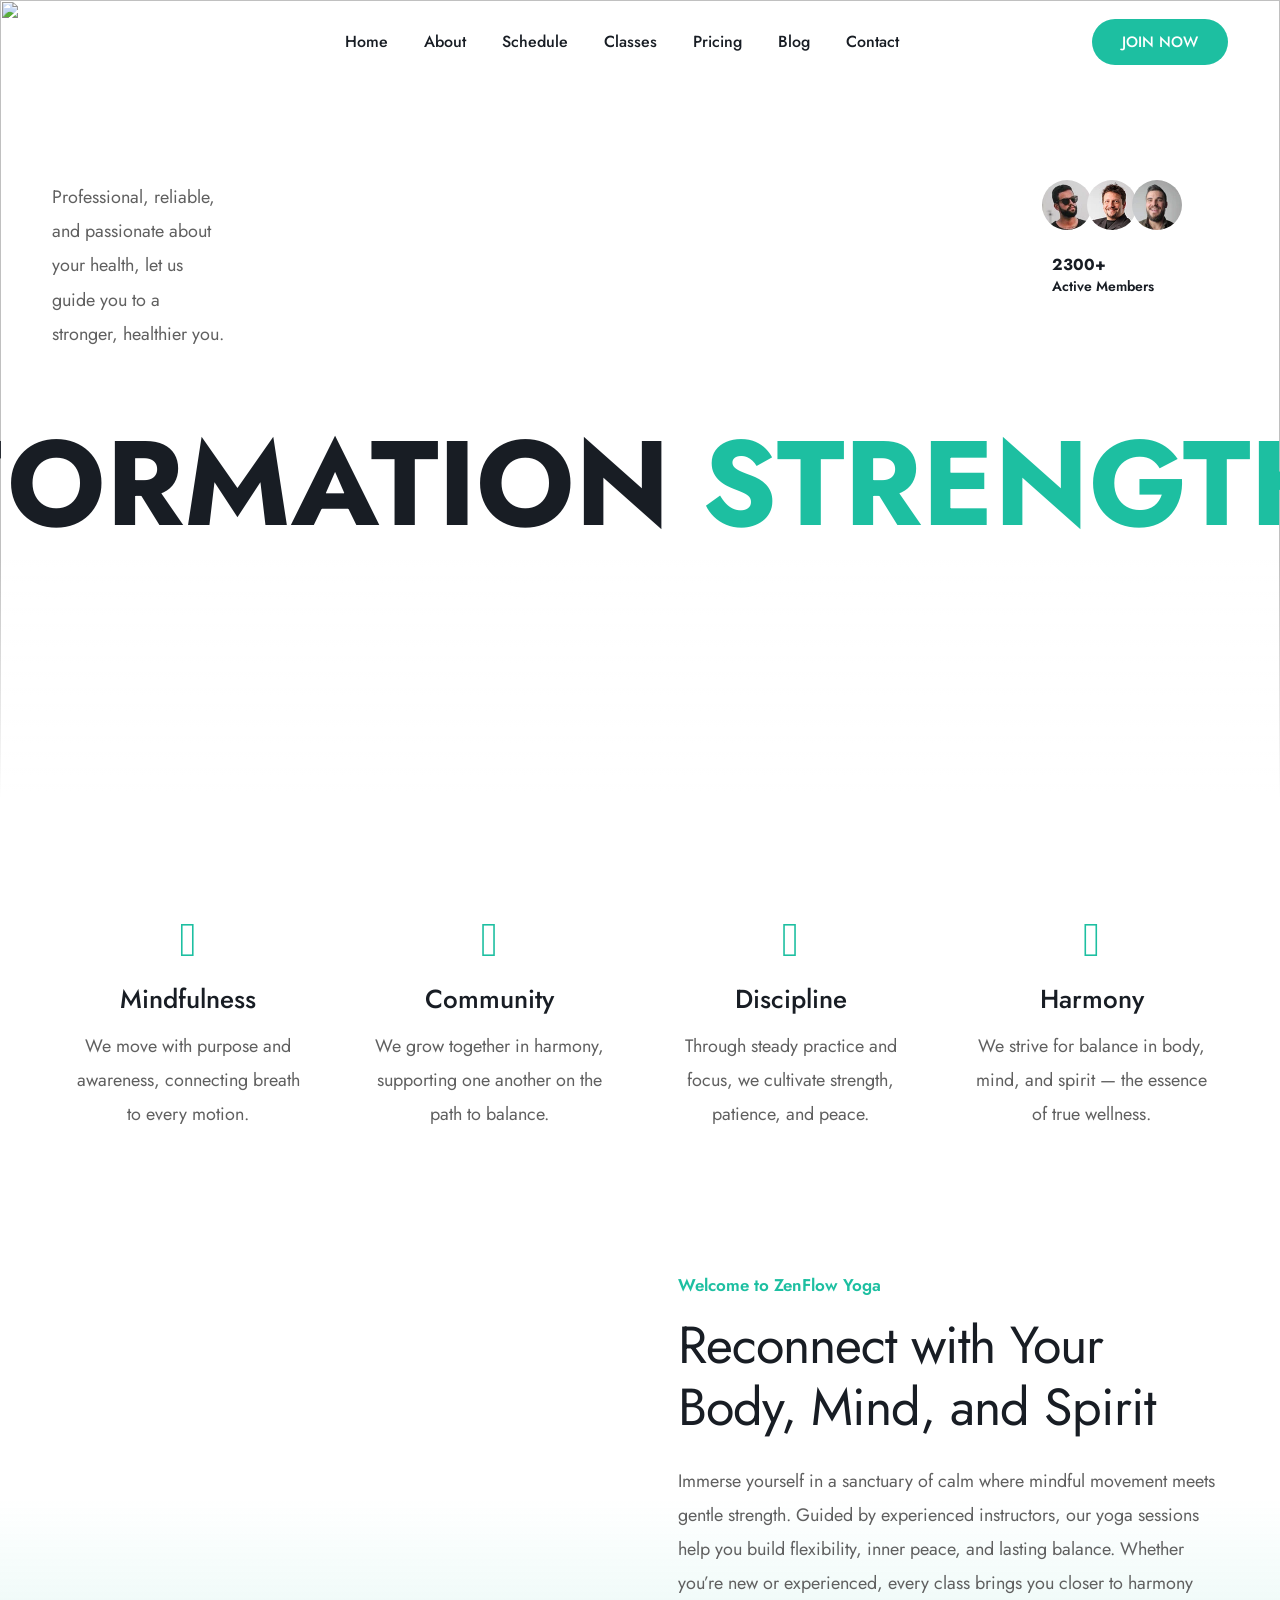
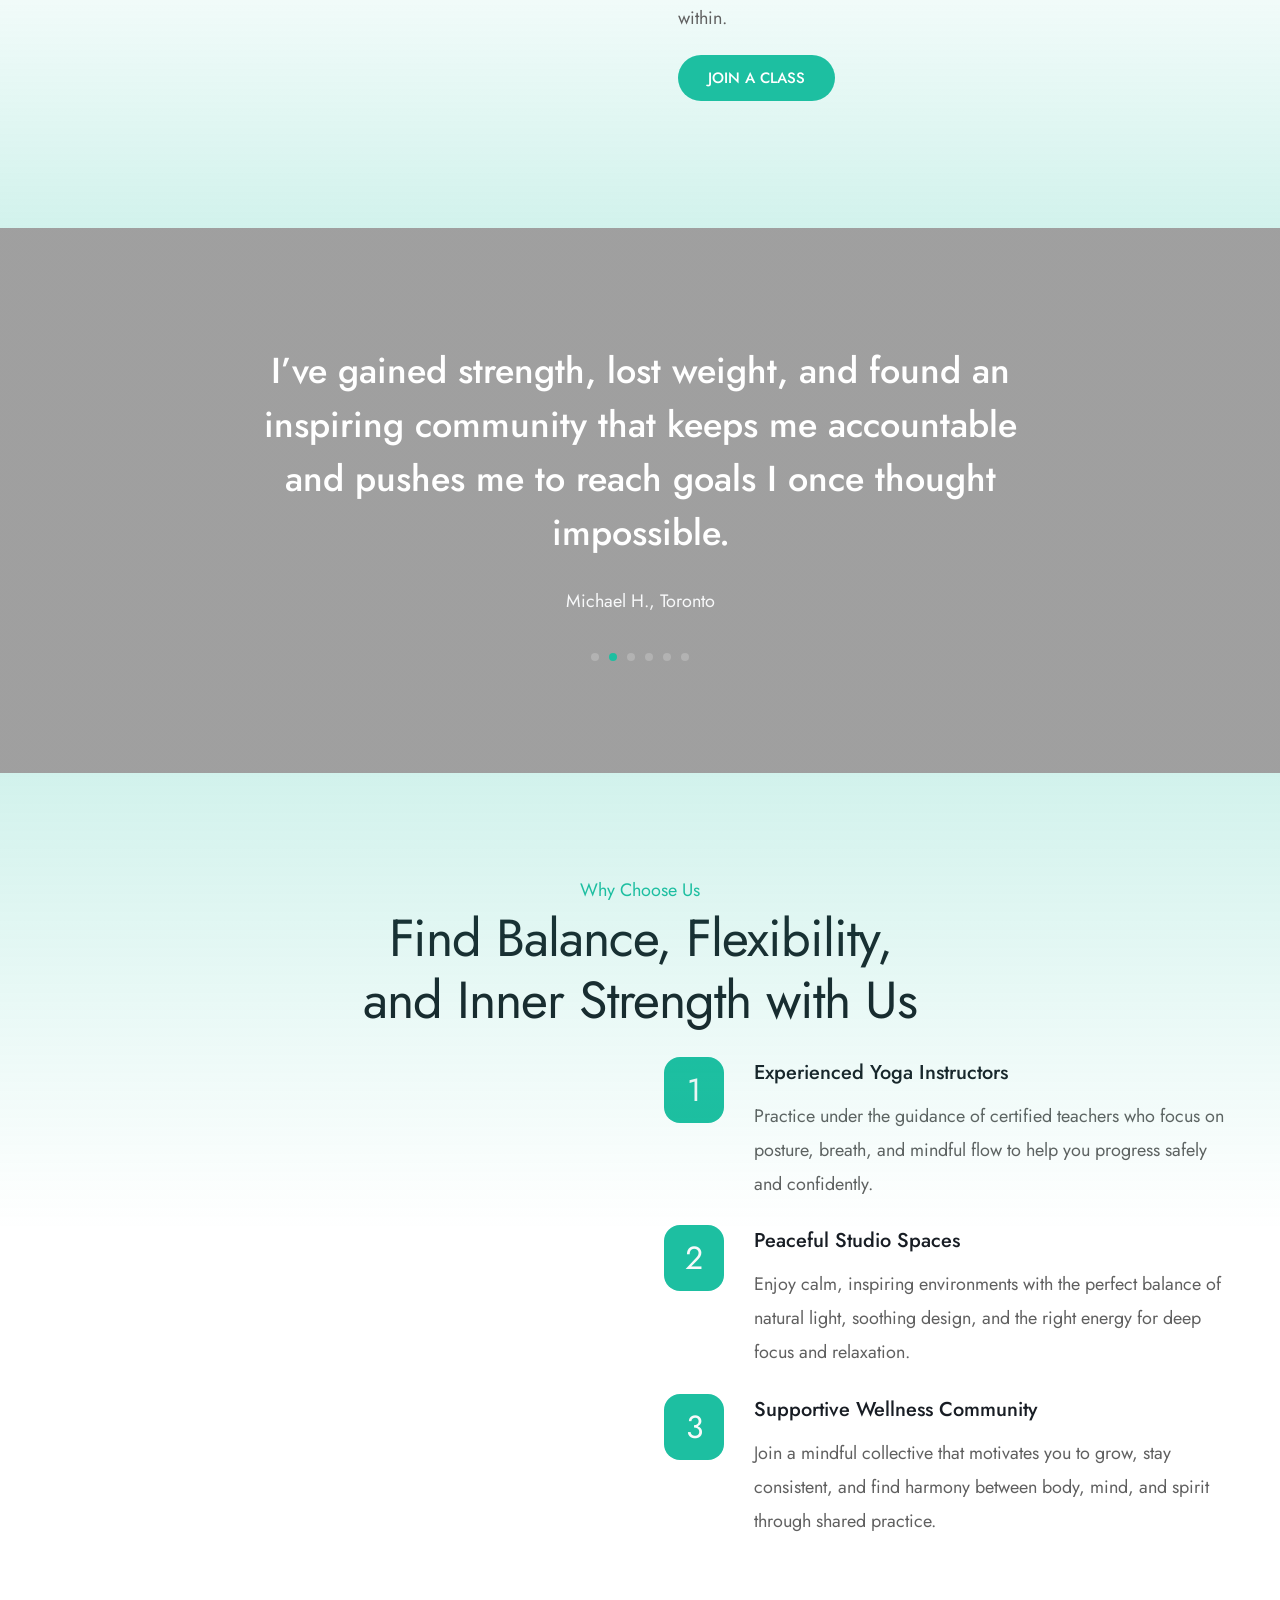
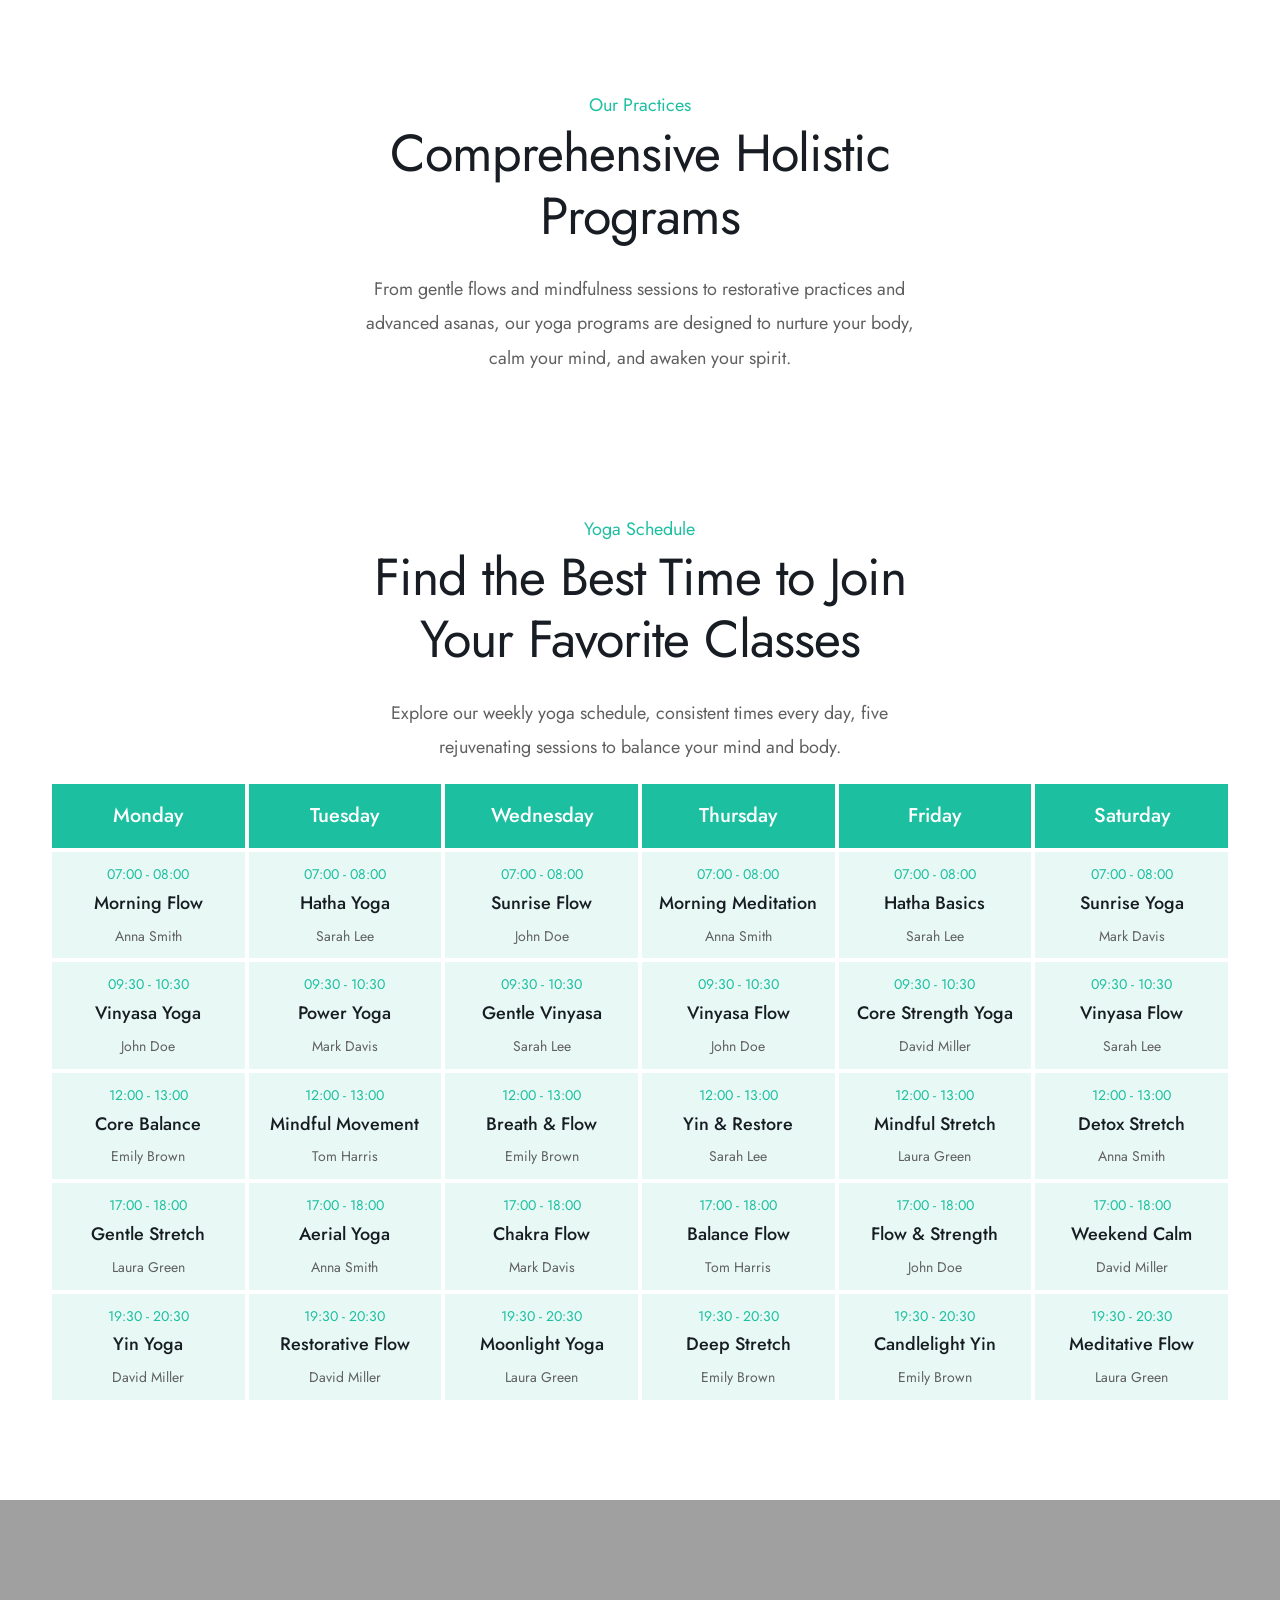
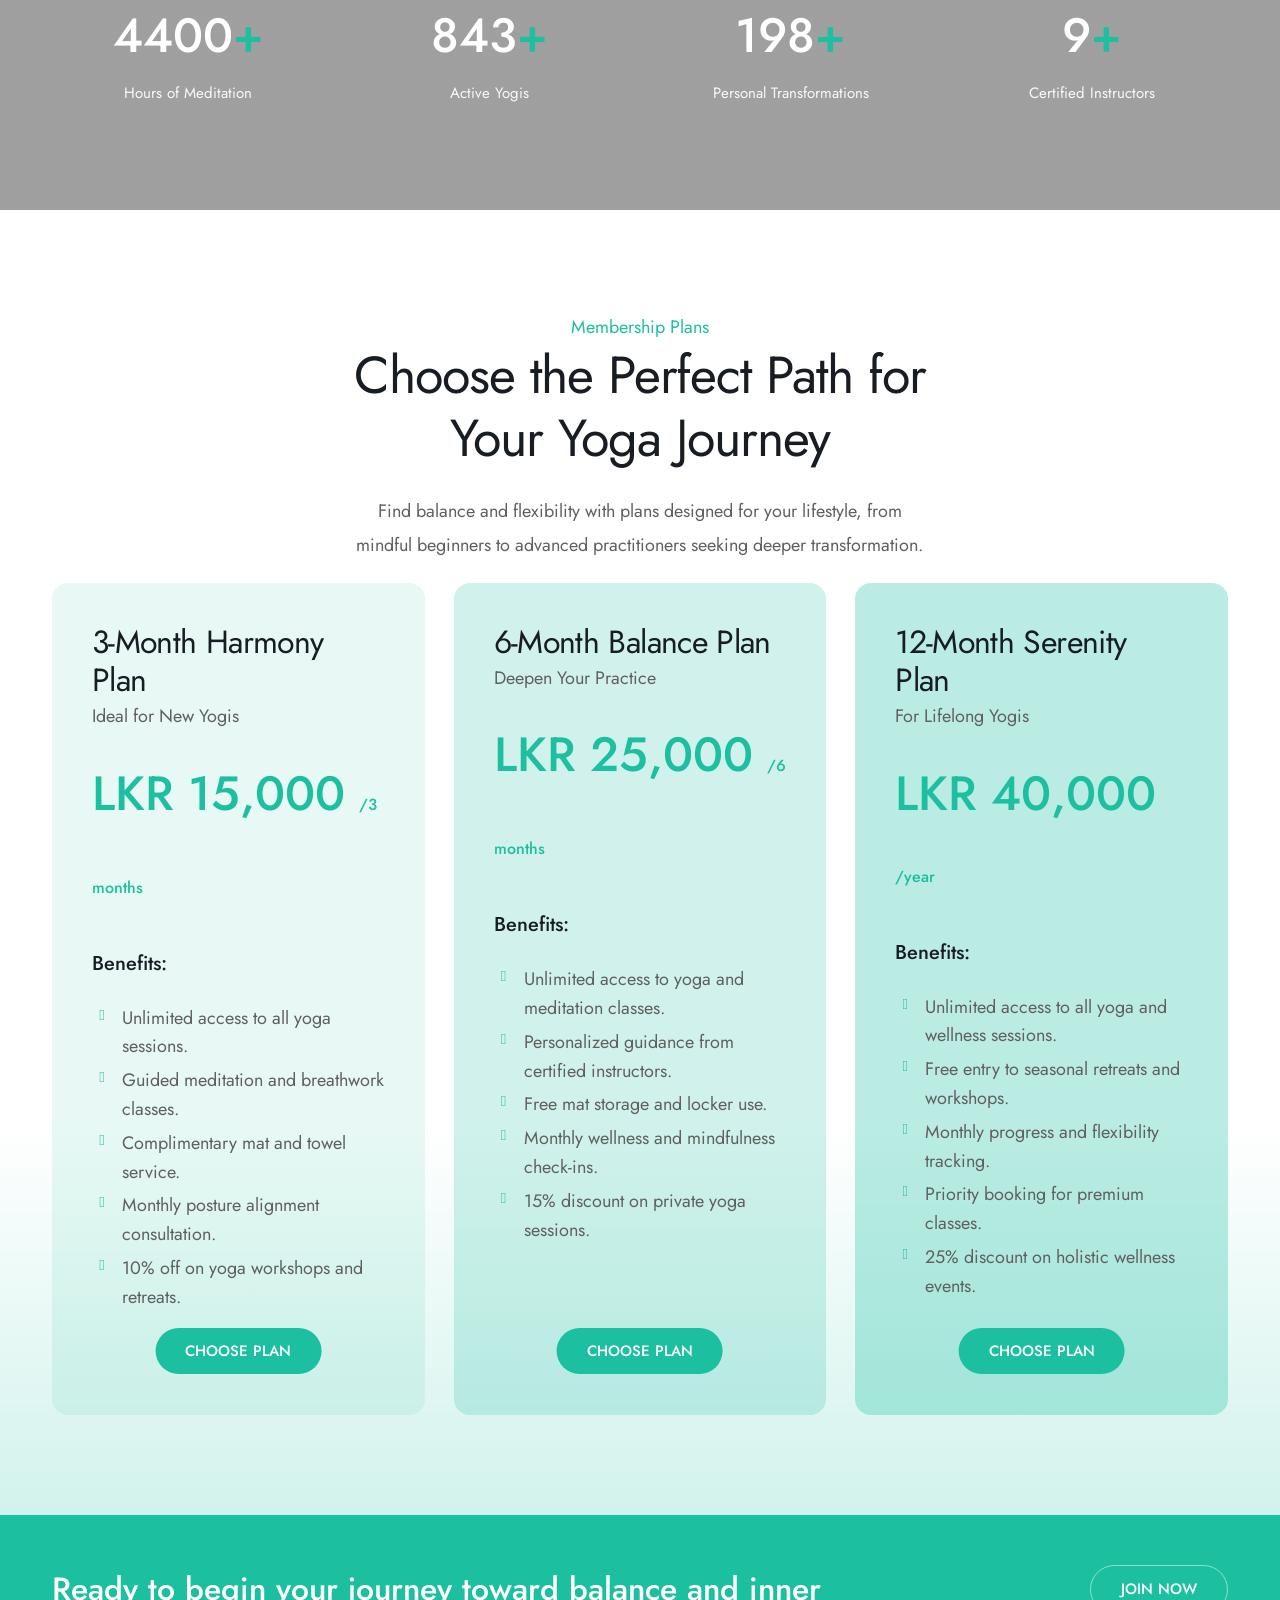
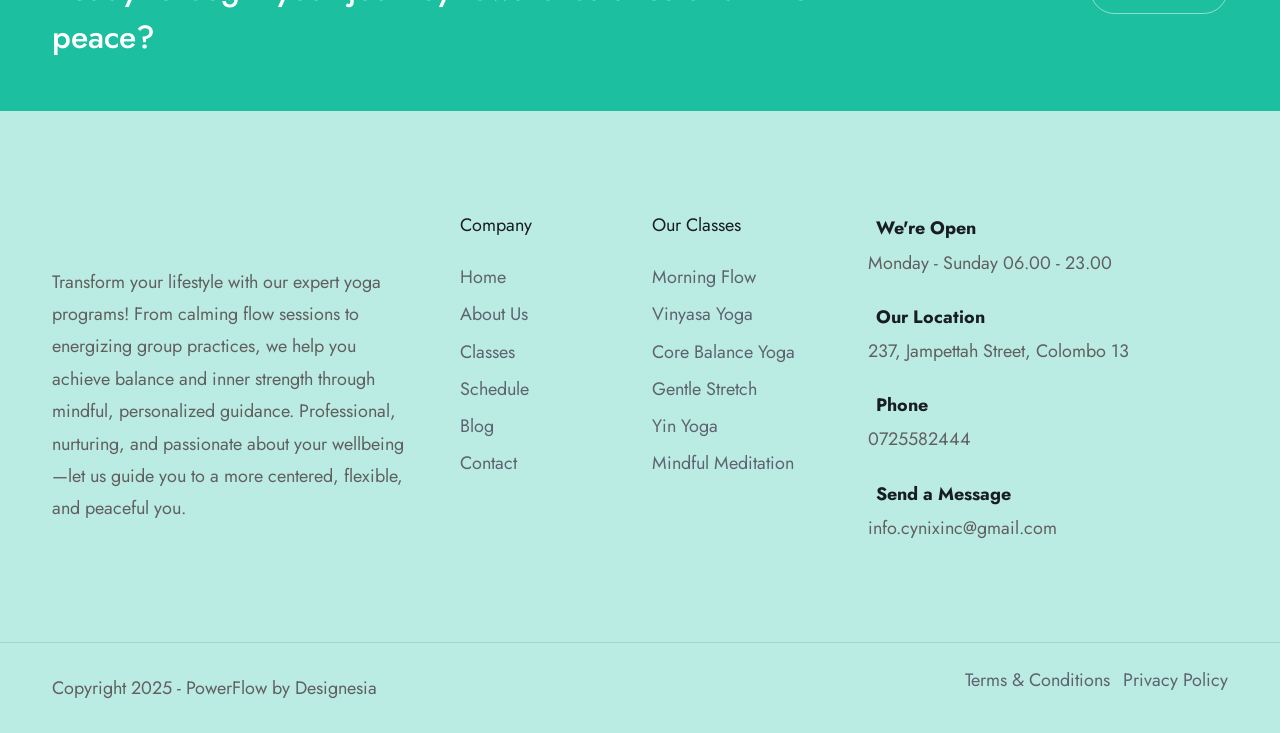
==== index.html @ 4b68b703 "Initial commit - Cynix Yoga Demo" ====
<!DOCTYPE html>
<html lang="en">

<head>
    <title>PowerFlow - Gym Fitness and Yoga HTML Template</title>
    <link rel="icon" href="images_02/icon.webp" type="image/gif" sizes="16x16">
    <meta content="text/html;charset=utf-8" http-equiv="Content-Type">
    <meta content="width=device-width, initial-scale=1.0" name="viewport" >
    <meta content="PowerFlow - Gym Fitness and Yoga HTML Template" name="description" >
    <meta content="" name="keywords" >
    <meta content="" name="author" >
    <!-- CSS Files
    ================================================== -->
    <link href="css/bootstrap.min.css" rel="stylesheet" type="text/css" id="bootstrap">
    <link href="css/plugins.css" rel="stylesheet" type="text/css" >
    <link href="css/style.css" rel="stylesheet" type="text/css" >
    <link href="css/coloring.css" rel="stylesheet" type="text/css" >
    <!-- color scheme -->
    <link id="colors" href="css/colors/scheme-02.css" rel="stylesheet" type="text/css" >
    <!-- custom css -->
    <link href="css/custom_02.css" rel="stylesheet" type="text/css" >
    <!-- Open Graph / SEO -->
    <meta property="og:title" content="Cynix Inc">
    <meta property="og:description" content="Your premier fitness destination in Sri Lanka">
    <meta property="og:image" content="images/background/4.webp">
    <meta property="og:type" content="website">
    <meta property="og:url" content="">
    <meta name="twitter:card" content="summary_large_image">
    <script defer src='https://cdn.splitbee.io/sb.js'></script>

</head>

<body>

    <!-- header begin -->
    <header class="header-light transparent">
        <div class="container">
            <div class="row">
                <div class="col-md-12">
                    <div class="de-flex">
                        <div class="de-flex-col">
                            <!-- logo begin -->
                            <div id="logo">
                                <span class="gym-name text-white fw-bold fs-24" data-gym-name>Cynix Inc</span>
                            </div>
                            <!-- logo close -->
                        </div>

                        <div class="de-flex-col">
                            <div class="de-flex-col header-col-mid">
                                <ul id="mainmenu">
                                    <li><a class="menu-item" href="index.html">Home</a></li>
                                    <li><a class="menu-item" href="about.html">About</a></li>
                                    <li><a class="menu-item" href="schedule.html">Schedule</a></li>
                                    <li><a class="menu-item" href="classes.html">Classes</a></li>
                                    <li><a class="menu-item" href="pricing.html">Pricing</a></li>
                                    <li><a class="menu-item" href="blog.html">Blog</a></li>
                                    <li><a class="menu-item" href="contact.html">Contact</a></li>
                                </ul>
                            </div>
                        </div>

                        <div class="de-flex-col">
                            <a class="btn-main fx-slide w-100" href="join.html"><span>Join Now</span></a>

                            <div class="menu_side_area">
                                <span id="menu-btn"></span>
                            </div>
                        </div>
                    </div>
                </div>
            </div>
        </div>
    </header>
    <!-- header end -->

    <!-- main content begin -->
    <main>

        <section aria-label="section" class="relative jarallax p-0 overflow-hidden">
            <div class="gradient-edge-bottom light z-4"></div>
            <img src="images_02/background/4.webp" class="jarallax-img" alt="">
                <div class="mh-800">
                    <div class="container">
                        <div class="row relative justify-content-center z-2">
                            <div class="col-lg-2 order-lg-1 order-sm-1">
                                <div class="spacer-double"></div>
                                <div class="spacer-double"></div>
                                <div class="spacer-double"></div>
                                <p>Professional, reliable, and passionate about your health, let us guide you to a stronger, healthier you.</p>
                            </div>

                            <div class="col-lg-8 text-center order-lg-1 order-sm-2">
                                <img src="images_02/misc/c3.webp" class="w-100" alt="" data-top="transform: translateY(0px);" data-top-bottom="transform: translateY(500px);">
                            </div>                            

                            <div class="col-lg-2 order-lg-2 order-sm-1">
                                <div class="spacer-double sm-hide"></div>
                                <div class="spacer-double sm-hide"></div>
                                <div class="spacer-double sm-hide"></div>
                                <div class="align-items-center text-dark wow fadeInUp" data-wow-delay=".9s">
                                    <div class="relative me-4 mb-4">
                                        <img src="images/testimonial/1.webp" class="w-50px circle ms-min-10" alt="">
                                        <img src="images/testimonial/2.webp" class="w-50px circle ms-min-10" alt="">
                                        <img src="images/testimonial/3.webp" class="w-50px circle ms-min-10" alt="">
                                    </div>
                                    <div class="fw-600 fs-14 lh-1-5"><span class="fs-16 fw-bold">2300+</span><br>Active Members</div>
                                </div>
                            </div>
                        </div>
                    </div>

                    <div class="abs abs-centered" data-bottom-top="transform: translateX(-500px);" data-top-bottom="transform: translateX(500px);">
                        <div class="d-flex py-4 lh-1 text-dark">
                          <div class="de-marquee-list-1 text-uppercase fw-bold">
                            <span class="fs-120 mx-3 id-color">Strength Training</span>
                            <span class="fs-120 mx-3">Cardio Workout</span>
                            <span class="fs-120 mx-3 id-color">Personal Coaching</span>
                            <span class="fs-120 mx-3">Muscle Building</span>
                            <span class="fs-120 mx-3 id-color">Nutrition Plans</span>
                            <span class="fs-120 mx-3">Body Transformation</span>
                            <span class="fs-120 mx-3 id-color">Strength Training</span>
                            <span class="fs-120 mx-3">Cardio Workout</span>
                            <span class="fs-120 mx-3 id-color">Personal Coaching</span>
                            <span class="fs-120 mx-3">Muscle Building</span>
                            <span class="fs-120 mx-3 id-color">Nutrition Plans</span>
                            <span class="fs-120 mx-3">Body Transformation</span>
                          </div>

                        </div>
                    </div>
                </div>
            <a href="#section-about" class="mouse-icon-click scroll-to wow fadeInUp" data-wow-delay="1.6s">
                <span class="mouse fadeScroll relative" data-scroll-speed="10">
                    <span class="scroll"></span>
                </span>
            </a>
        </section>

        <section class="pb-0">
            <div class="container text-center">
                <div class="row g-4">
                    <div class="col-md-3">
                        <div class="p-3">
                            <i class="fa fa-leaf fs-48 id-color mb-3"></i>
                            <h3>Mindfulness</h3>
                            <p>We move with purpose and awareness, connecting breath to every motion.</p>
                        </div>
                    </div>
                    <div class="col-md-3">
                        <div class="p-3">
                            <i class="fa fa-hand-holding-heart fs-48 id-color mb-3"></i>
                            <h3>Community</h3>
                            <p>We grow together in harmony, supporting one another on the path to balance.</p>
                        </div>
                    </div>
                    <div class="col-md-3">
                        <div class="p-3">
                            <i class="fa fa-yin-yang fs-48 id-color mb-3"></i>
                            <h3>Discipline</h3>
                            <p>Through steady practice and focus, we cultivate strength, patience, and peace.</p>
                        </div>
                    </div>
                    <div class="col-md-3">
                        <div class="p-3">
                            <i class="fa fa-sun fs-48 id-color mb-3"></i>
                            <h3>Harmony</h3>
                            <p>We strive for balance in body, mind, and spirit — the essence of true wellness.</p>
                        </div>
                    </div>
                </div>
            </div>
        </section>


        <section class="relative">
            <div class="gradient-edge-bottom h-50 op-2 color"></div>
            <div class="container relative z-2">
                <div class="row g-4 align-items-center">
                    <div class="col-lg-6">
                        <img src="images_02/misc/c1.webp" class="w-100" alt="">
                    </div>
                    <div class="col-lg-6">
                        <div class="ms-lg-4">
                            <div class="subtitle id-color mb-3 wow fadeInUp" data-wow-delay=".0s">Welcome to ZenFlow Yoga</div>
                            <h2 class="wow fadeInUp" data-wow-delay=".2s">Reconnect with Your Body, Mind, and Spirit</h2>
                            <p class="wow fadeIn" data-wow-delay=".4s">Immerse yourself in a sanctuary of calm where mindful movement meets gentle strength. Guided by experienced instructors, our yoga sessions help you build flexibility, inner peace, and lasting balance. Whether you’re new or experienced, every class brings you closer to harmony within.</p>
                            <a class="btn-main fx-slide mb10 mb-3 wow fadeIn" href="join.html"><span>Join a Class</span></a>
                        </div>
                    </div>
                </div>
            </div>
        </section>


        <section class="section-dark relative text-light" data-bgimage="url(images_02/background/2.webp)">
            <div class="sw-overlay op-5"></div>
            <div class="container relative z-2">
                <div class="row g-4 justify-content-center">
                    <div class="col-lg-8 text-center">
                        <div class="owl-single-dots owl-carousel owl-theme">

                            <div class="item">
                                <span class="d-stars id-color d-block mb-3 wow fadeInUp">
                                    <i class="icofont-star"></i><i class="icofont-star"></i>
                                    <i class="icofont-star"></i><i class="icofont-star"></i>
                                    <i class="icofont-star"></i>
                                </span>
                                <h3 class="mb-4 wow fadeInUp fs-36">
                                    The trainers pushed me beyond my limits while keeping every workout fun, motivating, and full of energy that makes me look forward to every session.
                                </h3>
                                <span class="wow fadeInUp">Anna L., Paris</span>
                            </div>

                            <div class="item">
                                <span class="d-stars id-color d-block mb-3 wow fadeInUp">
                                    <i class="icofont-star"></i><i class="icofont-star"></i>
                                    <i class="icofont-star"></i><i class="icofont-star"></i>
                                    <i class="icofont-star"></i>
                                </span>
                                <h3 class="mb-4 wow fadeInUp fs-36">
                                    I’ve gained strength, lost weight, and found an inspiring community that keeps me accountable and pushes me to reach goals I once thought impossible.
                                </h3>
                                <span class="wow fadeInUp">Michael H., Toronto</span>
                            </div>

                            <div class="item">
                                <span class="d-stars id-color d-block mb-3 wow fadeInUp">
                                    <i class="icofont-star"></i><i class="icofont-star"></i>
                                    <i class="icofont-star"></i><i class="icofont-star"></i>
                                    <i class="icofont-star"></i>
                                </span>
                                <h3 class="mb-4 wow fadeInUp fs-36">
                                    The facilities are top-notch, the atmosphere is uplifting, and every session leaves me feeling stronger, more confident, and ready to take on the day.
                                </h3>
                                <span class="wow fadeInUp">Nadia R., Dubai</span>
                            </div>

                            <div class="item">
                                <span class="d-stars id-color d-block mb-3 wow fadeInUp">
                                    <i class="icofont-star"></i><i class="icofont-star"></i>
                                    <i class="icofont-star"></i><i class="icofont-star"></i>
                                    <i class="icofont-star"></i>
                                </span>
                                <h3 class="mb-4 wow fadeInUp fs-36">
                                    Joining this gym completely transformed my lifestyle and mindset. It’s the best decision I’ve made for my health, energy, and long-term fitness journey.
                                </h3>
                                <span class="wow fadeInUp">Kasun P., Colombo</span>
                            </div>

                            <div class="item">
                                <span class="d-stars id-color d-block mb-3 wow fadeInUp">
                                    <i class="icofont-star"></i><i class="icofont-star"></i>
                                    <i class="icofont-star"></i><i class="icofont-star"></i>
                                    <i class="icofont-star"></i>
                                </span>
                                <h3 class="mb-4 wow fadeInUp fs-36">
                                    From the group classes to personal training, everything is professional, supportive, and motivating — a perfect balance of challenge and encouragement.
                                </h3>
                                <span class="wow fadeInUp">Elise K., Amsterdam</span>
                            </div>

                            <div class="item">
                                <span class="d-stars id-color d-block mb-3 wow fadeInUp">
                                    <i class="icofont-star"></i><i class="icofont-star"></i>
                                    <i class="icofont-star"></i><i class="icofont-star"></i>
                                    <i class="icofont-star"></i>
                                </span>
                                <h3 class="mb-4 wow fadeInUp fs-36">
                                    Amazing atmosphere, skilled trainers, and results beyond expectations. Every visit reminds me why I started — it truly feels like a second home.
                                </h3>
                                <span class="wow fadeInUp">David M., Singapore</span>
                            </div>

                        </div>
                    </div>
                </div>
            </div>
        </section>

        <section class="relative">
            <div class="gradient-edge-top h-50 op-2 color"></div>
            <div class="container">
                <div class="row gy-4 justify-content-center">
                    <div class="col-lg-6 text-center wow fadeIn" data-wow-delay=".2s">
                        <div class="uptitle id-color wow fadeInUp">Why Choose Us</div>
                        <h2 class="wow fadeInUp">Find Balance, Flexibility, and Inner Strength with Us</h2>
                    </div>
                </div>
                <div class="row g-4 gx-5 align-items-center">
                    <div class="col-lg-6">
                        <img src="images_02/misc/c2.webp" class="w-100" alt="">
                    </div>
                    <div class="col-lg-6">
                        <div class="relative mb-4 wow fadeInUp" data-wow-delay=".2s">
                            <div class="absolute w-60px bg-color text-light text-center fs-32 py-3 rounded-1">
                                1
                            </div>
                            <div class="ps-90">
                                <h4>Experienced Yoga Instructors</h4>
                                <p>Practice under the guidance of certified teachers who focus on posture, breath, and mindful flow to help you progress safely and confidently.</p>
                            </div>
                        </div>

                        <div class="relative mb-4 wow fadeInUp" data-wow-delay=".4s">
                            <div class="absolute w-60px bg-color text-light text-center fs-32 py-3 rounded-1">
                                2
                            </div>
                            <div class="ps-90">
                                <h4>Peaceful Studio Spaces</h4>
                                <p>Enjoy calm, inspiring environments with the perfect balance of natural light, soothing design, and the right energy for deep focus and relaxation.</p>
                            </div>
                        </div>

                        <div class="relative wow fadeInUp" data-wow-delay=".6s">
                            <div class="absolute w-60px bg-color text-light text-center fs-32 py-3 rounded-1">
                                3
                            </div>
                            <div class="ps-90">
                                <h4>Supportive Wellness Community</h4>
                                <p>Join a mindful collective that motivates you to grow, stay consistent, and find harmony between body, mind, and spirit through shared practice.</p>
                            </div>
                        </div>
                    </div>
                </div>

                <div class="spacer-single sm-hide"></div>   
            </div>
        </section>

        <section class="pt-0">

            <div class="container">
                <div class="row mb-3 g-4 align-items-center justify-content-center">
                    <div class="col-lg-6 text-center wow fadeIn" data-wow-delay=".2s">
                        <div class="uptitle id-color wow fadeInUp">Our Practices</div>
                        <h2 class="wow fadeInUp">Comprehensive Holistic Programs</h2>
                        <p>From gentle flows and mindfulness sessions to restorative practices and advanced asanas, our yoga programs are designed to nurture your body, calm your mind, and awaken your spirit.</p>
                    </div>
                </div>
            </div>

            <div class="container-fluid">
                <div class="row">
                  <div class="col-lg-12">
                    <div id="services-carousel" class="owl-2-cols-center owl-carousel owl-theme">

                      <!-- Morning Flow -->
                      <div class="item">
                        <div class="hover rounded-1 overflow-hidden relative text-light text-center">
                          <img src="images_02/classes/l1.webp" class="hover-scale-1-1 w-100" alt="">
                          <div class="abs w-100 px-4 hover-op-1 z-4 hover-mt-40 abs-centered">
                            <div class="mb-3">Begin your day with revitalizing movements that awaken your body, calm your mind, and uplift your energy for the day ahead.</div>
                            <a class="btn-line" href="class-single.html">View Details</a>
                          </div>
                          <img src="images_02/logo-icon.webp" class="abs abs-centered w-20 z-2" alt="">
                          <div class="abs bg-color z-2 top-0 w-100 h-100 hover-op-1"></div>
                          <div class="abs z-2 bottom-0 mb-3 w-100 text-center hover-op-0">
                            <h4 class="mb-3">Morning Flow</h4>
                          </div>
                          <div class="sw-overlay op-3"></div>
                        </div>
                      </div>

                      <!-- Vinyasa Yoga -->
                      <div class="item">
                        <div class="hover rounded-1 overflow-hidden relative text-light text-center">
                          <img src="images_02/classes/l2.webp" class="hover-scale-1-1 w-100" alt="">
                          <div class="abs w-100 px-4 hover-op-1 z-4 hover-mt-40 abs-centered">
                            <div class="mb-3">Flow through dynamic postures connected by mindful breathing to enhance flexibility, focus, and strength in perfect harmony.</div>
                            <a class="btn-line" href="class-single.html">View Details</a>
                          </div>
                          <img src="images_02/logo-icon.webp" class="abs abs-centered w-20 z-2" alt="">
                          <div class="abs bg-color z-2 top-0 w-100 h-100 hover-op-1"></div>
                          <div class="abs z-2 bottom-0 mb-3 w-100 text-center hover-op-0">
                            <h4 class="mb-3">Vinyasa Yoga</h4>
                          </div>
                          <div class="sw-overlay op-3"></div>
                        </div>
                      </div>

                      <!-- Core Balance -->
                      <div class="item">
                        <div class="hover rounded-1 overflow-hidden relative text-light text-center">
                          <img src="images_02/classes/l3.webp" class="hover-scale-1-1 w-100" alt="">
                          <div class="abs w-100 px-4 hover-op-1 z-4 hover-mt-40 abs-centered">
                            <div class="mb-3">Focus on building core strength and stability through controlled movements that improve posture and inner alignment.</div>
                            <a class="btn-line" href="class-single.html">View Details</a>
                          </div>
                          <img src="images_02/logo-icon.webp" class="abs abs-centered w-20 z-2" alt="">
                          <div class="abs bg-color z-2 top-0 w-100 h-100 hover-op-1"></div>
                          <div class="abs z-2 bottom-0 mb-3 w-100 text-center hover-op-0">
                            <h4 class="mb-3">Core Balance Yoga</h4>
                          </div>
                          <div class="sw-overlay op-3"></div>
                        </div>
                      </div>

                      <!-- Gentle Stretch -->
                      <div class="item">
                        <div class="hover rounded-1 overflow-hidden relative text-light text-center">
                          <img src="images_02/classes/l4.webp" class="hover-scale-1-1 w-100" alt="">
                          <div class="abs w-100 px-4 hover-op-1 z-4 hover-mt-40 abs-centered">
                            <div class="mb-3">Release tightness and tension with slow, mindful stretches designed to relax muscles and restore your body’s natural ease.</div>
                            <a class="btn-line" href="class-single.html">View Details</a>
                          </div>
                          <img src="images_02/logo-icon.webp" class="abs abs-centered w-20 z-2" alt="">
                          <div class="abs bg-color z-2 top-0 w-100 h-100 hover-op-1"></div>
                          <div class="abs z-2 bottom-0 mb-3 w-100 text-center hover-op-0">
                            <h4 class="mb-3">Gentle Stretch</h4>
                          </div>
                          <div class="sw-overlay op-3"></div>
                        </div>
                      </div>

                      <!-- Yin Yoga -->
                      <div class="item">
                        <div class="hover rounded-1 overflow-hidden relative text-light text-center">
                          <img src="images_02/classes/l5.webp" class="hover-scale-1-1 w-100" alt="">
                          <div class="abs w-100 px-4 hover-op-1 z-4 hover-mt-40 abs-centered">
                            <div class="mb-3">Hold deep stretches for longer durations to cultivate mindfulness, flexibility, and a profound sense of calm within.</div>
                            <a class="btn-line" href="class-single.html">View Details</a>
                          </div>
                          <img src="images_02/logo-icon.webp" class="abs abs-centered w-20 z-2" alt="">
                          <div class="abs bg-color z-2 top-0 w-100 h-100 hover-op-1"></div>
                          <div class="abs z-2 bottom-0 mb-3 w-100 text-center hover-op-0">
                            <h4 class="mb-3">Yin Yoga</h4>
                          </div>
                          <div class="sw-overlay op-3"></div>
                        </div>
                      </div>

                      <!-- Mindful Meditation -->
                      <div class="item">
                        <div class="hover rounded-1 overflow-hidden relative text-light text-center">
                          <img src="images_02/classes/l6.webp" class="hover-scale-1-1 w-100" alt="">
                          <div class="abs w-100 px-4 hover-op-1 z-4 hover-mt-40 abs-centered">
                            <div class="mb-3">Cultivate mindfulness and serenity through guided breathing and meditation that quiets the mind and restores balance.</div>
                            <a class="btn-line" href="class-single.html">View Details</a>
                          </div>
                          <img src="images_02/logo-icon.webp" class="abs abs-centered w-20 z-2" alt="">
                          <div class="abs bg-color z-2 top-0 w-100 h-100 hover-op-1"></div>
                          <div class="abs z-2 bottom-0 mb-3 w-100 text-center hover-op-0">
                            <h4 class="mb-3">Mindful Meditation</h4>
                          </div>
                          <div class="sw-overlay op-3"></div>
                        </div>
                      </div>

                    </div>
                  </div>
                </div>


            </div>

        </section>


        <section class="pt-0">
          <div class="container">
            <div class="row g-4 justify-content-center text-center">
              <div class="col-lg-6 wow fadeIn" data-wow-delay=".2s">
                <div class="uptitle id-color wow fadeInUp">Yoga Schedule</div>
                <h2 class="wow fadeInUp">Find the Best Time to Join Your Favorite Classes</h2>
                <p>Explore our weekly yoga schedule, consistent times every day, five rejuvenating sessions to balance your mind and body.</p>
              </div>
            </div>

            <div class="row g-1 text-center">

              <!-- Monday -->
              <div class="col-lg-2 col-md-4 mb-sm-30 wow fadeInUp" data-wow-delay=".2s">
                <div class="bg-color text-light text-center py-3 mb-1">
                  <h4 class="mb-0">Monday</h4>
                </div>
                <div class="py-2 bg-color-op-1 lh-1-6"><div class="fs-14 id-color">07:00 - 08:00</div><div class="fs-18 mb-1 fw-500 text-dark">Morning Flow</div><div class="fs-14">Anna Smith</div></div>
                <div class="py-2 bg-color-op-1 mt-1 lh-1-6"><div class="fs-14 id-color">09:30 - 10:30</div><div class="fs-18 mb-1 fw-500 text-dark">Vinyasa Yoga</div><div class="fs-14">John Doe</div></div>
                <div class="py-2 bg-color-op-1 mt-1 lh-1-6"><div class="fs-14 id-color">12:00 - 13:00</div><div class="fs-18 mb-1 fw-500 text-dark">Core Balance</div><div class="fs-14">Emily Brown</div></div>
                <div class="py-2 bg-color-op-1 mt-1 lh-1-6"><div class="fs-14 id-color">17:00 - 18:00</div><div class="fs-18 mb-1 fw-500 text-dark">Gentle Stretch</div><div class="fs-14">Laura Green</div></div>
                <div class="py-2 bg-color-op-1 mt-1 lh-1-6"><div class="fs-14 id-color">19:30 - 20:30</div><div class="fs-18 mb-1 fw-500 text-dark">Yin Yoga</div><div class="fs-14">David Miller</div></div>
              </div>

              <!-- Tuesday -->
              <div class="col-lg-2 col-md-4 mb-sm-30 wow fadeInUp" data-wow-delay=".3s">
                <div class="bg-color text-light text-center py-3 mb-1">
                  <h4 class="mb-0">Tuesday</h4>
                </div>
                <div class="py-2 bg-color-op-1 lh-1-6"><div class="fs-14 id-color">07:00 - 08:00</div><div class="fs-18 mb-1 fw-500 text-dark">Hatha Yoga</div><div class="fs-14">Sarah Lee</div></div>
                <div class="py-2 bg-color-op-1 mt-1 lh-1-6"><div class="fs-14 id-color">09:30 - 10:30</div><div class="fs-18 mb-1 fw-500 text-dark">Power Yoga</div><div class="fs-14">Mark Davis</div></div>
                <div class="py-2 bg-color-op-1 mt-1 lh-1-6"><div class="fs-14 id-color">12:00 - 13:00</div><div class="fs-18 mb-1 fw-500 text-dark">Mindful Movement</div><div class="fs-14">Tom Harris</div></div>
                <div class="py-2 bg-color-op-1 mt-1 lh-1-6"><div class="fs-14 id-color">17:00 - 18:00</div><div class="fs-18 mb-1 fw-500 text-dark">Aerial Yoga</div><div class="fs-14">Anna Smith</div></div>
                <div class="py-2 bg-color-op-1 mt-1 lh-1-6"><div class="fs-14 id-color">19:30 - 20:30</div><div class="fs-18 mb-1 fw-500 text-dark">Restorative Flow</div><div class="fs-14">David Miller</div></div>
              </div>

              <!-- Wednesday -->
              <div class="col-lg-2 col-md-4 mb-sm-30 wow fadeInUp" data-wow-delay=".4s">
                <div class="bg-color text-light text-center py-3 mb-1">
                  <h4 class="mb-0">Wednesday</h4>
                </div>
                <div class="py-2 bg-color-op-1 lh-1-6"><div class="fs-14 id-color">07:00 - 08:00</div><div class="fs-18 mb-1 fw-500 text-dark">Sunrise Flow</div><div class="fs-14">John Doe</div></div>
                <div class="py-2 bg-color-op-1 mt-1 lh-1-6"><div class="fs-14 id-color">09:30 - 10:30</div><div class="fs-18 mb-1 fw-500 text-dark">Gentle Vinyasa</div><div class="fs-14">Sarah Lee</div></div>
                <div class="py-2 bg-color-op-1 mt-1 lh-1-6"><div class="fs-14 id-color">12:00 - 13:00</div><div class="fs-18 mb-1 fw-500 text-dark">Breath & Flow</div><div class="fs-14">Emily Brown</div></div>
                <div class="py-2 bg-color-op-1 mt-1 lh-1-6"><div class="fs-14 id-color">17:00 - 18:00</div><div class="fs-18 mb-1 fw-500 text-dark">Chakra Flow</div><div class="fs-14">Mark Davis</div></div>
                <div class="py-2 bg-color-op-1 mt-1 lh-1-6"><div class="fs-14 id-color">19:30 - 20:30</div><div class="fs-18 mb-1 fw-500 text-dark">Moonlight Yoga</div><div class="fs-14">Laura Green</div></div>
              </div>

              <!-- Thursday -->
              <div class="col-lg-2 col-md-4 mb-sm-30 wow fadeInUp" data-wow-delay=".5s">
                <div class="bg-color text-light text-center py-3 mb-1">
                  <h4 class="mb-0">Thursday</h4>
                </div>
                <div class="py-2 bg-color-op-1 lh-1-6"><div class="fs-14 id-color">07:00 - 08:00</div><div class="fs-18 mb-1 fw-500 text-dark">Morning Meditation</div><div class="fs-14">Anna Smith</div></div>
                <div class="py-2 bg-color-op-1 mt-1 lh-1-6"><div class="fs-14 id-color">09:30 - 10:30</div><div class="fs-18 mb-1 fw-500 text-dark">Vinyasa Flow</div><div class="fs-14">John Doe</div></div>
                <div class="py-2 bg-color-op-1 mt-1 lh-1-6"><div class="fs-14 id-color">12:00 - 13:00</div><div class="fs-18 mb-1 fw-500 text-dark">Yin & Restore</div><div class="fs-14">Sarah Lee</div></div>
                <div class="py-2 bg-color-op-1 mt-1 lh-1-6"><div class="fs-14 id-color">17:00 - 18:00</div><div class="fs-18 mb-1 fw-500 text-dark">Balance Flow</div><div class="fs-14">Tom Harris</div></div>
                <div class="py-2 bg-color-op-1 mt-1 lh-1-6"><div class="fs-14 id-color">19:30 - 20:30</div><div class="fs-18 mb-1 fw-500 text-dark">Deep Stretch</div><div class="fs-14">Emily Brown</div></div>
              </div>

              <!-- Friday -->
              <div class="col-lg-2 col-md-4 mb-sm-30 wow fadeInUp" data-wow-delay=".6s">
                <div class="bg-color text-light text-center py-3 mb-1">
                  <h4 class="mb-0">Friday</h4>
                </div>
                <div class="py-2 bg-color-op-1 lh-1-6"><div class="fs-14 id-color">07:00 - 08:00</div><div class="fs-18 mb-1 fw-500 text-dark">Hatha Basics</div><div class="fs-14">Sarah Lee</div></div>
                <div class="py-2 bg-color-op-1 mt-1 lh-1-6"><div class="fs-14 id-color">09:30 - 10:30</div><div class="fs-18 mb-1 fw-500 text-dark">Core Strength Yoga</div><div class="fs-14">David Miller</div></div>
                <div class="py-2 bg-color-op-1 mt-1 lh-1-6"><div class="fs-14 id-color">12:00 - 13:00</div><div class="fs-18 mb-1 fw-500 text-dark">Mindful Stretch</div><div class="fs-14">Laura Green</div></div>
                <div class="py-2 bg-color-op-1 mt-1 lh-1-6"><div class="fs-14 id-color">17:00 - 18:00</div><div class="fs-18 mb-1 fw-500 text-dark">Flow & Strength</div><div class="fs-14">John Doe</div></div>
                <div class="py-2 bg-color-op-1 mt-1 lh-1-6"><div class="fs-14 id-color">19:30 - 20:30</div><div class="fs-18 mb-1 fw-500 text-dark">Candlelight Yin</div><div class="fs-14">Emily Brown</div></div>
              </div>

              <!-- Saturday -->
              <div class="col-lg-2 col-md-4 mb-sm-30 wow fadeInUp" data-wow-delay=".7s">
                <div class="bg-color text-light text-center py-3 mb-1">
                  <h4 class="mb-0">Saturday</h4>
                </div>
                <div class="py-2 bg-color-op-1 lh-1-6"><div class="fs-14 id-color">07:00 - 08:00</div><div class="fs-18 mb-1 fw-500 text-dark">Sunrise Yoga</div><div class="fs-14">Mark Davis</div></div>
                <div class="py-2 bg-color-op-1 mt-1 lh-1-6"><div class="fs-14 id-color">09:30 - 10:30</div><div class="fs-18 mb-1 fw-500 text-dark">Vinyasa Flow</div><div class="fs-14">Sarah Lee</div></div>
                <div class="py-2 bg-color-op-1 mt-1 lh-1-6"><div class="fs-14 id-color">12:00 - 13:00</div><div class="fs-18 mb-1 fw-500 text-dark">Detox Stretch</div><div class="fs-14">Anna Smith</div></div>
                <div class="py-2 bg-color-op-1 mt-1 lh-1-6"><div class="fs-14 id-color">17:00 - 18:00</div><div class="fs-18 mb-1 fw-500 text-dark">Weekend Calm</div><div class="fs-14">David Miller</div></div>
                <div class="py-2 bg-color-op-1 mt-1 lh-1-6"><div class="fs-14 id-color">19:30 - 20:30</div><div class="fs-18 mb-1 fw-500 text-dark">Meditative Flow</div><div class="fs-14">Laura Green</div></div>
              </div>

            </div>
          </div>
        </section>

        <section class="section-dark relative text-light" data-bgimage="url(images_02/background/5.webp) center">
            <div class="sw-overlay op-5"></div>
            <div class="container relative z-2">
                <div class="row g-4">
                    <div class="col-md-3 col-sm-6 mb-sm-30">
                        <div class="de_count text-center fs-15 wow fadeInRight" data-wow-delay=".0s">
                            <h3 class="fs-48 mb-1"><span class="timer" data-to="12000" data-speed="3000">0</span><span class="id-color">+</span></h3>
                            <div class="fs-15">Hours of Meditation</div>
                        </div>
                    </div>
                    <div class="col-md-3 col-sm-6 mb-sm-30">
                        <div class="de_count text-center fs-15 wow fadeInRight" data-wow-delay=".2s">
                            <h3 class="fs-48 mb-1"><span class="timer" data-to="2300" data-speed="3000">0</span><span class="id-color">+</span></h3>
                            <div class="fs-15">Active Yogis</div>
                        </div>
                    </div>
                    <div class="col-md-3 col-sm-6 mb-sm-30">
                        <div class="de_count text-center fs-15 wow fadeInRight" data-wow-delay=".4s">
                            <h3 class="fs-48 mb-1"><span class="timer" data-to="540" data-speed="3000">0</span><span class="id-color">+</span></h3>
                            <div class="fs-15">Personal Transformations</div>
                        </div>
                    </div>
                    <div class="col-md-3 col-sm-6 mb-sm-30">
                        <div class="de_count text-center fs-15 wow fadeInRight" data-wow-delay=".6s">
                            <h3 class="fs-48 mb-1"><span class="timer" data-to="25" data-speed="3000">0</span><span class="id-color">+</span></h3>
                            <div class="fs-15">Certified Instructors</div>
                        </div>
                    </div>
                </div>
            </div>
        </section>

        <section class="relative">
            <div class="gradient-edge-bottom color op-2"></div>
            <div class="container relative z-2">
                <div class="row g-4 justify-content-center text-center">
                    <div class="col-lg-6 wow fadeIn" data-wow-delay=".2s">
                        <div class="uptitle id-color wow fadeInUp">Membership Plans</div>
                        <h2 class="wow fadeInUp">Choose the Perfect Path for Your Yoga Journey</h2>
                        <p>Find balance and flexibility with plans designed for your lifestyle, from mindful beginners to advanced practitioners seeking deeper transformation.</p>
                    </div>
                </div>
                <div class="row g-4">

                    <!-- pricing item begin -->
                    <div class="col-md-4 wow fadeInUp" data-wow-delay=".0s">
                        <div class="relative overflow-hidden h-100 rounded-1 bg-color-op-1">
                            <div class="p-40 pb-80 z-2">
                                <div>
                                    <h2 class="fs-32 mb-0">3-Month Harmony Plan</h2>
                                    <div class="mb-4">Ideal for New Yogis</div>
                                    <h3 class="fs-48 id-color mb-4">LKR 15,000 <span class="fs-16">/3 months</span></h3>
                                    <h4>Benefits:</h4>
                                </div>

                                <div class="border-white-bottom-op-2 mb-4"></div>

                                <ul class="ul-check mb-4">
                                    <li>Unlimited access to all yoga sessions.</li>
                                    <li>Guided meditation and breathwork classes.</li>
                                    <li>Complimentary mat and towel service.</li>
                                    <li>Monthly posture alignment consultation.</li>
                                    <li>10% off on yoga workshops and retreats.</li>
                                </ul>
                            </div>

                            <div class="abs abs-center p-40 pb-30 bottom-0 z-2 w-100 text-center">
                                <a class="btn-main fx-slide" href="join.html"><span>Choose Plan</span></a>
                            </div>
                        </div>
                    </div>
                    <!-- pricing item end -->

                    <!-- pricing item begin -->
                    <div class="col-md-4 wow fadeInUp" data-wow-delay=".2s">
                        <div class="relative overflow-hidden h-100 rounded-1 bg-color-op-2">
                            <div class="p-40 pb-80 z-2">
                                <div>
                                    <h2 class="fs-32 mb-0">6-Month Balance Plan</h2>
                                    <div class="mb-4">Deepen Your Practice</div>
                                    <h3 class="fs-48 id-color mb-4">LKR 25,000 <span class="fs-16">/6 months</span></h3>
                                    <h4>Benefits:</h4>
                                </div>

                                <div class="border-white-bottom-op-2 mb-4"></div>

                                <ul class="ul-check mb-4">
                                    <li>Unlimited access to yoga and meditation classes.</li>
                                    <li>Personalized guidance from certified instructors.</li>
                                    <li>Free mat storage and locker use.</li>
                                    <li>Monthly wellness and mindfulness check-ins.</li>
                                    <li>15% discount on private yoga sessions.</li>
                                </ul>
                            </div>

                            <div class="abs abs-center p-40 pb-30 bottom-0 z-2 w-100 text-center">
                                <a class="btn-main fx-slide" href="join.html"><span>Choose Plan</span></a>
                            </div>
                        </div>
                    </div>
                    <!-- pricing item end -->

                    <!-- pricing item begin -->
                    <div class="col-md-4 wow fadeInUp" data-wow-delay=".4s">
                        <div class="relative overflow-hidden h-100 rounded-1 bg-color-op-3">
                            <div class="p-40 pb-80 z-2">
                                <div>
                                    <h2 class="fs-32 mb-0">12-Month Serenity Plan</h2>
                                    <div class="mb-4">For Lifelong Yogis</div>
                                    <h3 class="fs-48 id-color mb-4">LKR 40,000 <span class="fs-16">/year</span></h3>
                                    <h4>Benefits:</h4>
                                </div>

                                <div class="border-white-bottom-op-2 mb-4"></div>

                                <ul class="ul-check mb-4">
                                    <li>Unlimited access to all yoga and wellness sessions.</li>
                                    <li>Free entry to seasonal retreats and workshops.</li>
                                    <li>Monthly progress and flexibility tracking.</li>
                                    <li>Priority booking for premium classes.</li>
                                    <li>25% discount on holistic wellness events.</li>
                                </ul>
                            </div>

                            <div class="abs abs-center p-40 pb-30 bottom-0 z-2 w-100 text-center">
                                <a class="btn-main fx-slide" href="join.html"><span>Choose Plan</span></a>
                            </div>
                        </div>
                    </div>
                    <!-- pricing item end -->

                </div>
            </div>
        </section>


        <section class="bg-color text-light pt-50 pb-50">
            <div class="container">
                <div class="row g-4">
                    <div class="col-md-9">
                        <h3 class="mb-0 fs-32">Ready to begin your journey toward balance and inner peace?</h3>
                    </div>
                    <div class="col-lg-3 text-lg-end">
                        <a class="btn-main fx-slide btn-line" href="join.html"><span>Join Now</span></a>
                    </div>
                </div>
            </div>
        </section>

    </main>
    <!-- main content end -->

    <footer class="footer-light">
        <div class="container">
            <div class="row gx-5">
                <div class="col-lg-4 col-sm-6">
                    <img src="images_02/logo-dark.webp" class="w-250px" alt="" >
                    <div class="spacer-20"></div>
                    <p>Transform your lifestyle with our expert yoga programs! From calming flow sessions to energizing group practices, we help you achieve balance and inner strength through mindful, personalized guidance. Professional, nurturing, and passionate about your wellbeing—let us guide you to a more centered, flexible, and peaceful you.</p>

                    <div class="social-icons mb-sm-30">
                        <a href="#"><i class="fa-brands fa-facebook-f"></i></a>
                        <a href="#"><i class="fa-brands fa-x-twitter"></i></a>
                        <a href="#"><i class="fa-brands fa-instagram"></i></a>
                        <a href="#"><i class="fa-brands fa-youtube"></i></a>
                        <a href="#"><i class="fa-brands fa-whatsapp"></i></a>
                    </div>
                </div>
                <div class="col-lg-4 col-sm-12 order-lg-1 order-sm-2">
                    <div class="row">
                        <div class="col-lg-6 col-sm-6">
                            <div class="widget">
                                <h5>Company</h5>
                                <ul>                                        
                                    <li><a href="index.html">Home</a></li>
                                    <li><a href="about.html">About Us</a></li>
                                    <li><a href="classes.html">Classes</a></li>                                    
                                    <li><a href="schedule.html">Schedule</a></li>
                                    <li><a href="blog.html">Blog</a></li>
                                    <li><a href="contact.html">Contact</a></li>
                                </ul>
                            </div>
                        </div>
                        <div class="col-lg-6 col-sm-6">
                            <div class="widget">
                                <h5>Our Classes</h5>
                                <ul>
                                    <li><a href="class-single.html">Morning Flow</a></li>
                                    <li><a href="class-single.html">Vinyasa Yoga</a></li>
                                    <li><a href="class-single.html">Core Balance Yoga</a></li>
                                    <li><a href="class-single.html">Gentle Stretch</a></li>
                                    <li><a href="class-single.html">Yin Yoga</a></li>
                                    <li><a href="class-single.html">Mindful Meditation</a></li>
                                </ul>
                            </div>
                        </div>
                    </div>
                </div>
                <div class="col-lg-4 col-sm-6 order-lg-2 order-sm-1">
                    <div class="widget">
                        <div class="fw-bold text-dark"><i class="icofont-clock-time me-2 id-color"></i>We're Open</div>
                        Monday - Sunday 06.00 - 23.00

                        <div class="spacer-20"></div>

                        <div class="fw-bold text-dark"><i class="icofont-location-pin me-2 id-color"></i>Our Location</div>
                        <span class="gym-address" data-gym-address>237, Jampettah Street, Colombo 13</span>

                        <div class="spacer-20"></div>

                        <div class="fw-bold text-dark"><i class="icofont-phone me-2 id-color"></i>Phone</div>
                        <span class="gym-phone" data-gym-phone>0725582444</span>

                        <div class="spacer-20"></div>

                        <div class="fw-bold text-dark"><i class="icofont-envelope me-2 id-color"></i>Send a Message</div>
                        info.cynixinc@gmail.com                            
                    </div>
                </div>
            </div>
        </div>
        <div class="subfooter">
            <div class="container">
                <div class="row">
                    <div class="col-md-12">
                        <div class="de-flex">
                            <div class="de-flex-col">
                                Copyright 2025 - PowerFlow by Designesia
                            </div>
                            <ul class="list-inline">
                                <li class="list-inline-item"><a href="#">Terms &amp; Conditions</a></li>
                                <li class="list-inline-item"><a href="#">Privacy Policy</a></li>
                            </ul>
                        </div>
                    </div>
                </div>
            </div>
        </div>
    </footer>

    <div class="float-text show-on-scroll">
        <span><a href="#">Scroll to top</a></span>
    </div>
    <div class="scrollbar-v show-on-scroll"></div>

    <!-- page preloader begin -->
    <div id="de-loader"></div>
    <!-- page preloader close -->

    <!-- Javascript Files
    ================================================== -->
    <script src="js/vendors.js"></script>
    <script src="js/designesia.js"></script>
    <script src="js/custom-marquee.js"></script>
    <script src="js/url-params.js"></script>
    <script src="js/seo.js"></script>

</body>

</html>
---- css/plugins.css ----
@charset "UTF-8";
/*!
 * animate.css -http://daneden.me/animate
 * Version - 3.5.1
 * Licensed under the MIT license - http://opensource.org/licenses/MIT
 *
 * Copyright (c) 2016 Daniel Eden
 */
 .animated{-webkit-animation-duration:.8s;animation-duration:.8s;-webkit-animation-fill-mode:both;animation-fill-mode:both}.animated.infinite{-webkit-animation-iteration-count:infinite;animation-iteration-count:infinite}.animated.hinge{-webkit-animation-duration:2s;animation-duration:2s}.animated.flipOutX,.animated.flipOutY,.animated.bounceIn,.animated.bounceOut{-webkit-animation-duration:.75s;animation-duration:.75s}@-webkit-keyframes bounce{from,20%,53%,80%,to{-webkit-animation-timing-function:cubic-bezier(.215,.61,.355,1);animation-timing-function:cubic-bezier(.215,.61,.355,1);-webkit-transform:translate3d(0,0,0);transform:translate3d(0,0,0)}40%,43%{-webkit-animation-timing-function:cubic-bezier(.755,.05,.855,.06);animation-timing-function:cubic-bezier(.755,.05,.855,.06);-webkit-transform:translate3d(0,-30px,0);transform:translate3d(0,-30px,0)}70%{-webkit-animation-timing-function:cubic-bezier(.755,.05,.855,.06);animation-timing-function:cubic-bezier(.755,.05,.855,.06);-webkit-transform:translate3d(0,-15px,0);transform:translate3d(0,-15px,0)}90%{-webkit-transform:translate3d(0,-4px,0);transform:translate3d(0,-4px,0)}}@keyframes bounce{from,20%,53%,80%,to{-webkit-animation-timing-function:cubic-bezier(.215,.61,.355,1);animation-timing-function:cubic-bezier(.215,.61,.355,1);-webkit-transform:translate3d(0,0,0);transform:translate3d(0,0,0)}40%,43%{-webkit-animation-timing-function:cubic-bezier(.755,.05,.855,.06);animation-timing-function:cubic-bezier(.755,.05,.855,.06);-webkit-transform:translate3d(0,-30px,0);transform:translate3d(0,-30px,0)}70%{-webkit-animation-timing-function:cubic-bezier(.755,.05,.855,.06);animation-timing-function:cubic-bezier(.755,.05,.855,.06);-webkit-transform:translate3d(0,-15px,0);transform:translate3d(0,-15px,0)}90%{-webkit-transform:translate3d(0,-4px,0);transform:translate3d(0,-4px,0)}}.bounce{-webkit-animation-name:bounce;animation-name:bounce;-webkit-transform-origin:center bottom;transform-origin:center bottom}@-webkit-keyframes flash{from,50%,to{opacity:1}25%,75%{opacity:0}}@keyframes flash{from,50%,to{opacity:1}25%,75%{opacity:0}}.flash{-webkit-animation-name:flash;animation-name:flash}@-webkit-keyframes pulse{from{-webkit-transform:scale3d(1,1,1);transform:scale3d(1,1,1)}50%{-webkit-transform:scale3d(1.05,1.05,1.05);transform:scale3d(1.05,1.05,1.05)}to{-webkit-transform:scale3d(1,1,1);transform:scale3d(1,1,1)}}@keyframes pulse{from{-webkit-transform:scale3d(1,1,1);transform:scale3d(1,1,1)}50%{-webkit-transform:scale3d(1.05,1.05,1.05);transform:scale3d(1.05,1.05,1.05)}to{-webkit-transform:scale3d(1,1,1);transform:scale3d(1,1,1)}}.pulse{-webkit-animation-name:pulse;animation-name:pulse}@-webkit-keyframes rubberBand{from{-webkit-transform:scale3d(1,1,1);transform:scale3d(1,1,1)}30%{-webkit-transform:scale3d(1.25,.75,1);transform:scale3d(1.25,.75,1)}40%{-webkit-transform:scale3d(.75,1.25,1);transform:scale3d(.75,1.25,1)}50%{-webkit-transform:scale3d(1.15,.85,1);transform:scale3d(1.15,.85,1)}65%{-webkit-transform:scale3d(.95,1.05,1);transform:scale3d(.95,1.05,1)}75%{-webkit-transform:scale3d(1.05,.95,1);transform:scale3d(1.05,.95,1)}to{-webkit-transform:scale3d(1,1,1);transform:scale3d(1,1,1)}}@keyframes rubberBand{from{-webkit-transform:scale3d(1,1,1);transform:scale3d(1,1,1)}30%{-webkit-transform:scale3d(1.25,.75,1);transform:scale3d(1.25,.75,1)}40%{-webkit-transform:scale3d(.75,1.25,1);transform:scale3d(.75,1.25,1)}50%{-webkit-transform:scale3d(1.15,.85,1);transform:scale3d(1.15,.85,1)}65%{-webkit-transform:scale3d(.95,1.05,1);transform:scale3d(.95,1.05,1)}75%{-webkit-transform:scale3d(1.05,.95,1);transform:scale3d(1.05,.95,1)}to{-webkit-transform:scale3d(1,1,1);transform:scale3d(1,1,1)}}.rubberBand{-webkit-animation-name:rubberBand;animation-name:rubberBand}@-webkit-keyframes shake{from,to{-webkit-transform:translate3d(0,0,0);transform:translate3d(0,0,0)}10%,30%,50%,70%,90%{-webkit-transform:translate3d(-10px,0,0);transform:translate3d(-10px,0,0)}20%,40%,60%,80%{-webkit-transform:translate3d(10px,0,0);transform:translate3d(10px,0,0)}}@keyframes shake{from,to{-webkit-transform:translate3d(0,0,0);transform:translate3d(0,0,0)}10%,30%,50%,70%,90%{-webkit-transform:translate3d(-10px,0,0);transform:translate3d(-10px,0,0)}20%,40%,60%,80%{-webkit-transform:translate3d(10px,0,0);transform:translate3d(10px,0,0)}}.shake{-webkit-animation-name:shake;animation-name:shake}@-webkit-keyframes headShake{0%{-webkit-transform:translateX(0);transform:translateX(0)}6.5%{-webkit-transform:translateX(-6px) rotateY(-9deg);transform:translateX(-6px) rotateY(-9deg)}18.5%{-webkit-transform:translateX(5px) rotateY(7deg);transform:translateX(5px) rotateY(7deg)}31.5%{-webkit-transform:translateX(-3px) rotateY(-5deg);transform:translateX(-3px) rotateY(-5deg)}43.5%{-webkit-transform:translateX(2px) rotateY(3deg);transform:translateX(2px) rotateY(3deg)}50%{-webkit-transform:translateX(0);transform:translateX(0)}}@keyframes headShake{0%{-webkit-transform:translateX(0);transform:translateX(0)}6.5%{-webkit-transform:translateX(-6px) rotateY(-9deg);transform:translateX(-6px) rotateY(-9deg)}18.5%{-webkit-transform:translateX(5px) rotateY(7deg);transform:translateX(5px) rotateY(7deg)}31.5%{-webkit-transform:translateX(-3px) rotateY(-5deg);transform:translateX(-3px) rotateY(-5deg)}43.5%{-webkit-transform:translateX(2px) rotateY(3deg);transform:translateX(2px) rotateY(3deg)}50%{-webkit-transform:translateX(0);transform:translateX(0)}}.headShake{-webkit-animation-timing-function:ease-in-out;animation-timing-function:ease-in-out;-webkit-animation-name:headShake;animation-name:headShake}@-webkit-keyframes swing{20%{-webkit-transform:rotate3d(0,0,1,15deg);transform:rotate3d(0,0,1,15deg)}40%{-webkit-transform:rotate3d(0,0,1,-10deg);transform:rotate3d(0,0,1,-10deg)}60%{-webkit-transform:rotate3d(0,0,1,5deg);transform:rotate3d(0,0,1,5deg)}80%{-webkit-transform:rotate3d(0,0,1,-5deg);transform:rotate3d(0,0,1,-5deg)}to{-webkit-transform:rotate3d(0,0,1,0deg);transform:rotate3d(0,0,1,0deg)}}@keyframes swing{20%{-webkit-transform:rotate3d(0,0,1,15deg);transform:rotate3d(0,0,1,15deg)}40%{-webkit-transform:rotate3d(0,0,1,-10deg);transform:rotate3d(0,0,1,-10deg)}60%{-webkit-transform:rotate3d(0,0,1,5deg);transform:rotate3d(0,0,1,5deg)}80%{-webkit-transform:rotate3d(0,0,1,-5deg);transform:rotate3d(0,0,1,-5deg)}to{-webkit-transform:rotate3d(0,0,1,0deg);transform:rotate3d(0,0,1,0deg)}}.swing{-webkit-transform-origin:top center;transform-origin:top center;-webkit-animation-name:swing;animation-name:swing}@-webkit-keyframes tada{from{-webkit-transform:scale3d(1,1,1);transform:scale3d(1,1,1)}10%,20%{-webkit-transform:scale3d(.9,.9,.9) rotate3d(0,0,1,-3deg);transform:scale3d(.9,.9,.9) rotate3d(0,0,1,-3deg)}30%,50%,70%,90%{-webkit-transform:scale3d(1.1,1.1,1.1) rotate3d(0,0,1,3deg);transform:scale3d(1.1,1.1,1.1) rotate3d(0,0,1,3deg)}40%,60%,80%{-webkit-transform:scale3d(1.1,1.1,1.1) rotate3d(0,0,1,-3deg);transform:scale3d(1.1,1.1,1.1) rotate3d(0,0,1,-3deg)}to{-webkit-transform:scale3d(1,1,1);transform:scale3d(1,1,1)}}@keyframes tada{from{-webkit-transform:scale3d(1,1,1);transform:scale3d(1,1,1)}10%,20%{-webkit-transform:scale3d(.9,.9,.9) rotate3d(0,0,1,-3deg);transform:scale3d(.9,.9,.9) rotate3d(0,0,1,-3deg)}30%,50%,70%,90%{-webkit-transform:scale3d(1.1,1.1,1.1) rotate3d(0,0,1,3deg);transform:scale3d(1.1,1.1,1.1) rotate3d(0,0,1,3deg)}40%,60%,80%{-webkit-transform:scale3d(1.1,1.1,1.1) rotate3d(0,0,1,-3deg);transform:scale3d(1.1,1.1,1.1) rotate3d(0,0,1,-3deg)}to{-webkit-transform:scale3d(1,1,1);transform:scale3d(1,1,1)}}.tada{-webkit-animation-name:tada;animation-name:tada}@-webkit-keyframes wobble{from{-webkit-transform:none;transform:none}15%{-webkit-transform:translate3d(-25%,0,0) rotate3d(0,0,1,-5deg);transform:translate3d(-25%,0,0) rotate3d(0,0,1,-5deg)}30%{-webkit-transform:translate3d(20%,0,0) rotate3d(0,0,1,3deg);transform:translate3d(20%,0,0) rotate3d(0,0,1,3deg)}45%{-webkit-transform:translate3d(-15%,0,0) rotate3d(0,0,1,-3deg);transform:translate3d(-15%,0,0) rotate3d(0,0,1,-3deg)}60%{-webkit-transform:translate3d(10%,0,0) rotate3d(0,0,1,2deg);transform:translate3d(10%,0,0) rotate3d(0,0,1,2deg)}75%{-webkit-transform:translate3d(-5%,0,0) rotate3d(0,0,1,-1deg);transform:translate3d(-5%,0,0) rotate3d(0,0,1,-1deg)}to{-webkit-transform:none;transform:none}}@keyframes wobble{from{-webkit-transform:none;transform:none}15%{-webkit-transform:translate3d(-25%,0,0) rotate3d(0,0,1,-5deg);transform:translate3d(-25%,0,0) rotate3d(0,0,1,-5deg)}30%{-webkit-transform:translate3d(20%,0,0) rotate3d(0,0,1,3deg);transform:translate3d(20%,0,0) rotate3d(0,0,1,3deg)}45%{-webkit-transform:translate3d(-15%,0,0) rotate3d(0,0,1,-3deg);transform:translate3d(-15%,0,0) rotate3d(0,0,1,-3deg)}60%{-webkit-transform:translate3d(10%,0,0) rotate3d(0,0,1,2deg);transform:translate3d(10%,0,0) rotate3d(0,0,1,2deg)}75%{-webkit-transform:translate3d(-5%,0,0) rotate3d(0,0,1,-1deg);transform:translate3d(-5%,0,0) rotate3d(0,0,1,-1deg)}to{-webkit-transform:none;transform:none}}.wobble{-webkit-animation-name:wobble;animation-name:wobble}@-webkit-keyframes jello{from,11.1%,to{-webkit-transform:none;transform:none}22.2%{-webkit-transform:skewX(-12.5deg) skewY(-12.5deg);transform:skewX(-12.5deg) skewY(-12.5deg)}33.3%{-webkit-transform:skewX(6.25deg) skewY(6.25deg);transform:skewX(6.25deg) skewY(6.25deg)}44.4%{-webkit-transform:skewX(-3.125deg) skewY(-3.125deg);transform:skewX(-3.125deg) skewY(-3.125deg)}55.5%{-webkit-transform:skewX(1.5625deg) skewY(1.5625deg);transform:skewX(1.5625deg) skewY(1.5625deg)}66.6%{-webkit-transform:skewX(-0.78125deg) skewY(-0.78125deg);transform:skewX(-0.78125deg) skewY(-0.78125deg)}77.7%{-webkit-transform:skewX(0.390625deg) skewY(0.390625deg);transform:skewX(0.390625deg) skewY(0.390625deg)}88.8%{-webkit-transform:skewX(-0.1953125deg) skewY(-0.1953125deg);transform:skewX(-0.1953125deg) skewY(-0.1953125deg)}}@keyframes jello{from,11.1%,to{-webkit-transform:none;transform:none}22.2%{-webkit-transform:skewX(-12.5deg) skewY(-12.5deg);transform:skewX(-12.5deg) skewY(-12.5deg)}33.3%{-webkit-transform:skewX(6.25deg) skewY(6.25deg);transform:skewX(6.25deg) skewY(6.25deg)}44.4%{-webkit-transform:skewX(-3.125deg) skewY(-3.125deg);transform:skewX(-3.125deg) skewY(-3.125deg)}55.5%{-webkit-transform:skewX(1.5625deg) skewY(1.5625deg);transform:skewX(1.5625deg) skewY(1.5625deg)}66.6%{-webkit-transform:skewX(-0.78125deg) skewY(-0.78125deg);transform:skewX(-0.78125deg) skewY(-0.78125deg)}77.7%{-webkit-transform:skewX(0.390625deg) skewY(0.390625deg);transform:skewX(0.390625deg) skewY(0.390625deg)}88.8%{-webkit-transform:skewX(-0.1953125deg) skewY(-0.1953125deg);transform:skewX(-0.1953125deg) skewY(-0.1953125deg)}}.jello{-webkit-animation-name:jello;animation-name:jello;-webkit-transform-origin:center;transform-origin:center}@-webkit-keyframes bounceIn{from,20%,40%,60%,80%,to{-webkit-animation-timing-function:cubic-bezier(.215,.61,.355,1);animation-timing-function:cubic-bezier(.215,.61,.355,1)}0%{opacity:0;-webkit-transform:scale3d(.3,.3,.3);transform:scale3d(.3,.3,.3)}20%{-webkit-transform:scale3d(1.1,1.1,1.1);transform:scale3d(1.1,1.1,1.1)}40%{-webkit-transform:scale3d(.9,.9,.9);transform:scale3d(.9,.9,.9)}60%{opacity:1;-webkit-transform:scale3d(1.03,1.03,1.03);transform:scale3d(1.03,1.03,1.03)}80%{-webkit-transform:scale3d(.97,.97,.97);transform:scale3d(.97,.97,.97)}to{opacity:1;-webkit-transform:scale3d(1,1,1);transform:scale3d(1,1,1)}}@keyframes bounceIn{from,20%,40%,60%,80%,to{-webkit-animation-timing-function:cubic-bezier(.215,.61,.355,1);animation-timing-function:cubic-bezier(.215,.61,.355,1)}0%{opacity:0;-webkit-transform:scale3d(.3,.3,.3);transform:scale3d(.3,.3,.3)}20%{-webkit-transform:scale3d(1.1,1.1,1.1);transform:scale3d(1.1,1.1,1.1)}40%{-webkit-transform:scale3d(.9,.9,.9);transform:scale3d(.9,.9,.9)}60%{opacity:1;-webkit-transform:scale3d(1.03,1.03,1.03);transform:scale3d(1.03,1.03,1.03)}80%{-webkit-transform:scale3d(.97,.97,.97);transform:scale3d(.97,.97,.97)}to{opacity:1;-webkit-transform:scale3d(1,1,1);transform:scale3d(1,1,1)}}.bounceIn{-webkit-animation-name:bounceIn;animation-name:bounceIn}@-webkit-keyframes bounceInDown{from,60%,75%,90%,to{-webkit-animation-timing-function:cubic-bezier(.215,.61,.355,1);animation-timing-function:cubic-bezier(.215,.61,.355,1)}0%{opacity:0;-webkit-transform:translate3d(0,-3000px,0);transform:translate3d(0,-3000px,0)}60%{opacity:1;-webkit-transform:translate3d(0,25px,0);transform:translate3d(0,25px,0)}75%{-webkit-transform:translate3d(0,-10px,0);transform:translate3d(0,-10px,0)}90%{-webkit-transform:translate3d(0,5px,0);transform:translate3d(0,5px,0)}to{-webkit-transform:none;transform:none}}@keyframes bounceInDown{from,60%,75%,90%,to{-webkit-animation-timing-function:cubic-bezier(.215,.61,.355,1);animation-timing-function:cubic-bezier(.215,.61,.355,1)}0%{opacity:0;-webkit-transform:translate3d(0,-3000px,0);transform:translate3d(0,-3000px,0)}60%{opacity:1;-webkit-transform:translate3d(0,25px,0);transform:translate3d(0,25px,0)}75%{-webkit-transform:translate3d(0,-10px,0);transform:translate3d(0,-10px,0)}90%{-webkit-transform:translate3d(0,5px,0);transform:translate3d(0,5px,0)}to{-webkit-transform:none;transform:none}}.bounceInDown{-webkit-animation-name:bounceInDown;animation-name:bounceInDown}@-webkit-keyframes bounceInLeft{from,60%,75%,90%,to{-webkit-animation-timing-function:cubic-bezier(.215,.61,.355,1);animation-timing-function:cubic-bezier(.215,.61,.355,1)}0%{opacity:0;-webkit-transform:translate3d(-3000px,0,0);transform:translate3d(-3000px,0,0)}60%{opacity:1;-webkit-transform:translate3d(25px,0,0);transform:translate3d(25px,0,0)}75%{-webkit-transform:translate3d(-10px,0,0);transform:translate3d(-10px,0,0)}90%{-webkit-transform:translate3d(5px,0,0);transform:translate3d(5px,0,0)}to{-webkit-transform:none;transform:none}}@keyframes bounceInLeft{from,60%,75%,90%,to{-webkit-animation-timing-function:cubic-bezier(.215,.61,.355,1);animation-timing-function:cubic-bezier(.215,.61,.355,1)}0%{opacity:0;-webkit-transform:translate3d(-3000px,0,0);transform:translate3d(-3000px,0,0)}60%{opacity:1;-webkit-transform:translate3d(25px,0,0);transform:translate3d(25px,0,0)}75%{-webkit-transform:translate3d(-10px,0,0);transform:translate3d(-10px,0,0)}90%{-webkit-transform:translate3d(5px,0,0);transform:translate3d(5px,0,0)}to{-webkit-transform:none;transform:none}}.bounceInLeft{-webkit-animation-name:bounceInLeft;animation-name:bounceInLeft}@-webkit-keyframes bounceInRight{from,60%,75%,90%,to{-webkit-animation-timing-function:cubic-bezier(.215,.61,.355,1);animation-timing-function:cubic-bezier(.215,.61,.355,1)}from{opacity:0;-webkit-transform:translate3d(3000px,0,0);transform:translate3d(3000px,0,0)}60%{opacity:1;-webkit-transform:translate3d(-25px,0,0);transform:translate3d(-25px,0,0)}75%{-webkit-transform:translate3d(10px,0,0);transform:translate3d(10px,0,0)}90%{-webkit-transform:translate3d(-5px,0,0);transform:translate3d(-5px,0,0)}to{-webkit-transform:none;transform:none}}@keyframes bounceInRight{from,60%,75%,90%,to{-webkit-animation-timing-function:cubic-bezier(.215,.61,.355,1);animation-timing-function:cubic-bezier(.215,.61,.355,1)}from{opacity:0;-webkit-transform:translate3d(3000px,0,0);transform:translate3d(3000px,0,0)}60%{opacity:1;-webkit-transform:translate3d(-25px,0,0);transform:translate3d(-25px,0,0)}75%{-webkit-transform:translate3d(10px,0,0);transform:translate3d(10px,0,0)}90%{-webkit-transform:translate3d(-5px,0,0);transform:translate3d(-5px,0,0)}to{-webkit-transform:none;transform:none}}.bounceInRight{-webkit-animation-name:bounceInRight;animation-name:bounceInRight}@-webkit-keyframes bounceInUp{from,60%,75%,90%,to{-webkit-animation-timing-function:cubic-bezier(.215,.61,.355,1);animation-timing-function:cubic-bezier(.215,.61,.355,1)}from{opacity:0;-webkit-transform:translate3d(0,3000px,0);transform:translate3d(0,3000px,0)}60%{opacity:1;-webkit-transform:translate3d(0,-20px,0);transform:translate3d(0,-20px,0)}75%{-webkit-transform:translate3d(0,10px,0);transform:translate3d(0,10px,0)}90%{-webkit-transform:translate3d(0,-5px,0);transform:translate3d(0,-5px,0)}to{-webkit-transform:translate3d(0,0,0);transform:translate3d(0,0,0)}}@keyframes bounceInUp{from,60%,75%,90%,to{-webkit-animation-timing-function:cubic-bezier(.215,.61,.355,1);animation-timing-function:cubic-bezier(.215,.61,.355,1)}from{opacity:0;-webkit-transform:translate3d(0,3000px,0);transform:translate3d(0,3000px,0)}60%{opacity:1;-webkit-transform:translate3d(0,-20px,0);transform:translate3d(0,-20px,0)}75%{-webkit-transform:translate3d(0,10px,0);transform:translate3d(0,10px,0)}90%{-webkit-transform:translate3d(0,-5px,0);transform:translate3d(0,-5px,0)}to{-webkit-transform:translate3d(0,0,0);transform:translate3d(0,0,0)}}.bounceInUp{-webkit-animation-name:bounceInUp;animation-name:bounceInUp}@-webkit-keyframes bounceOut{20%{-webkit-transform:scale3d(.9,.9,.9);transform:scale3d(.9,.9,.9)}50%,55%{opacity:1;-webkit-transform:scale3d(1.1,1.1,1.1);transform:scale3d(1.1,1.1,1.1)}to{opacity:0;-webkit-transform:scale3d(.3,.3,.3);transform:scale3d(.3,.3,.3)}}@keyframes bounceOut{20%{-webkit-transform:scale3d(.9,.9,.9);transform:scale3d(.9,.9,.9)}50%,55%{opacity:1;-webkit-transform:scale3d(1.1,1.1,1.1);transform:scale3d(1.1,1.1,1.1)}to{opacity:0;-webkit-transform:scale3d(.3,.3,.3);transform:scale3d(.3,.3,.3)}}.bounceOut{-webkit-animation-name:bounceOut;animation-name:bounceOut}@-webkit-keyframes bounceOutDown{20%{-webkit-transform:translate3d(0,10px,0);transform:translate3d(0,10px,0)}40%,45%{opacity:1;-webkit-transform:translate3d(0,-20px,0);transform:translate3d(0,-20px,0)}to{opacity:0;-webkit-transform:translate3d(0,2000px,0);transform:translate3d(0,2000px,0)}}@keyframes bounceOutDown{20%{-webkit-transform:translate3d(0,10px,0);transform:translate3d(0,10px,0)}40%,45%{opacity:1;-webkit-transform:translate3d(0,-20px,0);transform:translate3d(0,-20px,0)}to{opacity:0;-webkit-transform:translate3d(0,2000px,0);transform:translate3d(0,2000px,0)}}.bounceOutDown{-webkit-animation-name:bounceOutDown;animation-name:bounceOutDown}@-webkit-keyframes bounceOutLeft{20%{opacity:1;-webkit-transform:translate3d(20px,0,0);transform:translate3d(20px,0,0)}to{opacity:0;-webkit-transform:translate3d(-2000px,0,0);transform:translate3d(-2000px,0,0)}}@keyframes bounceOutLeft{20%{opacity:1;-webkit-transform:translate3d(20px,0,0);transform:translate3d(20px,0,0)}to{opacity:0;-webkit-transform:translate3d(-2000px,0,0);transform:translate3d(-2000px,0,0)}}.bounceOutLeft{-webkit-animation-name:bounceOutLeft;animation-name:bounceOutLeft}@-webkit-keyframes bounceOutRight{20%{opacity:1;-webkit-transform:translate3d(-20px,0,0);transform:translate3d(-20px,0,0)}to{opacity:0;-webkit-transform:translate3d(2000px,0,0);transform:translate3d(2000px,0,0)}}@keyframes bounceOutRight{20%{opacity:1;-webkit-transform:translate3d(-20px,0,0);transform:translate3d(-20px,0,0)}to{opacity:0;-webkit-transform:translate3d(2000px,0,0);transform:translate3d(2000px,0,0)}}.bounceOutRight{-webkit-animation-name:bounceOutRight;animation-name:bounceOutRight}@-webkit-keyframes bounceOutUp{20%{-webkit-transform:translate3d(0,-10px,0);transform:translate3d(0,-10px,0)}40%,45%{opacity:1;-webkit-transform:translate3d(0,20px,0);transform:translate3d(0,20px,0)}to{opacity:0;-webkit-transform:translate3d(0,-2000px,0);transform:translate3d(0,-2000px,0)}}@keyframes bounceOutUp{20%{-webkit-transform:translate3d(0,-10px,0);transform:translate3d(0,-10px,0)}40%,45%{opacity:1;-webkit-transform:translate3d(0,20px,0);transform:translate3d(0,20px,0)}to{opacity:0;-webkit-transform:translate3d(0,-2000px,0);transform:translate3d(0,-2000px,0)}}.bounceOutUp{-webkit-animation-name:bounceOutUp;animation-name:bounceOutUp}@-webkit-keyframes fadeIn{from{opacity:0}to{opacity:1}}@keyframes fadeIn{from{opacity:0}to{opacity:1}}.fadeIn{-webkit-animation-name:fadeIn;animation-name:fadeIn}@-webkit-keyframes fadeInDown{from{opacity:0;-webkit-transform:translate3d(0,-30%,0);transform:translate3d(0,-30%,0)}to{opacity:1;-webkit-transform:none;transform:none}}@keyframes fadeInDown{from{opacity:0;-webkit-transform:translate3d(0,-30%,0);transform:translate3d(0,-30%,0)}to{opacity:1;-webkit-transform:none;transform:none}}.fadeInDown{-webkit-animation-name:fadeInDown;animation-name:fadeInDown}@-webkit-keyframes fadeInDownBig{from{opacity:0;-webkit-transform:translate3d(0,-2000px,0);transform:translate3d(0,-2000px,0)}to{opacity:1;-webkit-transform:none;transform:none}}@keyframes fadeInDownBig{from{opacity:0;-webkit-transform:translate3d(0,-2000px,0);transform:translate3d(0,-2000px,0)}to{opacity:1;-webkit-transform:none;transform:none}}.fadeInDownBig{-webkit-animation-name:fadeInDownBig;animation-name:fadeInDownBig}@-webkit-keyframes fadeInLeft{from{opacity:0;-webkit-transform:translate3d(-10%,0,0);transform:translate3d(-10%,0,0)}to{opacity:1;-webkit-transform:none;transform:none}}@keyframes fadeInLeft{from{opacity:0;-webkit-transform:translate3d(-10%,0,0);transform:translate3d(-10%,0,0)}to{opacity:1;-webkit-transform:none;transform:none}}.fadeInLeft{-webkit-animation-name:fadeInLeft;animation-name:fadeInLeft}@-webkit-keyframes fadeInLeftBig{from{opacity:0;-webkit-transform:translate3d(-2000px,0,0);transform:translate3d(-2000px,0,0)}to{opacity:1;-webkit-transform:none;transform:none}}@keyframes fadeInLeftBig{from{opacity:0;-webkit-transform:translate3d(-2000px,0,0);transform:translate3d(-2000px,0,0)}to{opacity:1;-webkit-transform:none;transform:none}}.fadeInLeftBig{-webkit-animation-name:fadeInLeftBig;animation-name:fadeInLeftBig}@-webkit-keyframes fadeInRight{from{opacity:0;-webkit-transform:translate3d(10%,0,0);transform:translate3d(10%,0,0)}to{opacity:1;-webkit-transform:none;transform:none}}@keyframes fadeInRight{from{opacity:0;-webkit-transform:translate3d(10%,0,0);transform:translate3d(10%,0,0)}to{opacity:1;-webkit-transform:none;transform:none}}.fadeInRight{-webkit-animation-name:fadeInRight;animation-name:fadeInRight}@-webkit-keyframes fadeInRightBig{from{opacity:0;-webkit-transform:translate3d(2000px,0,0);transform:translate3d(2000px,0,0)}to{opacity:1;-webkit-transform:none;transform:none}}@keyframes fadeInRightBig{from{opacity:0;-webkit-transform:translate3d(2000px,0,0);transform:translate3d(2000px,0,0)}to{opacity:1;-webkit-transform:none;transform:none}}.fadeInRightBig{-webkit-animation-name:fadeInRightBig;animation-name:fadeInRightBig}@-webkit-keyframes fadeInUp{from{opacity:0;-webkit-transform:translate3d(0,30%,0);transform:translate3d(0,30%,0)}to{opacity:1;-webkit-transform:none;transform:none}}@keyframes fadeInUp{from{opacity:0;-webkit-transform:translate3d(0,30%,0);transform:translate3d(0,30%,0)}to{opacity:1;-webkit-transform:none;transform:none}}.fadeInUp{-webkit-animation-name:fadeInUp;animation-name:fadeInUp}@-webkit-keyframes fadeInUpBig{from{opacity:0;-webkit-transform:translate3d(0,2000px,0);transform:translate3d(0,2000px,0)}to{opacity:1;-webkit-transform:none;transform:none}}@keyframes fadeInUpBig{from{opacity:0;-webkit-transform:translate3d(0,2000px,0);transform:translate3d(0,2000px,0)}to{opacity:1;-webkit-transform:none;transform:none}}.fadeInUpBig{-webkit-animation-name:fadeInUpBig;animation-name:fadeInUpBig}@-webkit-keyframes fadeOut{from{opacity:1}to{opacity:0}}@keyframes fadeOut{from{opacity:1}to{opacity:0}}.fadeOut{-webkit-animation-name:fadeOut;animation-name:fadeOut}@-webkit-keyframes fadeOutDown{from{opacity:1}to{opacity:0;-webkit-transform:translate3d(0,30%,0);transform:translate3d(0,30%,0)}}@keyframes fadeOutDown{from{opacity:1}to{opacity:0;-webkit-transform:translate3d(0,30%,0);transform:translate3d(0,30%,0)}}.fadeOutDown{-webkit-animation-name:fadeOutDown;animation-name:fadeOutDown}@-webkit-keyframes fadeOutDownBig{from{opacity:1}to{opacity:0;-webkit-transform:translate3d(0,2000px,0);transform:translate3d(0,2000px,0)}}@keyframes fadeOutDownBig{from{opacity:1}to{opacity:0;-webkit-transform:translate3d(0,2000px,0);transform:translate3d(0,2000px,0)}}.fadeOutDownBig{-webkit-animation-name:fadeOutDownBig;animation-name:fadeOutDownBig}@-webkit-keyframes fadeOutLeft{from{opacity:1}to{opacity:0;-webkit-transform:translate3d(-10%,0,0);transform:translate3d(-10%,0,0)}}@keyframes fadeOutLeft{from{opacity:1}to{opacity:0;-webkit-transform:translate3d(-10%,0,0);transform:translate3d(-10%,0,0)}}.fadeOutLeft{-webkit-animation-name:fadeOutLeft;animation-name:fadeOutLeft}@-webkit-keyframes fadeOutLeftBig{from{opacity:1}to{opacity:0;-webkit-transform:translate3d(-2000px,0,0);transform:translate3d(-2000px,0,0)}}@keyframes fadeOutLeftBig{from{opacity:1}to{opacity:0;-webkit-transform:translate3d(-2000px,0,0);transform:translate3d(-2000px,0,0)}}.fadeOutLeftBig{-webkit-animation-name:fadeOutLeftBig;animation-name:fadeOutLeftBig}@-webkit-keyframes fadeOutRight{from{opacity:1}to{opacity:0;-webkit-transform:translate3d(10%,0,0);transform:translate3d(10%,0,0)}}@keyframes fadeOutRight{from{opacity:1}to{opacity:0;-webkit-transform:translate3d(10%,0,0);transform:translate3d(10%,0,0)}}.fadeOutRight{-webkit-animation-name:fadeOutRight;animation-name:fadeOutRight}@-webkit-keyframes fadeOutRightBig{from{opacity:1}to{opacity:0;-webkit-transform:translate3d(2000px,0,0);transform:translate3d(2000px,0,0)}}@keyframes fadeOutRightBig{from{opacity:1}to{opacity:0;-webkit-transform:translate3d(2000px,0,0);transform:translate3d(2000px,0,0)}}.fadeOutRightBig{-webkit-animation-name:fadeOutRightBig;animation-name:fadeOutRightBig}@-webkit-keyframes fadeOutUp{from{opacity:1}to{opacity:0;-webkit-transform:translate3d(0,-30%,0);transform:translate3d(0,-30%,0)}}@keyframes fadeOutUp{from{opacity:1}to{opacity:0;-webkit-transform:translate3d(0,-30%,0);transform:translate3d(0,-30%,0)}}.fadeOutUp{-webkit-animation-name:fadeOutUp;animation-name:fadeOutUp}@-webkit-keyframes fadeOutUpBig{from{opacity:1}to{opacity:0;-webkit-transform:translate3d(0,-2000px,0);transform:translate3d(0,-2000px,0)}}@keyframes fadeOutUpBig{from{opacity:1}to{opacity:0;-webkit-transform:translate3d(0,-2000px,0);transform:translate3d(0,-2000px,0)}}.fadeOutUpBig{-webkit-animation-name:fadeOutUpBig;animation-name:fadeOutUpBig}@-webkit-keyframes flip{from{-webkit-transform:perspective(400px) rotate3d(0,1,0,-360deg);transform:perspective(400px) rotate3d(0,1,0,-360deg);-webkit-animation-timing-function:ease-out;animation-timing-function:ease-out}40%{-webkit-transform:perspective(400px) translate3d(0,0,150px) rotate3d(0,1,0,-190deg);transform:perspective(400px) translate3d(0,0,150px) rotate3d(0,1,0,-190deg);-webkit-animation-timing-function:ease-out;animation-timing-function:ease-out}50%{-webkit-transform:perspective(400px) translate3d(0,0,150px) rotate3d(0,1,0,-170deg);transform:perspective(400px) translate3d(0,0,150px) rotate3d(0,1,0,-170deg);-webkit-animation-timing-function:ease-in;animation-timing-function:ease-in}80%{-webkit-transform:perspective(400px) scale3d(.95,.95,.95);transform:perspective(400px) scale3d(.95,.95,.95);-webkit-animation-timing-function:ease-in;animation-timing-function:ease-in}to{-webkit-transform:perspective(400px);transform:perspective(400px);-webkit-animation-timing-function:ease-in;animation-timing-function:ease-in}}@keyframes flip{from{-webkit-transform:perspective(400px) rotate3d(0,1,0,-360deg);transform:perspective(400px) rotate3d(0,1,0,-360deg);-webkit-animation-timing-function:ease-out;animation-timing-function:ease-out}40%{-webkit-transform:perspective(400px) translate3d(0,0,150px) rotate3d(0,1,0,-190deg);transform:perspective(400px) translate3d(0,0,150px) rotate3d(0,1,0,-190deg);-webkit-animation-timing-function:ease-out;animation-timing-function:ease-out}50%{-webkit-transform:perspective(400px) translate3d(0,0,150px) rotate3d(0,1,0,-170deg);transform:perspective(400px) translate3d(0,0,150px) rotate3d(0,1,0,-170deg);-webkit-animation-timing-function:ease-in;animation-timing-function:ease-in}80%{-webkit-transform:perspective(400px) scale3d(.95,.95,.95);transform:perspective(400px) scale3d(.95,.95,.95);-webkit-animation-timing-function:ease-in;animation-timing-function:ease-in}to{-webkit-transform:perspective(400px);transform:perspective(400px);-webkit-animation-timing-function:ease-in;animation-timing-function:ease-in}}.animated.flip{-webkit-backface-visibility:visible;backface-visibility:visible;-webkit-animation-name:flip;animation-name:flip}@-webkit-keyframes flipInX{from{-webkit-transform:perspective(400px) rotate3d(1,0,0,90deg);transform:perspective(400px) rotate3d(1,0,0,90deg);-webkit-animation-timing-function:ease-in;animation-timing-function:ease-in;opacity:0}40%{-webkit-transform:perspective(400px) rotate3d(1,0,0,-20deg);transform:perspective(400px) rotate3d(1,0,0,-20deg);-webkit-animation-timing-function:ease-in;animation-timing-function:ease-in}60%{-webkit-transform:perspective(400px) rotate3d(1,0,0,10deg);transform:perspective(400px) rotate3d(1,0,0,10deg);opacity:1}80%{-webkit-transform:perspective(400px) rotate3d(1,0,0,-5deg);transform:perspective(400px) rotate3d(1,0,0,-5deg)}to{-webkit-transform:perspective(400px);transform:perspective(400px)}}@keyframes flipInX{from{-webkit-transform:perspective(400px) rotate3d(1,0,0,90deg);transform:perspective(400px) rotate3d(1,0,0,90deg);-webkit-animation-timing-function:ease-in;animation-timing-function:ease-in;opacity:0}40%{-webkit-transform:perspective(400px) rotate3d(1,0,0,-20deg);transform:perspective(400px) rotate3d(1,0,0,-20deg);-webkit-animation-timing-function:ease-in;animation-timing-function:ease-in}60%{-webkit-transform:perspective(400px) rotate3d(1,0,0,10deg);transform:perspective(400px) rotate3d(1,0,0,10deg);opacity:1}80%{-webkit-transform:perspective(400px) rotate3d(1,0,0,-5deg);transform:perspective(400px) rotate3d(1,0,0,-5deg)}to{-webkit-transform:perspective(400px);transform:perspective(400px)}}.flipInX{-webkit-backface-visibility:visible!important;backface-visibility:visible!important;-webkit-animation-name:flipInX;animation-name:flipInX}@-webkit-keyframes flipInY{from{-webkit-transform:perspective(400px) rotate3d(0,1,0,90deg);transform:perspective(400px) rotate3d(0,1,0,90deg);-webkit-animation-timing-function:ease-in;animation-timing-function:ease-in;opacity:0}40%{-webkit-transform:perspective(400px) rotate3d(0,1,0,-20deg);transform:perspective(400px) rotate3d(0,1,0,-20deg);-webkit-animation-timing-function:ease-in;animation-timing-function:ease-in}60%{-webkit-transform:perspective(400px) rotate3d(0,1,0,10deg);transform:perspective(400px) rotate3d(0,1,0,10deg);opacity:1}80%{-webkit-transform:perspective(400px) rotate3d(0,1,0,-5deg);transform:perspective(400px) rotate3d(0,1,0,-5deg)}to{-webkit-transform:perspective(400px);transform:perspective(400px)}}@keyframes flipInY{from{-webkit-transform:perspective(400px) rotate3d(0,1,0,90deg);transform:perspective(400px) rotate3d(0,1,0,90deg);-webkit-animation-timing-function:ease-in;animation-timing-function:ease-in;opacity:0}40%{-webkit-transform:perspective(400px) rotate3d(0,1,0,-20deg);transform:perspective(400px) rotate3d(0,1,0,-20deg);-webkit-animation-timing-function:ease-in;animation-timing-function:ease-in}60%{-webkit-transform:perspective(400px) rotate3d(0,1,0,10deg);transform:perspective(400px) rotate3d(0,1,0,10deg);opacity:1}80%{-webkit-transform:perspective(400px) rotate3d(0,1,0,-5deg);transform:perspective(400px) rotate3d(0,1,0,-5deg)}to{-webkit-transform:perspective(400px);transform:perspective(400px)}}.flipInY{-webkit-backface-visibility:visible!important;backface-visibility:visible!important;-webkit-animation-name:flipInY;animation-name:flipInY}@-webkit-keyframes flipOutX{from{-webkit-transform:perspective(400px);transform:perspective(400px)}30%{-webkit-transform:perspective(400px) rotate3d(1,0,0,-20deg);transform:perspective(400px) rotate3d(1,0,0,-20deg);opacity:1}to{-webkit-transform:perspective(400px) rotate3d(1,0,0,90deg);transform:perspective(400px) rotate3d(1,0,0,90deg);opacity:0}}@keyframes flipOutX{from{-webkit-transform:perspective(400px);transform:perspective(400px)}30%{-webkit-transform:perspective(400px) rotate3d(1,0,0,-20deg);transform:perspective(400px) rotate3d(1,0,0,-20deg);opacity:1}to{-webkit-transform:perspective(400px) rotate3d(1,0,0,90deg);transform:perspective(400px) rotate3d(1,0,0,90deg);opacity:0}}.flipOutX{-webkit-animation-name:flipOutX;animation-name:flipOutX;-webkit-backface-visibility:visible!important;backface-visibility:visible!important}@-webkit-keyframes flipOutY{from{-webkit-transform:perspective(400px);transform:perspective(400px)}30%{-webkit-transform:perspective(400px) rotate3d(0,1,0,-15deg);transform:perspective(400px) rotate3d(0,1,0,-15deg);opacity:1}to{-webkit-transform:perspective(400px) rotate3d(0,1,0,90deg);transform:perspective(400px) rotate3d(0,1,0,90deg);opacity:0}}@keyframes flipOutY{from{-webkit-transform:perspective(400px);transform:perspective(400px)}30%{-webkit-transform:perspective(400px) rotate3d(0,1,0,-15deg);transform:perspective(400px) rotate3d(0,1,0,-15deg);opacity:1}to{-webkit-transform:perspective(400px) rotate3d(0,1,0,90deg);transform:perspective(400px) rotate3d(0,1,0,90deg);opacity:0}}.flipOutY{-webkit-backface-visibility:visible!important;backface-visibility:visible!important;-webkit-animation-name:flipOutY;animation-name:flipOutY}@-webkit-keyframes lightSpeedIn{from{-webkit-transform:translate3d(10%,0,0) skewX(-30deg);transform:translate3d(10%,0,0) skewX(-30deg);opacity:0}60%{-webkit-transform:skewX(20deg);transform:skewX(20deg);opacity:1}80%{-webkit-transform:skewX(-5deg);transform:skewX(-5deg);opacity:1}to{-webkit-transform:none;transform:none;opacity:1}}@keyframes lightSpeedIn{from{-webkit-transform:translate3d(10%,0,0) skewX(-30deg);transform:translate3d(10%,0,0) skewX(-30deg);opacity:0}60%{-webkit-transform:skewX(20deg);transform:skewX(20deg);opacity:1}80%{-webkit-transform:skewX(-5deg);transform:skewX(-5deg);opacity:1}to{-webkit-transform:none;transform:none;opacity:1}}.lightSpeedIn{-webkit-animation-name:lightSpeedIn;animation-name:lightSpeedIn;-webkit-animation-timing-function:ease-out;animation-timing-function:ease-out}@-webkit-keyframes lightSpeedOut{from{opacity:1}to{-webkit-transform:translate3d(10%,0,0) skewX(30deg);transform:translate3d(10%,0,0) skewX(30deg);opacity:0}}@keyframes lightSpeedOut{from{opacity:1}to{-webkit-transform:translate3d(10%,0,0) skewX(30deg);transform:translate3d(10%,0,0) skewX(30deg);opacity:0}}.lightSpeedOut{-webkit-animation-name:lightSpeedOut;animation-name:lightSpeedOut;-webkit-animation-timing-function:ease-in;animation-timing-function:ease-in}@-webkit-keyframes rotateIn{from{-webkit-transform-origin:center;transform-origin:center;-webkit-transform:rotate3d(0,0,1,-200deg);transform:rotate3d(0,0,1,-200deg);opacity:0}to{-webkit-transform-origin:center;transform-origin:center;-webkit-transform:none;transform:none;opacity:1}}@keyframes rotateIn{from{-webkit-transform-origin:center;transform-origin:center;-webkit-transform:rotate3d(0,0,1,-200deg);transform:rotate3d(0,0,1,-200deg);opacity:0}to{-webkit-transform-origin:center;transform-origin:center;-webkit-transform:none;transform:none;opacity:1}}.rotateIn{-webkit-animation-name:rotateIn;animation-name:rotateIn}@-webkit-keyframes rotateInDownLeft{from{-webkit-transform-origin:left bottom;transform-origin:left bottom;-webkit-transform:rotate3d(0,0,1,-45deg);transform:rotate3d(0,0,1,-45deg);opacity:0}to{-webkit-transform-origin:left bottom;transform-origin:left bottom;-webkit-transform:none;transform:none;opacity:1}}@keyframes rotateInDownLeft{from{-webkit-transform-origin:left bottom;transform-origin:left bottom;-webkit-transform:rotate3d(0,0,1,-45deg);transform:rotate3d(0,0,1,-45deg);opacity:0}to{-webkit-transform-origin:left bottom;transform-origin:left bottom;-webkit-transform:none;transform:none;opacity:1}}.rotateInDownLeft{-webkit-animation-name:rotateInDownLeft;animation-name:rotateInDownLeft}@-webkit-keyframes rotateInDownRight{from{-webkit-transform-origin:right bottom;transform-origin:right bottom;-webkit-transform:rotate3d(0,0,1,45deg);transform:rotate3d(0,0,1,45deg);opacity:0}to{-webkit-transform-origin:right bottom;transform-origin:right bottom;-webkit-transform:none;transform:none;opacity:1}}@keyframes rotateInDownRight{from{-webkit-transform-origin:right bottom;transform-origin:right bottom;-webkit-transform:rotate3d(0,0,1,45deg);transform:rotate3d(0,0,1,45deg);opacity:0}to{-webkit-transform-origin:right bottom;transform-origin:right bottom;-webkit-transform:none;transform:none;opacity:1}}.rotateInDownRight{-webkit-animation-name:rotateInDownRight;animation-name:rotateInDownRight}@-webkit-keyframes rotateInUpLeft{from{-webkit-transform-origin:left bottom;transform-origin:left bottom;-webkit-transform:rotate3d(0,0,1,45deg);transform:rotate3d(0,0,1,45deg);opacity:0}to{-webkit-transform-origin:left bottom;transform-origin:left bottom;-webkit-transform:none;transform:none;opacity:1}}@keyframes rotateInUpLeft{from{-webkit-transform-origin:left bottom;transform-origin:left bottom;-webkit-transform:rotate3d(0,0,1,45deg);transform:rotate3d(0,0,1,45deg);opacity:0}to{-webkit-transform-origin:left bottom;transform-origin:left bottom;-webkit-transform:none;transform:none;opacity:1}}.rotateInUpLeft{-webkit-animation-name:rotateInUpLeft;animation-name:rotateInUpLeft}@-webkit-keyframes rotateInUpRight{from{-webkit-transform-origin:right bottom;transform-origin:right bottom;-webkit-transform:rotate3d(0,0,1,-90deg);transform:rotate3d(0,0,1,-90deg);opacity:0}to{-webkit-transform-origin:right bottom;transform-origin:right bottom;-webkit-transform:none;transform:none;opacity:1}}@keyframes rotateInUpRight{from{-webkit-transform-origin:right bottom;transform-origin:right bottom;-webkit-transform:rotate3d(0,0,1,-90deg);transform:rotate3d(0,0,1,-90deg);opacity:0}to{-webkit-transform-origin:right bottom;transform-origin:right bottom;-webkit-transform:none;transform:none;opacity:1}}.rotateInUpRight{-webkit-animation-name:rotateInUpRight;animation-name:rotateInUpRight}@-webkit-keyframes rotateOut{from{-webkit-transform-origin:center;transform-origin:center;opacity:1}to{-webkit-transform-origin:center;transform-origin:center;-webkit-transform:rotate3d(0,0,1,200deg);transform:rotate3d(0,0,1,200deg);opacity:0}}@keyframes rotateOut{from{-webkit-transform-origin:center;transform-origin:center;opacity:1}to{-webkit-transform-origin:center;transform-origin:center;-webkit-transform:rotate3d(0,0,1,200deg);transform:rotate3d(0,0,1,200deg);opacity:0}}.rotateOut{-webkit-animation-name:rotateOut;animation-name:rotateOut}@-webkit-keyframes rotateOutDownLeft{from{-webkit-transform-origin:left bottom;transform-origin:left bottom;opacity:1}to{-webkit-transform-origin:left bottom;transform-origin:left bottom;-webkit-transform:rotate3d(0,0,1,45deg);transform:rotate3d(0,0,1,45deg);opacity:0}}@keyframes rotateOutDownLeft{from{-webkit-transform-origin:left bottom;transform-origin:left bottom;opacity:1}to{-webkit-transform-origin:left bottom;transform-origin:left bottom;-webkit-transform:rotate3d(0,0,1,45deg);transform:rotate3d(0,0,1,45deg);opacity:0}}.rotateOutDownLeft{-webkit-animation-name:rotateOutDownLeft;animation-name:rotateOutDownLeft}@-webkit-keyframes rotateOutDownRight{from{-webkit-transform-origin:right bottom;transform-origin:right bottom;opacity:1}to{-webkit-transform-origin:right bottom;transform-origin:right bottom;-webkit-transform:rotate3d(0,0,1,-45deg);transform:rotate3d(0,0,1,-45deg);opacity:0}}@keyframes rotateOutDownRight{from{-webkit-transform-origin:right bottom;transform-origin:right bottom;opacity:1}to{-webkit-transform-origin:right bottom;transform-origin:right bottom;-webkit-transform:rotate3d(0,0,1,-45deg);transform:rotate3d(0,0,1,-45deg);opacity:0}}.rotateOutDownRight{-webkit-animation-name:rotateOutDownRight;animation-name:rotateOutDownRight}@-webkit-keyframes rotateOutUpLeft{from{-webkit-transform-origin:left bottom;transform-origin:left bottom;opacity:1}to{-webkit-transform-origin:left bottom;transform-origin:left bottom;-webkit-transform:rotate3d(0,0,1,-45deg);transform:rotate3d(0,0,1,-45deg);opacity:0}}@keyframes rotateOutUpLeft{from{-webkit-transform-origin:left bottom;transform-origin:left bottom;opacity:1}to{-webkit-transform-origin:left bottom;transform-origin:left bottom;-webkit-transform:rotate3d(0,0,1,-45deg);transform:rotate3d(0,0,1,-45deg);opacity:0}}.rotateOutUpLeft{-webkit-animation-name:rotateOutUpLeft;animation-name:rotateOutUpLeft}@-webkit-keyframes rotateOutUpRight{from{-webkit-transform-origin:right bottom;transform-origin:right bottom;opacity:1}to{-webkit-transform-origin:right bottom;transform-origin:right bottom;-webkit-transform:rotate3d(0,0,1,90deg);transform:rotate3d(0,0,1,90deg);opacity:0}}@keyframes rotateOutUpRight{from{-webkit-transform-origin:right bottom;transform-origin:right bottom;opacity:1}to{-webkit-transform-origin:right bottom;transform-origin:right bottom;-webkit-transform:rotate3d(0,0,1,90deg);transform:rotate3d(0,0,1,90deg);opacity:0}}.rotateOutUpRight{-webkit-animation-name:rotateOutUpRight;animation-name:rotateOutUpRight}@-webkit-keyframes hinge{0%{-webkit-transform-origin:top left;transform-origin:top left;-webkit-animation-timing-function:ease-in-out;animation-timing-function:ease-in-out}20%,60%{-webkit-transform:rotate3d(0,0,1,80deg);transform:rotate3d(0,0,1,80deg);-webkit-transform-origin:top left;transform-origin:top left;-webkit-animation-timing-function:ease-in-out;animation-timing-function:ease-in-out}40%,80%{-webkit-transform:rotate3d(0,0,1,60deg);transform:rotate3d(0,0,1,60deg);-webkit-transform-origin:top left;transform-origin:top left;-webkit-animation-timing-function:ease-in-out;animation-timing-function:ease-in-out;opacity:1}to{-webkit-transform:translate3d(0,700px,0);transform:translate3d(0,700px,0);opacity:0}}@keyframes hinge{0%{-webkit-transform-origin:top left;transform-origin:top left;-webkit-animation-timing-function:ease-in-out;animation-timing-function:ease-in-out}20%,60%{-webkit-transform:rotate3d(0,0,1,80deg);transform:rotate3d(0,0,1,80deg);-webkit-transform-origin:top left;transform-origin:top left;-webkit-animation-timing-function:ease-in-out;animation-timing-function:ease-in-out}40%,80%{-webkit-transform:rotate3d(0,0,1,60deg);transform:rotate3d(0,0,1,60deg);-webkit-transform-origin:top left;transform-origin:top left;-webkit-animation-timing-function:ease-in-out;animation-timing-function:ease-in-out;opacity:1}to{-webkit-transform:translate3d(0,700px,0);transform:translate3d(0,700px,0);opacity:0}}.hinge{-webkit-animation-name:hinge;animation-name:hinge}@-webkit-keyframes rollIn{from{opacity:0;-webkit-transform:translate3d(-10%,0,0) rotate3d(0,0,1,-120deg);transform:translate3d(-10%,0,0) rotate3d(0,0,1,-120deg)}to{opacity:1;-webkit-transform:none;transform:none}}@keyframes rollIn{from{opacity:0;-webkit-transform:translate3d(-10%,0,0) rotate3d(0,0,1,-120deg);transform:translate3d(-10%,0,0) rotate3d(0,0,1,-120deg)}to{opacity:1;-webkit-transform:none;transform:none}}.rollIn{-webkit-animation-name:rollIn;animation-name:rollIn}@-webkit-keyframes rollOut{from{opacity:1}to{opacity:0;-webkit-transform:translate3d(10%,0,0) rotate3d(0,0,1,120deg);transform:translate3d(10%,0,0) rotate3d(0,0,1,120deg)}}@keyframes rollOut{from{opacity:1}to{opacity:0;-webkit-transform:translate3d(10%,0,0) rotate3d(0,0,1,120deg);transform:translate3d(10%,0,0) rotate3d(0,0,1,120deg)}}.rollOut{-webkit-animation-name:rollOut;animation-name:rollOut}@-webkit-keyframes zoomIn{from{opacity:0;-webkit-transform:scale3d(.3,.3,.3);transform:scale3d(.3,.3,.3)}50%{opacity:1}}@keyframes zoomIn{from{opacity:0;-webkit-transform:scale3d(.3,.3,.3);transform:scale3d(.3,.3,.3)}50%{opacity:1}}.zoomIn{-webkit-animation-name:zoomIn;animation-name:zoomIn}@-webkit-keyframes zoomInDown{from{opacity:0;-webkit-transform:scale3d(.1,.1,.1) translate3d(0,-1000px,0);transform:scale3d(.1,.1,.1) translate3d(0,-1000px,0);-webkit-animation-timing-function:cubic-bezier(.55,.055,.675,.19);animation-timing-function:cubic-bezier(.55,.055,.675,.19)}60%{opacity:1;-webkit-transform:scale3d(.475,.475,.475) translate3d(0,60px,0);transform:scale3d(.475,.475,.475) translate3d(0,60px,0);-webkit-animation-timing-function:cubic-bezier(.175,.885,.32,1);animation-timing-function:cubic-bezier(.175,.885,.32,1)}}@keyframes zoomInDown{from{opacity:0;-webkit-transform:scale3d(.1,.1,.1) translate3d(0,-1000px,0);transform:scale3d(.1,.1,.1) translate3d(0,-1000px,0);-webkit-animation-timing-function:cubic-bezier(.55,.055,.675,.19);animation-timing-function:cubic-bezier(.55,.055,.675,.19)}60%{opacity:1;-webkit-transform:scale3d(.475,.475,.475) translate3d(0,60px,0);transform:scale3d(.475,.475,.475) translate3d(0,60px,0);-webkit-animation-timing-function:cubic-bezier(.175,.885,.32,1);animation-timing-function:cubic-bezier(.175,.885,.32,1)}}.zoomInDown{-webkit-animation-name:zoomInDown;animation-name:zoomInDown}@-webkit-keyframes zoomInLeft{from{opacity:0;-webkit-transform:scale3d(.1,.1,.1) translate3d(-1000px,0,0);transform:scale3d(.1,.1,.1) translate3d(-1000px,0,0);-webkit-animation-timing-function:cubic-bezier(.55,.055,.675,.19);animation-timing-function:cubic-bezier(.55,.055,.675,.19)}60%{opacity:1;-webkit-transform:scale3d(.475,.475,.475) translate3d(10px,0,0);transform:scale3d(.475,.475,.475) translate3d(10px,0,0);-webkit-animation-timing-function:cubic-bezier(.175,.885,.32,1);animation-timing-function:cubic-bezier(.175,.885,.32,1)}}@keyframes zoomInLeft{from{opacity:0;-webkit-transform:scale3d(.1,.1,.1) translate3d(-1000px,0,0);transform:scale3d(.1,.1,.1) translate3d(-1000px,0,0);-webkit-animation-timing-function:cubic-bezier(.55,.055,.675,.19);animation-timing-function:cubic-bezier(.55,.055,.675,.19)}60%{opacity:1;-webkit-transform:scale3d(.475,.475,.475) translate3d(10px,0,0);transform:scale3d(.475,.475,.475) translate3d(10px,0,0);-webkit-animation-timing-function:cubic-bezier(.175,.885,.32,1);animation-timing-function:cubic-bezier(.175,.885,.32,1)}}.zoomInLeft{-webkit-animation-name:zoomInLeft;animation-name:zoomInLeft}@-webkit-keyframes zoomInRight{from{opacity:0;-webkit-transform:scale3d(.1,.1,.1) translate3d(1000px,0,0);transform:scale3d(.1,.1,.1) translate3d(1000px,0,0);-webkit-animation-timing-function:cubic-bezier(.55,.055,.675,.19);animation-timing-function:cubic-bezier(.55,.055,.675,.19)}60%{opacity:1;-webkit-transform:scale3d(.475,.475,.475) translate3d(-10px,0,0);transform:scale3d(.475,.475,.475) translate3d(-10px,0,0);-webkit-animation-timing-function:cubic-bezier(.175,.885,.32,1);animation-timing-function:cubic-bezier(.175,.885,.32,1)}}@keyframes zoomInRight{from{opacity:0;-webkit-transform:scale3d(.1,.1,.1) translate3d(1000px,0,0);transform:scale3d(.1,.1,.1) translate3d(1000px,0,0);-webkit-animation-timing-function:cubic-bezier(.55,.055,.675,.19);animation-timing-function:cubic-bezier(.55,.055,.675,.19)}60%{opacity:1;-webkit-transform:scale3d(.475,.475,.475) translate3d(-10px,0,0);transform:scale3d(.475,.475,.475) translate3d(-10px,0,0);-webkit-animation-timing-function:cubic-bezier(.175,.885,.32,1);animation-timing-function:cubic-bezier(.175,.885,.32,1)}}.zoomInRight{-webkit-animation-name:zoomInRight;animation-name:zoomInRight}@-webkit-keyframes zoomInUp{from{opacity:0;-webkit-transform:scale3d(.1,.1,.1) translate3d(0,1000px,0);transform:scale3d(.1,.1,.1) translate3d(0,1000px,0);-webkit-animation-timing-function:cubic-bezier(.55,.055,.675,.19);animation-timing-function:cubic-bezier(.55,.055,.675,.19)}60%{opacity:1;-webkit-transform:scale3d(.475,.475,.475) translate3d(0,-60px,0);transform:scale3d(.475,.475,.475) translate3d(0,-60px,0);-webkit-animation-timing-function:cubic-bezier(.175,.885,.32,1);animation-timing-function:cubic-bezier(.175,.885,.32,1)}}@keyframes zoomInUp{from{opacity:0;-webkit-transform:scale3d(.1,.1,.1) translate3d(0,1000px,0);transform:scale3d(.1,.1,.1) translate3d(0,1000px,0);-webkit-animation-timing-function:cubic-bezier(.55,.055,.675,.19);animation-timing-function:cubic-bezier(.55,.055,.675,.19)}60%{opacity:1;-webkit-transform:scale3d(.475,.475,.475) translate3d(0,-60px,0);transform:scale3d(.475,.475,.475) translate3d(0,-60px,0);-webkit-animation-timing-function:cubic-bezier(.175,.885,.32,1);animation-timing-function:cubic-bezier(.175,.885,.32,1)}}.zoomInUp{-webkit-animation-name:zoomInUp;animation-name:zoomInUp}@-webkit-keyframes zoomOut{from{opacity:1}50%{opacity:0;-webkit-transform:scale3d(.3,.3,.3);transform:scale3d(.3,.3,.3)}to{opacity:0}}@keyframes zoomOut{from{opacity:1}50%{opacity:0;-webkit-transform:scale3d(.3,.3,.3);transform:scale3d(.3,.3,.3)}to{opacity:0}}.zoomOut{-webkit-animation-name:zoomOut;animation-name:zoomOut}@-webkit-keyframes zoomOutDown{40%{opacity:1;-webkit-transform:scale3d(.475,.475,.475) translate3d(0,-60px,0);transform:scale3d(.475,.475,.475) translate3d(0,-60px,0);-webkit-animation-timing-function:cubic-bezier(.55,.055,.675,.19);animation-timing-function:cubic-bezier(.55,.055,.675,.19)}to{opacity:0;-webkit-transform:scale3d(.1,.1,.1) translate3d(0,2000px,0);transform:scale3d(.1,.1,.1) translate3d(0,2000px,0);-webkit-transform-origin:center bottom;transform-origin:center bottom;-webkit-animation-timing-function:cubic-bezier(.175,.885,.32,1);animation-timing-function:cubic-bezier(.175,.885,.32,1)}}@keyframes zoomOutDown{40%{opacity:1;-webkit-transform:scale3d(.475,.475,.475) translate3d(0,-60px,0);transform:scale3d(.475,.475,.475) translate3d(0,-60px,0);-webkit-animation-timing-function:cubic-bezier(.55,.055,.675,.19);animation-timing-function:cubic-bezier(.55,.055,.675,.19)}to{opacity:0;-webkit-transform:scale3d(.1,.1,.1) translate3d(0,2000px,0);transform:scale3d(.1,.1,.1) translate3d(0,2000px,0);-webkit-transform-origin:center bottom;transform-origin:center bottom;-webkit-animation-timing-function:cubic-bezier(.175,.885,.32,1);animation-timing-function:cubic-bezier(.175,.885,.32,1)}}.zoomOutDown{-webkit-animation-name:zoomOutDown;animation-name:zoomOutDown}@-webkit-keyframes zoomOutLeft{40%{opacity:1;-webkit-transform:scale3d(.475,.475,.475) translate3d(42px,0,0);transform:scale3d(.475,.475,.475) translate3d(42px,0,0)}to{opacity:0;-webkit-transform:scale(.1) translate3d(-2000px,0,0);transform:scale(.1) translate3d(-2000px,0,0);-webkit-transform-origin:left center;transform-origin:left center}}@keyframes zoomOutLeft{40%{opacity:1;-webkit-transform:scale3d(.475,.475,.475) translate3d(42px,0,0);transform:scale3d(.475,.475,.475) translate3d(42px,0,0)}to{opacity:0;-webkit-transform:scale(.1) translate3d(-2000px,0,0);transform:scale(.1) translate3d(-2000px,0,0);-webkit-transform-origin:left center;transform-origin:left center}}.zoomOutLeft{-webkit-animation-name:zoomOutLeft;animation-name:zoomOutLeft}@-webkit-keyframes zoomOutRight{40%{opacity:1;-webkit-transform:scale3d(.475,.475,.475) translate3d(-42px,0,0);transform:scale3d(.475,.475,.475) translate3d(-42px,0,0)}to{opacity:0;-webkit-transform:scale(.1) translate3d(2000px,0,0);transform:scale(.1) translate3d(2000px,0,0);-webkit-transform-origin:right center;transform-origin:right center}}@keyframes zoomOutRight{40%{opacity:1;-webkit-transform:scale3d(.475,.475,.475) translate3d(-42px,0,0);transform:scale3d(.475,.475,.475) translate3d(-42px,0,0)}to{opacity:0;-webkit-transform:scale(.1) translate3d(2000px,0,0);transform:scale(.1) translate3d(2000px,0,0);-webkit-transform-origin:right center;transform-origin:right center}}.zoomOutRight{-webkit-animation-name:zoomOutRight;animation-name:zoomOutRight}@-webkit-keyframes zoomOutUp{40%{opacity:1;-webkit-transform:scale3d(.475,.475,.475) translate3d(0,60px,0);transform:scale3d(.475,.475,.475) translate3d(0,60px,0);-webkit-animation-timing-function:cubic-bezier(.55,.055,.675,.19);animation-timing-function:cubic-bezier(.55,.055,.675,.19)}to{opacity:0;-webkit-transform:scale3d(.1,.1,.1) translate3d(0,-2000px,0);transform:scale3d(.1,.1,.1) translate3d(0,-2000px,0);-webkit-transform-origin:center bottom;transform-origin:center bottom;-webkit-animation-timing-function:cubic-bezier(.175,.885,.32,1);animation-timing-function:cubic-bezier(.175,.885,.32,1)}}@keyframes zoomOutUp{40%{opacity:1;-webkit-transform:scale3d(.475,.475,.475) translate3d(0,60px,0);transform:scale3d(.475,.475,.475) translate3d(0,60px,0);-webkit-animation-timing-function:cubic-bezier(.55,.055,.675,.19);animation-timing-function:cubic-bezier(.55,.055,.675,.19)}to{opacity:0;-webkit-transform:scale3d(.1,.1,.1) translate3d(0,-2000px,0);transform:scale3d(.1,.1,.1) translate3d(0,-2000px,0);-webkit-transform-origin:center bottom;transform-origin:center bottom;-webkit-animation-timing-function:cubic-bezier(.175,.885,.32,1);animation-timing-function:cubic-bezier(.175,.885,.32,1)}}.zoomOutUp{-webkit-animation-name:zoomOutUp;animation-name:zoomOutUp}@-webkit-keyframes slideInDown{from{-webkit-transform:translate3d(0,-30%,0);transform:translate3d(0,-30%,0);visibility:visible}to{-webkit-transform:translate3d(0,0,0);transform:translate3d(0,0,0)}}@keyframes slideInDown{from{-webkit-transform:translate3d(0,-30%,0);transform:translate3d(0,-30%,0);visibility:visible}to{-webkit-transform:translate3d(0,0,0);transform:translate3d(0,0,0)}}.slideInDown{-webkit-animation-name:slideInDown;animation-name:slideInDown}@-webkit-keyframes slideInLeft{from{-webkit-transform:translate3d(-10%,0,0);transform:translate3d(-10%,0,0);visibility:visible}to{-webkit-transform:translate3d(0,0,0);transform:translate3d(0,0,0)}}@keyframes slideInLeft{from{-webkit-transform:translate3d(-10%,0,0);transform:translate3d(-10%,0,0);visibility:visible}to{-webkit-transform:translate3d(0,0,0);transform:translate3d(0,0,0)}}.slideInLeft{-webkit-animation-name:slideInLeft;animation-name:slideInLeft}@-webkit-keyframes slideInRight{from{-webkit-transform:translate3d(10%,0,0);transform:translate3d(10%,0,0);visibility:visible}to{-webkit-transform:translate3d(0,0,0);transform:translate3d(0,0,0)}}@keyframes slideInRight{from{-webkit-transform:translate3d(10%,0,0);transform:translate3d(10%,0,0);visibility:visible}to{-webkit-transform:translate3d(0,0,0);transform:translate3d(0,0,0)}}.slideInRight{-webkit-animation-name:slideInRight;animation-name:slideInRight}@-webkit-keyframes slideInUp{from{-webkit-transform:translate3d(0,30%,0);transform:translate3d(0,30%,0);visibility:visible}to{-webkit-transform:translate3d(0,0,0);transform:translate3d(0,0,0)}}@keyframes slideInUp{from{-webkit-transform:translate3d(0,30%,0);transform:translate3d(0,30%,0);visibility:visible}to{-webkit-transform:translate3d(0,0,0);transform:translate3d(0,0,0)}}.slideInUp{-webkit-animation-name:slideInUp;animation-name:slideInUp}@-webkit-keyframes slideOutDown{from{-webkit-transform:translate3d(0,0,0);transform:translate3d(0,0,0)}to{visibility:hidden;-webkit-transform:translate3d(0,30%,0);transform:translate3d(0,30%,0)}}@keyframes slideOutDown{from{-webkit-transform:translate3d(0,0,0);transform:translate3d(0,0,0)}to{visibility:hidden;-webkit-transform:translate3d(0,30%,0);transform:translate3d(0,30%,0)}}.slideOutDown{-webkit-animation-name:slideOutDown;animation-name:slideOutDown}@-webkit-keyframes slideOutLeft{from{-webkit-transform:translate3d(0,0,0);transform:translate3d(0,0,0)}to{visibility:hidden;-webkit-transform:translate3d(-10%,0,0);transform:translate3d(-10%,0,0)}}@keyframes slideOutLeft{from{-webkit-transform:translate3d(0,0,0);transform:translate3d(0,0,0)}to{visibility:hidden;-webkit-transform:translate3d(-10%,0,0);transform:translate3d(-10%,0,0)}}.slideOutLeft{-webkit-animation-name:slideOutLeft;animation-name:slideOutLeft}@-webkit-keyframes slideOutRight{from{-webkit-transform:translate3d(0,0,0);transform:translate3d(0,0,0)}to{visibility:hidden;-webkit-transform:translate3d(10%,0,0);transform:translate3d(10%,0,0)}}@keyframes slideOutRight{from{-webkit-transform:translate3d(0,0,0);transform:translate3d(0,0,0)}to{visibility:hidden;-webkit-transform:translate3d(10%,0,0);transform:translate3d(10%,0,0)}}.slideOutRight{-webkit-animation-name:slideOutRight;animation-name:slideOutRight}@-webkit-keyframes slideOutUp{from{-webkit-transform:translate3d(0,0,0);transform:translate3d(0,0,0)}to{visibility:hidden;-webkit-transform:translate3d(0,-30%,0);transform:translate3d(0,-30%,0)}}@keyframes slideOutUp{from{-webkit-transform:translate3d(0,0,0);transform:translate3d(0,0,0)}to{visibility:hidden;-webkit-transform:translate3d(0,-30%,0);transform:translate3d(0,-30%,0)}}.slideOutUp{-webkit-animation-name:slideOutUp;animation-name:slideOutUp}

/* owl-carousel.css */
.owl-carousel{display:none;width:100%;-webkit-tap-highlight-color:transparent;position:relative;z-index:1}.owl-carousel .owl-stage{position:relative;-ms-touch-action:pan-Y;-moz-backface-visibility:hidden}.owl-carousel .owl-stage:after{content:".";display:block;clear:both;visibility:hidden;line-height:0;height:0}.owl-carousel .owl-stage-outer{position:relative;overflow:hidden;-webkit-transform:translate3d(0,0,0)}.owl-show .owl-stage-outer{overflow:visible}.owl-carousel .owl-item,.owl-carousel .owl-wrapper{-webkit-backface-visibility:hidden;-moz-backface-visibility:hidden;-ms-backface-visibility:hidden;-webkit-transform:translate3d(0,0,0);-moz-transform:translate3d(0,0,0);-ms-transform:translate3d(0,0,0)}.owl-carousel .owl-item{position:relative;min-height:1px;float:left;-webkit-backface-visibility:hidden;-webkit-tap-highlight-color:transparent;-webkit-touch-callout:none}.owl-carousel .owl-item img{display:block;}.owl-carousel .owl-dots.disabled,.owl-carousel .owl-nav.disabled{display:none}.owl-carousel .owl-dot,.owl-carousel .owl-nav .owl-next,.owl-carousel .owl-nav .owl-prev{cursor:pointer;cursor:hand;-webkit-user-select:none;-khtml-user-select:none;-moz-user-select:none;-ms-user-select:none;user-select:none}.owl-carousel.owl-loaded{display:block}.owl-carousel.owl-loading{opacity:0;display:block}.owl-carousel.owl-hidden{opacity:0}.owl-carousel.owl-refresh .owl-item{visibility:hidden}.owl-carousel.owl-drag .owl-item{-webkit-user-select:none;-moz-user-select:none;-ms-user-select:none;user-select:none}.owl-carousel.owl-grab{cursor:move;cursor:grab}.owl-carousel.owl-rtl{direction:rtl}.owl-carousel.owl-rtl .owl-item{float:right}.no-js .owl-carousel{display:block}.owl-carousel .animated{animation-duration:1s;animation-fill-mode:both}.owl-carousel .owl-animated-in{z-index:0}.owl-carousel .owl-animated-out{z-index:1}.owl-carousel .fadeOut{animation-name:fadeOut}@keyframes fadeOut{0%{opacity:1}100%{opacity:0}}.owl-height{transition:height .5s ease-in-out}.owl-carousel .owl-item .owl-lazy{opacity:0;transition:opacity .4s ease}.owl-carousel .owl-item img.owl-lazy{transform-style:preserve-3d}.owl-carousel .owl-video-wrapper{position:relative;height:100%;background:#000}.owl-carousel .owl-video-play-icon{position:absolute;height:80px;width:80px;left:50%;top:50%;margin-left:-40px;margin-top:-40px;cursor:pointer;z-index:1;-webkit-backface-visibility:hidden;transition:transform .1s ease}.owl-carousel .owl-video-play-icon:hover{-ms-transform:scale(1.3,1.3);transform:scale(1.3,1.3)}.owl-carousel .owl-video-playing .owl-video-play-icon,.owl-carousel .owl-video-playing .owl-video-tn{display:none}.owl-carousel .owl-video-tn{opacity:0;height:100%;background-position:center center;background-repeat:no-repeat;background-size:contain;transition:opacity .4s ease}.owl-carousel .owl-video-frame{position:relative;z-index:1;height:100%;width:100%}

/* owl-theme.css */
.owl-theme .owl-nav{margin-top:10px;text-align:center;-webkit-tap-highlight-color:transparent}.owl-theme .owl-nav [class*=owl-]{color:#fff;font-size:14px;margin:5px;padding:4px 7px;background:#d6d6d6;display:inline-block;cursor:pointer;border-radius:3px}.owl-theme .owl-nav [class*=owl-]:hover{background:#869791;color:#fff;text-decoration:none}.owl-theme .owl-nav .disabled{opacity:.5;cursor:default}.owl-theme .owl-nav.disabled+.owl-dots{margin-top:10px}.owl-theme .owl-dots{text-align:center;-webkit-tap-highlight-color:transparent}.owl-theme .owl-dots .owl-dot{display:inline-block;zoom:1}.owl-theme .owl-dots .owl-dot span{width:10px;height:10px;margin:5px 7px;background:#d6d6d6;display:block;-webkit-backface-visibility:visible;transition:opacity .2s ease;border-radius:30px}.owl-theme .owl-dots .owl-dot.active span,.owl-theme .owl-dots .owl-dot:hover span{background:#869791}

/* owl-transitions.css */
.owl-origin{-webkit-perspective:1200px;-webkit-perspective-origin-x:50%;-webkit-perspective-origin-y:50%;-moz-perspective:1200px;-moz-perspective-origin-x:50%;-moz-perspective-origin-y:50%;perspective:1200px}.owl-fade-out{z-index:10;-webkit-animation:fadeOut .7s both ease;-moz-animation:fadeOut .7s both ease;animation:fadeOut .7s both ease}.owl-fade-in{-webkit-animation:fadeIn .7s both ease;-moz-animation:fadeIn .7s both ease;animation:fadeIn .7s both ease}.owl-backSlide-out{-webkit-animation:backSlideOut 1s both ease;-moz-animation:backSlideOut 1s both ease;animation:backSlideOut 1s both ease}.owl-backSlide-in{-webkit-animation:backSlideIn 1s both ease;-moz-animation:backSlideIn 1s both ease;animation:backSlideIn 1s both ease}.owl-goDown-out{-webkit-animation:scaleToFade .7s ease both;-moz-animation:scaleToFade .7s ease both;animation:scaleToFade .7s ease both}.owl-goDown-in{-webkit-animation:goDown .6s ease both;-moz-animation:goDown .6s ease both;animation:goDown .6s ease both}.owl-fadeUp-in{-webkit-animation:scaleUpFrom .5s ease both;-moz-animation:scaleUpFrom .5s ease both;animation:scaleUpFrom .5s ease both}.owl-fadeUp-out{-webkit-animation:scaleUpTo .5s ease both;-moz-animation:scaleUpTo .5s ease both;animation:scaleUpTo .5s ease both}@-webkit-keyframes empty{0%{opacity:1}}@-moz-keyframes empty{0%{opacity:1}}@keyframes empty{0%{opacity:1}}@-webkit-keyframes fadeIn{0%{opacity:0}100%{opacity:1}}@-moz-keyframes fadeIn{0%{opacity:0}100%{opacity:1}}@keyframes fadeIn{0%{opacity:0}100%{opacity:1}}@-webkit-keyframes fadeOut{0%{opacity:1}100%{opacity:0}}@-moz-keyframes fadeOut{0%{opacity:1}100%{opacity:0}}@keyframes fadeOut{0%{opacity:1}100%{opacity:0}}@-webkit-keyframes backSlideOut{25%{opacity:.5;-webkit-transform:translateZ(-500px)}75%{opacity:.5;-webkit-transform:translateZ(-500px) translateX(-200%)}100%{opacity:.5;-webkit-transform:translateZ(-500px) translateX(-200%)}}@-moz-keyframes backSlideOut{25%{opacity:.5;-moz-transform:translateZ(-500px)}75%{opacity:.5;-moz-transform:translateZ(-500px) translateX(-200%)}100%{opacity:.5;-moz-transform:translateZ(-500px) translateX(-200%)}}@keyframes backSlideOut{25%{opacity:.5;transform:translateZ(-500px)}75%{opacity:.5;transform:translateZ(-500px) translateX(-200%)}100%{opacity:.5;transform:translateZ(-500px) translateX(-200%)}}@-webkit-keyframes backSlideIn{0%,25%{opacity:.5;-webkit-transform:translateZ(-500px) translateX(200%)}75%{opacity:.5;-webkit-transform:translateZ(-500px)}100%{opacity:1;-webkit-transform:translateZ(0) translateX(0)}}@-moz-keyframes backSlideIn{0%,25%{opacity:.5;-moz-transform:translateZ(-500px) translateX(200%)}75%{opacity:.5;-moz-transform:translateZ(-500px)}100%{opacity:1;-moz-transform:translateZ(0) translateX(0)}}@keyframes backSlideIn{0%,25%{opacity:.5;transform:translateZ(-500px) translateX(200%)}75%{opacity:.5;transform:translateZ(-500px)}100%{opacity:1;transform:translateZ(0) translateX(0)}}@-webkit-keyframes scaleToFade{to{opacity:0;-webkit-transform:scale(.8)}}@-moz-keyframes scaleToFade{to{opacity:0;-moz-transform:scale(.8)}}@keyframes scaleToFade{to{opacity:0;transform:scale(.8)}}@-webkit-keyframes goDown{from{-webkit-transform:translateY(-100%)}}@-moz-keyframes goDown{from{-moz-transform:translateY(-100%)}}@keyframes goDown{from{transform:translateY(-100%)}}@-webkit-keyframes scaleUpFrom{from{opacity:0;-webkit-transform:scale(1.5)}}@-moz-keyframes scaleUpFrom{from{opacity:0;-moz-transform:scale(1.5)}}@keyframes scaleUpFrom{from{opacity:0;transform:scale(1.5)}}@-webkit-keyframes scaleUpTo{to{opacity:0;-webkit-transform:scale(1.5)}}@-moz-keyframes scaleUpTo{to{opacity:0;-moz-transform:scale(1.5)}}@keyframes scaleUpTo{to{opacity:0;transform:scale(1.5)}}

/* magnific-popup */
.mfp-bg{top:0;left:0;width:100%;height:100%;z-index:1042;overflow:hidden;position:fixed;background:#0b0b0b;opacity:.9}.mfp-wrap{top:0;left:0;width:100%;height:100%;z-index:1043;position:fixed;outline:0!important;-webkit-backface-visibility:hidden}.mfp-container{text-align:center;position:absolute;width:100%;height:100%;left:0;top:0;padding:0 8px;-webkit-box-sizing:border-box;-moz-box-sizing:border-box;box-sizing:border-box}.mfp-container:before{content:'';display:inline-block;height:100%;vertical-align:middle}.mfp-align-top .mfp-container:before{display:none}.mfp-content{position:relative;display:inline-block;vertical-align:middle;margin:0 auto;text-align:left;z-index:1045}.mfp-ajax-holder .mfp-content,.mfp-inline-holder .mfp-content{width:100%;cursor:auto}.mfp-ajax-cur{cursor:progress}.mfp-zoom-out-cur,.mfp-zoom-out-cur .mfp-image-holder .mfp-close{cursor:-moz-zoom-out;cursor:-webkit-zoom-out;cursor:zoom-out}.mfp-zoom{cursor:pointer;cursor:-webkit-zoom-in;cursor:-moz-zoom-in;cursor:zoom-in}.mfp-auto-cursor .mfp-content{cursor:auto}.mfp-arrow,.mfp-close,.mfp-counter,.mfp-preloader{-webkit-user-select:none;-moz-user-select:none;user-select:none}.mfp-loading.mfp-figure{display:none}.mfp-hide{display:none!important}.mfp-preloader{color:#ccc;position:absolute;top:50%;width:auto;text-align:center;margin-top:-.8em;left:8px;right:8px;z-index:1044}.mfp-preloader a{color:#ccc}.mfp-preloader a:hover{color:#fff}.mfp-s-ready .mfp-preloader{display:none}.mfp-s-error .mfp-content{display:none}button.mfp-arrow,button.mfp-close{overflow:visible;cursor:pointer;background:0 0;border:0;-webkit-appearance:none;display:block;outline:0;padding:0;z-index:1046;-webkit-box-shadow:none;box-shadow:none}button::-moz-focus-inner{padding:0;border:0}.mfp-close{width:44px;height:44px;line-height:44px;position:absolute;right:0;top:0;text-decoration:none;text-align:center;opacity:.65;padding:0 0 18px 10px;color:#fff;font-style:normal;font-size:28px;font-family:Arial,Baskerville,monospace}.mfp-close:focus,.mfp-close:hover{opacity:1}.mfp-close:active{top:1px}.mfp-close-btn-in .mfp-close{color:#333}.mfp-iframe-holder .mfp-close,.mfp-image-holder .mfp-close{color:#fff;right:-6px;text-align:right;padding-right:6px;width:100%}.mfp-counter{position:absolute;top:0;right:0;color:#ccc;font-size:12px;line-height:18px;white-space:nowrap}.mfp-arrow{position:absolute;opacity:.65;margin:0;top:50%;margin-top:-55px;padding:0;width:90px;height:110px;-webkit-tap-highlight-color:transparent}.mfp-arrow:active{margin-top:-54px}.mfp-arrow:focus,.mfp-arrow:hover{opacity:1}.mfp-arrow .mfp-a,.mfp-arrow .mfp-b,.mfp-arrow:after,.mfp-arrow:before{content:'';display:block;width:0;height:0;position:absolute;left:0;top:0;margin-top:35px;margin-left:35px;border:medium inset transparent}.mfp-arrow .mfp-a,.mfp-arrow:after{border-top-width:13px;border-bottom-width:13px;top:8px}.mfp-arrow .mfp-b,.mfp-arrow:before{border-top-width:21px;border-bottom-width:21px;opacity:.7}.mfp-arrow-left{left:0}.mfp-arrow-left .mfp-a,.mfp-arrow-left:after{border-right:17px solid #fff;margin-left:31px}.mfp-arrow-left .mfp-b,.mfp-arrow-left:before{margin-left:25px;border-right:27px solid #3f3f3f}.mfp-arrow-right{right:0}.mfp-arrow-right .mfp-a,.mfp-arrow-right:after{border-left:17px solid #fff;margin-left:39px}.mfp-arrow-right .mfp-b,.mfp-arrow-right:before{border-left:27px solid #3f3f3f}.mfp-iframe-holder{padding-top:40px;padding-bottom:40px}.mfp-iframe-holder .mfp-content{line-height:0;width:100%;max-width:900px}.mfp-iframe-holder .mfp-close{top:-40px}.mfp-iframe-scaler{width:100%;height:0;overflow:hidden;padding-top:56.25%}.mfp-iframe-scaler iframe{position:absolute;display:block;top:0;left:0;width:100%;height:100%;box-shadow:0 0 8px rgba(0,0,0,.6);background:#000}img.mfp-img{width:auto;max-width:100%;height:auto;display:block;line-height:0;-webkit-box-sizing:border-box;-moz-box-sizing:border-box;box-sizing:border-box;padding:40px 0 40px;margin:0 auto}.mfp-figure{line-height:0}.mfp-figure:after{content:'';position:absolute;left:0;top:40px;bottom:40px;display:block;right:0;width:auto;height:auto;z-index:-1;box-shadow:0 0 8px rgba(0,0,0,.6);background:#444}.mfp-figure small{color:#bdbdbd;display:block;font-size:12px;line-height:14px}.mfp-figure figure{margin:0}.mfp-bottom-bar{margin-top:-36px;position:absolute;top:100%;left:0;width:100%;cursor:auto}.mfp-title{text-align:left;line-height:18px;color:#f3f3f3;word-wrap:break-word;padding-right:36px}.mfp-image-holder .mfp-content{max-width:100%}.mfp-gallery .mfp-image-holder .mfp-figure{cursor:pointer}@media screen and (max-width:800px) and (orientation:landscape),screen and (max-height:300px){.mfp-img-mobile .mfp-image-holder{padding-left:0;padding-right:0}.mfp-img-mobile img.mfp-img{padding:0}.mfp-img-mobile .mfp-figure:after{top:0;bottom:0}.mfp-img-mobile .mfp-figure small{display:inline;margin-left:5px}.mfp-img-mobile .mfp-bottom-bar{background:rgba(0,0,0,.6);bottom:0;margin:0;top:auto;padding:3px 5px;position:fixed;-webkit-box-sizing:border-box;-moz-box-sizing:border-box;box-sizing:border-box}.mfp-img-mobile .mfp-bottom-bar:empty{padding:0}.mfp-img-mobile .mfp-counter{right:5px;top:3px}.mfp-img-mobile .mfp-close{top:0;right:0;width:35px;height:35px;line-height:35px;background:rgba(0,0,0,.6);position:fixed;text-align:center;padding:0}}@media all and (max-width:900px){.mfp-arrow{-webkit-transform:scale(.75);transform:scale(.75)}.mfp-arrow-left{-webkit-transform-origin:0;transform-origin:0}.mfp-arrow-right{-webkit-transform-origin:100%;transform-origin:100%}.mfp-container{padding-left:6px;padding-right:6px}}.mfp-ie7 .mfp-img{padding:0}.mfp-ie7 .mfp-bottom-bar{width:600px;left:50%;margin-left:-300px;margin-top:5px;padding-bottom:5px}.mfp-ie7 .mfp-container{padding:0}.mfp-ie7 .mfp-content{padding-top:44px}.mfp-ie7 .mfp-close{top:0;right:0;padding-top:0}

/* twentytwenty */
.twentytwenty-horizontal .twentytwenty-handle:after,.twentytwenty-horizontal .twentytwenty-handle:before,.twentytwenty-vertical .twentytwenty-handle:after,.twentytwenty-vertical .twentytwenty-handle:before{content:" ";display:block;background:#fff;position:absolute;z-index:30;-webkit-box-shadow:0 0 12px rgba(51,51,51,.5);-moz-box-shadow:0 0 12px rgba(51,51,51,.5);box-shadow:0 0 12px rgba(51,51,51,.5)}.twentytwenty-horizontal .twentytwenty-handle:after,.twentytwenty-horizontal .twentytwenty-handle:before{width:3px;height:9999px;left:50%;margin-left:-1.5px}.twentytwenty-vertical .twentytwenty-handle:after,.twentytwenty-vertical .twentytwenty-handle:before{width:9999px;height:3px;top:50%;margin-top:-1.5px}.twentytwenty-after-label,.twentytwenty-before-label,.twentytwenty-overlay{position:absolute;top:0;width:100%;height:100%;-webkit-transition-duration:.5s;-moz-transition-duration:.5s;transition-duration:.5s}.twentytwenty-after-label,.twentytwenty-before-label{-webkit-transition-property:opacity;-moz-transition-property:opacity;transition-property:opacity}.twentytwenty-after-label:before,.twentytwenty-before-label:before{color:#fff;font-size:13px;letter-spacing:.1em;position:absolute;background:rgba(255,255,255,.2);line-height:38px;padding:0 20px;-webkit-border-radius:2px;-moz-border-radius:2px;border-radius:2px}.twentytwenty-horizontal .twentytwenty-after-label:before,.twentytwenty-horizontal .twentytwenty-before-label:before{top:50%;margin-top:-19px}.twentytwenty-vertical .twentytwenty-after-label:before,.twentytwenty-vertical .twentytwenty-before-label:before{left:50%;margin-left:-45px;text-align:center;width:90px}.twentytwenty-down-arrow,.twentytwenty-left-arrow,.twentytwenty-right-arrow,.twentytwenty-up-arrow{width:0;height:0;border:6px inset transparent;position:absolute}.twentytwenty-left-arrow,.twentytwenty-right-arrow{top:50%;margin-top:-6px}.twentytwenty-down-arrow,.twentytwenty-up-arrow{left:50%;margin-left:-6px}.twentytwenty-container{-webkit-box-sizing:content-box;-moz-box-sizing:content-box;box-sizing:content-box;z-index:0;overflow:hidden;position:relative;-webkit-user-select:none;-moz-user-select:none}.twentytwenty-container img{max-width:100%;position:absolute;top:0;display:block}.twentytwenty-container.active .twentytwenty-overlay,.twentytwenty-container.active :hover.twentytwenty-overlay{background:rgba(0,0,0,0)}.twentytwenty-container.active .twentytwenty-overlay .twentytwenty-after-label,.twentytwenty-container.active .twentytwenty-overlay .twentytwenty-before-label,.twentytwenty-container.active :hover.twentytwenty-overlay .twentytwenty-after-label,.twentytwenty-container.active :hover.twentytwenty-overlay .twentytwenty-before-label{opacity:0}.twentytwenty-container *{-webkit-box-sizing:content-box;-moz-box-sizing:content-box;box-sizing:content-box}.twentytwenty-after-label,.twentytwenty-before-label{opacity:0}.twentytwenty-after-label:before,.twentytwenty-before-label:before{content:attr(data-content)}.twentytwenty-horizontal .twentytwenty-before-label:before{left:10px}.twentytwenty-horizontal .twentytwenty-after-label:before{right:10px}.twentytwenty-vertical .twentytwenty-before-label:before{top:10px}.twentytwenty-vertical .twentytwenty-after-label:before{bottom:10px}.twentytwenty-overlay{-webkit-transition-property:background;-moz-transition-property:background;transition-property:background;background:rgba(0,0,0,0);z-index:25}.twentytwenty-overlay:hover{background:rgba(0,0,0,.5)}.twentytwenty-overlay:hover .twentytwenty-after-label,.twentytwenty-overlay:hover .twentytwenty-before-label{opacity:1}.twentytwenty-before{z-index:20}.twentytwenty-after{z-index:10}.twentytwenty-handle{height:38px;width:38px;position:absolute;left:50%;top:50%;margin-left:-22px;margin-top:-22px;border:3px solid #fff;-webkit-border-radius:1000px;-moz-border-radius:1000px;border-radius:1000px;-webkit-box-shadow:0 0 12px rgba(51,51,51,.5);-moz-box-shadow:0 0 12px rgba(51,51,51,.5);box-shadow:0 0 12px rgba(51,51,51,.5);z-index:40;cursor:pointer}.twentytwenty-horizontal .twentytwenty-handle:before{bottom:50%;margin-bottom:22px;-webkit-box-shadow:0 3px 0 #fff,0 0 12px rgba(51,51,51,.5);-moz-box-shadow:0 3px 0 #fff,0 0 12px rgba(51,51,51,.5);box-shadow:0 3px 0 #fff,0 0 12px rgba(51,51,51,.5)}.twentytwenty-horizontal .twentytwenty-handle:after{top:50%;margin-top:22px;-webkit-box-shadow:0 -3px 0 #fff,0 0 12px rgba(51,51,51,.5);-moz-box-shadow:0 -3px 0 #fff,0 0 12px rgba(51,51,51,.5);box-shadow:0 -3px 0 #fff,0 0 12px rgba(51,51,51,.5)}.twentytwenty-vertical .twentytwenty-handle:before{left:50%;margin-left:22px;-webkit-box-shadow:3px 0 0 #fff,0 0 12px rgba(51,51,51,.5);-moz-box-shadow:3px 0 0 #fff,0 0 12px rgba(51,51,51,.5);box-shadow:3px 0 0 #fff,0 0 12px rgba(51,51,51,.5)}.twentytwenty-vertical .twentytwenty-handle:after{right:50%;margin-right:22px;-webkit-box-shadow:-3px 0 0 #fff,0 0 12px rgba(51,51,51,.5);-moz-box-shadow:-3px 0 0 #fff,0 0 12px rgba(51,51,51,.5);box-shadow:-3px 0 0 #fff,0 0 12px rgba(51,51,51,.5)}.twentytwenty-left-arrow{border-right:6px solid #fff;left:50%;margin-left:-17px}.twentytwenty-right-arrow{border-left:6px solid #fff;right:50%;margin-right:-17px}.twentytwenty-up-arrow{border-bottom:6px solid #fff;top:50%;margin-top:-17px}.twentytwenty-down-arrow{border-top:6px solid #fff;bottom:50%;margin-bottom:-17px}


/* countdown */
/* jQuery Countdown styles 2.0.0. */
/* modified */
.is-countdown {
}
.countdown-rtl {
  direction: rtl;
}
.countdown-holding span {
  color: #888;
}
.countdown-row {
  clear: both;
  width: 100%;
  padding: 0px 2px;
  text-align: center;
}
.countdown-show1 .countdown-section {
  width: 98%;
}
.countdown-show2 .countdown-section {
  width: 48%;
}
.countdown-show3 .countdown-section {
  width: 32.5%;
}
.countdown-show4 .countdown-section {
  width: 24.5%;
}
.countdown-show5 .countdown-section {
  width: 19.5%;
}
.countdown-show6 .countdown-section {
  width: 16.25%;
}
.countdown-show7 .countdown-section {
  width: 14%;
}
.countdown-section {
  display: block;
  float: left;
  font-size: 14px;
  text-align: center;
  text-transform:uppercase;
  letter-spacing:1px;
}
.countdown-amount {
  font-family: var(--heading-font);
    font-size: 72px;
  color:#fff;
}
.countdown-period {
  font-family: var(--heading-font);
    display: block;
  width:70px;
  margin:0 auto;
  margin-top:5px;
}
.countdown-descr {
  display: block;
  width: 100%;
}
.countdown-s1{
  display:inline-block;
}

.countdown-s1 .countdown-show4 .countdown-section {
  width: 80px;
  float:left;
  background:rgba(255,255,255,.1);
  padding:20px 0 10px 0;
  margin:5px;
}

.countdown-s1.no-bg .countdown-section{
  background:none;
}

.countdown-s1 .countdown-amount {
  width:auto;
  margin:0;
  font-size:26px;
  font-weight:bold;
}

.countdown-s1 .countdown-period {
  width:auto;
  margin:0 auto;
  font-weight:400;
  font-size:12px;
}

.countdown-s2{
  display:inline-block;
}

.countdown-s2 .countdown-show4 .countdown-section {
  width: 80px;
  float:left;
  background:rgba(255,255,255,.1);
  padding:12px 0 5px 0;
  margin:5px;
}

.countdown-s2.no-bg .countdown-section{
  background:none;
}

.countdown-s2 .countdown-amount {
  width:auto;
  margin:0;
  font-size:26px;
  font-weight:bold;
}

.countdown-s2 .countdown-period {
  width:auto;
  margin:0 auto;
  font-weight:400;
  font-size:12px;
}

.text-dark .countdown-amount,
.text-dark .countdown-period{
  color:#111111;
}

/* select2 */
.select2-container{box-sizing:border-box;display:inline-block;margin:0;position:relative;vertical-align:middle}.select2-container .select2-selection--single{box-sizing:border-box;cursor:pointer;display:block;height:28px;user-select:none;-webkit-user-select:none}.select2-container .select2-selection--single .select2-selection__rendered{display:block;padding-left:8px;padding-right:20px;overflow:hidden;text-overflow:ellipsis;white-space:nowrap}.select2-container .select2-selection--single .select2-selection__clear{background-color:transparent;border:none;font-size:1em}.select2-container[dir="rtl"] .select2-selection--single .select2-selection__rendered{padding-right:8px;padding-left:20px}.select2-container .select2-selection--multiple{box-sizing:border-box;cursor:pointer;display:block;min-height:32px;user-select:none;-webkit-user-select:none}.select2-container .select2-selection--multiple .select2-selection__rendered{display:inline;list-style:none;padding:0}.select2-container .select2-selection--multiple .select2-selection__clear{background-color:transparent;border:none;font-size:1em}.select2-container .select2-search--inline .select2-search__field{box-sizing:border-box;border:none;font-size:100%;margin-top:5px;margin-left:5px;padding:0;max-width:100%;resize:none;height:18px;vertical-align:bottom;font-family:sans-serif;overflow:hidden;word-break:keep-all}.select2-container .select2-search--inline .select2-search__field::-webkit-search-cancel-button{-webkit-appearance:none}.select2-dropdown{background-color:white;border:1px solid #aaa;border-radius:4px;box-sizing:border-box;display:block;position:absolute;left:-100000px;width:100%;z-index:1051}.select2-results{display:block}.select2-results__options{list-style:none;margin:0;padding:0}.select2-results__option{padding:6px;user-select:none;-webkit-user-select:none}.select2-results__option--selectable{cursor:pointer}.select2-container--open .select2-dropdown{left:0}.select2-container--open .select2-dropdown--above{border-bottom:none;border-bottom-left-radius:0;border-bottom-right-radius:0}.select2-container--open .select2-dropdown--below{border-top:none;border-top-left-radius:0;border-top-right-radius:0}.select2-search--dropdown{display:block;padding:4px}.select2-search--dropdown .select2-search__field{padding:4px;width:100%;box-sizing:border-box}.select2-search--dropdown .select2-search__field::-webkit-search-cancel-button{-webkit-appearance:none}.select2-search--dropdown.select2-search--hide{display:none}.select2-close-mask{border:0;margin:0;padding:0;display:block;position:fixed;left:0;top:0;min-height:100%;min-width:100%;height:auto;width:auto;opacity:0;z-index:99;background-color:#fff;filter:alpha(opacity=0)}.select2-hidden-accessible{border:0 !important;clip:rect(0 0 0 0) !important;-webkit-clip-path:inset(50%) !important;clip-path:inset(50%) !important;height:1px !important;overflow:hidden !important;padding:0 !important;position:absolute !important;width:1px !important;white-space:nowrap !important}.select2-container--default .select2-selection--single{background-color:#fff;border:1px solid #aaa;border-radius:4px}.select2-container--default .select2-selection--single .select2-selection__rendered{color:#444;line-height:28px}.select2-container--default .select2-selection--single .select2-selection__clear{cursor:pointer;float:right;font-weight:bold;height:26px;margin-right:20px;padding-right:0px}.select2-container--default .select2-selection--single .select2-selection__placeholder{color:#999}.select2-container--default .select2-selection--single .select2-selection__arrow{height:26px;position:absolute;top:1px;right:1px;width:20px}.select2-container--default .select2-selection--single .select2-selection__arrow b{border-color:#888 transparent transparent transparent;border-style:solid;border-width:5px 4px 0 4px;height:0;left:50%;margin-left:-4px;margin-top:-2px;position:absolute;top:50%;width:0}.select2-container--default[dir="rtl"] .select2-selection--single .select2-selection__clear{float:left}.select2-container--default[dir="rtl"] .select2-selection--single .select2-selection__arrow{left:1px;right:auto}.select2-container--default.select2-container--disabled .select2-selection--single{background-color:#eee;cursor:default}.select2-container--default.select2-container--disabled .select2-selection--single .select2-selection__clear{display:none}.select2-container--default.select2-container--open .select2-selection--single .select2-selection__arrow b{border-color:transparent transparent #888 transparent;border-width:0 4px 5px 4px}.select2-container--default .select2-selection--multiple{background-color:white;border:1px solid #aaa;border-radius:4px;cursor:text;padding-bottom:5px;padding-right:5px;position:relative}.select2-container--default .select2-selection--multiple.select2-selection--clearable{padding-right:25px}.select2-container--default .select2-selection--multiple .select2-selection__clear{cursor:pointer;font-weight:bold;height:20px;margin-right:10px;margin-top:5px;position:absolute;right:0;padding:1px}.select2-container--default .select2-selection--multiple .select2-selection__choice{background-color:#e4e4e4;border:1px solid #aaa;border-radius:4px;box-sizing:border-box;display:inline-block;margin-left:5px;margin-top:5px;padding:0;padding-left:20px;position:relative;max-width:100%;overflow:hidden;text-overflow:ellipsis;vertical-align:bottom;white-space:nowrap}.select2-container--default .select2-selection--multiple .select2-selection__choice__display{cursor:default;padding-left:2px;padding-right:5px}.select2-container--default .select2-selection--multiple .select2-selection__choice__remove{background-color:transparent;border:none;border-right:1px solid #aaa;border-top-left-radius:4px;border-bottom-left-radius:4px;color:#999;cursor:pointer;font-size:1em;font-weight:bold;padding:0 4px;position:absolute;left:0;top:0}.select2-container--default .select2-selection--multiple .select2-selection__choice__remove:hover,.select2-container--default .select2-selection--multiple .select2-selection__choice__remove:focus{background-color:#f1f1f1;color:#333;outline:none}.select2-container--default[dir="rtl"] .select2-selection--multiple .select2-selection__choice{margin-left:5px;margin-right:auto}.select2-container--default[dir="rtl"] .select2-selection--multiple .select2-selection__choice__display{padding-left:5px;padding-right:2px}.select2-container--default[dir="rtl"] .select2-selection--multiple .select2-selection__choice__remove{border-left:1px solid #aaa;border-right:none;border-top-left-radius:0;border-bottom-left-radius:0;border-top-right-radius:4px;border-bottom-right-radius:4px}.select2-container--default[dir="rtl"] .select2-selection--multiple .select2-selection__clear{float:left;margin-left:10px;margin-right:auto}.select2-container--default.select2-container--focus .select2-selection--multiple{border:solid black 1px;outline:0}.select2-container--default.select2-container--disabled .select2-selection--multiple{background-color:#eee;cursor:default}.select2-container--default.select2-container--disabled .select2-selection__choice__remove{display:none}.select2-container--default.select2-container--open.select2-container--above .select2-selection--single,.select2-container--default.select2-container--open.select2-container--above .select2-selection--multiple{border-top-left-radius:0;border-top-right-radius:0}.select2-container--default.select2-container--open.select2-container--below .select2-selection--single,.select2-container--default.select2-container--open.select2-container--below .select2-selection--multiple{border-bottom-left-radius:0;border-bottom-right-radius:0}.select2-container--default .select2-search--dropdown .select2-search__field{border:1px solid #aaa}.select2-container--default .select2-search--inline .select2-search__field{background:transparent;border:none;outline:0;box-shadow:none;-webkit-appearance:textfield}.select2-container--default .select2-results>.select2-results__options{max-height:200px;overflow-y:auto}.select2-container--default .select2-results__option .select2-results__option{padding-left:1em}.select2-container--default .select2-results__option .select2-results__option .select2-results__group{padding-left:0}.select2-container--default .select2-results__option .select2-results__option .select2-results__option{margin-left:-1em;padding-left:2em}.select2-container--default .select2-results__option .select2-results__option .select2-results__option .select2-results__option{margin-left:-2em;padding-left:3em}.select2-container--default .select2-results__option .select2-results__option .select2-results__option .select2-results__option .select2-results__option{margin-left:-3em;padding-left:4em}.select2-container--default .select2-results__option .select2-results__option .select2-results__option .select2-results__option .select2-results__option .select2-results__option{margin-left:-4em;padding-left:5em}.select2-container--default .select2-results__option .select2-results__option .select2-results__option .select2-results__option .select2-results__option .select2-results__option .select2-results__option{margin-left:-5em;padding-left:6em}.select2-container--default .select2-results__option--group{padding:0}.select2-container--default .select2-results__option--disabled{color:#999}.select2-container--default .select2-results__option--selected{background-color:#ddd}.select2-container--default .select2-results__option--highlighted.select2-results__option--selectable{background-color:#5897fb;color:white}.select2-container--default .select2-results__group{cursor:default;display:block;padding:6px}.select2-container--classic .select2-selection--single{background-color:#f7f7f7;border:1px solid #aaa;border-radius:4px;outline:0;background-image:-webkit-linear-gradient(top, #fff 50%, #eee 100%);background-image:-o-linear-gradient(top, #fff 50%, #eee 100%);background-image:linear-gradient(to bottom, #fff 50%, #eee 100%);background-repeat:repeat-x;filter:progid:DXImageTransform.Microsoft.gradient(startColorstr='#FFFFFFFF', endColorstr='#FFEEEEEE', GradientType=0)}.select2-container--classic .select2-selection--single:focus{border:1px solid #5897fb}.select2-container--classic .select2-selection--single .select2-selection__rendered{color:#444;line-height:28px}.select2-container--classic .select2-selection--single .select2-selection__clear{cursor:pointer;float:right;font-weight:bold;height:26px;margin-right:20px}.select2-container--classic .select2-selection--single .select2-selection__placeholder{color:#999}.select2-container--classic .select2-selection--single .select2-selection__arrow{background-color:#ddd;border:none;border-left:1px solid #aaa;border-top-right-radius:4px;border-bottom-right-radius:4px;height:26px;position:absolute;top:1px;right:1px;width:20px;background-image:-webkit-linear-gradient(top, #eee 50%, #ccc 100%);background-image:-o-linear-gradient(top, #eee 50%, #ccc 100%);background-image:linear-gradient(to bottom, #eee 50%, #ccc 100%);background-repeat:repeat-x;filter:progid:DXImageTransform.Microsoft.gradient(startColorstr='#FFEEEEEE', endColorstr='#FFCCCCCC', GradientType=0)}.select2-container--classic .select2-selection--single .select2-selection__arrow b{border-color:#888 transparent transparent transparent;border-style:solid;border-width:5px 4px 0 4px;height:0;left:50%;margin-left:-4px;margin-top:-2px;position:absolute;top:50%;width:0}.select2-container--classic[dir="rtl"] .select2-selection--single .select2-selection__clear{float:left}.select2-container--classic[dir="rtl"] .select2-selection--single .select2-selection__arrow{border:none;border-right:1px solid #aaa;border-radius:0;border-top-left-radius:4px;border-bottom-left-radius:4px;left:1px;right:auto}.select2-container--classic.select2-container--open .select2-selection--single{border:1px solid #5897fb}.select2-container--classic.select2-container--open .select2-selection--single .select2-selection__arrow{background:transparent;border:none}.select2-container--classic.select2-container--open .select2-selection--single .select2-selection__arrow b{border-color:transparent transparent #888 transparent;border-width:0 4px 5px 4px}.select2-container--classic.select2-container--open.select2-container--above .select2-selection--single{border-top:none;border-top-left-radius:0;border-top-right-radius:0;background-image:-webkit-linear-gradient(top, #fff 0%, #eee 50%);background-image:-o-linear-gradient(top, #fff 0%, #eee 50%);background-image:linear-gradient(to bottom, #fff 0%, #eee 50%);background-repeat:repeat-x;filter:progid:DXImageTransform.Microsoft.gradient(startColorstr='#FFFFFFFF', endColorstr='#FFEEEEEE', GradientType=0)}.select2-container--classic.select2-container--open.select2-container--below .select2-selection--single{border-bottom:none;border-bottom-left-radius:0;border-bottom-right-radius:0;background-image:-webkit-linear-gradient(top, #eee 50%, #fff 100%);background-image:-o-linear-gradient(top, #eee 50%, #fff 100%);background-image:linear-gradient(to bottom, #eee 50%, #fff 100%);background-repeat:repeat-x;filter:progid:DXImageTransform.Microsoft.gradient(startColorstr='#FFEEEEEE', endColorstr='#FFFFFFFF', GradientType=0)}.select2-container--classic .select2-selection--multiple{background-color:white;border:1px solid #aaa;border-radius:4px;cursor:text;outline:0;padding-bottom:5px;padding-right:5px}.select2-container--classic .select2-selection--multiple:focus{border:1px solid #5897fb}.select2-container--classic .select2-selection--multiple .select2-selection__clear{display:none}.select2-container--classic .select2-selection--multiple .select2-selection__choice{background-color:#e4e4e4;border:1px solid #aaa;border-radius:4px;display:inline-block;margin-left:5px;margin-top:5px;padding:0}.select2-container--classic .select2-selection--multiple .select2-selection__choice__display{cursor:default;padding-left:2px;padding-right:5px}.select2-container--classic .select2-selection--multiple .select2-selection__choice__remove{background-color:transparent;border:none;border-top-left-radius:4px;border-bottom-left-radius:4px;color:#888;cursor:pointer;font-size:1em;font-weight:bold;padding:0 4px}.select2-container--classic .select2-selection--multiple .select2-selection__choice__remove:hover{color:#555;outline:none}.select2-container--classic[dir="rtl"] .select2-selection--multiple .select2-selection__choice{margin-left:5px;margin-right:auto}.select2-container--classic[dir="rtl"] .select2-selection--multiple .select2-selection__choice__display{padding-left:5px;padding-right:2px}.select2-container--classic[dir="rtl"] .select2-selection--multiple .select2-selection__choice__remove{border-top-left-radius:0;border-bottom-left-radius:0;border-top-right-radius:4px;border-bottom-right-radius:4px}.select2-container--classic.select2-container--open .select2-selection--multiple{border:1px solid #5897fb}.select2-container--classic.select2-container--open.select2-container--above .select2-selection--multiple{border-top:none;border-top-left-radius:0;border-top-right-radius:0}.select2-container--classic.select2-container--open.select2-container--below .select2-selection--multiple{border-bottom:none;border-bottom-left-radius:0;border-bottom-right-radius:0}.select2-container--classic .select2-search--dropdown .select2-search__field{border:1px solid #aaa;outline:0}.select2-container--classic .select2-search--inline .select2-search__field{outline:0;box-shadow:none}.select2-container--classic .select2-dropdown{background-color:#fff;border:1px solid transparent}.select2-container--classic .select2-dropdown--above{border-bottom:none}.select2-container--classic .select2-dropdown--below{border-top:none}.select2-container--classic .select2-results>.select2-results__options{max-height:200px;overflow-y:auto}.select2-container--classic .select2-results__option--group{padding:0}.select2-container--classic .select2-results__option--disabled{color:grey}.select2-container--classic .select2-results__option--highlighted.select2-results__option--selectable{background-color:#3875d7;color:#fff}.select2-container--classic .select2-results__group{cursor:default;display:block;padding:6px}.select2-container--classic.select2-container--open .select2-dropdown{border-color:#5897fb}
---- css/style.css ----
/* ================================================== */


/* PowerFlow
/* created by designesia

@charset "utf-8";

Table of content:
- import font
- import icons(font)
- variables
- body
- aside
- media query
*/

/* =============== import fonts =============== */

@import url('https://fonts.googleapis.com/css2?family=Zalando+Sans+SemiExpanded:ital,wght@0,200;0,300;0,400;0,500;0,600;0,700;0,800;1,200;1,300;1,400;1,500;1,600;1,700;1,800&display=swap');

/* =============== import fonts icon =============== */

@import url("../fonts/fontawesome4/css/font-awesome.css");
@import url("../fonts/fontawesome6/css/fontawesome.css");
@import url("../fonts/fontawesome6/css/brands.css");
@import url("../fonts/fontawesome6/css/solid.css");
@import url("../fonts/elegant_font/HTML_CSS/style.css");
@import url("../fonts/et-line-font/style.css");
@import url("../fonts/icofont/icofont.min.css");

/* =============== css variables =============== */
* {
  /* body font */
  --body-font: "Zalando Sans SemiExpanded", Helvetica, Arial, sans-serif;
  --body-font-size: 16px;
  --body-font-color: #888;
  --body-font-color-bg-dark: rgba(255, 255, 255, .85);
  --body-font-weight: 400;
  /* heading font */
  --heading-font: "Zalando Sans SemiExpanded", Helvetica, Arial, sans-serif;  
  --heading-font-weight: 600;
  --heading-font-color: #181D24;
  --heading-font-color-bg-dark: #ffffff;
  --heading-text-transform: none;
  /* h1 */
  --h1-font-size: 56px;
  --h1-font-weight: var(--heading-font-weight);
  --h1-letter-spacing: -0.02em;
  --h1-line-height: 1.15em;
  --h1-margin-bottom: 20px;
  /* h2 */
  --h2-font: var(--heading-font);
  --h2-font-size: 44px;
  --h2-font-weight: var(--heading-font-weight);
  --h2-letter-spacing: -0.02em;
  --h2-line-height: 1.2em;
  --h2-margin-bottom: 25px;
  /* h3 */
  --h3-font-size: 22px;
  --h3-font-weight: var(--heading-font-weight);
  --h3-letter-spacing: 0;
  --h3-line-height: 1.5em;
  --h3-margin-bottom: 10px;
  /* h4 */
  --h4-font-size: 16px;
  --h4-font-weight: var(--heading-font-weight);
  --h4-letter-spacing: 0;
  --h4-line-height: 1.6em;
  --h4-margin-bottom: 10px;
  /* h5 */
  --h5-font-size: 14px;
  --h5-font-weight: var(--heading-font-weight);
  --h5-letter-spacing: 0;
  --h5-line-height: 1.6em;
  --h5-margin-bottom: 10px;
  /* h6 */
  --h6-font-size: 12px;
  --h6-font-weight: var(--heading-font-weight);
  --h6-letter-spacing: 0;
  --h6-line-height: 1.6em;
  --h6-margin-bottom: 10px;
  /* mainmenu */
  --mainmenu-font: var(--body-font);
  --mainmenu-font-size: 14px;
  --mainmenu-font-weight: 600;
  --mainmenu-letter-spacing: 0;
  --mainmenu-text-transform: uppercase;
  /* subheader */
  --subheader-title-font-size: 60px;
  --subheader-title-text-transform: none;
  /* header logo */
  --logo-width: 240px;
  --logo-footer-width: 150px;
  /* misc */
  --border-default: solid 1px rgba(30, 30, 30, 1);
  --bg-color-even: #E8E8E8;
  --bg-color-odd: #F4F4F4;
  --bg-light: #F8F9FA;
  --bg-dark-1: #101010;
  --bg-dark-2: #202020;
  --bg-dark-3: #303030;  
  --bg-dark-1-rgb: 16, 16, 16;
  --bg-grey: #eeeeee;
  --bg-gradient-1: 0deg, rgba(var(--primary-color-rgb), .1) 0%, rgba(var(--secondary-color-rgb), .2) 100%;
  --swiper-theme-color: var(--secondary-color);
  --rounded-1: 20;
  --border-color:#bbbbbb;
  --container-max-width:1240px;
  /* button */
  --btn-color: #fff;
  --btn-hover-bg: var(--bg-dark-1);
  --btn-font-family: var(--body-font);
  --btn-font-size: 14px;
  --btn-font-weight: bold;
  --btn-letter-spacing: 0;
  --btn-padding: 6px 20px;
  --btn-rounded: 0;
  --btn-text-decoration: none;
  --btn-text-transform: uppercase;
}

/* base background color */
.bg-color{background: var(--primary-color)}
.bg-light{background: var(--bg-light) !important}
.bg-dark,.bg-dark-1{background-color: var(--bg-dark-1) !important}
.bg-dark-2{background-color: var(--bg-dark-2) !important}
.bg-dark-3{background-color: var(--bg-dark-3) !important}
.bg-grey{background-color: var(--bg-grey) !important}
.bg-gradient-1{  background: -moz-linear-gradient(var(--bg-gradient-1)) !important;  background: -webkit-linear-gradient(var(--bg-gradient-1)) !important;background: linear-gradient(var(--bg-gradient-1)) !important;
}
/* base color */
.id-color{color:var(--primary-color)}
.rounded-1{
  border-radius: var(--rounded-1) !important;
  -moz-border-radius: var(--rounded-1) !important;
  -webkit-border-radius: var(--rounded-1) !important;
}
.alt-font-1{font-family:var(--alt-font-1);}

/* =============== body =============== */
html {
  overflow-x: hidden;
  padding: 0;
  margin: 0;
}

body {
  overflow: hidden;
  font-family: var(--body-font);
  font-size: var(--body-font-size);
  font-weight: var(--body-font-weight);;
  color: var(--body-font-color);
  padding: 0;
  line-height: 1.9em;
  word-spacing: 0px;
}

body.dark-scheme {
  color: var(--body-font-color-bg-dark);
  background: var(--bg-dark-1);
}

a,
a:hover {
  color:var(--body-font-color);
  text-decoration: none;
  outline: none;
}

.dark-scheme a,
.dark-scheme a:hover,
.text-light a,
.text-light a:hover {
  color:var(--body-font-color-bg-dark);
  text-decoration: none;
  outline: none;
}


/* =============== header =============== */

header {
  width: 100%;
  position: absolute;
  left: 0;
  z-index: 1001;
  background: var(--bg-dark-1);
  margin: 0;
}

header.header-s1 {
  top: 0;
}

header.header-bg {
  background: rgba(0, 0, 0, 0.5);
}

header.transparent {
  background: none;
}

body:not(.side-layout) header:not(.smaller):not(.header-mobile).header-light.transparent {
  background: rgba(255, 255, 255, 0.0);
}

header.autoshow {
  top: -120px;
  height: 70px !important;
}

header.autoshow.scrollOn,
header.autoshow.scrollOff {
  -o-transition: .5s;
  -ms-transition: .5s;
  -moz-transition: .5s;
  -webkit-transition: .5s;
  transition: .5s;
  outline: none;
}

header.autoshow.scrollOn {
  top: 0;
}

header.autoshow.scrollOff {
  opacity: ;
  top: -120px;
}

header div#logo {
  color: white;
  -webkit-transition: all 0.3s;
  -moz-transition: all 0.3s;
  -ms-transition: all 0.3s;
  -o-transition: all 0.3s;
  transition: all 0.3s;
}

header .logo-2 {
  display: none;
}

header .logo-scroll {
  display: none;
}

header .logo,
header .logo-2 {
  font-family: var(--body-font);
  color: #fff;
  font-size: 40px;
  font-weight: 300;
}

header .logo-2 {
  color: #333;
}

header.header-full nav {
  float: left;
}

header nav a {
  -webkit-transition: all 0.3s;
  -moz-transition: all 0.3s;
  -ms-transition: all 0.3s;
  -o-transition: all 0.3s;
  transition: all 0.3s;
}

header nav a:hover {
  color: #555;
}

header.smaller #mainmenu ul ul {
  top: 0px;
}

header.smaller {
  position: fixed;
  top: 0px;
  background: var(--bg-dark-1);
  -webkit-backdrop-filter: blur(10px);
  -o-backdrop-filter: blur(10px);
  -moz-backdrop-filter: blur(10px);
  backdrop-filter: blur(10px);
  border: none;*/
}

header.header-mobile.header-float .header-inner,
header.smaller.header-float .header-inner{
  background: none;
  margin-top: 0;
  padding: 0;
}

header.smaller.header-float.header-light .header-inner{
  background: none;
}


header.header-light.smaller{
  background: rgba(255, 255, 255, 1.0);
}

.scroll-down {
    margin-top: -90px;
}

.scroll-up {
    margin-top: 0;
}

header.header-center.scroll-down{
  margin-top: -175px;
}

header.header-center #logo-center{
  display: inline-block;
  padding-top: 40px;
}

header.header-center #mainmenu{
  display: inline-block;
}

header.header-center{
  text-align: center;
}

header.header-center #logo{
  display: none;
}

header.smaller div#logo,
header.s2 div#logo {}

header.smaller .logo-init {
  display: none;
}

header.smaller #topbar {
  margin-top:-42px;
  overflow: hidden;
}

header.smaller #topbar.topbar-dark {
  background: rgba(34, 34, 34, .05);
}

header.smaller #topbar.topbar-dark a {
  color: #333333;
}

header .logo-mobile {
  display: none;
}


header.smaller.scroll-light {
  background: #ffffff;
}

header.scroll-light .logo-scroll{
  display: none;
}

header.smaller.scroll-light .logo-main{
  display: none;
}

header.smaller.scroll-light .logo-scroll{
  display: block;
}

header.smaller.scroll-dark {
  background: var(--bg-color-even);
}

header.header-light .h-phone,
header.smaller.scroll-light .h-phone {
  color: #202020;
}

header:not(.header-light).smaller.scroll-light div#logo .logo {
  display: none;
}

header.smaller.scroll-light div#logo .logo-2 {
  display: inline-block;
}

header.smaller.scroll-light div#logo .logo-scroll {
  display: inline-block;
}

header.smaller.header-light div#logo .logo {
  display: none;
}

header.smaller.scroll-light .social-icons i {
  color: var(--heading-font-color);
}

header.smaller.scroll-light #mainmenu li a,
header.smaller.scroll-light #mainmenu li.has-child:after {
  color: var(--heading-font-color);
}

.logo-smaller div#logo {
  width: 150px;
  height: 30px;
  line-height: 65px;
  font-size: 30px;
}

.logo-smaller div#logo img {
  font-size: 30px;
}

div#logo img{
  max-width: var(--logo-width);
}

footer .logo-footer{
  max-width: var(--logo-footer-width);
}

header.smaller div#logo .logo-1 {
  display: none;
}

header.smaller div#logo .logo-2 {
  display: inline-block;
}

.logo-small {
  margin-bottom: 20px;
}

header.header-full {
  padding-left: 30px;
  padding-right: 30px;
}

header .header-row {
  text-align: center;
}

header .header-col {
  position: relative;
  height: 100%;
}

/* left col header */
header .header-col.left {
  float: left;
  padding: 0 30px 0 0;
  /* border-right:solid 1px rgba(255,255,255,.2); */
}

/* middle col header */
header .header-col.mid {
  float: right;
}

header .header-col.mid .social-icons {
  float: right;
  /* border-left:solid 1px rgba(255,255,255,.2); */
  padding: 0 30px 0 30px;
}

header.header-float .header-inner{
  padding: 0 30px;
  background: var(--bg-dark-1);
  margin-top: 40px;
  border-radius: 10px;
  -moz-border-radius: 10px;
  -webkit-border-radius: 10px;
}

header.header-float.header-light .header-inner{
  background: #ffffff;
}

header.header-static{
  background: none;
  position: absolute;
  top: 0;
  -webkit-backdrop-filter: blur(0);
  -o-backdrop-filter: blur(0);
  -moz-backdrop-filter: blur(0);
  backdrop-filter: blur(0);
}

.header-col-right {
  text-align: right;
}
/* subheader */

#subheader {
  overflow: hidden;
  position: relative;
  padding: 160px 0 120px 0;
}

#subheader h1 {
  font-size: var(--subheader-title-font-size);
  text-transform: var(--subheader-title-text-transform);
  margin-bottom: 0;
}

.de-overlay{
    position: absolute;
    width: 100%;
    height: 100%;
    top:0;
    left: 0;
    background: rgba(var(--bg-dark-1-rgb), .35);
  }

.de-overlay-gradient{
  position: absolute;
  width: 100%;
  height: 100%;
  top:0;
  left: 0;
  background: linear-gradient(45deg, rgba(var(--primary-color-rgb),.8), rgba(var(--secondary-color-rgb),.8));
}


.de-overlay-gradient-2{
  position: absolute;
  width: 100%;
  height: 100%;
  top:0;
  left: 0;
  background: linear-gradient(45deg, rgba(var(--primary-color-rgb),.8) 0%, rgba(var(--secondary-color-rgb),0) 100%);
}

.crumb-wrapper{
  position: absolute;
  padding: 0 20px;
  padding-bottom: 5px;
  bottom: 0;
  z-index: 1;
  text-align: center;
  left: 50%;
  transform: translateX(-50%);
  background: rgba(255, 255, 255, .1);
}

.crumb {
  font-size: 13px;
}


.crumb {
  display: inline-block;
  padding: 3px 10px;
  margin-top: 20px;
  line-height: 1.2em;
  border-radius:30px;
  -moz-border-radius:30px;
  -webkit-border-radius:30px;
}

.text-light .crumb a{
  color:rgba(255, 255, 255, 1.0);
}


#subheader.text-light .crumb {
  color: #fff;
}

#subheader .small-border-deco {
  display: block;
  margin: 0 auto;
  margin-top: 20px;
  width: 100%;
  height: 1px;
  background: rgba(255, 255, 255, .1);
}

#subheader .small-border-deco span {
  display: block;
  margin: 0 auto;
  height: 2px;
  width: 100px;
}

/* =============== mainmenu =============== */

#mainmenu {
  font-size: 13px;
  margin: 0 auto;
  padding: 0;
  float: none;
  counter-reset: my-awesome-counter;
}

#mainmenu ul {
  margin: 0px 0px;
  padding: 0px;
  height: 30px;
  background: #ffffff;
  color: var(--body-font-color);
}

#mainmenu ul:not(.mega) {
  border: solid 1px #dddddd;
}

.dark-scheme #mainmenu ul {
  background: var(--bg-dark-1);
  border: solid 1px rgba(255, 255, 255, .1);
}

#mainmenu li {
  margin: 0px 0px;
  padding: 0px 0px;
  float: left;
  display: inline;
  list-style: none;
  position: relative;
}

#mainmenu>li {
  margin-right: 30px;
}

#mainmenu>li:last-child{
  margin-right: 0;
}

#mainmenu>li {
  counter-increment: my-awesome-counter;
}

#mainmenu li a.new:before{
  content:"NEW";
  font-size: 12px;
  padding: 1px 4px;
  border-radius:3px;
  -moz-border-radius:3px;
  -webkit-border-radius:3px;
  margin-right: 5px;
  color:#ffffff;
  background: var(--primary-color);
}
/* add number to menu
#mainmenu>li::before {
  content: counter(my-awesome-counter) ' —';
  right: 8px;
  top: 5px;
  color:var(--secondary-color);
  margin-right: 5px;
  font-weight: 500;
  font-family: var(--heading-font);
}
*/

header.smaller #mainmenu>li::before{
  transform: scale(0);
}

#mainmenu>li.has-child:after {
  font-family: FontAwesome;
  content: "\f078";
  padding-left: 5px;
  font-size: 8px;
  position: relative;
  top: -2px;
  color:rgba(255, 255, 255, .75);
}

.rtl #mainmenu li.has-child:after {
  padding-left: 15px;
}

.header-light #mainmenu li.has-child:after {
  color: rgba(0, 0, 0, .5);
}

#mainmenu >li>a {  
  padding-right: 6px;  
  font-size: var(--mainmenu-font-size);
  font-weight: var(--mainmenu-font-weight);
  text-transform: var(--mainmenu-text-transform);
  letter-spacing: var(--mainmenu-letter-spacing);
}

#mainmenu li.has-child>a {
  padding-right: 0px;
}

#mainmenu a {
  position: relative;
  display: inline-block;
  padding-top: 25px;
  padding-bottom: 25px;
  text-decoration: none;
  color: #ffffff;
  text-align: center;
  outline: none;
}

#mainmenu p {
  line-height: 1.8em;
  margin-bottom: 0;
}

header.header-light #mainmenu a {
  color: var(--heading-font-color);
}

#mainmenu a span:not(.badge) {
  position: relative;
  width: 0%;
  color: #ffffff;
  display: block;
  font-size: 10px;
  text-transform: uppercase;
  line-height: 14px;
  border-bottom: solid 2px #ffffff;
}

#mainmenu li:hover a span:not(.badge) {
  width: 100%;
}

#mainmenu li li a span:not(.badge) {
  float: right;
  margin-top: 5px;
}

#mainmenu a.active span:not(.badge) {
  width: 100%;
  margin-left: 0%;
}

.header-light {
  background: #ffffff;
}

.header-light #mainmenu>li>a {
  color: var(--heading-font-color);
}

#mainmenu li li {
  font-family: var(--body-font);
  font-size: 14px;
}

#mainmenu li li:last-child {
  border-bottom: none;
}

#mainmenu li li a {
  padding: 5px 15px;
  border-top: none;
  color: #606060;
  width: 100%;
  border-left: none;
  text-align: left;
  font-weight: normal;
  border-bottom: solid 1px rgba(255, 255, 255, .1);
  letter-spacing: 0;
}

#mainmenu li:last-child>a {
  border-bottom: none;
}

.dark-scheme #mainmenu li li a {
  color: #ffffff;
}

.rtl #mainmenu li li a {
  text-align: right;
}

#mainmenu li li a:hover {
  color: #111;
}

#mainmenu li li a:after {
  content: none;
}

#mainmenu li li a:hover,
#mainmenu ul li:hover>a {
  background: var(--primary-color);
  color: #fff;
}

#mainmenu li a.active{
  color:var(--primary-color) !important;
}

#mainmenu li ul {
  width: 190px;
  height: auto;
  position: absolute;
  left: 0px;
  z-index: 10;
  visibility: hidden;
  opacity: 0;
  border-radius: 3px;
}

#mainmenu ul li b {
  background: #333;
  color: #ffffff;
  padding: 0 3px;
  padding-bottom: 3px;
  font-size: 10px;
  margin-right: 3px;
  border-radius: 2px;
  -moz-border-radius: 2px;
  -webkit-border-radius: 2px;
}

#mainmenu li li {
  font-size: 14px;
  display: block;
  float: none;
  text-transform: none;
}

#mainmenu li:hover>ul {
  visibility: visible;
  opacity: 1;
  margin-top: 0px;
}

#mainmenu li ul ul:not(.ul-list) {
  top: 0px;
  margin-left: 188px;
}

#mainmenu select {
  padding: 10px;
  height: 36px;
  font-size: 14px;
  border: none;
  background: #ff4200;
  color: #eceff3;
}

#mainmenu select option {
  padding: 10px;
}

#mainmenu .btn-type {
  padding: 0;
  margin: 0;
}

#mainmenu .btn-type a {
  background: #eee;
  padding: 0;
  margin: 0;
}

#mainmenu>li ul.mega {
  position: fixed;
  left: 0;
  height: 0%;
  width: 100%;
  visibility: hidden;
  opacity: 0;
  overflow: hidden;
  padding: 0;
  -webkit-box-shadow: none;
  -moz-box-shadow: none;
  box-shadow: none;
  background: none;
}

#mainmenu>li ul.mega .sb-menu {
  background: #fff;
  border-radius: 6px;
  -moz-border-radius: 6px;
  -webkit-border-radius: 6px;
  border: solid 1px #dddddd;
}

.dark-scheme #mainmenu>li ul.mega .sb-menu {
  background: var(--bg-dark-1);
  border-color: rgba(255, 255, 255, .1);
}

#mainmenu li:hover ul.mega {
  visibility: visible;
  opacity: 1;
}

#mainmenu li ul.mega>li,
#mainmenu li ul.mega>li a {
  width: 100%;
}

#mainmenu li ul.mega li.title {
  padding: 0px 10px 15px 10px;
  text-align: left;
  color: #fff;
  font-weight: bold;
}

#mainmenu li ul.mega>li ul {
  position: static;
  visibility: visible;
  opacity: 1;
  left: 0;
  float: none;
  width: 100%;
}

#mainmenu ul.mega>li ul li {
  margin: 0;
  padding: 0;
}

#mainmenu ul.mega>li ul li:last-child {
  border-bottom: none;
}

#mainmenu li ul.mega .menu-content {
  background: #171A21;
  padding: 30px;
}

#mainmenu li ul.mega li.title {
  font-family: var(--main-font);
  padding: 0px;
  text-align: left;
  font-weight: bold;
  color: #586383;
}

#mainmenu ul.mega>li ul {
  border: none;
}

#mainmenu li ul.mega ul li a {
  background: none;
  padding: 2px 0;
}

#mainmenu li ul.mega ul li a:hover {
  color: #35404e;
}

header.header-mobile #mainmenu>li ul.mega {
  visibility: visible;
  opacity: 1;
}

header:not(.header-mobile) #mainmenu>li:hover ul.mega {
  height: auto;
}

/* menu toggle for mobile */

#menu-btn {
  line-height: 1.5em;
  display: none;
  float: right;
  width: 32px;
  height: 32px;
  padding: 4px;
  text-align: center;
  cursor: poInter;
  color: #fff;
  margin-top: 0px;
  margin-left: 20px;
}

#menu-btn:before {
  font-family: FontAwesome;
  content: "\f0c9";
  font-size: 20px;
}

#menu-btn.menu-open:before{
  content: "\f068";
}

.rtl #menu-btn {
  float: left;
}


#btn-extra{
  position: relative;
  margin-left: 20px;
  width: 24px;
  height: 12px;
  cursor: pointer;
}

#btn-extra span{
  content: '';
  display: block;
  position: absolute;
  top: 0;
  width: 100%;
  border-bottom: solid 2px #ffffff;
}

#btn-extra.img{
  width: 32px;
  height: 32px;
}

#btn-extra img{
  width: 100%;
}

header.header-light #btn-extra span{
  border-bottom: solid 2px var(--heading-font-color);
}


#btn-extra span:nth-child(2){
  top:auto;
  bottom: 0;
  right: 0;
}

#btn-extra:hover span{
  width: 70%;
}

.header-light #btn-extra span{
  background: var(--bg-dark-1);
}

#extra-wrap{
  position: fixed;
  z-index: 1002;
  top:0;
  right: -500px;
  width: 500px;
  height: 100%;
  overflow: hidden;
  background: rgba(var(--bg-dark-1-rgb), .75);
  -webkit-backdrop-filter: blur(10px);
  -o-backdrop-filter: blur(10px);
  -moz-backdrop-filter: blur(10px);
  backdrop-filter: blur(10px);
}

#extra-wrap.open{
  right: 0;
}

#extra-content{
  padding: 50px;
  color:#ffffff;
  position: absolute;
  top: 0;
  bottom: 0;
  left: 0;
  right: -17px;
  overflow-y: scroll;
}

#btn-close{
  top: 50px;
  right: 50px;
  position: absolute;
  z-index: 1001;
  width: 26px;
  height: 26px;
  cursor: pointer;
}

#btn-close span{
  content: '';
  display: block;
  position: absolute;
  top: 50%;
  width: 100%;
  height: 2px;
  background: #ffffff;
  transform: rotate(45deg);
}

#btn-close span:nth-child(2){
  transform: rotate(-45deg);
}


header.header-mobile.header-light,
header.header-mobile.header-light #menu-btn,
header.header-mobile.header-light #menu-btn:hover {
  background: none;
}

header.header-mobile.header-light #menu-btn {
  color: #222;
}


header.header-mobile.header-center #logo{
  display: block;
}

header.header-mobile.header-center #logo-center{
  display: none;
}

//* =============== content =============== */
#content {
  width: 100%;
  background: #ffffff;
  padding: 90px 0 90px 0;
  z-index: 100;
}

.dark-scheme #content {
  background: var(--bg-dark-1);
}

.dark-scheme #content {
  background: var(--bg-dark-1);
}

/* =============== section =============== */
section {
  padding: 100px 0 100px 0;
}

#content.zebra section:nth-child(even) {
  background: #fcfcfc;
}

section:not(.relative) {}

section.no-bg,
#content.no-bg {
  background: none !important;
}

.bottom-rounded{
  overflow: hidden;
  border-radius:0 0 100% 100%;
  -moz-border-radius:0 0 100% 100%;
  -webkit-border-radius:0 0 100% 100%;
  padding-bottom: 200px;
}

.rounded-up{
  border-radius:60px 60px 0 0;
  -moz-border-radius:60px 60px 0 0;
  -webkit-border-radius:60px 60px 0 0;
}

.rounded-down{
  border-radius:0 0 60px 60px;
  -moz-border-radius:0 0 60px 60px;
  -webkit-border-radius:0 0 60px 60px;
}


.rounded-up-down{
  border-radius:60px;
  -moz-border-radius:60px;
  -webkit-border-radius:60px;
}


.rounded-10px{
    border-radius:10px;
    -moz-border-radius:10px;
    -webkit-border-radius:10px;
}

.rounded-20px{
    border-radius:20px;
    -moz-border-radius:20px;
    -webkit-border-radius:20px;
}


.dark-scheme section {
  background: var(--bg-dark-1);
}

.no-bg {
  background: none !important;
}

.bgcolor-variation {
  background: #f6f6f6;
}

.overlay-gradient {
  width: 100%;
  height: 100%;
  z-index: 100;
  top: 0;
  padding: 90px 0 90px 0;
}

.de_light section {
  background: #ffffff;
}

.text_top {
  position: relative;
  z-index: 1000;
}

/* =============== footer =============== */

footer {
  color: var(--body-font-color-bg-dark);
  background: var(--bg-dark-1);
  padding: 100px 0 0 0;
}

footer.footer-light {
  color: var(--body-font-color);
  background: #ffffff;
}

footer.footer-light {
  background: #ffffff;
}

footer.footer-light a {
  color: #5d6371;
}

footer p {
  line-height: 1.8em;
}

.dark-scheme footer a {
  color: var(--body-font-color-bg-dark);
}

footer.footer-black {
  background: #222222;
}

footer h5,
.de_light footer h5 {
  color: #fff;
  font-size: 18px;
  text-transform: none;
}

footer a {
  color: var(--body-font-color-bg-dark);
  text-decoration: none !important;
}

.subfooter {
  margin-top: 50px;
  border-top: solid 1px rgba(255, 255, 255, .1);
  padding: 20px 0 20px 0;
}

.footer-light .subfooter {
  border-top: solid 1px rgba(0, 0, 0, .1);
}

header.header-light-transparent {
  background: rgba(255, 255, 255, .5);
}

header.header-solid.header-light #mainmenu>li>a {
  color: #555;
}

header.header-solid {
  background: #fff;
}

header.smaller.header-dark {
  background: #222222;
  border: none;
}

header.smaller.header-dark #mainmenu a {
  color: #fff;
}

.side-layout header.smaller.header-dark #mainmenu>li {
  border-bottom: solid 1px rgba(255, 255, 255, .1);
}

.side-layout header.smaller.header-dark #mainmenu>li:last-child {
  border-bottom: none;
}

header.header-mobile {
  position: fixed !important;
  background: var(--heading-font-color);
  top: 0;
  padding-top: 10px;
  padding-bottom: 10px;
}

header.header-mobile .container {
  max-width: 100% !important;
  padding-left: 20px;
  padding-right: 20px;
}

.dark-scheme header.header-mobile {
  background: var(--bg-dark-1);
}

header.header-mobile.has-topbar .header-row,
header.header-mobile.has-topbar .header-col {
  margin-top: 10px;
}

header.header-mobile nav {
  float: none;
}

header.header-mobile .logo {
  display: none;
}

header.header-mobile .logo-2 {
  display: inline-block;
}

header.header-mobile.header-light {
  background: #fff;
}

header.header-mobile #mainmenu ul {
  padding: 0;
}

header.header-solid.header-light {
  background: #fff;
}

header.header-light .logo {
  display: none;
}

header.header-light .logo-2 {
  display: inline-block;
}

/* topbar start here */

#topbar {
  z-index: 1000;
  width: 100%;
  overflow: hidden;
  top: 0;
  background: var(--bg-dark-3);
}

#topbar.topbar-light{
  background: var(--bg-grey);
}

#topbar.topbar-light a,
#topbar.topbar-light .social-icons i{
  color: var(--heading-font-color);
}

#topbar.topbar-dark {
  background: rgba(34, 34, 34, .2);
}

#topbar a {
  text-decoration: none;
}

#topbar.text-light a {
  color: #ffffff;
}

.topbar-left,
.topbar-right {
  display: flex;
}

.topbar-right {
  float: right;
}

.topbar-solid {
  background: #ffffff;
}

.tb-light {
  background: #ffffff;
}

#topbar:not(.topbar-noborder) .topbar-right .topbar-widget {
  border-left: solid 1px rgba(255, 255, 255, .1);
}

#topbar:not(.topbar-noborder) .topbar-right span:last-child {
  border-right: solid 1px rgba(255, 255, 255, .1);
}

#topbar:not(.topbar-noborder) .topbar-light .topbar-right .topbar-widget {
  border-left: solid 1px #eee;
}

#topbar:not(.topbar-noborder) .topbar-light .topbar-right span:last-child {
  border-right: solid 1px #eee;
}

#topbar:not(.topbar-noborder) .tb-light .topbar-right .topbar-widget {
  border-left: solid 1px rgba(0, 0, 0, .1);
}

#topbar:not(.topbar-noborder) .tb-light .topbar-right span:last-child {
  border-right: solid 1px rgba(0, 0, 0, .1);
}

/* topbar left content */
.topbar-left {
  float: left;
}

#topbar:not(.topbar-noborder) .topbar-left .topbar-widget {
  border-right: solid 1px rgba(255, 255, 255, .1);
}

#topbar:not(.topbar-noborder) .topbar-light .topbar-left .topbar-widget {
  border-right: solid 1px #eee;
}

#topbar:not(.topbar-noborder) .topbar-left span:first-child {
  border-left: solid 1px rgba(255, 255, 255, .1);
}

#topbar:not(.topbar-noborder) .tb-light .topbar-left .topbar-widget {
  border-right: solid 1px rgba(0, 0, 0, .1);
}

#topbar:not(.topbar-noborder) .tb-light .topbar-left span:first-child {
  border-left: solid 1px rgba(0, 0, 0, .1);
}

.h-phone {
  text-align: center;
  display: inline-block;
  font-weight: 600;
  color: #ffffff;
  font-family: var(--heading-font);
  font-size: 16px;
  margin-right: 20px;
  line-height: 1.3em;
}

.h-phone span {
  display: block;
  font-size: 12.5px;
  font-weight: 500;
  color: rgba(255, 255, 255, .75);
}

header.header-light .h-phone span{
  color: var(--body-font-color);
}


.h-phone i {
  display: inline-block;
  font-size: 32px;
  left: 0;
  top: 12px
}

.menu_side_area .btn-line{
  display: inline-block;
}

/* topbar widget */
.topbar-widget {
  font-size: 15px;
  font-weight: 300;
  display: flex;
  padding: 6px 0  6px 0;
}

.topbar-widget a{
    color:rgba(255, 255, 255, .75);
}

.topbar-widget img{
  width: 20px;
  margin-right: 10px;
}


.topbar-widget.widget-text {
  padding-top: 6px;
}

.topbar-widget i {
  font-size: 16px;
  margin-top: 8px;
  margin-right: 10px;
}

.h-sub .topbar-widget {
  padding: 12px;
}

.topbar-widget:before {
  float: left;
  position: relative;
  font-family: "FontAwesome";
  font-size: 16px;
  margin-right: 10px;
}

.topbar-widget.tb-phone:before {
  content: "\f095";
}

.topbar-widget.tb-email:before {
  content: "\f003";
}

.topbar-widget.tb-opening-hours:before {
  content: "\f017";
}

.topbar-widget.tb-social {
  padding: 0;
}

.topbar-widget.tb-social a {
  font-size: 14px;
  display: flex;
  padding: 5px;
  padding-left: 15px;
  display: inline-block;
  text-align: center;
}

.topbar-widget a span {
  font-weight: bold;
  margin-right: 10px;
  border-radius: 30px;
  -moz-border-radius: 30px;
  -webkit-border-radius: 30px;
}

#topbar:not(.topbar-noborder) .topbar-light .topbar-widget.tb-social a,
#topbar:not(.topbar-noborder) .topbar-light .topbar-widget.tb-social a:first-child {
  border-left: solid 1px rgba(0, 0, 0, .1);
}

#topbar:not(.topbar-noborder) .topbar-widget.tb-social a {
  border-left: solid 1px rgba(255, 255, 255, .1);
}

.tb-light .topbar-widget.tb-social a {
  border-left: solid 1px rgba(0, 0, 0, .1);
}

.topbar-widget.tb-social a:first-child {
  border: none;
}

/* topbar end here */

/* =============== blog =============== */

.blog-list {
  margin: 0;
  padding: 0;
}

/* blog list */

.blog-list>div {
  list-style: none;
  line-height: 1.7em;
  margin-top: 0px;
  border-bottom: solid 1px rgba(255, 255, 255, .1);
  margin-bottom: 20px;
}

.blog-list img {
  margin-bottom: 20px;
}

.de_light .blog-list li {
  border-bottom: solid 1px #ddd;
}

.blog-list h4 {
  margin-top: 20px;
}

.blog-list h4 a {
  color: #fff;
}

.de_light .blog-list h4 a {
  color: #222222;
}

.de_light .text-light .blog-list h4 a {
  color: #fff;
}

.blog-list .btn-more {
  padding: 3px 25px 3px 25px;
  color: #111;
  text-transform: uppercase;
  text-decoration: none;
  font-weight: 700;
  float: right;
}

.blog-list .btn-more:hover {
  background: #fff;
}

.de_light .blog-list .btn-more:hover {
  background: #222;
  color: #fff;
}

.blog-list .post-text {
  padding-left: 80px;
}

.bloglist .post-text a.btn-main {
  display: inline-block;
  margin-top: 0px;
  padding: 5px 25px;
}

.blog-list .blog-slider {
  margin-bottom: -60px;
}

.blog-list .date-box {
  position: absolute;
  text-align: center;
  text-shadow: none;
}

.blog-list .date-box .day,
.blog-list .date-box .month {
  display: block;
  color: #fff;
  text-align: center;
  width: 40px;
  z-index: 100;
}

.de_light .blog-list .date-box .month {
  color: #222222;
}

.blog-list .date-box {
  text-align: center;
  background: #f6f6f6;
  padding: 10px;
}

.blog-list .date-box .month {
  font-size: 14px;
}

.blog-list .date-box .day {
  font-family: var(--body-font);
  color: #222222;
  font-weight: bold;
  font-size: 28px;
}

.blog-list .date-box .month {
  font-family: var(--body-font);
  color: #fff;
  font-size: 13px;
  letter-spacing: 3px;
}

.de_light .blog-list .date-box .month {
  border-bottom-color: #ddd;
}

.de_light .text-light .blog-list .date-box .month {
  color: #fff;
}

/* blog comment */

#blog-comment {
  margin-top: 40px;
}

#blog-comment h5 {
  margin-bottom: 10px;
}

#blog-comment ul,
#blog-comment li {
  list-style: none;
  margin-left: -40px;
  padding-left: 0;
}

.rtl #blog-comment li {
  margin-right: -30px;
}

.rtl #blog-comment li li {
  margin-right: 40px;
}

#blog-comment li {
  min-height: 70px;
  margin-bottom: 20px;
  padding-bottom: 20px;
  border-bottom: solid 1px #ccc;
}

.dark-scheme #blog-comment li {
  border-bottom-color: rgba(255, 255, 255, .1);
}

#blog-comment li .avatar {
  position: absolute;
  margin-top: 5px;
}

#blog-comment li .avatar img{
  width: 70px;
  border-radius:10px;
  -moz-border-radius:10px;
  -webkit-border-radius:10px;
}

#blog-comment .comment {
  margin-left: 85px;
}

.rtl #blog-comment .comment {
  margin-left: 0;
  margin-right: 85px;
}

#blog-comment li {
  min-height: 70px;
  font-size: 15px;
  line-height: 1.6em;
}

#blog-comment li li {
  margin-left: 55px;
  padding-bottom: 0px;
  margin-top: 20px;
  padding-top: 20px;
  border-top: solid 1px #ccc;
  border-bottom: none;
}

.dark-scheme #blog-comment li li {
  border-top-color: rgba(255, 255, 255, .1);
}

#blog-comment li li .avatar {
  position: absolute;
}

#blog-comment li li .comment {}

.comment-info {
  margin-left: 85px;
  margin-bottom: 5px;
}

.rtl .comment-info {
  margin-left: 0;
  margin-right: 85px;
}

.comment-info span {}

.comment-info .c_name {
  display: block;
  font-weight: 700;
  color: #555555;
}

.dark-scheme .comment-info .c_name {
  color: #ffffff;
}

.comment-info .c_reply {
  padding-left: 20px;
  margin-left: 20px;
  border-left: solid 1px #ddd;
  font-size: 12px;
}

.dark-scheme .comment-info .c_reply {
  border-left-color: rgba(255, 255, 255, .2);
}

.comment-info .c_date {
  font-size: 12px;
}

.blog-list h4 {
  color: #333;
}

.blog-read h4 {
  color: #333;
  letter-spacing: normal;
  font-size: 24px;
  text-transform: none;
}

.bloglist {
  position: relative;
  overflow: hidden;
  margin-bottom: 15px;
  background: var(--tertiary-color);
}

.post-content {
  position: relative;
}

.post-content p {
  margin-bottom: 0px;
}

.post-text .d-date{
  font-size: 14px;
}

.post-text h4 {
  margin-top: 10px;
  margin-bottom: 10px;
}

.post-text h4 a {
  font-weight: bold;
  font-family: var(--body-font);
  color: #1A1C26;
  text-decoration: none;
  line-height: 1.5em;
  letter-spacing: 0;
}

.dark-scheme .post-text h4 a {
  color: #ffffff;
}

.post-text .tags {
  font-size: 10px;
  text-transform: uppercase;
}

.p-tagline {
  position: absolute;
  z-index: 1;
  top: 20px;
  left: 20px;
}

.p-tagline {
  left: auto;
  right: 20px;
}

.p-tagline,
.p-title {
  font-family: var(--body-font);
  background: rgba(var(--primary-color-rgb), .2);
  border-radius: 3px;
  display: inline-block;
  font-size: 10px;
  font-weight: bold;
  letter-spacing: 2px;
  line-height: 10px;
  padding: 7px 10px 6px 10px;
  text-transform: uppercase;
  margin-bottom: 5px;
}

.p-tagline,
.p-title.invert {
  background: var(--secondary-color);
}

.p-title {
  font-size: 12px;
  margin-bottom: 20px;
}

.post-text .p-date {
  text-transform: uppercase;
  letter-spacing: 2px;
  font-size: 10px;
  font-weight: 500;
  color: #888888;
  padding: 5px 10px;
  background: rgba(0, 0, 0, .05);
  border-radius: 5px;
  -moz-border-radius: 5px;
  -webkit-border-radius: 5px;
}

.blog-read img {
  margin-bottom: 20px;
}

.blog-read .post-text {
  padding: 0;
}

/* blog comment form */

#commentform label {
  display: block;
}

#commentform input {
  width: 290px;
}

#commentform input:focus {
  border: solid 1px #999;
  background: #fff;
}

#commentform textarea {
  width: 97%;
  padding: 5px;
  height: 150px;
  color: #333;
}

#commentform textarea:focus {
  border: solid 1px #999;
  background: #fff;
}

#commentform input.btn {
  width: auto;
}

.blog-slide {
  padding: 0;
  margin: 0;
}

.blog-item {
  margin-bottom: 60px;
}

.blog-item img.preview {
  width: 100%;
  margin-bottom: 30px;
}

/* =============== ratings =============== */
.ratings {
  color: #F86E4E;
}

.p-rating i {
  color: #cccccc;
}

.p-rating i.checked {
  color: #FFD337;
}

.d-rating i {
  font-size: 15px;
  color: #FEC42C;
  margin-right: 3px;
}

/* =============== contact form =============== */
.error {
  display: none;
  margin-top: 30px;
  color: #e7505a;
  clear: both;
  padding-top: 20px;
  padding: 20px;
  background: rgba(231, 80, 90, .1);
  border: solid 1px #e7505a;
}

.success {
  display: none;
  color: #96c346;
  margin-top: 30px;
  clear: both;
  padding-top: 20px;
  padding: 20px;
  background: rgba(150, 195, 70, .1);
  border: solid 1px #96c346;
}

#success_message{
  display: none;
}

.error img {
  vertical-align: top;
}

#contact_form .radio-img input[type="radio"] + label, 
#contact_form .radio-img input[type="checkbox"] + label{
  padding: 0px;
  position: relative;
  background: none;
  width: 20%;
  float: left;
  text-align: center;
  margin-right: 5%;
}

#contact_form .radio-img input[type="radio"] + label:before, 
#contact_form .radio-img input[type="checkbox"] + label:before {
  position: absolute;
  top: 10px;
  left: 15px;
  display: none;
}

#contact_form .radio-img input[type="radio"] + label img, 
#contact_form .radio-img input[type="checkbox"] + label img{
  width: 100%;
  margin-bottom: 10px;
  opacity: .5;
}

#contact_form .radio-img input[type="radio"]:checked + label img, 
#contact_form .radio-img input[type="checkbox"]:checked + label img{
  width: 100%;
  padding: 3px;
  opacity: 1;
  background: var(--primary-color);
}

#contact_form input[type=checkbox] {
  position: relative;
  border: solid 1px var(--primary-color);
  background: none;
  cursor: pointer;
  line-height: 0;
  margin: 4px .6em 0 0;
  outline: 0;
  padding: 0 !important;
  vertical-align: text-top;
  height: 15px;
  width: 15px;
  -webkit-appearance: none;
  opacity: .5;
}

.form-control {
  padding: 10px;
  border: solid 1px rgba(0,0,0,0.05);
  background: rgba(0,0,0,.025);
  border-radius:6px;
  -moz-border-radius:6px;
  -webkit-border-radius:6px;
}

.text-light .form-control{
  color: #ffffff;
  border: solid 1px rgba(255,255,255,0.2);
  background: rgba(255,255,255,.025);
}


.radio-opt{
  float: left;
}


.radio-opt input[type="radio"]{
  display: none;
}

.radio-opt label {
  min-width: 62px;
  font-size: 12px;
  vertical-align: middle;
  text-align: center;
  cursor: pointer;
  background-color: rgba(var(--primary-color-rgb),.2);
  color: white;
  padding: 0px;
  margin: 0 8px 8px 0;
  opacity: .5;
}
.radio-opt input[type="radio"]:checked + label{
  background-color: var(--primary-color);
  opacity: 1;
}



#contact_form input[type=checkbox]:checked{
  background: var(--primary-color);
  opacity: 1;
}


#contact_form.s2 .radio-img input[type="radio"] + label, 
#contact_form.s2 .radio-img input[type="checkbox"] + label,
#contact_form .radio-img input[type="radio"] + label img, 
#contact_form .radio-img input[type="checkbox"] + label img{
  width: 100%;
  float: none;
}

.form-underline{
  outline: none;
  width: 100%;
  padding: 10px 0 10px 0;
  margin-bottom: 20px;
  border: none;
  border-bottom: solid 1px var(--bg-dark-1);
  background: none;
  border-radius: 0;
  height: auto;
  box-shadow: none;
  -moz-box-shadow: none;
  -webkit-box-shadow: none;
}

.text-light .form-underline,
.dark-scheme .form-underline{
  color: #ffffff;
  border-bottom-color: rgba(255, 255, 255, .3);
}

.form-underline input[type=text],
.form-underline textarea,
.form-underline input[type=email],
.form-underline select {
  color: #333;
  border-bottom: solid 1px var(--heading-font-color);
}

.text-light .form-underline input[type=text],
.text-light .form-underline textarea,
.text-light .form-underline input[type=email],
.text-light .form-underline select {
  color: #fff;
  border-bottom: solid 1px #ffffff;
}


.hover-underline{
  position: relative;
  border-bottom: solid 1px rgba(0, 0, 0, .4);
}

.hover-underline .form-underline{
  padding-top: 0;
}

.text-light .hover-underline{
    border-bottom: solid 1px rgba(255, 255, 255, .4);
}


.hover-underline:before{
  content: '';
  position: absolute;
  bottom: 0;
  margin-bottom: -1px;
  width:0;
  border-bottom: solid 1px #000000;
  -o-transition: .3s;
  -ms-transition: .3s;
  -moz-transition: .3s;
  -webkit-transition: .3s;
  transition: .3s;
  outline: none;
}

.text-light .hover-underline:before{
  border-bottom: solid 1px #ffffff;
}


.hover-underline:hover:before{
  width:100%;
}

.text-light ::placeholder {
  color: #ffffff;
  opacity: 1; /* Firefox */
}

.text-light::-ms-input-placeholder { /* Edge 12 -18 */
  color: #ffffff;
}

.form-default input[type=text],
.form-default textarea,
.form-default input[type=email],
.form-default select {
  padding: 10px;
  margin-bottom: 20px;
  background: rgba(255, 255, 255, .5);
  border-radius: 0px;
  -moz-border-radius: 0px;
  -webkit-border-radius: 0px;
  height: auto;
  box-shadow: none;
  -moz-box-shadow: none;
  -webkit-box-shadow: none;
  font-weight: 400;
  font-size: 18px;
}

.form-border select {
  background: url("data:image/svg+xml;utf8,<svg fill='black' height='24' viewBox='0 0 24 24' width='24' xmlns='http://www.w3.org/2000/svg'><path d='M7 10l5 5 5-5z'><path d='M0 0h24v24H0z' fill='none'></svg>") right 5px center no-repeat !important;
}

.rtl .form-border select {
  background: none !important;
  padding-left: 20px;
}

#contact_form.form-default textarea {
  padding: 10px;
  height: 170px;
  border-radius: 0px;
  -moz-border-radius: 0px;
  -webkit-border-radius: 0px;
}

#form_subscribe input[type=text] {
  padding: 7px 12px 7px 12px;
  width: 80%;
  float: left;
  display: table-cell;
  border-radius: 30px 0 0 30px;
  -moz-border-radius: 30px 0 0 30px;
  -webkit-border-radius: 30px 0 0 30px;
  border: none;
  border-right: none;
  background: rgba(255, 255, 255, .7);
  -webkit-box-shadow: 2px 2px 20px 0px rgba(20, 20, 20, 0.05);
  -moz-box-shadow: 2px 2px 20px 0px rgba(20, 20, 20, 0.05);
  box-shadow: 2px 2px 20px 0px rgba(20, 20, 20, 0.05);
}

#form_sb input[type=text] {
  font-size: 20px;
  padding: 25px 20px 25px 20px;
  width: 85%;
  height: 30px;
  float: left;
  display: table-cell;
  border-radius: 30px 0 0 30px;
  -moz-border-radius: 30px 0 0 30px;
  -webkit-border-radius: 30px 0 0 30px;
  border: none;
  background: #ffffff;
  border: none;
}

.dark-scheme #form_sb input[type=text] {
  color: #ffffff;
  background: rgba(255, 255, 255, .1);
}

#form_sb #btn-submit i {
  text-align: center;
  font-size: 30px;
  float: left;
  width: 15%;
  background: #171A21;
  color: #ffffff;
  display: table-cell;
  padding: 10px 0 10px 0;
  border-radius: 0 30px 30px 0;
  -moz-border-radius: 0 30px 30px 0;
  -webkit-border-radius: 0 30px 30px 0;
}

footer:not(.footer-light) #form_subscribe input[type=text]::-moz-input-placeholder {
  color: #ffffff;
}

footer:not(.footer-light) #form_subscribe input[type=text]::-webkit-input-placeholder {
  color: #ffffff;
}


footer:not(.footer-light) #form_subscribe.form-dark input[type=text] {
  color: #ffffff;
  background: rgba(255, 255, 255, .1);
}

.footer-light #form_subscribe input[type=text] {
  border: none;
  border-right: none;
  padding: 6px 12px;
  background: #ffffff;
}

#form_subscribe input[type=text]:focus {
  background: rgba(255, 255, 255, .2);
}

#form_subscribe #btn-subscribe i {
  text-align: center;
  font-size: 28px;
  float: left;
  width: 20%;
  background: #171A21;
  color: #ffffff;
  display: table-cell;
  padding: 5px 0 5px 0;
  border-radius: 0 30px 30px 0;
  -moz-border-radius: 0 30px 30px 0;
  -webkit-border-radius: 0 30px 30px 0;
}

.form-default input[type=text]:focus,
.form-default textarea:focus,
.form-default input[type=email]:focus,
.form-default select:focus {
  background: #f6f6f6;
}

.error_input {
  border-bottom: solid 1px #ff0000 !important;
}

.arrow-up,
.arrow-down {
  width: 0;
  height: 0;
  border-left: 40px solid transparent;
  border-right: 40px solid transparent;
  border-bottom: 40px solid #fff;
  position: fixed;
  margin-left: auto;
  margin-right: auto;
  left: 0;
  right: 0;
  bottom: 0;
  cursor: poInter;
  z-index: 101;
}

.arrow-down {
  border-top: 40px solid #fff;
  border-bottom: none;
  position: fixed;
  z-index: 102;
  top: -40px;
}

.arrow-up:before {
  font-family: "FontAwesome";
  font-size: 20px;
  content: "\f067";
  color: #222;
  position: relative;
  top: 12px;
  margin: 0 0 0 -8px;
}

.arrow-down:before {
  font-family: "FontAwesome";
  font-size: 20px;
  content: "\f068";
  color: #222;
  position: relative;
  top: -35px;
  margin: 0 0 0 -8px;
}

/* =============== elements =============== */

/* border */
.small-border {
  width: 50px;
  height: 2px;
  background: rgba(0, 0, 0, .5);
  border-left: none;
  border-right: none;
  display: block;
  margin: 0 auto;
  margin-bottom: 30px;
}


.small-border.sm-left {
  margin-left: 0;
}

.rtl .small-border.sm-left {
  margin-right: 0;
}

.tiny-border {
  height: 1px;
  background: #333;
  width: 40px;
  margin: 20px 0 20px 0;
  display: block;
}

.tiny-border.center {
  margin-left: auto;
  margin-right: auto;
}

.small-border.white {
  border-top: solid 2px #ffffff;
}

/* breadcrumb */
.crumb {
  color: #777;
  margin: 0;
  padding: 0;
  font-weight: 500;
}

.dark-scheme .crumb{
  color: #ffffff;
}

.crumb{
  padding-top: 10px;
  margin-bottom: -50px;
}

.crumb li {
  display: inline;
  text-decoration: none;
  letter-spacing: 0;
}

.crumb li:after {  
  color: var(--secondary-color);
  font-family: "FontAwesome";
  content:"\f054";
  font-size: 10px;
  margin: 0 10px 0 10px;
}

.crumb li:last-child:after {
  display: none;
}

.crumb a {
  opacity: .6;
  text-decoration: none;
}

.crumb a:hover{
  opacity: 1;
}

.crumb li .active {
  font-weight: bold;
}

.de_light .crumb a:hover {
  color: #fff;
}

/* button and link */
a {
  text-decoration: none;
}

.de_light a {
  color: #888;
}

.de_light a:hover {
  color: #555;
}

a.btn-text {
  text-decoration: none;
  display: inline-block;
  color: #111;
  font-weight: 600;
  padding: 0;
}

a.btn-text:after {
  font-family: FontAwesome;
  content: "\f054";
  padding-left: 10px;
}

a.btn-text {
  color: #fff;
}

a.btn-big {
  font-size: 14px;
  color: #eceff3;
  letter-spacing: 1px;
  line-height: normal;
  font-weight: bold;
  text-transform: uppercase;
  border: solid 1px #fff;
  padding: 10px 30px 10px 30px;
}

a.btn-big:after {
  font-family: FontAwesome;
  content: "\f054";
  margin-left: 20px;
}

a.btn,
.btn {
  position: relative;
  z-index: 1;
  overflow: hidden;
}

a.btn:before {
  content: "";
  background: rgba(0, 0, 0, 0);
  width: 0;
  height: 100%;
  position: absolute;
  z-index: -1;
}

a.btn-fx:after {
  font-family: FontAwesome;
  content: "\f178";
  margin-left: 15px;
  position: absolute;
  right: -20px;
  margin-top: 0px;
}

a.btn-fx {
  font-size: 14px;
  color: #eceff3;
  letter-spacing: 1px;
  line-height: normal;
  font-weight: bold;
  text-transform: uppercase;
  border: solid 1px #fff;
  padding: 10px 30px 10px 30px;
}

a.btn-fx:hover {
  padding-left: 20px;
  padding-right: 40px;
}

a.btn-fx:before {
  width: 0;
  height: 100%;
  left: 0;
  top: 0;
  position: absolute;
}

a.btn-fx:hover:after {
  right: 15px;
}

a.btn-fx:hover:before {
  width: 100%;
  background: rgba(0, 0, 0, 1);
}

a.btn-fx.light:hover:before {
  width: 100%;
  background: rgba(255, 255, 255, 1);
}

.btn-fullwidth {
  display: block;
  width: 100%;
}

a.btn-slider {
  font-size: 14px;
  font-weight: bold;
  color: #fff;
  line-height: normal;
  text-decoration: none;
  text-transform: uppercase;
  border: solid 2px #fff;
  padding: 10px 30px 10px 30px;
  border-radius: 60px;
}

a.btn-slider:hover {
  color: #222;
  background: #fff;
  border-color: #000;
  border: solid 2px #fff;
}

a.btn-main:hover,
.btn-main:hover,
a.btn-main.btn-line:hover {
  color: #fff;
  background: var(--btn-hover-bg);
}

a.btn-slider:hover:after {
  color: #222;
}

a.btn-id,
a.btn-id:hover {
  border: none;
}

a.btn-light.btn-id {
  color: #222;
}

a.btn-dark.btn-id {
  color: #fff;
}

.btn-main.btn-small {
  padding: 5px 20px 5px 20px;
  font-weight: bold;
  text-transform: uppercase;
}

.btn-fx.btn-main {
  text-transform: normal;
}

a.btn-bg-dark {
  background: #222;
}

a.btn-text-light {
  color: #fff;
}

.btn-icon-left i {
  margin-right: 12px;
  color: #fff;
}

.btn-add_to_cart,
a.btn-add_to_cart {
  border: solid 1px #bbb;
  font-size: 12px;
  border-radius: 0;
  -moz-border-radius: 0;
  -webkit-border-radius: 0;
  padding: 3px;
  padding-left: 40px;
  padding-right: 20px;
  display: inline-block;
  text-align: center;
  text-decoration: none;
  color: #555;
}

.btn-add_to_cart:before,
a.btn-add_to_cart:before {
  font-family: "FontAwesome";
  content: "\f07a";
  position: absolute;
  left: 20px;
}

a.btn-main,
a.btn-main:active,
a.btn-main:focus,
a.btn-main:visited,
.btn-main,
input[type=button].btn-main,
a.btn-line,
#mainmenu li ul.mega a.btn-main {
  background: var(--primary-color);
  color: var(--btn-color);
  font-family: var(--btn-font-family);
  font-size: var(--btn-font-size);
  font-weight: var(--btn-font-weight);
  letter-spacing: var(--btn-letter-spacing);
  padding: var(--btn-padding); 
  text-decoration: var(--btn-text-decoration);
  text-transform: var(--btn-text-transform);
  border-radius: var(--btn-rounded);
  -moz-border-radius: var(--btn-rounded);
  -webkit-border-radius: var(--btn-rounded);
  border: none;
  position: relative;
  display: inline-block;
  text-align: center;
  outline: 0;
}

a.btn-main.fx-slide{
  overflow: hidden;
}

a.btn-main.fx-slide span{
  display: block;
  position: relative;
  transition: all .3s ease-in-out;
}

a.btn-main.fx-slide:hover span{
  transform: translate(0, 40px);
  opacity: 0;
}

a.btn-main.fx-slide:hover:before {
  opacity: 1;
  transform: translate(0, 0);
}

a.btn-main.fx-slide:before {
  content: attr(data-hover);
  position: absolute;
  left: 0;
  width: 100%;
  opacity: 0;
  transform: translate(0, -100%);
  transition: all 0.3s ease-in-out;
}

a.btn-main.btn-dark-trans{
    background: rgba(255, 255, 255, .1);
}

a.btn-main.btn-dark-trans:hover{
    background: var(--primary-color);
}


a.btn-main.btn-light-trans{
  color:var(--heading-font-color);
  background: rgba(0, 0, 0, .05);
}

a.btn-main.btn-light-trans:hover{
    color:#ffffff;
    background: var(--primary-color);
}

a.btn-main.big{
  font-size: 30px;
  padding: 20px 30px;
}

a.btn-main.btn-trans.light{
  background: rgba(255, 255, 255, .25);
}

a.btn-topbar{
  display: inline-block;
  padding: 5px 20px;
  font-size: 14px;
  font-weight: bold;
}

a.btn-sc {
  display: inline-block;
  font-family: var(--heading-font);
  font-weight: bold;
  padding: 6px;
  font-size: 14px;
  color: #222;
  border-radius: 30px;
  -moz-border-radius: 30px;
  -webkit-border-radius: 30px;
  background: #f2f2f2;
}

a.btn-sc img {
  width: 20px;
  margin-top: -4px;
  margin-right: 8px;
}

a.btn-line,
a.btn-line:hover {
  background: none;
  color: #35404e;
  border: solid 1px rgba(255, 255, 255, .5);
}

a.btn-line:hover {
  border: solid 1px rgba(255, 255, 255, 0);
}

.text-light .btn-line{
  color:#ffffff;
}


a.btn-line:hover {
  color: #ffffff;
}

header:not(.header-light) a.btn-line,
.dark-scheme a.btn-line,
.dark-schem a.btn-line:hover {
  color: #ffffff;
}

a.btn-main.btn-white {
  background: #ffffff;
}

.col-right a.btn-main {
  font-size: 14px;
  text-transform: none;
}

a.btn-border {
  border: solid 2px rgba(255, 255, 255, .3);
  border-radius: 0px;
  -moz-border-radius: 0px;
  -webkit-border-radius: 0px;
  min-width: 120px;
  outline: 0;
  font-weight: bold;
  text-decoration: none;
  padding: 10px 30px;
  min-width: 120px;
  text-transform: uppercase;
  font-size: 12px;
  letter-spacing: 2px;
}

a.btn-border:hover {
  color: #ffffff;
  border-color: rgba(255, 255, 255, 0);
  margin-top: -2px;
  margin-bottom: 2px;
  box-sizing: border-box
}

a.btn-border.light {
  border: solid 1px #ffffff;
  color: #ffffff;
}

a.btn-border.light:hover {
  background: #ffffff;
}

a.btn-border:hover a {
  color: #ffffff !important;
}

.d-btn-close {
  color: #ffffff;
  cursor: poInter;
  text-align: center;
  display: block;
  text-align: center;
  width: 60px;
  height: 60px;
  background: #333;
  font-size: 32px;
  font-weight: bold;
  text-decoration: none;
  margin: 0 auto;
  padding-top: 12px;
  position: absolute;
  left: 0;
  right: 0;
}

a.btn-link {
  display: block;
  text-decoration: none;
  margin-top: 10px;
}

a.btn-lg{
  font-size: 24px;
  padding: 15px 30px 10px 30px;
}

.btn-plus{
  font-size: 15px;
  font-weight: bold;
  display: inline-block;
  position: relative;
  text-align: center;
  max-width: 36px;
  height: 36px;
  border-radius:36px;
  -moz-border-radius:36px;
  -webkit-border-radius:36px;
  overflow: hidden;
  border: solid 1px var(--heading-font-color);
  color: var(--heading-font-color);;
}

.btn-plus:hover{
  max-width: 100%;
  color: var(--heading-font-color);;
}

.btn-plus i{
  position: absolute;
  top: 50%;
  transform: translateY(-50%);
  left: 10px;
}

.btn-plus span{
  opacity: 0;
  display: inline-block;
  overflow: hidden;
  margin-left: 36px;
  line-height: 2.2em;
  padding-right: 15px;
  text-overflow: ellipsis;
  white-space: nowrap;
}

.btn-plus:hover span{
  opacity: 1;
}


.text-light .btn-plus{
  border: solid 1px #ffffff;
  color: #ffffff;;
}

.text-light .btn-plus:hover{
  color: #ffffff;;
}

a.btn-main.btn-with-arrow{
  padding-right: 40px;
}

.btn-with-arrow{
  position: relative;
}

.btn-with-arrow:after{
  position: absolute;
  content: url(../images/ui/arrow-top-right-white.svg);
  top:12px;
}

.btn-with-arrow:hover:after{
  top:8px;
}

.btn-with-arrow:before{
  position: absolute;
  content: url(../images/ui/arrow-top-right-white.svg);
  top:16px;
  left: 8px;
  opacity: 0;
}

a.btn-main.btn-with-arrow:hover{
  padding-right: 25px;
  padding-left: 40px;
}

.btn-with-arrow:hover:after{
  opacity: 0;
}

.btn-with-arrow:hover:before{
  opacity: 1;
  top:12px;
  left: 12px;
}

.cover a.btn-link:hover {
  color: #fff;
}

.play-button {
  border-radius: 60px;
  -moz-border-radius: 60px;
  -webkit-border-radius: 60px;
  color: #fff;
  text-decoration: none;
  border: solid 5px rgba(255, 255, 255, .3);
  display: inline-block;
  text-align: center;
  width: 80px;
  height: 80px;
  padding-top: 22px;
  padding-left: 5px;
}

.play-button:before {
  font-family: "FontAwesome";
  font-size: 20px;
  content: "\f04b";
  position: relative;
  color: #fff;
}

.play-button:hover {
  border: solid 5px rgba(255, 255, 255, 1);
}

.play-button.dark {
  color: #222;
  border: solid 5px rgba(0, 0, 0, .1);
}

.play-button.dark:before {
  color: #222;
}

.play-button.dark:hover {
  border: solid 5px rgba(0, 0, 0, .5);
}

.text-light .play-button {
  border-radius: 60px;
  -moz-border-radius: 60px;
  -webkit-border-radius: 60px;
  color: #fff;
  text-decoration: none;
  border: solid 5px rgba(255, 255, 255, .3);
  display: inline-block;
  text-align: center;
  width: 80px;
  height: 80px;
  padding-top: 22px;
  padding-left: 5px;
}

.text-light .play-button:before {
  font-family: "FontAwesome";
  font-size: 20px;
  content: "\f04b";
  position: relative;
  color: #fff;
}

.text-light .play-button.dark {
  color: #fff;
  border: solid 5px rgba(255, 255, 255, .3);
}

.text-light .play-button.dark:before {
  color: #fff;
}

.text-light .play-button.dark:hover {
  border: solid 5px rgba(255, 255, 255, 1);
}

/* divider */
.spacer-single {
  width: 100%;
  height: 30px;
  display: block;
  clear: both;
}

.spacer-double {
  width: 100%;
  height: 60px;
  display: block;
  clear: both;
}

.spacer-triple {
  width: 100%;
  height: 90px;
  display: block;
  clear: both;
}

.spacer-half {
  width: 100%;
  height: 15px;
  display: block;
  clear: both;
}


.spacer-5 {
  width: 100%;
  height: 5px;
  display: block;
  clear: both;
}

.spacer-10 {
  width: 100%;
  height: 10px;
  display: block;
  clear: both;
}

.spacer-20 {
  width: 100%;
  height: 20px;
  display: block;
  clear: both;
}

.spacer-30 {
  width: 100%;
  height: 30px;
  display: block;
  clear: both;
}

.spacer-40 {
  width: 100%;
  height: 40px;
  display: block;
  clear: both;
}

.spacer-50 {
  width: 100%;
  height: 50px;
  display: block;
  clear: both;
}

.spacer-60 {
  width: 100%;
  height: 60px;
  display: block;
  clear: both;
}

.spacer-30-line{
  border-bottom: solid 1px rgba(0, 0, 0, .3);
  margin-top: 30px;
  margin-bottom: 30px;
}

.text-light .spacer-30-line{
  border-bottom: solid 1px rgba(255, 255, 255, .3);
  margin-top: 30px;
  margin-bottom: 30px;
}

hr {
  display: block;
  clear: both;
  border-top: solid 1px #ddd;
  margin: 40px 0 40px 0;
}

/* dropcap */
.dropcap {
  display: inline-block;
  font-size: 48px;
  float: left;
  margin: 10px 15px 15px 0;
  color: #eceff3;
  padding: 20px 10px 20px 10px;
}

/* form */
.form-transparent input[type=text],
.form-transparent textarea,
.form-transparent input[type=email] {
  padding: 10px;
  margin-bottom: 20px;
  color: #fff;
  border: solid 1px rgba(0, 0, 0, .3);
  background: rgba(0, 0, 0, .2);
  border-radius: 0;
  height: auto;
}

.form-border input[type=text],
.form-border textarea,
.form-border input[type=email],
.form-border input[type=password],
.form-border input[type=date],
.form-border select {
  padding: 8px;
  margin-bottom: 10px;
  border: none;
  border: solid 2px #eeeeee;
  background: rgba(0, 0, 0, .025);
  border-radius: 2px;
  -moz-border-radius: 2px;
  -webkit-border-radius: 2px;
  height: auto;
  box-shadow: none;
  -moz-box-shadow: none;
  -webkit-box-shadow: none;
  color: #333;
}

.dark-scheme .form-border input[type=text],
.dark-scheme .form-border textarea,
.dark-scheme .form-border input[type=email],
.dark-scheme .form-border input[type=password],
.dark-scheme .form-border input[type=date],
.dark-scheme .form-border select {
  color: #ffffff;
  border: solid 1px rgba(var(--primary-color-rgb), .5);
}

.dark-scheme ::-webkit-calendar-picker-indicator {
  filter: invert(1);
}

.dark-scheme .form-border input::-moz-input-placeholder,
.dark-scheme .form-border textarea::-moz-input-placeholder {
  color: rgba(255, 255, 255, .5);
}

.dark-scheme .form-border input::-webkit-input-placeholder,
.dark-scheme .form-border textarea::-webkit-input-placeholder {
  color: rgba(255, 255, 255, .5);
}

.form-border input[type=text]:focus,
.form-border textarea:focus,
.form-border input[type=date]:focus,
.form-border select:focus {
  background: rgba(var(--secondary-color-rgb), .1);
}

.form-subscribe {
  display: table;
  margin: 0 auto;
}

.form-subscribe input[type=text] {
  display: table-cell;
  border: solid 1px rgba(255, 255, 255, .3);
  border-right: none;
  background: rgba(255, 255, 255, .1);
  padding: 6px 20px 6px 20px;
  border-radius: 60px 0 0 60px;
  height: 40px;
  vertical-align: middle;
}

.form-subscribe .btn-main {
  display: table-cell;
  border-radius: 0 60px 60px 0;
  height: 40px;
  vertical-align: middle;
}

.form-subscribe input[type=text]:hover {
  background: rgba(255, 255, 255, .3);
}

.field-set label {
  color: #606060;
}

.field-set .d-label{
  display: inline-block;
  color:var(--heading-font-color);
  font-weight: 500;
  margin-bottom: 10px;
}

.dark-scheme .field-set label {
  color: #ffffff;
}

.de_form input[type="radio"],
.de_form input[type="checkbox"] {
  display: none;
}

.de_form input[type="radio"]+label:before {
  content: "\f111";
  font-family: "FontAwesome";
  margin-right: 10px;
  border: solid 1px #d2d2d2;
}

.de_form input[type="checkbox"]+label:before {
  position: absolute;
  content: '';
  display: inline-block;
  font-family: "FontAwesome";
  margin-right: 10px;
  border: solid 2px rgba(0, 0, 0, .2);
  width: 16px;
  height: 16px;
  margin-top: 5px;
  left: 0;
  font-size: 11px;
  padding: 1px 3px 0 3px;
  line-height: 15px;
  border-radius: 4px;
}

.dark-scheme .de_form input[type="checkbox"]+label:before {
  border: solid 2px rgba(255, 255, 255, .2);
}

.de_checkbox {
  position: relative;
  display: block;
  padding-left: 25px;
}

.de_form input[type="radio"]+label,
.de_form input[type="checkbox"]+label {
  cursor: pointer;
  border: none;
  border-radius: 3px;
}

.no-bg input[type="radio"]+label,
.de_form.no-bg input[type="checkbox"]+label {
  padding: 4px 0px;
  border: none;
  background: none;
}

.de_form input[type="radio"]:checked+label,
.de_form input[type="checkbox"]:checked+label {
  border: none;
}

.de_form input[type="checkbox"]:checked+label:before {
  content: "\f00c";
  color: #ffffff;
  border: rgba(0, 0, 0, 0);
}

.item_filter_group {
  border: solid 1px rgba(0, 0, 0, .15);
  margin-bottom: 25px;
  padding: 30px;
  border-radius: 12px;
  -moz-border-radius: 12px;
  -webkit-border-radius: 12px;
}

.dark-scheme .item_filter_group {
  border: solid 1px rgba(255, 255, 255, .075);
}

.item_filter_group h4 {
  font-size: 18px;
}


/* =============== heading =============== */
h1,
h2,
h4,
h3,
h5,
h6,
.h1,
.h2,
.h3,
.h4,
.h5,
.h6,
footer.footer-light h5 {
  margin-top: 0;
  font-family: var(--heading-font);
  font-weight: var(--heading-font-weight);
  color: var(--heading-font-color);
  text-transform: var(--heading-text-transform);
}

.dark-scheme h1,
.dark-scheme h2,
.dark-scheme h4,
.dark-scheme h3,
.dark-scheme h5,
.dark-scheme h6,
.dark-scheme .h1_big,
.dark-scheme .h1,
.dark-scheme .h2,
.dark-scheme .h3,
.dark-scheme .h4,
.dark-scheme .h5,
.dark-scheme .h6 {
  color: #ffffff;
}

footer h1,
footer h2,
footer h4,
footer h4,
footer h5,
footer h6 {
  color: #fff;
}

h2.text-light,
footer h4,
footer h4,
footer h5,
footer h6 {
  color: #fff;
}


.text-line{
   color: transparent !important;
  -webkit-text-stroke: 1px #ffffff;
}


h1{
  font-size: var(--h1-font-size);
  font-weight: var(--h1-font-weight);  
  letter-spacing: var(--h1-letter-spacing);
  line-height: var(--h1-line-height);
  margin-bottom: var(--h1-margin-bottom);
}

h2{
  font-size: var(--h2-font-size);
  font-weight: var(--h2-font-weight);  
  letter-spacing: var(--h2-letter-spacing);
  line-height: var(--h2-line-height);
  margin-bottom: var(--h2-margin-bottom);
}

h3{
  font-size: var(--h3-font-size);
  font-weight: var(--h3-font-weight); 
  letter-spacing: var(--h3-letter-spacing);
  line-height: var(--h3-line-height);
  margin-bottom: var(--h3-margin-bottom);
}

h4{
  font-size: var(--h4-font-size);
  font-weight: var(--h4-font-weight); 
  letter-spacing: var(--h4-letter-spacing);
  line-height: var(--h4-line-height);
  margin-bottom: var(--h4-margin-bottom);
}

h5{
  font-size: var(--h5-font-size);
  font-weight: var(--h5-font-weight); 
  letter-spacing: var(--h5-letter-spacing);
  line-height: var(--h5-line-height);
  margin-bottom: var(--h5-margin-bottom);
}


h6{
  font-size: var(--h6-font-size);
  font-weight: var(--h6-font-weight); 
  letter-spacing: var(--h6-letter-spacing);
  line-height: var(--h6-line-height);
  margin-bottom: var(--h6-margin-bottom);
}

h1.title {
  font-size: 64px;
  letter-spacing: 10px;
}

h1.title strong {
  text-transform: none;
  letter-spacing: 0;
  font-weight: normal;
}

h2 .de_light .text-light h2 {
  color: #fff;
}

.text-light h2.deco span:before,
.text-light h2.deco span:after {
  border-top: 1px solid rgba(255, 255, 255, .5);
}


h5.new:before{
  content:"NEW";
  font-size: 12px;
  padding: 1px 6px 2px 6px;
  border-radius:3px;
  -moz-border-radius:3px;
  -webkit-border-radius:3px;
  margin-right: 5px;
  color:#ffffff;
  background: var(--primary-color);
}

h5 span.label {
  display: inline-block;
  margin-right: 10px;
  background: #222222;
  color: #ffffff;
  padding: 0 5px;
  border-radius: 3px;
  -moz-border-radius: 3px;
  -webkit-border-radius: 3px;
}

.wm {
  text-align: center;
  width:150%;
  font-size: 400px;
  font-weight: bold;
  position: absolute;
  left: 0;
  z-index: 0;
  text-align: center;
  font-family: var(--heading-font);
  line-height: 1.5em;
  margin-left:0;
  letter-spacing: -.08em;
  top: 50%;
  background: -webkit-linear-gradient(180deg,rgba(255, 255, 255, 0) 20%, rgba(255, 255, 255, .5) 100%);
  background: -moz-linear-gradient(180deg,rgba(255, 255, 255, 0) 20%, rgba(255, 255, 255, .5) 100%);
  background: linear-gradient(180deg,rgba(255, 255, 255, 0) 20%, rgba(255, 255, 255, .5) 100%);  
  -webkit-background-clip: text;
  -webkit-text-fill-color: transparent;
  transform: translate(-50%, -50%);
   -webkit-user-select: none;
    user-select: none;
}

.wm .s1{
   -webkit-text-stroke: 0;
   color: rgba(var(--primary-color-rgb),.3);
}

.wm.invert{
  color:rgba(0,0,0,.1);
}

.top-center {
  color: rgba(255, 255, 255, .5);
  position: absolute;
  width:100%;
  left: 0;
  z-index: 1;
  text-align: center;
  font-family: var(--heading-font);
  line-height: 70px;
  letter-spacing: -.05em;
  top: 50%;
  left: 50%;
  transform: translate(-50%, -50%);
}

.text-light, .text-light p {
  color: var(--body-font-color-bg-dark);
}

.text-dark {
  color: var(--heading-font-color) !important ;
}

.text-white,
.de_light .text-white {
  color: #fff;
}

.text-light h1,
.text-light h2,
.text-light h3,
.text-light h4,
.text-light h5,
.text-light h6 {
  color: var(--heading-font-color-bg-dark);
}

.de_light .text-light h1,
.de_light .text-light h2,
.de_light .text-light h4,
.de_light .text-light h4,
.de_light .text-light h5,
.de_light .text-light h6 {
  color: #fff;
}

.text-white h1,
.text-white h2,
.text-white h4,
.text-white h4,
.text-white h5,
.text-white h6 {
  color: #fff;
}

.de_light .text-white h1,
.de_light .text-white h2,
.de_light .text-white h4,
.de_light .text-white h4,
.de_light .text-white h5,
.de_light .text-white h6 {
  color: #fff;
}

.de_light h1,
.de_light h2,
.de_light h4,
.de_light h4,
.de_light h5,
.de_light h6 {
  color: #202020;
}

/* list */

ul.d-inline li{
  list-style: none;
  display: inline;
}

.list-mx-10 li{
  margin: 0 10px;
}

ul.cols-2{
  columns: 2;
  -webkit-columns: 2;
  -moz-columns: 2;
}

.ul-check {
  padding: 0;
  list-style: none;
}

.ul-check li {
  margin: 5px 0 5px 0;
}

.ul-check li:before {
  font-family: "FontAwesome";
  content: "\f00c";
  margin-right: 15px;
  color:var(--primary-color);
}

.ul-check.white li:before{
  color: #ffffff;
}

.dark-scheme .ul-check li a{
  color:rgba(255, 255, 255, .7);
}

.ul-style-4 {
  padding: 0;
  list-style: none;
  font-size: 14px;
}

.ul-style-4 li {
  margin: 2px 0 2px 0;
  display: ;
  font-weight: 500;
}

.ul-style-4 li:before {
  color: #ffffff;
  font-family: "FontAwesome";
  content: "\f00c";
  margin-right: 15px;
  padding: 3px;
  font-size: 12px;
  border-radius: 5px;
  -moz-border-radius: 5px;
  -webkit-border-radius: 5px;
}

.ul-info{
  margin: 0;
  padding: 0;
  list-style: none;
}

.ul-info li{
  display: flex;
  justify-content: space-between;
  padding: 6px 0;
  border-bottom: solid 1px rgba(0, 0, 0, .1);
}

.ul-info li div:nth-child(2){
  font-weight: 600;
}

ol.ol-style-1 {
  list-style-type: none;
  counter-reset: ordered;
  margin-left: 50px;
}

ol.ol-style-1 li {
  font-weight: 500;
  margin-bottom: 20px;
  font-size: 18px;
}

ol.ol-style-1.fs-16 li{
  font-size: 16px;
}

ol.ol-style-1 li::before {
  background: rgba(var(--primary-color-rgb),1);
  border-radius: 50%;
  color: #ffffff;
  content: counter(ordered);
  counter-increment: ordered;
  display: inline-block;
  font-weight: 400;
  margin-left: -50px;
  margin-top: -5px;
  padding: 5px 5px;
  position: absolute;
  width: 40px;
  height: 40px;
  text-align: center;
}

ol.ol-style-1.c2 li::before{
  background: var(--bg-dark-2);
}

.text-light ol.ol-style-1 li::before{
  color: #ffffff;
}

.ol-style-1 {
  font-size: 16px;
  font-weight: bold;
}

.ol-style-1 h4 {
  font-size: 16px;
}

.ol-style-1 p {
  font-weight: normal;
}

.ol-style-1 {
  list-style-type: none;
  counter-reset: item;
  margin: 0;
  padding: 0;
}

.ol-style-1 li {
  display: table;
  counter-increment: item;
  margin-bottom: 0.6em;
}

.ol-style-1 li:before {
  content: counters(item, ".") ". ";
  display: table-cell;
  padding-right: 0.6em;
}

.ol-style-1 li li {
  margin: 0;
}

.ol-style-1 li li:before {
  content: counters(item, ".") " ";
}

/* pagination */

.page-link{
  margin: 0 5px;
  font-weight: bold;
  color: var(--heading-font-color);
  background: none;
}

.page-link{
  width: 40px;
  border: none;
  border-radius:100%;
  -moz-border-radius:100%;
  -webkit-border-radius:100%;
}

.page-link:hover{
  background: none;
}

.page-item.active .page-link{
  border-color:var(--primary-color);
}

.dark-scheme .page-link{
  color: #ffffff;
}

.spinner {
  display: table-cell;
  vertical-align: middle;
  margin: 100px auto 0;
  width: 70px;
  text-align: center;
}

.spinner>div {
  width: 18px;
  height: 18px;
  background-color: #fff;

  border-radius: 100%;
  display: inline-block;
  -webkit-animation: sk-bouncedelay 1.4s infinite ease-in-out both;
  animation: sk-bouncedelay 1.4s infinite ease-in-out both;
}

.spinner .bounce1 {
  -webkit-animation-delay: -0.32s;
  animation-delay: -0.32s;
}

.spinner .bounce2 {
  -webkit-animation-delay: -0.16s;
  animation-delay: -0.16s;
}

@-webkit-keyframes sk-bouncedelay {

  0%,
  80%,
  100% {
    -webkit-transform: scale(0)
  }

  40% {
    -webkit-transform: scale(1.0)
  }
}

@keyframes sk-bouncedelay {

  0%,
  80%,
  100% {
    -webkit-transform: scale(0);
    transform: scale(0);
  }

  40% {
    -webkit-transform: scale(1.0);
    transform: scale(1.0);
  }
}

/* =============== preloader =============== */
#de-loader {
  position: fixed;
  z-index: 20000;
  top: 0;
  left: 0;
  width: 100%;
  height: 100%;
  background: #ffffff;
  text-align: center;
  display: flex;
  justify-content: center;
  align-items: center;
}

.dark-scheme #de-loader{
  background: var(--bg-dark-1);
}

.lds-roller {
  display: inline-block;
  position: relative;
  width: 80px;
  height: 80px;
}

.lds-roller div {
  animation: lds-roller 1.2s cubic-bezier(0.5, 0, 0.5, 1) infinite;
  transform-origin: 40px 40px;
}

.lds-roller div:after {
  content: " ";
  display: block;
  position: absolute;
  width: 5px;
  height: 5px;
  border-radius: 50%;
  background: var(--primary-color);
  margin: -2px 0 0 -2px;
}

.lds-roller div:nth-child(1) {
  animation-delay: -0.036s;
}

.lds-roller div:nth-child(1):after {
  top: 63px;
  left: 63px;
}

.lds-roller div:nth-child(2) {
  animation-delay: -0.072s;
}

.lds-roller div:nth-child(2):after {
  top: 68px;
  left: 56px;
}

.lds-roller div:nth-child(3) {
  animation-delay: -0.108s;
}

.lds-roller div:nth-child(3):after {
  top: 71px;
  left: 48px;
}

.lds-roller div:nth-child(4) {
  animation-delay: -0.144s;
}

.lds-roller div:nth-child(4):after {
  top: 72px;
  left: 40px;
}

.lds-roller div:nth-child(5) {
  animation-delay: -0.18s;
}

.lds-roller div:nth-child(5):after {
  top: 71px;
  left: 32px;
}

.lds-roller div:nth-child(6) {
  animation-delay: -0.216s;
}

.lds-roller div:nth-child(6):after {
  top: 68px;
  left: 24px;
}

.lds-roller div:nth-child(7) {
  animation-delay: -0.252s;
}

.lds-roller div:nth-child(7):after {
  top: 63px;
  left: 17px;
}

.lds-roller div:nth-child(8) {
  animation-delay: -0.288s;
}

.lds-roller div:nth-child(8):after {
  top: 56px;
  left: 12px;
}

@keyframes lds-roller {
  0% {
    transform: rotate(0deg);
  }

  100% {
    transform: rotate(360deg);
  }
}

/* =============== progress bar =============== */
.de-progress {
  width: 100%;
  height: 8px;
  background: #ddd;
  margin-top: 20px;
  margin-bottom: 20px;
  border-radius: 8px;
  -moz-border-radius: 8px;
  -webkit-border-radius: 8px;
  overflow: hidden;
}

.de-progress .progress-bar {
  background: #333;
  height: 8px;
  box-shadow: none;
}

.de-progress {
  background: #ffffff;
}

.skill-bar {
  position: relative;
}

.skill-bar.style-2 .de-progress {
  background: rgba(0, 0, 0, .1);
}

.skill-bar .value {
  position: absolute;
  color: #ccc;
  top:0;
  right: 0;
}

.rtl .skill-bar .value {
  float: left;
}

.skill-bar h4 {
  font-size: 16px;
}


/* =============== social icons =============== */
.social-icons {
  display: inline-block;
}

.social-icons i {
  text-shadow: none;
  padding: 10px 5px;
  width: 36px;
  height: 36px;
  text-align: center;
  font-size: 16px;
  margin: 0 3px 0 3px;
  border-radius:6px;
  -moz-border-radius:6px;
  -webkit-border-radius:6px;
}

.dark-scheme .social-icons i {
  background: rgba(255, 255, 255, .1);
}

.social-icons i.fa-google-plus {
  padding: 12px 14px 10px 6px;
}

.social-icons.s2 i{
  background: rgba(255, 255, 255, .1);
}

.social-icons i:hover {
  background: #fff;
  border-color: #eceff3;
  color: #333;
}

.social-icons.big a{
  padding: 0;
  display: inline-block;
}
.social-icons.big i {
  font-size: 26px;
  width: auto;
  height: auto;
  color:#ffffff;
  background: var(--primary-color);
  border-radius:0px;
  -moz-border-radius:0px;
  -webkit-border-radius:0px;
  width: 48px;
  padding: 14px 0;
}

.social-icons.big i:hover {
  background: none;
}

#topbar .social-icons i{
  font-size: 16px;
  background: none;
  margin-bottom: 0;
  margin-right: 1px;
  padding: 15px 5px;
  height: 30px;
  width: 30px;
  margin-top: 5px;
  color:#ffffff;
}

.social-icons.big i {
  margin: 0 15px 0 15px;
}

.social-icons.big i:hover {
  background: none;
}

.social-icons.s1 i {
  border: none;
  font-size: 16px;
  margin: 3px;
}

.social-icons.s1:hover i {
  background: none;
}

.social-icons.s1 {
  line-height: 0.5;
  text-align: center;
}

.social-icons.s1 .inner {
  display: inline-block;
  position: relative;
}

.social-icons.s1 .inner:before,
.social-icons.s1 .inner:after {
  content: "";
  position: absolute;
  height: 5px;
  border-bottom: 1px solid rgba(255, 255, 255, .2);
  top: 0;
  width: 100%;
}

.social-icons.s1 .inner:before {
  right: 100%;
  margin-right: 15px;
  margin-top: 20px;
}

.social-icons.s1 .inner:after {
  left: 100%;
  margin-left: 15px;
  margin-top: 20px;
}

.col-right {
  display: inline-block;
  float: right;
  margin-top: 22px;
}

/* =============== accordion =============== */
.accordion-section-title {
  color: #35404e;
  width: 100%;
  padding: 15px 0;
  cursor: poInter;
  font-family: var(--body-font);
  width: 100%;
  display: inline-block;
  font-size: 17px;
  transition: all linear 0.5s;
  text-decoration: none;
  font-weight: 600;
  overflow: none;
  border-bottom: solid 1px #dddddd;
}

.dark-scheme .accordion-section-title,
.text-light .accordion-section-title {
  color:#ffffff;
  border-bottom: solid 1px rgba(255, 255, 255,.4) !important;
}

.accordion-section-title:before {
  font-family: "FontAwesome";
  content: "\f107";
  float: right;
  color: var(--bg-dark-1);
  text-align: center;
  padding: 0 8px 0 8px;
  font-size: 15px;
  border-radius: 8px;
  -moz-border-radius: 8px;
  -webkit-border-radius: 8px;
  width: 30px;
}

.dark-scheme .accordion-section-title:before,
.text-light .accordion-section-title:before{
  color: #ffffff;
}

.rtl .accordion-section-title:before {
  float: left;
}

.accordion-section-title.active:before {
  content: "\f106";
}

.accordion-section-title.active {
  margin-bottom: 0px;
  text-decoration: none;
}

.accordion-section-title:hover {
  text-decoration: none;
}

.accordion-section-content {
  padding-top: 15px;
  padding-bottom: 5px;
  display: none;
  margin-bottom: 10px;
}

.accordion.s2 .accordion-section-title{
  border:none;
  border-bottom: solid 1px #ddd;
}

.btn-left,
.btn-right {
  background: none;
  border: solid 1px rgba(255, 255, 255, .2);
  padding: 10px 20px 10px 20px;
  margin: 5px;
  font-family: var(--body-font);
  text-transform: uppercase;
  letter-spacing: 5px;
}

.btn-right:after {
  font-family: FontAwesome;
  content: "\f054";
  padding-left: 10px;
}

.btn-left:before {
  font-family: FontAwesome;
  content: "\f053";
  padding-right: 10px;
}

a.btn-left,
a.btn-right {
  text-decoration: none;
}

/* testimonial
    /* ================================================== */

.de_testi {
  display: block;
  margin-bottom: 10px;
}

.de_testi blockquote p {
  margin-top: 10px;
}

.de_testi blockquote .de-rating-ext{
  text-align: center;
  margin-top: 0;
}

.de_testi blockquote p {
  text-align: center;
  font-size: 16px;
  line-height: 1.7em;
  font-weight: 400;
  margin-bottom: 10px;
}

.de_testi_by div{
  color:var(--heading-font-color);
  font-weight: bold;
  margin-top: 20px;
  display: block;
  text-align: center;
  font-style: normal;
  font-size: 15px;
  line-height: 1.5em;
}

.de_testi_by div span{
  display: block;
  font-weight: 400;
  font-size: 15px;
  opacity: .5;
}

.de_testi_by img {
  width: 80px !important;
  height: 80px !important;
  display: block;
  margin: 0 auto;
  margin-top: 20px;
  border-radius: 100%;
  -moz-border-radius: 100%;
  -webkit-border-radius: 100%;
}

.de_testi_pic {
  float: left;
  padding-right: 15px;
}

.de_testi_company {
  padding-top: 20px;
}

.de_testi blockquote {
  position: relative;
  display: block;
  font-family: var(--body-font);
  border: none;
  font-weight: 300;
  padding: 10px;
}

.de_testi.s2 blockquote{
  background: #ffffff;
  padding: 20px 40px 40px 40px;
  border-radius:var(--rounded-1);
  -moz-border-radius:var(--rounded-1);
  -webkit-border-radius:var(--rounded-1);
}

.text-light .de_testi.s2 blockquote{
  background: var(--bg-dark-1);
  color:#ffffff;
}

.de_testi.no-bg blockquote {
  background: none;
}

.de_testi blockquote:before {
  position: absolute;
  font-family: "FontAwesome";
  content: "\f10e";
  color: rgba(255,255,255,.05);
  z-index: 100;
  font-size: 84px;
  background: none;
  top:20px;
  right:0;
  padding: 20px;
  z-index:-1;
}


.de_testi.type-2.review blockquote {
  padding: 50px;
}

.de_testi.type-2.review blockquote:before {
  display: none;
}

.de_testi.type-2.review p {
  padding-top: 0;
}

.de_testi.type-2.review h3 {
  margin-top: 10px;
  margin-bottom: 10px;
  font-size: 18px;
}

.text-light .de_testi.type-2 blockquote {
  color: #fff;
  background: var(--bg-color-odd);
  border: var(--border-default);
}

.de_testi.type-2 blockquote p {
  font-family: var(--body-font);
  font-size: 16px;
  font-weight: 400;
  line-height: 1.7em;
  letter-spacing: -.1px;
}

.de_testi.type-2 .de_testi_by {
  font-size: 14px;
  font-weight: normal;
}

.de_testi.opt-3 blockquote {
  background: none;
  color: #555;
  padding-top: 0;
  font-weight: 400;
}

.de_testi.opt-3 blockquote p {
  font-size: 14px;
}

.de_testi.opt-3 blockquote:before {
  color: #fff;
}

.de_testi.opt-3 .de_testi_by {
  font-size: 14px;
  color: #000;
}

.de_testi.de-border blockquote {
  border: solid 5px rgba(0, 0, 0, .05);
}

/* new timeline */

.site-timeline-content{
  position: relative;
}

.de-timeline-article .site-center-line {
  position: absolute;
  width: 2px;
  height: 100%;
  top: 5%;
  left: 50%;
  margin-left: -2px;
  bottom: 5%;
}
.year__ {
  display: inline-block;
}
.de-timeline-article.odd .site-center-line {
  background: var(--primary-color);
}
.de-timeline-article.even .site-center-line {
  background: var(--secondary-color);
}
.de-timeline-article {
  width: 100%;
  position: relative;
  overflow: hidden;
  margin: 0;
  margin-top: -2%;
}
.de-timeline-article .content-left-container,
.de-timeline-article .content-right-container {
  max-width: 47%;
  width: 100%;
  margin-bottom: 80px;
}
.de-timeline-article .content-left,
.de-timeline-article .content-right {
  position: relative;
  width: auto;
  padding: 60px 25px 20px;
}
.de-timeline-title {
  margin-top: 0;
}
.de-timeline-article p {
  padding: 0;
  font-size: 15px;
  position: relative;
}
.de-timeline-article .content-left-container {
  float: left;
}
h4.de-timeline-year {
  margin: 0;
  display: inline-block;
  padding: 10px 25px;
  border-radius: 21px;
  color: #fff;
}
.de-timeline-article.even h4.de-timeline-year{
  color:var(--heading-font-color);
}
.de-timeline-article.odd .year__ {
  float: left;
}
.de-timeline-article.odd h4.de-timeline-year {
  background: var(--primary-color);
}
.de-timeline-article.even .year__ {
  float: right;
}
.de-timeline-article.even h4.de-timeline-year {
  background: var(--secondary-color);
}
.de-timeline-article .d-line {
  position: absolute;
  width: 55px;
  height: 2px;
  top: 20px;
  margin-left: 0;
}
.de-timeline-article.odd .d-line {
  left: 50%;
  background: var(--primary-color);
}
.de-timeline-article.even .d-line {
  right: 50%;
  background: var(--secondary-color);
}
.de-timeline-article .owl-carousel {
  position: relative;
  width: auto;
  padding: 60px 25px 20px;
}
.de-timeline-article .content-right-container {
  float: right;
}
.de-timeline-article .meta-dot {
  position: absolute;
  top: 10px;
  left: 50%;
  width: 20px;
  height: 20px;
  margin-left: -10px;
  border-radius: 100%;
}
.de-timeline-article.odd .meta-dot {
  background: var(--primary-color);
}
.de-timeline-article.even .meta-dot {
  background: var(--secondary-color);
}
@media only screen and (max-width: 830px) {
  .de-timeline-article .site-center-line {
    margin-left: 0;
    top: 30px;
    left: 30px;
  }
  .de-timeline-article .meta-dot {
    margin-left: 0;
    left: 20px;
  }
  .de-timeline-article .content-left-container,
  .de-timeline-article .content-right-container {
    max-width: 100%;
    width: auto;
    float: none;
    margin-left: 50px;
  }
  .de-timeline-article .content-left-container {
    margin-bottom: 20px;
  }
  .de-timeline-article .content-left,
  .de-timeline-article .content-right {
    padding: 10px 25px;
    min-height: 65px;
  }
  .de-timeline-article .content-left:before {
    content: "\f0d9";
    right: auto;
    left: -8px;
  }
  .de-timeline-article .content-right:before {
    display: none;
  }  
  h4.de-timeline-year {
    position: absolute;
    top:0;
    left: 60px;
  }
  .de-timeline-article.odd .d-line {
    left: 30px;
  }
  .de-timeline-article.even .d-line {
    right: 0;
    left: 30px;
  }
  .de-timeline-article.odd .content-left-container{
    padding-top: 20px;
  }
  .de-timeline-article.even .content-left-container{
    padding-top: 50px;
  }
  .de-timeline-article.odd .content-left-container .owl-carousel{
    padding: 60px 20px 0 20px;
  }
   .de-timeline-article.even .content-right-container .owl-carousel{
    padding: 0px 20px 60px 20px;
  }
}

/* close new timeline */


.v-center {
  min-height: 100%;
  min-height: 100vh;
  display: flex;
  align-items: center;
  background: #ffffff;
}

.timeline-area {
  padding: 80px 0;
}

.all-timelines {
  position: relative;
}

.timelines h2 {
  text-align: center;
  color: #fff;
  font-weight: 600;
  margin-bottom: 40px;
}

.all-timelines::before {
  content: "";
  position: absolute;
  left: 0;
  right: 0;
  margin: auto;
  height: 100%;
  width: 2px;
  background: #efa22f;
  top: 20px;
}

.single-timeline {
  margin-bottom: 22px;
}

.timeline-blank {
  width: 50%;
}

.timeline-text {
  width: 50%;
  padding-left: 30px;
  -webkit-box-sizing: border-box;
  box-sizing: border-box;
  position: relative;
}

.timeline-text h6 {
  color: #f0f1f2;
  font-weight: 900;
  display: inline-block;
  font-size: 1rem;
}

.timeline-text span {
  color: #f0f1f2;
  display: block;
  width: 100%;
}

.single-timeline:nth-child(even) .timeline-text span {
  text-align: right;
}

.t-circle {
  content: "";
  position: absolute;
  width: 12px;
  height: 12px;
  left: -6px;
  background: #efa22f;
  border-radius: 100%;
  -moz-border-radius: 100%;
  -webkit-border-radius: 100%;
}

.single-timeline:nth-child(even) {
  -webkit-box-orient: horizontal;
  -webkit-box-direction: reverse;
  -ms-flex-direction: row-reverse;
  flex-direction: row-reverse;
}

.single-timeline:nth-child(even) .t-circle {
  right: -6px;
  left: unset;
}

.single-timeline:nth-child(even) .timeline-text {
  padding-left: 0;
  padding-right: 30px;
  text-align: right;
}

@media all and (max-width: 768px) {
  .all-timelines::before {
    right: unset;
    top: 0;
  }

  .single-timeline:nth-child(2n) .timeline-text {
    padding-left: 30px;
    padding-right: 0;
    text-align: left;
  }

  .single-timeline:nth-child(2n) .t-circle {
    left: -6px;
    right: unset;
  }

  .timeline-blank {
    display: none;
  }

  .timeline-text {
    width: 100%;
  }

  .single-timeline:nth-child(even) .timeline-text span {
    text-align: left !important;
  }
}

@media all and (max-width: 360px) {
  .all-timelines::before {
    top: 32px;
  }
}


/* css attributes */

.overflow-hidden {
  overflow: hidden;
}

.border1 {
  border-width: 1px;
}

.bordertop {
  border-top: solid 1px #eee;
}


/* anim */
header,
header *,
.hover,
.hover *,
a.btn-line:after,
.de_count,
.social-icons a i,
.mfp-close,
.mfp-close:hover,
.text-rotate-wrap,
.text-rotate-wrap .text-item,
.carousel-item .pf_text .title,
.carousel-item:hover .pf_text .title,
.carousel-item .pf_text .title .type,
.carousel-item:hover .pf_text .title .type,
.owl-slider-nav .next,
.owl-slider-nav .prev,
#back-to-top.show,
#back-to-top.hide,
.social-icons-sm i,
.social-icons-sm i:hover,
#popup-box.popup-show,
#popup-box.popup-hide,
.d-btn-close,
.btn-main,
.form-subscribe input[type=text],
#mainmenu *,
#mainmenu a span,
#mainmenu a.active span,
.error_input,
.owl-item.active.center div blockquote,
.mask *,
.mask .cover,
.mask:hover .cover,
.mask img,
.mask:hover img,
.accordion .content,
a.btn-border,
#contact_form input,
#form_subscribe input[type=text],
.logo-carousel img,
a.a-underline *,
.dropdown *,
.form-border *,
.d-carousel *,
.container-timeline *,
.d_demo_img *,
.carousel-control-next-icon,
.carousel-control-prev-icon,
.grayscale,
.hover-color,
.show-on-scroll,
#mainmenu>li::before,
.btn-plus,
.btn-plus *,
.btn-with-arrow:after,
.btn-with-arrow:before,
#topbar,
#extra-wrap,
#btn-extra,
#btn-extra *,
.crumb *,
.active-show,
.de-dot *,
#aside,
#aside-menu,
.d-prev:before,.d-next:before,
.atr__extra-menu,
.atr__extra-menu *,
.atr__opt *,
.atr__colors *,
#de_notif{
  -o-transition: .5s;
  -ms-transition: .5s;
  -moz-transition: .5s;
  -webkit-transition: .5s;
  transition: .5s;
  outline: none;
}

a.btn-fx:after,
a.btn-fx:hover:after,
a.btn-fx:before,
a.btn-fx:hover:before,
#mainmenu li,
#mainmenu li ul,
.widget-post li .post-date,
.items_filter *,
.owl-prev,
.owl-next {
  -o-transition: .2s ease;
  -ms-transition: .2s ease;
  -moz-transition: .2s ease;
  -webkit-transition: .2s ease;
  transition: .2s ease;
  outline: none;
}

header.header-mobile #mainmenu>li>span {
  -o-transition: none;
  -ms-transition: none;
  -moz-transition: none;
  -webkit-transition: none;
  transition: none;
  outline: none;
}

@-webkit-keyframes scaleIn {
  from {
    opacity: 0;
    -webkit-transform: scale3d(1.5, 1.5, 1.5);
    transform: scale3d(1.5, 1.5, 1.5);
  }

  100% {
    opacity: 1;
    -webkit-transform: scale3d(1, 1, 1);
    transform: scale3d(1, 1, 1);
  }
}

@keyframes scaleIn {
  from {
    opacity: 0;
    -webkit-transform: scale3d(1.5, 1.5, 1.5);
    transform: scale3d(1.5, 1.5, 1.5);
  }

  100% {
    opacity: 1;
    -webkit-transform: scale3d(1, 1, 1);
    transform: scale3d(1, 1, 1);
  }
}

.scaleIn {
  -webkit-animation-name: scaleIn;
  animation-name: scaleIn;
}

@-webkit-keyframes scaleInFade {
  from {
    opacity: 0;
    -webkit-transform: scale3d(1.5, 1.5, 1.5);
    transform: scale3d(1.5, 1.5, 1.5);
  }

  100% {
    opacity: 1;
    -webkit-transform: scale3d(1, 1, 1);
    transform: scale3d(1, 1, 1);
  }
}

@keyframes scaleInFade {
  from {
    opacity: 0;
    -webkit-transform: scale3d(1.5, 1.5, 1.5);
    transform: scale3d(1.5, 1.5, 1.5);
  }

  100% {
    opacity: 1;
    -webkit-transform: scale3d(1, 1, 1);
    transform: scale3d(1, 1, 1);
  }
}

.scaleInFade {
  -webkit-animation-name: scaleInFade;
  animation-name: scaleInFade;
}

@-webkit-keyframes scaleOutFade {
  from {
    opacity: 0;
    -webkit-transform: scale(0);
    transform: scale(0);
  }

  100% {
    opacity: 1;
    -webkit-transform: scale(1, 1, 1);
    transform: scale(1, 1, 1);
  }
}

@keyframes scaleOutFade {
  from {
    opacity: 0;
    -webkit-transform: scale(0);
    transform: scale(0);
  }

  100% {
    opacity: 1;
    -webkit-transform: scale(1, 1, 1);
    transform: scale(1, 1, 1);
  }
}

.scaleOut {
  -webkit-animation-name: scaleOutFade;
  animation-name: scaleOutFade;
}

@-webkit-keyframes widthInFade {
  from {
    opacity: 0;
    width: 1px;
  }

  100% {
    opacity: 1;
    width: 100px;
  }
}

@keyframes widthInFade {
  from {
    opacity: 0;
    width: 1px;
  }

  100% {
    opacity: 1;
    width: 100px;
  }
}

.widthInFade {
  -webkit-animation-name: widthInFade;
  animation-name: widthInFade;
}

/* video */
video,
object {
  display: inline-block;
  vertical-align: baseline;
  min-width: 100%;
  min-height: 100%;
}

/* =============== map =============== */

#map {
  width: 100%;
  height: 500px;
}

.map iframe {
  width: 100%;
  border: solid 1px #ccc;
  padding: 2px;
  background: #fff;
}

.map-container {
  width: 100%;
  height: 380px;
  overflow: hidden;
}

.map-container iframe {
  width: 100%;
}

.de-map-hotspot {
  position: relative;
}

.de-map-hotspot img {
  width: 100%;
}

.de-spot {
  padding: 0;
  margin: 0;
  position: absolute;
  vertical-align: center;
  text-align: center;
}


.de-spot span {
  position: absolute;
  display: inline-block;
  background: #ffffff;
  padding: 0 10px;
  font-size: 12px;
  font-weight: bold;
  left: 30px;
  line-height: 1.8em;
  color: #35404e;
  border-radius: 30px;
  -moz-border-radius: 30px;
  -webkit-border-radius: 30px;
}
.dark-scheme .de-spot span{
  background: none;
  color:#ffffff;
  border: solid 2px rgba(255, 255, 255, .25);
}
.de-circle-1 {
  width: 15px;
  height: 15px;
  background-color: var(--tertiary-color);
  border-radius: 50%;
  position: absolute;
  margin: 5px 0 0 5px;
  left: 31%;
}

.de-circle-2 {
  border: 4px solid var(--tertiary-color);
  -webkit-border-radius: 30px;
  height: 25px;
  width: 25px;
  position: absolute;
  -webkit-animation: pulsate 1s ease-out;
  -webkit-animation-iteration-count: infinite;
  opacity: 0.0;
  left: 31%;
}

@-webkit-keyframes pulsate {
  0% {
    -webkit-transform: scale(0.1, 0.1);
    opacity: 0.0;
  }

  50% {
    opacity: 1.0;
  }

  100% {
    -webkit-transform: scale(1.2, 1.2);
    opacity: 0.0;
  }
}

/* =============== overide bootstrap =============== */

.dark-scheme .modal-header,
.nav-tabs {
  border-bottom-color: rgba(255, 255, 255, .2);
}

.dark-scheme .modal-content {
  background: var(--bg-dark-1);
}

.dark-scheme .modal-footer {
  border-top-color: rgba(255, 255, 255, .2);
}

.dark-scheme .accordion-body {
  background: var(--bg-dark-1);
  border-color: #292F45;
}

.nav-tabs .nav-link {
  font-weight: 600;
}

.tab-default .tab-content {
  margin-top: 20px;
}

.container-fluid {
  padding: 0px;
  margin: 0px;
}

.btn-primary {
  text-shadow: none;
  border: none;
}

.btn.btn-primary:hover {
  background: #555;
}

.img-responsive {
  display: inline-block;
}

.img-shadow {
  -webkit-box-shadow: 8px 8px 40px 0px rgba(0, 0, 0, 0.1);
  -moz-box-shadow: 8px 8px 40px 0px rgba(0, 0, 0, 0.1);
  box-shadow: 8px 8px 40px 0px rgba(0, 0, 0, 0.1);
}

.img-circle{
  border-radius:100%;
  -moz-border-radius:100%;
  -webkit-border-radius:100%;
}

.img-gray{
  -webkit-filter: grayscale(100%);
  -moz-filter: grayscale(100%);
  -o-filter: grayscale(100%);
  -ms-filter: grayscale(100%);
  filter: grayscale(100%);
}

img.img-auto {
  width: auto;
  height: auto;
}

.images-group-s1 img {
  width: 31.5%;
  margin-right: 2.5%;
  float: left;
  padding: 5px;
}

.images-group-s1 img:nth-child(2) {
  padding-top: 25%;
}

.images-group-s1 img:nth-child(3) {
  padding-top: 12.5%;
  margin-right: 0;
}

p{
  margin-top: 0;
}

p.lead {
  font-size: 18px;
  line-height: 32px;
  margin-top: 0;
  font-weight: 400;
  letter-spacing: -0.2px;
}

p.small{
  line-height: 1.8em;
}

p.lead.big{
  font-size: 32px !important;
}

.dark-scheme p.lead {
  color: rgba(255, 255, 255, .75);
}

.dark-scheme strong{
  color:#ffffff;
}

.panel-group {
  opacity: .8;
}

.panel-heading,
.panel-body {
  background: #27282B;
  border: solid 1px #202220;
  border-radius: 0;
}

.panel-body {
  border-top: none;
}

.progress {
  background: #27282B;
}

.panel-heading h4 a {
  display: block;
}

.panel-heading h4 a:hover {
  color: #eceff3;
}

.panel-default,
.panel-collapse,
.panel-collapse,
.panel-group .panel {
  border: none;
  border-radius: 0;
}

.panel-heading {
  background: #222;
}

.table-bordered,
.table-bordered td {
  border: solid 1px #202220;
}

.collapsible-link::before {
  content: '';
  width: 14px;
  height: 2px;
  background: #333;
  position: absolute;
  top: calc(50% - 1px);
  right: 1rem;
  display: block;
  transition: all 0.3s;
}

/* Vertical line */
.collapsible-link::after {
  content: '';
  width: 2px;
  height: 14px;
  background: #333;
  position: absolute;
  top: calc(50% - 7px);
  right: calc(1rem + 6px);
  display: block;
  transition: all 0.3s;
}

.text-light .collapsible-link:before,
.text-light .collapsible-link:after {
  background: #ffffff;
}



.rtl .collapsible-link::before {
  right: auto;
  left: 0px;
}

.rtl .collapsible-link::after {
  right: auto;
  left: 6px;
}

.rtl .rtl-show {
  display: block
}

.rtl .rtl-hide {
  display: none;
}

.collapsible-link[aria-expanded='true']::after {
  transform: rotate(90deg) translateX(-1px);
}

.collapsible-link[aria-expanded='true']::before {
  transform: rotate(180deg);
}

.collapsible-link.text-white {
  color: #ffffff;
}

.collapsible-link.text-white::after,
.collapsible-link.text-white::before {
  background: #ffffff;
}

.pic-grey {
  -webkit-filter: grayscale(100%);
  -moz-filter: grayscale(100%);
  -o-filter: grayscale(100%);
  -ms-filter: grayscale(100%);
  filter: grayscale(100%);
}

.pic-grey:hover{
  -webkit-filter: grayscale(0);
  -moz-filter: grayscale(0);
  -o-filter: grayscale(0);
  -ms-filter: grayscale(0);
  filter: grayscale(0);
}

/* =============== widget =============== */

.widget {
  margin-bottom: 30px;
  padding-bottom: 30px;
}

footer .widget{
  margin-bottom: 0;
}


.widget ul {
  list-style: none;
  margin: 0;
  padding: 0;
}

.widget ul li {
  margin: 3px 0;
}

.widget .small-border {
  height: 2px;
  width: 30px;
  background: #fff;
  margin: 0px 0 20px 0;
  display: block;
}

.widget_category li {
  padding: 8px 20px 8px 20px;
  margin-bottom: 8px;
  background: #111;
}

.widget_category li:before {
  font-family: "FontAwesome";
  content: "\f07b";
  margin-right: 10px;
}

.de_light .widget_category li {
  background: none;
  border: solid 1px #eee;
}

.widget_category li a {
  color: #606060;
}

.widget_recent_post li {
  padding-left: 20px;
  border-bottom: solid 1px #222;
  padding-bottom: 7px;
  margin-bottom: 5px;
}

.widget_recent_post li a {
  color: #555;
}

.widget-post li {
  padding-bottom: 8px;
  margin-bottom: 8px;
}

.widget-post li a {
  font-weight: 600;
  display: block;
  text-decoration: none;
  color: #606060;
}


.dark-scheme .widget-post li a {
  color: #ffffff;
}

.widget-post .post-date {
  position: absolute;
  color: #222;
  margin-right: 10px;
  text-align: center;
  width: 50px;
  font-size: 10px;
  text-transform: uppercase;
}

.widget-post li:hover>.post-date {
  background: #222;
  color: #fff;
}

.widget-post .date {
  margin-top: 5px;
  margin-right: 10px;
  float: left;
  background: #333;
  color: #fff;
  display: inline-block;
  padding: 2px 3px 2px 3px;
  line-height: 1.4em;
  font-size: 12px;
  width: 60px;
  font-weight: bold;
  text-align: center;
}

.rtl .widget-post .date {
  float: right;
}

.widget .comments li {
  padding-left: 20px;
  border-bottom: solid 1px var(--bg-dark-3);
  padding-bottom: 7px;
  margin-bottom: 5px;
}

.widget .tiny-border {
  width: 100%;
  background: rgba(255, 255, 255, .1);
}

.footer-light .widget .tiny-border {
  background: rgba(0, 0, 0, .1);
}

.widget_tags li {
  text-shadow: none;
  display: inline-block;
  margin-right: 3px;
  margin-bottom: 16px;
}

.widget_tags li a {
  font-size: 12px;
  text-decoration: none;
  color: #fff !important;
  padding: 5px 10px 7px 10px;
  margin: 0 2px;
  border-radius: 5px;
  -moz-border-radius: 5px;
  -webkit-border-radius: 5px;
}

.de_light .widget_tags li a {
  color: #606060;
  border: solid 1px rgba(0, 0, 0, .2);
}

.widget_tags li a:hover {
  color: #555;
  border-color: #555;
}

.de_light .widget_tags li a:hover {
  color: #111;
  border-color: #111;
}

.widget_tags li a {
  border-color: #555;
}

.widget_tags li a:hover border-color: #eceff3;
}

footer .widget {
  border: none;
  margin-bottom: 0;
}

.widget_tags ul {
  margin-top: 30px;
}

footer .widget.widget_tags li a {
  border-color: #222;
}

footer .widget_recent_post li {
  padding: 0 0 10px 0;
  margin: 0;
  margin-bottom: 10px;
  background: none;
  border-bottom-color: rgba(255, 255, 255, .1);
}

footer .widget_recent_post li a {
  color: #ccc;
}

footer .widget h5 {
  margin-bottom: 20px;
}

footer .widget_list li {
  padding: 0 0 10px 0;
  margin: 0;
  margin-bottom: 10px;
  background: none;
  border-bottom-color: rgba(255, 255, 255, .1);
}

footer .widget_list li a {
  color: #ccc;
}

footer .tiny-border span {
  background: #ffffff;
  display: block;
  height: 1px;
  width: 30px;
}

#cookit {
  position: fixed;
  width: 100%;
  bottom: 0;
  padding: 1rem 2rem;
  display: flex;
  z-index: 1022;
  background: rgba(20, 20, 20, 1) !important;
}

.dark-scheme #cookit {
  border-top: solid 1px rgba(255, 255, 255, .15);
}

#cookit.hidden {
  display: none;
}

#cookit #cookit-container {
  margin: auto;
  width: 1300px;
  display: flex;
  align-items: center;
  flex-wrap: wrap;
}

#cookit #cookit-container>* {
  margin: .4rem;
}

#cookit #cookit-container p {
  line-height: 1.4rem;
}

#cookit #cookit-container a {
  text-decoration: none;
}

#cookit #cookit-container a:hover {
  opacity: .9;
}

#cookit #cookit-container #cookit-button {
  color: #ffffff !important;
  font-size: 14px;
  font-weight: bold;
  padding: .25rem 2rem;
  margin-left: auto;
  border-radius: 30px;
  -moz-border-radius: 30px;
  -webkit-border-radius: 30px;
}

/* marquee */


.d-flex {
  display: flex;
  white-space: nowrap;
}

.de-marquee-list {
  display: flex;
  align-items: top;
  -webkit-animation: loop 40s infinite linear;
  animation: loop 40s infinite linear;
}

.de-marquee-list .d-item-txt {
  font-size: 100px;
  line-height: 100px;
  padding-right: 8px;
  font-style: normal;
  font-weight: bold;
  font-family: var(--heading-font);
  color: var(--primary-color);
  user-select: none;
  text-transform:uppercase;
   color: transparent;
  -webkit-text-stroke: 1px rgba(255, 255, 255, .75);
}

.de-marquee-list.s2 .d-item-txt{
  background: -webkit-linear-gradient(0deg,rgba(255, 255, 255, 0) 0%, rgba(255, 255, 255, .5) 100%);
  background: -moz-linear-gradient(0deg,rgba(255, 255, 255, 0) 0%, rgba(255, 255, 255, .5) 100%);
  background: linear-gradient(0deg,rgba(255, 255, 255, 0) 0%, rgba(255, 255, 255, .5) 100%);
  -webkit-background-clip: text;
  -webkit-text-fill-color: transparent;
  -webkit-text-stroke: 0;
}

.de-marquee-list .d-item-txt img{
  width: 80px;
  margin-top: -15px;
  margin-right: 20px;
}

.de-marquee-list .d-item-display {
  display: inline;
}

.de-marquee-list .d-item-block {
  width: 80px;
  height: 2px;
  margin: 0 20px;
  margin-right: 40px;
  padding: 0px;
  border-radius: 50%;
  display: inline-block;
  transform: translateY(-30px);
  background: var(--primary-color);
}

.de-marquee-list.s2 .d-item-block{
  height: 5px;
  background: -webkit-linear-gradient(90deg,rgba(255, 255, 255, 0) 0%, rgba(255, 255, 255, .5) 100%);
  background: -moz-linear-gradient(90deg,rgba(255, 255, 255, 0) 0%, rgba(255, 255, 255, .5) 100%);
  background: linear-gradient(90deg,rgba(255, 255, 255, 0) 0%, rgba(255, 255, 255, .5) 100%);
}

.de-marquee-list .d-item-block{
  border-radius: 0;
}

.text-light .de-marquee-list .d-item-dot {
  background: rgba(255, 255, 255, .3);
}

.de-marquee-list.style-2 .d-item-txt {
  font-size: 160px;
  background: rgba(255, 255, 255, .2);
  -webkit-background-clip: text;
  -webkit-text-fill-color: transparent;
}

.de-marquee-list.style-2 .d-item-dot {
  transform: translateY(-0px);
  background: rgba(255, 255, 255, .2);
}

/* marquee */


.de-step-s1 {
  overflow: ;
  position: relative;
  padding: 0 25px;
  height: 100%;
  border-radius:var(--rounded-1);
  -moz-border-radius:var(--rounded-1);
  -webkit-border-radius:var(--rounded-1);
}

.de-step-s1 p {
  position: relative;
  z-index: 1;
  margin-bottom: 0;
}

.de-step-s1 h4 {
  position: relative;
  z-index: 1;
}

.de-step-s1 .d-number {
  font-size: 14px;
  text-transform: uppercase;
  font-weight:500;
  padding: 5px 10px;
  display: inline-block;
  border-radius:5px;
  -moz-border-radius:5px;
  -webkit-border-radius:5px;
  margin-bottom: 40px;
  line-height: 1em;
  color:var(--heading-font-color);
}

.text-light .de-step-s1 .d-number{
  color:#ffffff;
}

.border-gray {
  border: solid 1px #ddd;
}

.bg-blur {
  background: rgba(0, 0, 0, .15);
  -webkit-backdrop-filter: blur(10px);
  -o-backdrop-filter: blur(10px);
  -moz-backdrop-filter: blur(10px);
  backdrop-filter: blur(10px);
}

/* marquee plugin close */

.gradient-white-top{
  background: linear-gradient(180deg, rgba(255,255,255, 1) 50%, rgba(255,255,255, 0) 100%);
}

.gradient-edge-top {
  z-index: 1;
  position: absolute;
  top: 0;
  width: 100%;
  height: 30%;
  background: linear-gradient(180deg, rgba(var(--bg-dark-1-rgb), 1) 0%, rgba(var(--bg-dark-1-rgb), 0) 100%);
}

.gradient-edge-bottom {
  z-index: 1;
  position: absolute;
  bottom: 0;
  width: 100%;
  height: 30%;
  background: linear-gradient(0deg, rgba(var(--bg-dark-1-rgb), 1) 0%, rgba(var(--bg-dark-1-rgb), 0) 100%);
}

.gradient-edge-start {
  z-index: 1;
  position: absolute;
  top: 0;
  width: 50%;
  height: 100%;
  background: linear-gradient(90deg, rgba(var(--bg-dark-1-rgb), 1) 0%, rgba(var(--bg-dark-1-rgb), 0) 100%);
}

.gradient-edge-end {
  z-index: 1;
  position: absolute;
  top: 0;
  width: 50%;
  right: 0;
  height: 100%;
  background: linear-gradient(90deg, rgba(var(--bg-dark-1-rgb), 0) 0%, rgba(var(--bg-dark-1-rgb), 1) 100%);
}

.gradient-edge-top.light {
  background: linear-gradient(180deg, rgba(255,255,255,1) 0%, rgba(255,255,255,0) 100%);
}
.gradient-edge-bottom.light {
  background: linear-gradient(0deg, rgba(255,255,255, 1) 0%, rgba(255,255,255, 0) 100%);
}

.gradient-edge-top.color {
  background: linear-gradient(180deg, rgba(var(--primary-color-rgb),1) 0%, rgba(var(--primary-color-rgb),0) 100%);
}
.gradient-edge-bottom.color{
  background: linear-gradient(0deg, rgba(var(--primary-color-rgb), 1) 0%, rgba(var(--primary-color-rgb), 0) 100%);
}
.gradient-edge-start.color {
 background: linear-gradient(90deg, rgba(var(--primary-color-rgb), 1) 0%, rgba(var(--primary-color-rgb), 0) 100%);
}
.gradient-edge-end.color {
  background: linear-gradient(90deg, rgba(var(--primary-color-rgb), 0) 0%, rgba(var(--primary-color-rgb), 1) 100%);
}

.no-border {
  border: none !important;
}


.owl-carousel.no-hide .owl-stage-outer{
  overflow: visible; !important;
}

.grayscale{
  filter: grayscale(1);
}

.hover-color:hover{
  filter:grayscale(0);
}

.show-on-scroll{
  opacity: 0;
}

.show-on-scroll.show{
  opacity: 1;
}

.show-on-scroll.hide{
  opacity: 0;
}

.de-rating-ext .d-val{
  color:#fff;
  margin-right: 10px;
}

.de-rating-ext{
  font-size: 14px;
}

.de-rating-ext i{
  color:#F2B827;
}

/* select2 begin */
.select2-container--default .select2-selection--single {
  border-color: #fff;
  height: 60px;
  padding: 2.5px 0;
  border-radius: 0;
}
.select2-container--default .select2-selection--single .select2-selection__arrow {
  height: 48px;
}

.select2-dropdown {
  border-radius: 0;
  box-shadow: #444 0px 3px 5px;
  border: 0;
}


.select2-container--default{
    margin-bottom: 20px;
}
.select2-container--default img{
    width: 30px;
    margin-left: 5px;
    margin-right:10px;
    padding: 7px 0;
}
.select2-container--default .select2-selection--single{
    background: none;
    height: 50px;
    border: solid 1px rgba(255, 255, 255, .2);
    border-radius:10px;
    -moz-border-radius:10px;
    -webkit-border-radius:10px;
}
.select2-container--default .select2-selection--single .select2-selection__rendered{
    color:#ffffff;
}
.select2-container--default .select2-results__option--selectable{
    background: #333;
}
.select2-container--default .select2-results__option--highlighted.select2-results__option--selectable{
    background: var(--primary-color);
}

/* select2 end */

.grid-divider > [class*=col-]:nth-child(n+2):after {
  content: '';
  position: absolute;
  top: 0;
  bottom: 0;
  border-left: solid 1px rgba(255, 255, 255, .3);
  height: auto;
}

.grid-divider.dark > [class*=col-]:nth-child(n+2):after {
  border-left: solid 1px rgba(0, 0, 0, .25);
}


.grid-divider.dark-divider > [class*=col-]:nth-child(n+2):after {
  border-left: solid 1px var(--heading-font-color);
}

.dark-scheme .grid-divider > [class*=col-]:nth-child(n+2):after,
.text-light .grid-divider > [class*=col-]:nth-child(n+2):after {
  border-left-color: rgba(255, 255, 255, .5);
}

/* =============== declass =============== */

/* background */
.bg-white{ background:#ffffff; }
.bg-black{ background:#000000; }

/* width (percent) */
.w-10{width: 10%;}
.w-20{width: 20%;}
.w-30{width: 30%;}
.w-40{width: 40%;}
.w-50{width: 50%;}
.w-60{width: 60%;}
.w-70{width: 70%;}
.w-80{width: 80%;}
.w-90{width: 90%;}
.w-100{width: 100%;}

/* width (px) */
.w-10px{width: 10px;}
.w-20px{width: 20px;}
.w-24px{width: 24px;}
.w-30px{width: 30px;}
.w-40px{width: 40px;}
.w-50px{width: 50px;}
.w-60px{width: 60px;}
.w-70px{width: 70px;}
.w-80px{width: 80px;}
.w-90px{width: 90px;}
.w-100px{width: 100px;}
.w-110px{width: 110px;}
.w-120px{width: 120px;}
.w-130px{width: 130px;}
.w-140px{width: 140px;}
.w-150px{width: 150px;}
.w-160px{width: 160px;}
.w-170px{width: 170px;}
.w-200px{width: 200px;}
.w-250px{width: 250px;}
.w-300px{width: 300px;}
.w-400px{width: 400px;}
.w-500px{width: 500px;}

.h-auto{height: auto;}

/* height (percent) */
.h-10{height: 10%;}
.h-20{height: 20%;}
.h-30{height: 30%;}
.h-40{height: 40%;}
.h-50{height: 50%;}
.h-60{height: 60%;}
.h-70{height: 70%;}
.h-80{height: 80%;}
.h-90{height: 90%;}
.h-100{height: 100%;}

/* height (px) */
.h-10px{height: 10px;}
.h-20px{height: 20px;}
.h-24px{height: 24px;}
.h-40px{height: 40px;}
.h-50px{height: 50px;}
.h-60px{height: 60px;}
.h-70px{height: 70px;}
.h-80px{height: 80px;}
.h-90px{height: 90px;}
.h-100px{height: 100px;}
.h-110px{height: 110px;}
.h-120px{height: 120px;}
.h-130px{height: 130px;}
.h-140px{height: 140px;}
.h-150px{height: 150px;}
.h-200px{height: 200px;}
.h-250px{height: 250px;}
.h-300px{height: 300px;}

/* top (percent) */
.top-10{top: 10%;}
.top-20{top: 20%;}
.top-30{top: 30%;}
.top-40{top: 40%;}
.top-50{top: 50%;}
.top-60{top: 60%;}
.top-70{top: 70%;}
.top-80{top: 80%;}
.top-90{top: 90%;}
.top-100{top: 100%;}

/* top (px) */
.top-10px{top: 10px;}
.top-20px{top: 20px;}
.top-30px{top: 30px;}
.top-40px{top: 40px;}
.top-50px{top: 50px;}
.top-60px{top: 60px;}
.top-70px{top: 70px;}
.top-80px{top: 80px;}
.top-90px{top: 90px;}
.top-100px{top: 100px;}

/* bottom (percent) */
.bottom-10{bottom: 10%;}
.bottom-20{bottom: 20%;}
.bottom-30{bottom: 30%;}
.bottom-40{bottom: 40%;}
.bottom-50{bottom: 50%;}
.bottom-60{bottom: 60%;}
.bottom-70{bottom: 70%;}
.bottom-80{bottom: 80%;}
.bottom-90{bottom: 90%;}
.bottom-100{bottom: 100%;}

/* bottom (px) */
.bottom-10px{bottom: 10px;}
.bottom-20px{bottom: 20px;}
.bottom-30px{bottom: 30px;}
.bottom-40px{bottom: 40px;}
.bottom-50px{bottom: 50px;}
.bottom-60px{bottom: 60px;}
.bottom-70px{bottom: 70px;}
.bottom-80px{bottom: 80px;}
.bottom-90px{bottom: 90px;}
.bottom-100px{bottom: 100px;}

/* top negative (px) */
.top-min-10{top:-10px;}
.top-min-20{top:-20px;}
.top-min-30{top:-30px;}
.top-min-40{top:-40px;}
.top-min-50{top:-50px;}
.top-min-60{top:-60px;}
.top-min-70{top:-70px;}
.top-min-80{top:-80px;}
.top-min-90{top:-90px;}
.top-min-100{top:-100px;}

/* bottom negative (px) */
.bottom-min-10{bottom:-10px;}
.bottom-min-20{bottom:-20px;}
.bottom-min-30{bottom:-30px;}
.bottom-min-40{bottom:-40px;}
.bottom-min-50{bottom:-50px;}
.bottom-min-60{bottom:-60px;}
.bottom-min-70{bottom:-70px;}
.bottom-min-80{bottom:-80px;}
.bottom-min-90{bottom:-90px;}
.bottom-min-100{bottom:-100px;}

/* left pos (percent) */
.start-10{left: 10%;}
.start-20{left: 20%;}
.start-30{left: 30%;}
.start-40{left: 40%;}
.start-50{left: 50%;}
.start-60{left: 60%;}
.start-70{left: 70%;}
.start-80{left: 80%;}
.start-90{left: 90%;}
.start-100{left: 100%;}

/* left pos (px) */
.start-10px{left: 10px;}
.start-20px{left: 20px;}
.start-30px{left: 30px;}
.start-40px{left: 40px;}
.start-50px{left: 50px;}
.start-60px{left: 60px;}
.start-70px{left: 70px;}
.start-80px{left: 80px;}
.start-90px{left: 90px;}
.start-100px{left: 100px;}

/* right  pos (percent) */
.end-10{right: 10%;}
.end-20{right: 20%;}
.end-30{right: 30%;}
.end-40{right: 40%;}
.end-50{right: 50%;}
.end-60{right: 60%;}
.end-70{right: 70%;}
.end-80{right: 80%;}
.end-90{right: 90%;}
.end-100{right: 100%;}

/* right  pos (px) */
.end-10px{right: 10px;}
.end-20px{right: 20px;}
.end-30px{right: 30px;}
.end-40px{right: 40px;}
.end-50px{right: 50px;}
.end-60px{right: 60px;}
.end-70px{right: 70px;}
.end-80px{right: 80px;}
.end-90px{right: 90px;}
.end-100px{right: 100px;}

/* margin-left (percent) */
.ms-10{margin-left: 10%;}
.ms-20{margin-left: 20%;}
.ms-30{margin-left: 30%;}
.ms-40{margin-left: 40%;}
.ms-50{margin-left: 50%;}
.ms-60{margin-left: 60%;}
.ms-70{margin-left: 70%;}
.ms-80{margin-left: 80%;}
.ms-90{margin-left: 90%;}
.ms-100{margin-left: 100%;}


/* margin-left (px) */
.ms-10px{margin-left: 10px;}
.ms-20px{margin-left: 20px;}
.ms-30px{margin-left: 30px;}
.ms-40px{margin-left: 40px;}
.ms-50px{margin-left: 50px;}
.ms-60px{margin-left: 60px;}
.ms-70px{margin-left: 70px;}
.ms-80px{margin-left: 80px;}
.ms-90px{margin-left: 90px;}
.ms-100px{margin-left: 100px;}


/* margin top (px) */
.mt-10{margin-top:10px;}
.mt-20{margin-top:20px;}
.mt-30{margin-top:30px;}
.mt-40{margin-top:40px;}
.mt-50{margin-top:50px;}
.mt-60{margin-top:60px;}
.mt-70{margin-top:70px;}
.mt-80{margin-top:80px;}
.mt-90{margin-top:90px;}
.mt-100{margin-top:100px;}

/* margin top negative (px) */
.mt-min-10{margin-top:-10px;}
.mt-min-20{margin-top:-20px;}
.mt-min-30{margin-top:-30px;}
.mt-min-40{margin-top:-40px;}
.mt-min-50{margin-top:-50px;}
.mt-min-60{margin-top:-60px;}
.mt-min-70{margin-top:-70px;}
.mt-min-80{margin-top:-80px;}
.mt-min-90{margin-top:-90px;}
.mt-min-100{margin-top:-100px;}

/* margin bottom (px) */
.mb-10{margin-bottom:10px;}
.mb-20{margin-bottom:20px;}
.mb-25{margin-bottom:25px;}
.mb-30{margin-bottom:30px;}
.mb-40{margin-bottom:40px;}
.mb-50{margin-bottom:50px;}
.mb-60{margin-bottom:60px;}
.mb-70{margin-bottom:70px;}
.mb-80{margin-bottom:80px;}
.mb-90{margin-bottom:90px;}
.mb-100{margin-bottom:100px;}

/* margin bottom negative (px) */
.mb-min-10{margin-bottom:-10px;}
.mb-min-20{margin-bottom:-20px;}
.mb-min-30{margin-bottom:-30px;}
.mb-min-40{margin-bottom:-40px;}
.mb-min-50{margin-bottom:-50px;}
.mb-min-60{margin-bottom:-60px;}
.mb-min-70{margin-bottom:-70px;}
.mb-min-80{margin-bottom:-80px;}
.mb-min-90{margin-bottom:-90px;}
.mb-min-100{margin-bottom:-100px;}

/* margin left negative (px) */
.ms-min-10{margin-left:-10px;}
.ms-min-20{margin-left:-20px;}
.ms-min-30{margin-left:-30px;}
.ms-min-40{margin-left:-40px;}
.ms-min-50{margin-left:-50px;}
.ms-min-60{margin-left:-60px;}
.ms-min-70{margin-left:-70px;}
.ms-min-80{margin-left:-80px;}
.ms-min-90{margin-left:-90px;}
.ms-min-100{margin-left:-10p0x;}

/* margin top negative (px) */
.me-min-10{margin-right:-10px;}
.me-min-20{margin-right:-20px;}
.me-min-30{margin-right:-30px;}
.me-min-40{margin-right:-40px;}
.me-min-50{margin-right:-50px;}
.me-min-60{margin-right:-60px;}
.me-min-70{margin-right:-70px;}
.me-min-80{margin-right:-80px;}
.me-min-90{margin-right:-90px;}
.me-min-100{margin-right:-100px;}

/* font-size (px) */
.fs-12{font-size: 12px;}
.fs-14{font-size: 14px;}
.fs-15{font-size: 15px;}
.fs-16{font-size: 16px;}
.fs-18{font-size: 18px;}
.fs-20{font-size: 20px;}
.fs-24{font-size: 24px;}
.fs-28{font-size: 28px;}
.fs-30{font-size: 30px;}
.fs-32{font-size: 32px;}
.fs-36{font-size: 36px;}
.fs-40{font-size: 40px;}
.fs-48{font-size: 48px;}
.fs-56{font-size: 56px;}
.fs-60{font-size: 60px;}
.fs-64{font-size: 64px;}
.fs-72{font-size: 72px;}
.fs-84{font-size: 84px;}
.fs-96{font-size: 96px;}
.fs-120{font-size: 120px;}
.fs-150{font-size: 150px;}
.fs-200{font-size: 200px;}


/* font-weight */
.fw-100{font-weight: 100 !important;}
.fw-200{font-weight: 200 !important;}
.fw-300{font-weight: 300 !important;}
.fw-400{font-weight: 400 !important;}
.fw-500{font-weight: 500 !important;}
.fw-600{font-weight: 600 !important;}
.fw-bold{font-weight: bold !important;}

/* margin left (px) */
.ms-10{margin-left: 10%;}
.ms-20{margin-left: 20%;}
.ms-30{margin-left: 30%;}
.ms-40{margin-left: 40%;}
.ms-50{margin-left: 50%;}
.ms-60{margin-left: 60%;}
.ms-70{margin-left: 70%;}
.ms-80{margin-left: 80%;}
.ms-90{margin-left: 90%;}
.ms-100{margin-left: 100%;}

/* padding (px) */
.p-10{padding: 10px;}
.p-15{padding: 15px;}
.p-20{padding: 20px;}
.p-30{padding: 30px;}
.p-40{padding: 40px;}
.p-50{padding: 50px;}
.p-60{padding: 60px;}
.p-70{padding: 70px;}
.p-80{padding: 80px;}
.p-90{padding: 90px;}
.p-100{padding: 100px;}

/* padding bottom (px) */
.pb-10{padding-bottom: 10px;}
.pb-20{padding-bottom: 20px;}
.pb-30{padding-bottom: 30px;}
.pb-40{padding-bottom: 40px;}
.pb-50{padding-bottom: 50px;}
.pb-60{padding-bottom: 60px;}
.pb-70{padding-bottom: 70px;}
.pb-80{padding-bottom: 80px;}
.pb-90{padding-bottom: 90px;}
.pb-100{padding-bottom: 100px;}

/* padding top (px) */
.pt-10{padding-top: 10px;}
.pt-20{padding-top: 20px;}
.pt-30{padding-top: 30px;}
.pt-40{padding-top: 40px;}
.pt-50{padding-top: 50px;}
.pt-60{padding-top: 60px;}
.pt-70{padding-top: 70px;}
.pt-80{padding-top: 80px;}
.pt-90{padding-top: 90px;}
.pt-100{padding-top: 100px;}

/* padding left (px) */
.ps-10{padding-left: 10px;}
.ps-20{padding-left: 20px;}
.ps-30{padding-left: 30px;}
.ps-40{padding-left: 40px;}
.ps-50{padding-left: 50px;}
.ps-60{padding-left: 60px;}
.ps-70{padding-left: 70px;}
.ps-80{padding-left: 80px;}
.ps-90{padding-left: 90px;}
.ps-100{padding-left: 100px;}

/* border white */
.border-white-1{border: solid 1px white;}
.border-white-2{border: solid 2px white;}
.border-white-3{border: solid 3px white;}
.border-white-4{border: solid 4px white;}
.border-white-5{border: solid 5px white;}
.border-white-6{border: solid 6px white;}
.dashed-1-white{border: dashed 1px white;}

/* border bottom white with transparency */
.border-bottom-white-trans-1{ border-bottom: solid 1px rgba(255, 255, 255, .1); }
.border-bottom-white-trans-2{ border-bottom: solid 1px rgba(255, 255, 255, .2); }
.border-bottom-white-trans-3{ border-bottom: solid 1px rgba(255, 255, 255, .3); }
.border-bottom-white-trans-4{ border-bottom: solid 1px rgba(255, 255, 255, .4); }
.border-bottom-white-trans-5{ border-bottom: solid 1px rgba(255, 255, 255, .5); }
.border-bottom-white-trans-6{ border-bottom: solid 1px rgba(255, 255, 255, .6); }
.border-bottom-white-trans-7{ border-bottom: solid 1px rgba(255, 255, 255, .7); }
.border-bottom-white-trans-8{ border-bottom: solid 1px rgba(255, 255, 255, .8); }
.border-bottom-white-trans-9{ border-bottom: solid 1px rgba(255, 255, 255, .9); }

/* border bottom grey */
.border-bottom-1-grey{border-bottom: solid 1px #dddddd;}

/* border bottom dark */
.border-bottom-1-dark{border-bottom: solid 1px var(--bg-dark-1);}

/* border bottom dark */
.border-bottom-1-light{border-bottom: solid 1px rgba(255,255,255,.5);}

/* hover effects */
.hover:hover .hover-scale-1-2{transform: scale(1.2);}
.hover-scale-in-1{transform: scale(1.1); }
.hover:hover .hover-scale-in-1{transform: scale(1); }
.hover-scale-in-3{transform: scale(3); }
.hover:hover .hover-scale-in-3{transform: scale(1); }
.hover-op-0{ opacity:1 }
.hover:hover .hover-op-0{ opacity:0 }
.hover-op-1,.hover-op-05{ opacity:0 }
.hover:hover .hover-op-1{ opacity:1 }
.hover:hover .hover-op-05{ opacity:.5 }
.hover:hover .hover-scale-1-1{transform: scale(1.1);}
.hover:hover .hover-scale-1-2{transform: scale(1.2);}
.hover:hover .hover-scale-in-3{transform: scale(1); opacity: 1}
.hover:hover .hover-bg-color{background: var(--primary-color) !important;}
.hover:hover .hover-bg-color-2{background: var(--secondary-color) !important;}
.hover:hover .hover-bg-dark{background: var(--heading-font-color)}
.hover-mh-100{max-height: 0px; overflow: hidden;}
.hover:hover .hover-mh-100{max-height: 500px;}
.hover-mh-60{max-height: 0px; overflow: hidden;}
.hover:hover .hover-mh-60{max-height: 60px; overflow: hidden;}
.hover:hover .hover-top-0{top:0;}
.hover:hover .hover-pb-40{padding-bottom: 40px;}
.hover-mt-40{margin-top: 40px;}
.hover:hover .hover-mt-40{margin-top: 0px;}
.hover:hover .hover-mt-0{margin-top: 0;}
.hover:hover .hover-text-light *{color: #ffffff}
.hover:hover .hover-jello{animation-name: jello; animation-duration: 1.5s;}
.hover:hover .hover-bounce{animation-name: bounce; animation-duration: 1.5s;}
.hover:hover .hover-move-up-100{transform: translateY(-100px); opacity: 0}

.inline-block{display: inline-block;}

.infinite{ animation-iteration-count: infinite;}

/* opacity */
.op-05{ opacity:.05; }
.op-1{ opacity:.1; }
.op-2{ opacity:.2; }
.op-3{ opacity:.3; }
.op-4{ opacity:.4; }
.op-5{ opacity:.5; }
.op-6{ opacity:.6; }
.op-7{ opacity:.7; }
.op-8{ opacity:.8; }
.op-9{ opacity:.9; }

/* line height em */
.lh-1{line-height: 1em;}
.lh-1-1{line-height: 1.1em;}
.lh-1-2{line-height: 1.2em;}
.lh-1-3{line-height: 1.3em;}
.lh-1-4{line-height: 1.4em;}
.lh-1-5{line-height: 1.5em;}
.lh-1-6{line-height: 1.6em;}
.lh-1-7{line-height: 1.7em;}
.lh-1-8{line-height: 1.8em;}

/* min height (px) */
.mh-80{min-height:80px;}
.mh-100{min-height:100px;}
.mh-200{min-height:200px;}
.mh-300{min-height:300px;}
.mh-400{min-height:400px;}
.mh-500{min-height:500px;}
.mh-600{min-height:600px;}
.mh-700{min-height:700px;}
.mh-800{min-height:800px;}
.mh-900{min-height:900px;}
.mh-1000{min-height:1000px;}

/* max height (px) */
.max-h-80{max-height:80px;}
.max-h-100{max-height:100px;}
.max-h-200{max-height:200px;}
.max-h-300{max-height:300px;}
.max-h-400{max-height:400px;}
.max-h-500{max-height:500px;}
.max-h-600{max-height:600px;}
.max-h-700{max-height:700px;}
.max-h-800{max-height:800px;}
.max-h-900{max-height:900px;}
.max-h-1000{max-height:1000px;}

/* background dark */
.bg-dark-10{background: rgba(var(--bg-dark-1-rgb),.1)}
.bg-dark-20{background: rgba(var(--bg-dark-1-rgb),.2)}
.bg-dark-30{background: rgba(var(--bg-dark-1-rgb),.3)}
.bg-dark-40{background: rgba(var(--bg-dark-1-rgb),.4)}
.bg-dark-50{background: rgba(var(--bg-dark-1-rgb),.5)}

/* overlay-black */
.overlay-black-1{background: rgba(0, 0, 0, .1)}
.overlay-black-2{background: rgba(0, 0, 0, .2)}
.overlay-black-3{background: rgba(0, 0, 0, .3)}
.overlay-black-4{background: rgba(0, 0, 0, .4)}
.overlay-black-5{background: rgba(0, 0, 0, .5)}
.overlay-black-6{background: rgba(0, 0, 0, .6)}
.overlay-black-7{background: rgba(0, 0, 0, .7)}
.overlay-black-8{background: rgba(0, 0, 0, .8)}
.overlay-black-9{background: rgba(0, 0, 0, .9)}

/* overlay-dark */
.overlay-dark-1{background: rgba(var(--bg-dark-1-rgb), .1)}
.overlay-dark-2{background: rgba(var(--bg-dark-1-rgb), .2)}
.overlay-dark-3{background: rgba(var(--bg-dark-1-rgb), .3)}
.overlay-dark-4{background: rgba(var(--bg-dark-1-rgb), .4)}
.overlay-dark-5{background: rgba(var(--bg-dark-1-rgb), .5)}
.overlay-dark-6{background: rgba(var(--bg-dark-1-rgb), .6)}
.overlay-dark-7{background: rgba(var(--bg-dark-1-rgb), .7)}
.overlay-dark-8{background: rgba(var(--bg-dark-1-rgb), .8)}
.overlay-dark-9{background: rgba(var(--bg-dark-1-rgb), .9)}

/* overlay-white */
.overlay-white-1{background: rgba(255, 255, 255, .1)}
.overlay-white-2{background: rgba(255, 255, 255, .2)}
.overlay-white-3{background: rgba(255, 255, 255, .3)}
.overlay-white-4{background: rgba(255, 255, 255, .4)}
.overlay-white-5{background: rgba(255, 255, 255, .5)}
.overlay-white-6{background: rgba(255, 255, 255, .6)}
.overlay-white-7{background: rgba(255, 255, 255, .7)}
.overlay-white-8{background: rgba(255, 255, 255, .8)}
.overlay-white-9{background: rgba(255, 255, 255, .9)}

/* rotation */
.rot-1 { transform: rotateZ(1deg); }
.rot-2 { transform: rotateZ(2deg); }
.rot-3 { transform: rotateZ(3deg); }
.rot-4 { transform: rotateZ(4deg); }
.rot-5 { transform: rotateZ(5deg); }
.rot-10{ transform: rotateZ(10deg); }
.rot-15{ transform: rotateZ(15deg); }
.rot-20{ transform: rotateZ(20deg); }
.rot-25{ transform: rotateZ(25deg); }
.rot-30{ transform: rotateZ(30deg); }
.rot-35{ transform: rotateZ(35deg); }
.rot-40{ transform: rotateZ(40deg); }
.rot-45{ transform: rotateZ(45deg); }
.rot-50{ transform: rotateZ(50deg); }
.rot-55{ transform: rotateZ(55deg); }
.rot-60{ transform: rotateZ(60deg); }
.rot-65{ transform: rotateZ(65deg); }
.rot-70{ transform: rotateZ(70deg); }
.rot-75{ transform: rotateZ(75deg); }
.rot-80{ transform: rotateZ(80deg); }
.rot-85{ transform: rotateZ(85deg); }
.rot-90{ transform: rotateZ(90deg); }

.rot-min-1 { transform: rotateZ(-1deg); }
.rot-min-2 { transform: rotateZ(-2deg); }
.rot-min-3 { transform: rotateZ(-3deg); }
.rot-min-4 { transform: rotateZ(-4deg); }
.rot-min-5 { transform: rotateZ(-5deg); }
.rot-min-10{ transform: rotateZ(-10deg); }
.rot-min-15{ transform: rotateZ(-15deg); }
.rot-min-20{ transform: rotateZ(-20deg); }
.rot-min-25{ transform: rotateZ(-25deg); }
.rot-min-30{ transform: rotateZ(-30deg); }
.rot-min-35{ transform: rotateZ(-35deg); }
.rot-min-40{ transform: rotateZ(-40deg); }
.rot-min-45{ transform: rotateZ(-45deg); }
.rot-min-50{ transform: rotateZ(-50deg); }
.rot-min-55{ transform: rotateZ(-55deg); }
.rot-min-60{ transform: rotateZ(-60deg); }
.rot-min-65{ transform: rotateZ(-65deg); }
.rot-min-70{ transform: rotateZ(-70deg); }
.rot-min-75{ transform: rotateZ(-75deg); }
.rot-min-80{ transform: rotateZ(-80deg); }
.rot-min-85{ transform: rotateZ(-85deg); }
.rot-min-90{ transform: rotateZ(-90deg); }

/* positions */
.absolute,.abs { position: absolute;}
.abs-center { left: 50%; transform: translateX(-50%);}
.abs-middle{ top: 50%;  transform: translateY(-50%);}
.abs-centered{ position: absolute; top: 50%; left: 50%;transform: translate(-50%, -50%);}
.relative,.position-relative { position: relative; }

/* z-index */
.z-1{ z-index:1 }
.z-2{ z-index:2 }
.z-3{ z-index:3 }
.z-4{ z-index:4 }
.z-1000 { z-index: 1000;}

.auto-height{height: 100%;padding-top: 100%;}

.rounded-top-60{
  border-radius:60px 60px 0 0;
  -moz-border-radius:60px 60px 0 0;
  -webkit-border-radius:60px 60px 0 0;
}

.rounded-bottom-60{
  border-radius:0 0 60px 60px;
  -moz-border-radius:0 0 60px 60px;
  -webkit-border-radius:0 0 60px 60px;
}

.rounded-bottom-end-60{
  border-radius:0 0 60px 0;
  -moz-border-radius:0 0 60px 0;
  -webkit-border-radius:0 0 60px 0;
}

.rounded-bottom-start-60{
  border-radius:0 0 0 60px;
  -moz-border-radius:0 0 0 60px;
  -webkit-border-radius:0 0 0 60px;
}

.rounded-top-start-60{
  border-radius:60px 0 0 0;
  -moz-border-radius:60px 0 0 0;
  -webkit-border-radius:60px 0 0 0;
}

.border-1-black{border: solid 1px black;}

.border-1-color{border: solid 1px var(--primary-color);}

.bg-color-op-1{background: rgba(var(--primary-color-rgb), .1)}
.bg-color-op-2{background: rgba(var(--primary-color-rgb), .2)}
.bg-color-op-3{background: rgba(var(--primary-color-rgb), .3)}
.bg-color-op-4{background: rgba(var(--primary-color-rgb), .4)}
.bg-color-op-5{background: rgba(var(--primary-color-rgb), .5)}
.bg-color-op-6{background: rgba(var(--primary-color-rgb), .6)}
.bg-color-op-7{background: rgba(var(--primary-color-rgb), .7)}
.bg-color-op-8{background: rgba(var(--primary-color-rgb), .8)}

.ratio-1-1{
  width: 100%;
  position: relative;
}
.ratio-1-1:before{
  content: "";
   display: block;
   padding-top: 100%;
}

.flex-end{
    justify-content: flex-end;
}


.angled-wrapper {
    clip-path: polygon(20% 0, 100% 0, 100% 100%, 0% 100%);
    overflow: hidden;
}

.angled-wrapper-lr {
    clip-path: polygon(15% 0, 100% 0, 85% 100%, 0% 100%);
    overflow: hidden;
}

/* declass end */


/* aside */
#aside{
  padding: 60px 45px;
  width: 20%;
  position: fixed;
  top:0;
  bottom: 0;
  background: var(--bg-dark-1);
  z-index: 1001;
  overflow-x: hidden;
  scrollbar-width: none;
}
#aside .d-logo{
  text-align: center;
  margin-bottom: 40px;
}
#aside .d-logo img{
  width: 100%;
}
#aside .d-nav {
  position: relative;
  width: 100%;
  margin-bottom: 40px;
}
#aside .d-nav ul {
  list-style: none;
  margin: 0;
  padding: 0;
}
#aside .d-nav ul li {
  /* Sub Menu */
}
#aside .d-nav ul li a {
  display: block;
  padding: 5px 0;
  color: #fff;
  text-decoration: none;
  -webkit-transition: 0.2s linear;
  -moz-transition: 0.2s linear;
  -ms-transition: 0.2s linear;
  -o-transition: 0.2s linear;
  transition: 0.2s linear;
}
#aside .d-nav ul li a:hover {
  color: var(--primary-color);
}
#aside .d-nav ul li a .fa {
  width: 16px;
  text-align: center;
  margin-right: 5px;
  float:right;
}
#aside .d-nav ul li ul li a {
  padding: 5px 20px;
}
#main{
  position: relative;
  width: 80%;
  float: right;
}
#main section{
  padding-left: 30px;
  padding-right: 30px;
}
#aside-menu {
  display: none;
  position: fixed;
  top:0;
  left: 0;
  line-height: 1.5em;
  width: 40px;
  height: 40px;
  padding: 4px;
  padding-top: 8px;
  text-align: center;
  cursor: pointer;
  color: #fff;
  margin:30px;
  z-index: 1001;  background: var(--primary-color);
  border-radius:100%;
  -moz-border-radius:100%;
  -webkit-border-radius:100%;
}

#aside-menu:before {
  font-family: FontAwesome;
  content: "\f0c9";
  font-size: 20px;
}

#aside-menu.open:before{
  content: "\f00d";
}

@media only screen and (max-width: 992px) {
  #aside{
    width: 30%;
  }
  #main{
    width: 70%;
  }
}
@media only screen and (max-width: 768px) {
  #main{
    width: 100%;
  }
  #aside{
    width: 320px;
    left: -320px;
  }
  #aside.open{
    left: 0;
  }  
  #aside-menu{
    display: block;
  }  
  #aside-menu.open{
    margin-left: 340px;
  }  
}
/* aside end

/* shop */

.de__pcard h3{
  font-weight: bold;
  margin-top: 5px;
  margin-bottom: 0px;
  font-size: 17px;
}

.atr__images{
  position: relative;
  overflow: hidden;
  margin-bottom: 20px;
}

.atr__images img{
  width: 100%;
  height: auto;
  background: var(--bg-light);
  padding: 20px;
}

.atr__image-hover{
  opacity: 0;
  z-index: 1;
  position: absolute;
  left: 0;
}

.atr__images .atr__image-hover.full{
  padding: 0;
}

.atr__images:hover .atr__image-hover{
  opacity: 1;
  -o-transition:.8s;
  -ms-transition:.8s;
  -moz-transition:.8s;
  -webkit-transition:.8s;
  transition:.8s;
  -webkit-animation-timing-function: linear;
  animation-timing-function: linear;
}

.atr__colors{
  margin-top: 10px;
}

.atr__colors div{
  border: solid 1px rgba(51, 51, 51, 0);
  display: inline-block;
  margin: 0 2px;border-radius: 30px;
  -moz-border-radius: 30px;
  -webkit-border-radius: 30px;
}

.atr__colors span{
  display: block;
  background: #333333;
  width: 20px;
  height: 20px;
  border-radius: 30px;
  -moz-border-radius: 30px;
  -webkit-border-radius: 30px;
}

.atr__colors div.active{
  border: solid 1px #333333;
  padding: 3px;
}

.atr__colors div.active span{
  width: 14px;
  height: 14px;
}

.atr__opt{  
  text-align: center;
}

.atr__opt div{
  display: inline-block;
  cursor: pointer;
  font-size: 14px;
  padding: 2px;
  margin: 2px;
  border:solid 1px var(--secondary-color);
  border-radius:5px;
  -moz-border-radius:5px;
  -webkit-border-radius:5px;
  line-height: 1em;
  width: 32px;
}

.atr__opt div.active{
  background: var(--secondary-color);
  color:#ffffff;
}

.de__pcard .atr__extra-menu{
  z-index: 1;
  text-align: center;
  position: absolute;
  width: 100%;
  transform: scale(0);
  bottom: 20px;
}

.de__pcard .atr__extra-menu div,
.de__pcard .atr__extra-menu a{
  display: inline-block;
  cursor: pointer;
  margin: 0 2px;
}

.de__pcard .atr__extra-menu div i,
.de__pcard .atr__extra-menu a i{
  background: #ffffff;
  font-size: 18px;
  padding: 10px;
  border-radius: 60px;
  -moz-border-radius: 60px;
  -webkit-border-radius: 60px;
}

.de__pcard .atr__extra-menu div.active i{
  background: #000000;
  color: #ffffff;
}


.de__pcard .atr__extra-menu div:hover i{
  background: #333333;
  color: #ffffff;
}

.de__pcard .atr__images:hover .atr__extra-menu{
  transform: scale(1);
}

.de__pcard .atr__promo{
  position: absolute;
  z-index: 1;
  display: inline-block;
  background: var(--primary-color);
  color:#ffffff;
  padding: 3px 8px;
  line-height: 1em;
  margin: 10px 0 0 10px;
  font-weight: bold;
  border-radius: 3px;
  -moz-border-radius: 3px;
  -webkit-border-radius: 3px;
}

#de_notif{
  opacity: 0;
  font-weight: bold;
  background: #ffffff;
  color: #000000;
  padding: 5px 10px;
  position: fixed;
  left: 50%;
  bottom: -50px;
  transform: translate(-50%, 0);
  z-index: 100;
  border-radius: 5px;
  -moz-border-radius: 5px;
  -webkit-border-radius: 5px;
}

#de_notif.active{
  opacity: 1;
  bottom: 40px;
}

/* shop end */


/* cart begin */

.de__cart-item{
  display: flex;
  margin-bottom: 30px;
}
.de__cart-item img{
  position: absolute;
  width: 64px;
  margin: 0 15px;
  background: var(--bg-light);
  padding: 5px;
  border-radius:5px;
  -moz-border-radius:5px;
  -webkit-border-radius:5px;
}
.de__cart-item h4{
  margin-bottom: 0;
  font-size: 18px;
}
.d-checkbox__input {
  display: none;
}
.d-checkbox__input:checked + .d-checkbox__label:after {
  opacity: 1;
}
.d-checkbox__label {
  display: inline-block;
  width: 16px;
  height: 16px;
  position: relative;
  cursor: pointer;
}
.d-checkbox__label:before {
  content: "";
  width: 16px;
  height: 16px;
  border: 2px solid var(--secondary-color);;
  box-sizing: border-box;
  display: inline-block;
  position: absolute;
  top: 0;
  left: 0;
  border-radius: 3px;
}
.d-checkbox__label:after {
  font-family: "FontAwesome";
  content: "\f00c";
  background: var(--secondary-color);
  color:#ffffff;
  font-size: 14px;
  line-height: 16px;
  text-align: center;
  width: 16px;
  height: 16px;
  display: block;
  border-radius: 2px;
  overflow: hidden;
  text-align: center;
  opacity: 0;
  transition: 0.2s opacity;
}
.de__cart-item .d-info{
  display: inline-flex; 
  margin-left: 95px
}
.de__cart-item .d-price{
  font-size: 18px;
}
.de__cart-item .de-number .d-plus,
.de__cart-item .de-number .d-minus{
  padding-top:5px;
}
.de__cart-item .de-number input{
  font-weight: bold;
  font-size: 16px;
}


#extra-wrap .de__cart-item .d-info{
  max-width: 150px;
  text-overflow: ellipsis;
  white-space: nowrap;
    overflow: hidden;

}
#extra-wrap .de__cart-item h4,
#extra-wrap .de__cart-item .d-price{
  font-size: 14px;
}

/* cart end */

/* ecommerce icons begin */
.de-icon-counter{
  cursor: pointer;
  position: relative;
  padding: 10px;
  padding-right: 15px;
}
.de-icon-counter img{
  width: 24px;
}
.de-icon-counter .d-counter{
  background: var(--primary-color);
  font-size: 12px;
  width: 24px;
  height: 24px;
  color:#ffffff;
  position: absolute;
  top: 0;
  right: 0;
  padding-top: 6px;
  line-height: 1;
  text-align: center;
  border-radius:30px;
  -moz-border-radius:30px;
  -webkit-border-radius:30px;
}

.de-quick-search{
  background: none;
  outline: none;
  border:solid 1px rgba(0, 0, 0, .5);
  padding: 3px 10px;
}
/* ecommerce icons end */


/* range slider begin */

/* price range slider */
.price-input {
  width: 100%;
  display: flex;
  margin: 0 0 15px;
}
.price-input .field {
  display: flex;
  width: 100%;
  align-items: center;
}
.field input {
  width: 60px;
  outline: none;
  font-size: 16px;
  margin-left: 12px;
  border-radius: 3px;
  border: none;
  font-weight: bold;
  -moz-appearance: textfield;
  background: none;
}
input[type="number"]::-webkit-outer-spin-button,
input[type="number"]::-webkit-inner-spin-button {
  -webkit-appearance: none;
}
.price-input .separator {
  width: 130px;
  display: flex;
  font-size: 19px;
  align-items: center;
  justify-content: center;
  margin-top: 15px;
  margin-left: 10px;
}
.slider {
  height: 5px;
  position: relative;
  background: #ddd;
  border-radius: 5px;
}
.slider .progress {
  height: 100%;
  left: 0%;
  right: 0%;
  position: absolute;
  border-radius: 5px;
  background: var(--primary-color);
}
.range-input {
  position: relative;
  margin-bottom: 10px;
}
.range-input input {
  position: absolute;
  width: 100%;
  height: 5px;
  top: -5px;
  background: none;
  pointer-events: none;
  -webkit-appearance: none;
  -moz-appearance: none;
}
input[type="range"]::-webkit-slider-thumb {
  height: 17px;
  width: 17px;
  border-radius: 50%;
  background: var(--primary-color);
  pointer-events: auto;
  -webkit-appearance: none;
  box-shadow: 0 0 6px rgba(0, 0, 0, 0.05);
}
input[type="range"]::-moz-range-thumb {
  height: 17px;
  width: 17px;
  border: none;
  border-radius: 50%;
  background: var(--primary-color);
  pointer-events: auto;
  -moz-appearance: none;
  box-shadow: 0 0 6px rgba(0, 0, 0, 0.05);
}
/* range slider end */

/* custom tabs */
.de-tab .d-tab-nav {
  padding: 0;
  list-style: none;
  position: relative;
}
.de-tab .d-tab-nav .active-tab {
  border-bottom: none;
  font-weight: 500;
  position: relative;
  color: #ffffff;
  background: var(--primary-color);
}
.de-tab .d-tab-nav li {
  display: block;
  cursor: pointer;
  padding: 10px;
}
.de-tab .d-tab-content {
  padding: 0;
  margin: 0;
  list-style: none;
}
.de-tab .d-tab-content > li {
  display: none;
}

.de-tab .d-tab-nav li{
  display: inline-block;
  padding: 8px 20px;
}

.de-tab.pill .d-tab-nav{
  background: rgba(var(--primary-color-rgb),.2);
}

.de-tab.pill .d-tab-nav{  
  display: flex;
  justify-content: space-around;
  border: none;
  border-radius:30px;
  -moz-border-radius:30px;
  -webkit-border-radius:30px;
  overflow: hidden;
}
.de-tab.pill .d-tab-nav li{
  font-weight: 500;
  color:#000000;
  text-align: center;
  flex-grow:1;
}
.de-tab.pill .d-tab-nav .active-tab{
  background: var(--primary-color);
  color:#ffffff;
  border:none;
}

.de-tab.plain .d-tab-nav li{
  font-weight: 500;
  color:#000000;
  text-align: center;
  padding: 0;
  margin: 0;
  opacity: .4;
}
.de-tab.plain .d-tab-nav .active-tab{
  background: none;
  font-weight: bold;
  opacity: 1;
}


@media only screen and (max-width: 767px) {
  .d-tab-nav,
  .d-tab-nav li{
    display: block !important;
  }
}

/* custom tabs end */

/* de-dot */


.de-dot {
    position: absolute;
    z-index: 10;
    box-sizing: content-box;
    display: inline-block;
    width: 32px;
    height: 32px;
    margin: -16px 0 0 -16px;
    border-radius: 50%;
}

.de-dot:before {
    content: "";
    position: absolute;
    z-index: 0;
    left: 50%;
    top: 50%;
    transform: translateX(-50%) translateY(-50%);
    display: block;
    width: 15px;
    height: 15px;
    background: orange;
    border-radius: 50%;
    animation: dot-pulse 1500ms ease-out infinite;
}

.de-dot:after {
    content: "";
    position: absolute;
    z-index: 1;
    left: 50%;
    top: 50%;
    transform: translateX(-50%) translateY(-50%);
    display: block;
    width: 15px;
    height: 15px;
    background: orange;
    border-radius: 50%;
    transition: all 200ms;
}


@keyframes dot-pulse {
    0% {
        transform: translateX(-50%) translateY(-50%) translateZ(0) scale(1);
        opacity: 1;
    }

    100% {
        transform: translateX(-50%) translateY(-50%) translateZ(0) scale(2.2);
        opacity: 0;
    }
}


.de-dot .d-content{
  transform: scale(0);
  transform-origin: top left;
  background: rgba(var(--bg-dark-1-rgb),.8);
  opacity: 0;
  overflow: hidden;
  margin-left: 10px;
  margin-top:20px;
  width: 210px;
  border-radius:10px;
  -moz-border-radius:10px;
  -webkit-border-radius:10px;
  padding: 20px 25px;
  font-size: 15px;
  line-height: 1.6em;
}

.de-dot:hover .d-content{
  transform: scale(1);
  opacity: 1;
}

.de-dot:hover:after{
 background: #ffffff;  
}

.de-dot:hover:before{
 background: #ffffff;  
}

.dlm {
  display: block;
  position: relative;
  margin: 0 0 15px;
  padding: 0;
  &:after {
    content: '';
    display: block;
    border-bottom: 1px dotted #000;
      position: relative;
    margin-top: -6px;
    z-index: 1;
  }
}
.dlm-table {
  position: relative;
  display: table;
  border-collapse: separate;
  background: transparent;
}

.dlm-description {
    display: table-cell;
    position: relative;
    z-index: 2;
    float: left;
    width: 100%;
    margin-bottom: 0;
   vertical-align: bottom;
}
.dlm-name {
  font-weight: 500;
  display: inline;
  margin: 0;
  background:#fff;
  z-index: 2;
  position: relative;
  padding: 0 6px 0 0;
  font-size: 16px;
}

.dlm-options {
  &:before {
    content: '|';
    display: inline-block;
    
  }
}

.dlm-price {
  color:var(--title-font-color);
  font-weight: bold;
  width: 1%;
  white-space: nowrap;
  vertical-align: middle;
  display: table-cell;
  vertical-align: bottom;
}

.dlm-value {
  background-color: #fff;
  display: inline-block;
  z-index: 2;
  padding: 0 0 0 6px;
  position: relative;
}


.ss-wrap{
  position: relative;
  width: 120%;
  margin-left: -10%;
}

.ss-wrap img{
  width: 25%;
  box-shadow: 0 0.25rem 0.5rem rgb(0 0 0 / 15%), 0 1.5rem 2.2rem rgb(0 0 0 / 50%);
  border-radius:10px;
  -moz-border-radius:10px;
  -webkit-border-radius:10px;
}

.ss-wrap .img-c1{
  margin-bottom: -15%;
  z-index: 4;
}

.ss-wrap .img-l1{
  top:10%;
  left: 20%;
  z-index: 3;
}

.ss-wrap .img-l2{
  top:20%;
  left: 0%;
}


.ss-wrap .img-r1{
  top:10%;
  right: 20%;
  z-index: 3;
}

.ss-wrap .img-r2{
  top:20%;
  right: 0%;
}

.body-font{
  font-family: var(--body-font);
}

/* de-vertical-nav begin */

.de-vertical-nav a{
  background: var(--bg-grey);
  border-radius:2px;
  -moz-border-radius:2px;
  -webkit-border-radius:2px;
  display: block;
  padding: 40px;
  position: relative;
}

.de-vertical-nav img{
  position: absolute;
  width: 40px;
  top: 50%;  transform: translateY(-50%);
}

/* de-vertical-nav end */

/* timeline begin */
.de-timeline .d-item{
  display: flex;
  justify-content: space-between;
  position: relative;
}

.de-timeline .d-item{
  content: "";
  border-left: solid 1px #555;
  margin-left: 20px;
  padding-bottom: 30px;
}

.de-timeline .d-item  .d-icon{
  border-radius:30px;
  -moz-border-radius:30px;
  -webkit-border-radius:30px;
  position: absolute;
  width: 28px;
  height: 28px;
  text-align: center;
  left: -15px;
  color: #ffffff;
  background: var(--secondary-color);
}

.de-timeline .d-item.active .d-icon{
  animation: pulsing 2s infinite;
  transition: all 0.2s;
}

.de-timeline .d-item .d-text{
  max-width: 80%;
  padding-left: 40px;
}

.de-timeline .d-item .d-text h4{
  margin-bottom: 5px;
}

.de-timeline .d-item:not(.active){
  opacity: .25;
}

@keyframes pulsing {
  from {
    box-shadow: 0 0 0 0 rgba(var(--secondary-color-rgb),1);
  }
  70% {
    box-shadow: 0 0 0 15px rgba(var(--secondary-color-rgb),0);
  }
  to {
    box-shadow: 0 0 0 0 rgba(var(--secondary-color-rgb),0);
  }
}

/* de-timeline end */

/* timeline-s2 begin */
.de-timeline-s2 .d-item{
  display: flex;
  justify-content: space-between;
  position: relative;
}

.de-timeline-s2 .d-item{
  content: "";
  border-left: solid 1px #555;
  margin-left: 20px;
  padding-bottom: 30px;
}

.de-timeline-s2.color .d-item{
  border-left-color: var(--secondary-color);
}


.de-timeline-s2 .d-item.no-border{
  border: none;
}

.de-timeline-s2 .d-item  .d-icon{
  font-weight: bold;
  border-radius:30px;
  -moz-border-radius:30px;
  -webkit-border-radius:30px;
  position: absolute;
  width: 40px;
  height: 40px;
  padding-top: 5px;
  text-align: center;
  left: -20px;
  color:#ffffff;
  background: var(--bg-dark-1);
}

.de-timeline-s2.color .d-item  .d-icon{
  background: var(--secondary-color);
}

.de-timeline-s2 .d-item.active .d-icon{
  animation: pulsing 2s infinite;
  transition: all 0.2s;
}

.de-timeline-s2 .d-item .d-text{
  padding-left: 40px;
}

.de-timeline-s2 .d-item .d-text h4{
  margin-bottom: 5px;
}

@keyframes pulsing {
  from {
    box-shadow: 0 0 0 0 rgba(var(--secondary-color-rgb),1);
  }
  70% {
    box-shadow: 0 0 0 15px rgba(var(--secondary-color-rgb),0);
  }
  to {
    box-shadow: 0 0 0 0 rgba(var(--secondary-color-rgb),0);
  }
}

/* de-timeline end */


/* swiperjs */

.swiper{
  background: var(--bg-dark-1);  
}

.swiper,
.sw-overlay{
    position: absolute;
    width: 100%;
    height: 100%;
    left:0;
    top: 0;
}

.swiper-slide{
    position: relative;
    background: var(--bg-dark-1);
}

.sw-caption{
    z-index: 1;
    position: absolute;
    width: 100%;
    top: 50%;
    transform: translateY(-50%);
    letter-spacing: -.5;
}

.sw-text-wrapper.border-left{
  border-left: solid 1px rgba(0, 0, 0, .25);
  padding-left: 40px;
}

.sw-text-wrapper.border-left.light{
  border-left: solid 1px rgba(255, 255, 255, .25);
  padding-left: 40px;
}

.slider-title .underline{
  position: relative;
}
.slider-title .underline:before{
  content: "";
  position: absolute;
  bottom: 0;
  left: 0;
  width: 100%;
  height: 10px;
  background: var(--secondary-color);
}
h1.slider-title{
  font-size: 64px;
  font-weight: 500;
  margin-bottom: 20px;
  line-height: 1.1em;
  letter-spacing: -2px;
}
h2.slider-title{
  font-size: 64px;
  letter-spacing: -3px;
}
h3.slider-teaser{
  font-size: 24px;
}
p.slider-teaser{
  font-size: 18px;
  line-height: 1.6em;
  font-weight: 400;
} 

.sw-overlay{
  background: -webkit-linear-gradient(0deg,rgba(var(--bg-dark-1-rgb), .8) 0%, rgba(var(--bg-dark-1-rgb), .8) 50%);
  background: -moz-linear-gradient(0deg,rgba(var(--bg-dark-1-rgb), .8) 0%, rgba(var(--bg-dark-1-rgb), .8) 50%);
  background: linear-gradient(0deg,rgba(var(--bg-dark-1-rgb), .8) 0%, rgba(var(--bg-dark-1-rgb), .8) 50%);
}

.swiper-inner{
  display: block;
  position: absolute;
  top:0;
  width: 100%;
  height: 100%;
}

.swiper-pagination{
  width: 100px;
  font-size: 20px;
  text-align: right;
  position: absolute;
  left: auto;
  right: 40px;
  bottom: 40px;
  font-weight: 400;
}

.swiper-pagination-total{
  font-size:20px;
  opacity: .5;
}

.swiper-pagination-current{
  color:#ffffff;
  font-size: 20px;
}

.slider-light .swiper-pagination-current{
  color: var(--heading-font-color);
}

.swiper-button-next, .swiper-button-prev{
  color:#ffffff;
}

.slider-light .swiper-button-next, .slider-light .swiper-button-prev{
  color:var(--primary-color);
}

.swiper-button-next:after, .swiper-button-prev:after{
  font-size:24px;
}

.swiper-button-next{
  right: 20px;
}

.swiper-button-prev{
  left: 20px;
}

.sw-price{
  color:#ffffff;
}
.sw-price .d-starting{
  margin-bottom: 20px;
  color:rgba(255, 255, 255, .75);
}
.sw-price .d-price{
  font-size: 56px;
  font-family: var(--heading-font);
  font-weight: bold;
  margin-bottom: 10px;
}
.sw-price .d-val{
  background: -webkit-linear-gradient(0deg,#888888 0%, #ffffff 75%);
  background: -moz-linear-gradient(0deg,#888888 0%, #ffffff 75%);
  background: linear-gradient(0deg,#888888 0%, #ffffff 75%);
  -webkit-background-clip: text;
  -webkit-text-fill-color: transparent;
}
.sw-price .d-cur, .sw-price .d-period{
  font-size: 16px;
  font-family: var(--body-font);
  color:var(--secondary-color);
}
.sw-price .d-cur{
  font-weight: bold;
}


/* swiper end */


/* swiper #2 begin */

.swiper-container {
  overflow: hidden;
  width: 100%;
  margin-left: auto;
  margin-right: auto;
}
@media (min-width: 480px) {
  .swiper-container {
    min-height: 320px;
  }
}
.swiper-container-wrapper {
  display: flex;
  flex-flow: column nowrap;
  height: 100vh;
  width: 100vw;
}
@media (min-width: 480px) {
  .swiper-container-wrapper {
    flex-flow: row nowrap;
  }
}

#swiper-s2 .swiper-slide {
  text-align: center;
  background-size: cover;
  background-position: center;
  background-color: var(--bg-dark-1);
  /* Center slide text vertically */
  display: flex;
  flex-flow: column nowrap;
  justify-content: center;
  align-items: center;
  /* Slide content */
}
.swiper-slide .description,
.swiper-slide .title {
  display: block;
  opacity: 0;
  transition: 0.5s ease 0.5s;
}
.swiper-slide-active .description,
.swiper-slide-active .title {
  opacity: 1;
}
.swiper-slide-active .title {
  margin-bottom: 0.5rem;
  font-size: 24px;
  color: #000;
  transition: opacity 0.5s ease 0.5s;
}
.swiper-slide-active .description {
  font-size: 16px;
  color: #777;
  transition: opacity 0.5s ease 0.75s;
}

.sw-caption-thumb h3{
  font-size: 22px
}

.sw-caption-thumb .d-tag{
  color:#ffffff;
  font-size: 12px;
  font-weight: bold;
  background: var(--primary-color);
  padding: 2px 10px;
  border-radius:30px;
  -moz-border-radius:30px;
  -webkit-border-radius:30px;
}

/* swiper #2 end */


.player {
  margin: 0 auto;
  background: none;
  width: 120px;
  height: 120px;
  border: solid 2px #fff;
  position: relative; 
  text-indent:-9999px;
}

.player span {
  width: 0;
  height: 0;
  border-top: 15px solid transparent;
  border-left: 20px solid #ffffff;
  border-bottom: 15px solid transparent;
  position:absolute;
  top:37.5%;
  left:45%; 
}

.player:hover{
  background:var(--primary-color);
  cursor:pointer;
  border:none;
  box-shadow:none;
}

.player:hover span{
  transform: scale(.8);
}

.player.invert span{
  border-left: 20px solid #000;
}


.player.invert:hover span{
  border-left: 20px solid #fff;
}



.btn-play {
  margin: 0 auto;
  background: var(--primary-color);
  width: 40px;
  height: 40px;
  position: relative; 
  text-indent:-9999px;
}

.btn-play span {
  width: 0;
  height: 0;
  border-top: 10px solid transparent;
  border-left: 15px solid #ffffff;
  border-bottom: 10px solid transparent;
  position:absolute;
  top:10px;
  left:15px; 
}

.btn-play:hover{
  background:var(--primary-color);
  cursor:pointer;
  border:none;
  box-shadow:none;
}

.btn-play:hover span{
  transform: scale(.8);
}


.de-flex #mainmenu{
  margin: 0;
}

.col-start, .col-end {
  display: flex;
  align-items: center;
  justify-content: start;
  flex-grow: 1;
  flex-basis: 0;
}

.col-end{
  justify-content: end;
}

.col-center {
  display: flex;
  align-items: center;
  justify-content: center;
}

.col-center img{
  width: 160px;
}


.subtitle{
  position: relative;
  font-weight: 600;
  position: relative;
  display: inline-block;
  font-size: 17px;
  font-family:var(--body-font);
  color:var(--primary-color);
  text-transform: none;
  letter-spacing: 0;
  line-height: 1.5em;
  margin-bottom: 20px;
}

.text-light .subtitle{
  border-color: rgba(255, 255, 255, .5);
}

.dark-scheme .subtitle:not(.id-color), .text-light .subtitle:not(.id-color){
  color:#ffffff;
}

@keyframes blinkingText{
  0%    { background: var(--primary-color);}
  50%   { background: rgba(var(--primary-color-rgb), 0); }
  100%    { background: var(--primary-color);}
}

.scrollbar {
  position: fixed;
  bottom: 0;
  left: 0;
  height: 4px;
  transition: all linear 0.1s;
  min-width: 0%;
  z-index:1000;
}

.scrollbar-v {
  background: var(--secondary-color);
  position: fixed;
  top: calc(50% + 60px);
  left: 43px;
  width: 2px;
  transition: all linear 0.1s;
  min-height: 0%;
  z-index:1000;
}

.scrollbar-v:before{
  content: "";
  position: absolute;
  left: 0;
  width: 2px;
  min-height: 100px;
  background: rgba(0, 0, 0, .15);
}


.scrollbar-v.dark:before{
  background: rgba(255, 255, 255, .2);
}

.float-text {
    width: 20px;
    position: fixed;
    z-index: 1002;
    margin-left: 30px;
    text-align: center;
    font-size: 12px;
    top: 50%;
    left: 16px;
    transform: translate(-50%, -50%);
    font-weight: 500;
}

.float-text a{
    color: #000000;
}

.float-text.dark a{
  color:#ffffff;
}

.float-text span{
    margin-left: -5px;
    margin-top: 20px;
    writing-mode: vertical-rl;
    letter-spacing: .75px;
    -webkit-transform: rotate(-180deg);
    -ms-transform: rotate(-180deg);
    transform: rotate(-180deg);
    color: #222;
}


.float-text-right {
    width: 20px;
    position: fixed;
    z-index: 1000;
    margin-left: 30px;
    text-align: center;
    letter-spacing: 2px;
    font-size: 12px;
    top: 50%;
    right: 15px;
}

.de_social-icons a{
  color:#ffffff;
  margin:10px 0;
}


.dark-scheme .float-text span{
    color: #ffffff;
}

/* de-number begin */

    .de-number{
      margin-top: 8px;
    }

    .d-minus, .d-plus{
      margin-top: -6px;
      cursor: pointer;
      color: #ffffff;
      font-size: 24px;
      width:36px;
      height:36px;
      padding:3px 5px 3px 5px;
      display: inline-block;
      vertical-align: middle;
      text-align: center;
      -webkit-user-select: none; /* Safari */
      -ms-user-select: none; /* IE 10 and IE 11 */
      user-select: none; /* Standard syntax */
      background: var(--primary-color);
    }
    .d-minus:active, .d-plus:active{
      background: #ffffff;
      color: #000;
    }
    .de-number input{
      width: 40px;
      text-align: center;
      font-size: 20px;
      border:none;
      padding: 3px !important;
      background: none;
      color:#ffffff;
      border:solid 1px var(--primary-color);
      }
/* de-number close */

#recaptcha {
    width: 304px;
    margin: 0 auto;
}

.carousel-indicators [data-mdb-target]{
  background: none !important;
  margin: 0 10px;
}
.carousel-indicators [data-mdb-target] img {
    margin-top: 20px;
}

.d_demo_img {
  position: relative;
  overflow: hidden;
  display: block;
  margin-bottom: 15px;
}

.d_demo_img:hover{
  border-color:rgba(var(--primary-color-rgb),1);
}

.d_demo_img .d-overlay {
  opacity: 0;
  position: absolute;
  z-index: 1;
  width: 100%;
  height: 100%;
  background: rgba(0, 0, 0, .5);
  display: flex;
  justify-content: center;
  align-items: center;
}

.d_demo_img .d-overlay span {
  color: #ffffff;
  background: var(--primary-color);
  padding: 5px 15px;
  font-weight: bold;
  transform: scale(1.5);
  opacity: 0;
}

.d_demo_img:hover img {
  transform: scale(1.1);
}

.d_demo_img:hover .d-overlay {
  opacity: 1;
}

.d_demo_img:hover .d-overlay span {
  transform: scale(1.0);
  opacity: 1;
}

.de-hover-scale:hover{
  transform: scale(1.2);
  -webkit-box-shadow: 0 10px 30px rgb(0 19 87 / 25%);
  -moz-box-shadow: 0 10px 30px rgb(0 19 87 / 25%);
  box-shadow: 0 10px 30px rgb(0 19 87 / 25%);
}

.soft-shadow {
  box-shadow: 0 0.25rem 0.5rem rgb(0 0 0 / 5%), 0 1.5rem 2.2rem rgb(0 0 0 / 10%);
}

.rtl .owl-carousel,
.rtl .bx-wrapper {
  direction: ltr;
}

.rtl .owl-carousel .owl-item {
  direction: rtl;
}

.de-flex {
  display: flex;
  justify-content: space-between;
}

.de-flex>.de-flex-col {
  display: flex;
  justify-content: center;
  align-items: center;
}

#loadmore {
  display: inline-block;
  margin-top: 10px;
}

.d-item {
  display: none;
}

.filter__l,
.filter__r {
  font-family: var(--heading-font);
}

.filter__l {
  font-weight: bold;
}

.filter__r {
  float: right;
  cursor: pointer;
}

/*Cookie Consent Begin*/
#cookieConsent {
  background-color: rgba(255, 255, 255, 0.8);
  min-height: 26px;
  font-size: 14px;
  line-height: 26px;
  font-weight: 500;
  padding: 10px 30px 10px 30px;
  position: fixed;
  bottom: 0;
  left: 0;
  right: 0;
  display: none;
  z-index: 9999;
}

#cookieConsent a {
  text-decoration: none;
}

#closeCookieConsent {
  float: right;
  display: inline-block;
  cursor: poInter;
  height: 20px;
  width: 20px;
  margin: -15px 0 0 0;
  font-weight: bold;
}

#closeCookieConsent:hover {
  color: #FFF;
}

#cookieConsent a.cookieConsentOK {
  color: #fff;
  display: inline-block;
  border-radius: 3px;
  -moz-border-radius: 3px;
  -webkit-border-radius: 3px;
  padding: 0 20px;
  cursor: poInter;
}

#cookieConsent a.cookieConsentOK:hover {
  opacity: .8;
}

/*Cookie Consent End*/

.vertical-center {
  min-height: 100%;
  /* Fallback for browsers do NOT support vh unit */
  min-height: 100vh;
  /* These two lines are counted as one :-)       */

  display: flex;
  align-items: center;
}

#purchase-now {
  position: fixed;
  bottom: 80px;
  left: 20px;
  z-index: 10000;
}

#purchase-now a {
  color: #ffffff;
  z-index: 1;
  position: absolute;
  border-radius: 60px;
  -moz-border-radius: 60px;
  -webkit-border-radius: 60px;
  background: #78A938;
  display: block;
  font-size: 24px;
  font-weight: bold;
  width: 60px;
  height: 60px;
  padding: 17px;
  text-decoration: none;
  animation: shadow-pulse 1s infinite;
}


#buy-now {
  position: fixed;
  bottom: 60px;
  left: 40px;
  z-index: 10000;

}

#buy-now a {
  color: #ffffff;
  z-index: 1;
  position: absolute;
  background: #333333;
  display: block;
  font-size: 14px;
  font-weight: bold;
  padding: 10px 15px;
  text-align: center;
  width: 160px;
  line-height: 1em;
  text-decoration: none;
  animation: shadow-pulse 1s infinite;
  border-radius:30px;
  -moz-border-radius:30px;
  -webkit-border-radius:30px;
}

#buy-now a img{
  width: 64px;
  margin-left: 3px;
}

@keyframes shadow-pulse {
  0% {
    box-shadow: 0 0 0 0px rgba(120, 169, 56, 0.2);
  }

  100% {
    box-shadow: 0 0 0 20px rgba(120, 169, 56, 0);
  }
}

#purchase-now a span {
  font-size: 14px;
  font-weight: 500;
  left: 8px;
  position: absolute;
  top: 18px;
  width: 100px;
}

#purchase-now .pn-hover {
  position: absolute;
  font-weight: bold;
  font-size: 16px;
  background: #ffffff;
  color: #78A938;
  width: 120px;
  padding: 10px;
  padding-left: 20px;
  text-align: center;
  top: 8px;
  border-radius: 0px;
  left: 30px;
  opacity: 0;
}

#purchase-now:hover .pn-hover {
  opacity: 1;
  left: 40px;
}

.opt-1 {
  display: inline-block;
}

.opt-2 {
  display: none;
}

.border {
  border-color: #EFEFEF !important;
}

.tparrows {
  background: none !important;
}

.gray img,
img.gray {
  -webkit-filter: grayscale(100%);
  -moz-filter: grayscale(100%);
  -o-filter: grayscale(100%);
  -ms-filter: grayscale(100%);
  filter: grayscale(100%);
}

.text-light .border {
  border-color: rgba(255, 255, 255, .1) !important;
}

.owl-thumbs img {
  padding: 3px;
}

strong {
  font-weight: bold;
}

.text-light strong {
  color: #fff;
}

.bg-white {
  background: #ffffff;
}

.bg-white-10 {
  background: rgba(255, 255, 255, .1);
}

.wh80 {
  width: 80%;
  height: 80%;
}

.border-top {
  border-top: solid 1px #e5e5e5 ;
}

.text-light .border-top{
  border-top: solid 1px rgba(255, 255, 255, .5) !important;
}

.border-bottom {
  border-bottom: solid 1px #e5e5e5;
}

.dark-scheme .border-bottom {
  border-bottom: solid 1px rgba(255, 255, 255, .3) !important;
}


.dark-scheme header.border-bottom {
  border-bottom: solid 1px rgba(255, 255, 255, .1) !important;
}

.color-overlay {
  background: rgba(157, 130, 235, .3);
}

section .color-overlay {
  padding: 60px 0 60px 0;
}

.color-overlay-2 {
  background: rgba(26, 37, 48, .85);
}

.circle-x {
  background: #333;
  display: inline-block;
  padding: 20px;
  font-size: 40px;
  color: #fff;
  margin-top: 140px;
  width: 70px;
  height: 70px;
  border-radius: 60px;
  -moz-border-radius: 60px;
  -webkit-border-radius: 60px;
  -webkit-box-shadow: 8px 8px 40px 0px rgba(0, 0, 0, 0.6);
  -moz-box-shadow: 8px 8px 40px 0px rgba(0, 0, 0, 0.6);
  box-shadow: 8px 8px 40px 0px rgba(0, 0, 0, 0.6);
}

#navigation {
  position: fixed;
  width: 100%;
  height: 60px;
  top: 0;
  right: 20px;
  text-align: center;
  margin-bottom: 60px;
  z-index: 1000;
}

.nav-prev:before,
.nav-next:before,
.nav-exit:before {
  font-family: "FontAwesome";
  content: '\f177';
  color: #fff;
  padding: 20px;
  font-size: 24px;
  cursor: poInter;
}

.nav-exit:before {
  width: 100%;
  display: block;
}

.nav-next:before {
  content: '\f178';
  width: 100%;
  background: #555;
}

.nav-exit:before {
  content: '\f00d';
}

.de_light .nav-exit:before {
  color: #222;
}

.no-bottom {
  margin-bottom: 0;
  padding-bottom: 0;
}

p {
  margin-bottom: 20px;
}

p.intro {
  color: #555;
  font-size: 16px;
  line-height: 1.5em;
}

.bg-grey {
  background: #f6f6f6;
}

.no-bottom .col-md-12 {}

.no-bottom {
  padding-bottom: 0 !important;
}

.no-top {
  padding-top: 0 !important;
}

.no-margin {
  margin: 0 !important;
}

.nopadding {
  padding: 0;
  margin: 0;
}

#filters i {
  margin-right: 10px;
}

.bg-side {
  position: relative;
  overflow: hidden;
}

.image-slider {
  cursor: move;
}

.inner-padding {
  padding: 90px;
}

.inner-padding.pos-left {
  padding: 90px;
  padding-left: 0;
}

.rtl .inner-padding.pos-left {
  padding-left: 90px;
  padding-right: 0;
}

.no-padding,
section.no-padding {
  padding: 0;
}

.float-left {
  float: left;
}

#loader-area {
  display: none;
  background: #fff;
}

#loader-area {
  display: none;
  background: #111;
}

.loader {
  position: fixed;
  left: 0px;
  top: 0px;
  width: 100%;
  height: 100%;
  z-index: 99999;
}

.page-overlay {
  display: none;
  width: 120px;
  height: 120px;
  border-radius: 0px;
  position: fixed;
  top: 0;
  bottom: 0;
  left: 0;
  right: 0;
  z-index: 10000;
  margin: auto;
}

.form-control:focus {
  box-shadow: none;
  -moz-box-shadow: none;
  -webkit-box-shadow: none;
}

.d-carousel {
  position: relative;
  display: flex;
  align-items: center;
}

.d-custom-nav {
  position: absolute;
  display: flex;
  width: 100%;
  height: 100px;
  z-index: 100;
}

.d-arrow-left,
.d-arrow-right {
  display: none;
  cursor: pointer;
  position: absolute;
  margin-top: -10px;
  z-index: 100;
  width: 30px;
  height: 60px;
  background-color: rgba(255, 255, 255, 1.0);
}

.d-arrow-left {
  left: 0px;
  border-top-right-radius: 110px;
  border-bottom-right-radius: 110px;
}

.d-arrow-right {
  right: 0px;
  border-top-left-radius: 110px;
  border-bottom-left-radius: 110px;
}

.d-arrow-left i,
.d-arrow-right i {
  position: absolute;
  z-index: 1000;
  top: 20px;
  color: #ffffff;
  font-size: 20px;
  font-weight: bold;
}

.d-arrow-left i {
  left: 8px;
}

.d-arrow-right i {
  right: 8px;
}

#d-coll-carousel {
  position: relative;
  display: flex;
  align-items: center;
}

.owl-nav {
  display: flex;
}

.owl-prev,
.owl-next,
.d-nav-left,
.d-nav-right {
  cursor: pointer;
  position: absolute;
  top: 27.5%;
  z-index: 100;
  width: 40px;
  height: 40px;
  background-color: rgba(255, 255, 255, 1.0);
  border: solid 1px #ccc;
}

.dark-scheme .owl-prev,
.dark-scheme .owl-next {
  background: var(--bg-color-even);
  color: #ffffff;
  border-color: rgba(255, 255, 255, .1);
}

.owl-prev:hover,
.owl-next:hover {
  transform: scale(1.1);
  -webkit-box-shadow: 5px 5px 30px 0px rgba(0, 0, 0, 0.2);
  -moz-box-shadow: 5px 5px 30px 0px rgba(0, 0, 0, 0.2);
  box-shadow: 5px 5px 30px 0px rgba(0, 0, 0, 0.2);
}

.owl-prev,
.d-nav-left {
  left: -12px;
  border-radius: 60px;
  padding-left: 4px;
}

.owl-next,
.d-nav-right {
  right: -12px;
  border-radius: 60px;
  padding-right: 4px;
}

.d-nav-left i,
.d-nav-right i {
  position: absolute;
  top: 20px;
  color: #111111;
  font-size: 20px;
  font-weight: bold;
}

.owl-next i,
.d-nav-left i {
  top: 12px;
  left: 16px;
}

.d-nav-right i {
  top: 12px;
  right: 16px;
}

.owl-arrow {
  z-index: 100;
  background: #fff;
  margin-top: 48%;
  display: none;
  cursor: poInter;
}

.owl-arrow span {
  display: block;
  background: #555;
  position: absolute;
}

.owl-arrow .prev {
  left: 0;
}

.owl-arrow .next {
  right: 0;
}

.owl-arrow .prev:before,
.owl-arrow .next:before {
  font-family: "FontAwesome";
  content: '\f177';
  color: #222222;
  padding: 20px;
  font-size: 32px;
  display: block;
}

.owl-arrow .next:before {
  content: '\f178';
}

.owl-pagination {
  margin-top: 0px;
  height: 40px;
}

.owl-theme .owl-controls .owl-page span {
  display: block;
  margin-top: 20px;
  margin-left: 10px;
  margin-right: 10px;
  width: 6px;
  height: 6px;
  background-color: #555;
  opacity: 1;
}

.owl-theme .owl-controls .owl-page.active span {
  background: none;
}

.owl-theme .owl-controls .owl-page.active span:before {
  content: '';
  display: inline-block;
  width: 12px;
  height: 12px;
  -moz-border-radius: 15px;
  -webkit-border-radius: 15px;
  border-radius: 15px;
  position: relative;
  border: solid 2px #555;
  top: -2px;
  left: -2px;
}

/* new owl */

.owl-theme .owl-nav.disabled+.owl-dots {
  margin-top: 20px;
}

.owl-dots button {
  border: none;
  outline: none;
  padding: 0;
  width: 8px;
  height: 8px;
  margin: 0 5px;
  border-radius: 30px;
  background: rgba(0, 0, 0, .15);
}

.owl-theme .owl-dots .owl-dot span {
  display: none;
}

/* new owl close */

.text-light .owl-theme .owl-controls .owl-page span {
  background-color: #fff;
}

.text-light .owl-theme .owl-controls .owl-page.active span {
  background: none;
}

.text-light .owl-theme .owl-controls .owl-page.active span:before {
  border: solid 2px #fff;
}

.text-slider {
  color: #fff;
  display: inline-block;
}

.text-slider.med-text {
  font-size: 72px;
  line-height: 84px;
  font-weight: bold;
}

.text-slider.big-text {
  font-size: 120px;
  line-height: 120px;
  font-weight: bold;
}

.border-deco .text-item {
  display: inline-block;
}

.text-slider.dark {
  color: #222;
}

.text-item i {
  font-size: 60px;
  margin-top: 5px;
}

.text-slider.big-text i {
  font-size: 90px;
  margin-top: 15px;
}

.text-slider h1 {
  font-size: 60px;
}

.text-rotate-wrap {
  display: inline-block;
}

.text-rotate-wrap .text-item {
  display: none;
}

.red {
  color: #ff0000;
}

.teal {
  color: #009999;
}

.purple {
  color: #663366;
}

.green {
  color: #009900;
}

.bg-overlay {
  position: absolute;
  width: 100%;
  height: 100%;
  z-index: 1;
}

.center-y {
  position: relative;
}

.overlay-bg {
  padding: 120px 0;
  width: 100%;
  height: 100%;
  z-index: 100;
}

.overlay-bg.p60 {
  padding-top: 60px;
  padding-bottom: 60px;
}

.overlay-gradient {
  width: 100%;
  height: 100%;
  z-index: 100;
  top: 0;
}

.overlay-solid {
  width: 100%;
  height: 100%;
  z-index: 100;
  top: 0;
}

.overlay-bg.t0 {
  background: rgba(var(--primary-color-rgb), 0);
}

.overlay-bg.t20 {
  background: rgba(var(--primary-color-rgb), .2);
}

.overlay-bg.t30 {
  background: rgba(var(--primary-color-rgb), .3);
}

.overlay-bg.t40 {
  background: rgba(var(--primary-color-rgb), .4);
}

.overlay-bg.t50 {
  background: rgba(var(--primary-color-rgb), .5);
}

.overlay-bg.t60 {
  background: rgba(var(--primary-color-rgb), .6);
}

.overlay-bg.t70 {
  background: rgba(var(--primary-color-rgb), .7);
}

.overlay-bg.t80 {
  background: rgba(var(--primary-color-rgb), .8);
}

.overlay-bg.t90 {
  background: rgba(var(--primary-color-rgb), .9);
}


.overlay-bg.light-5 {
  background: rgba(255, 255, 255, .5);
}

.overlay-bg.light-6 {
  background: rgba(255, 255, 255, .6);
}

.overlay-bg.light-7 {
  background: rgba(255, 255, 255, .7);
}

.overlay-bg.light-8 {
  background: rgba(255, 255, 255, .8);
}

.overlay-bg.c1 {
  background: rgba(var(--primary-color-rgb), .8);
}

.overlay-bg.dark {
  background: rgba(20, 20, 20, .8);
}

.overlay-bg.gradient-blue-aqua {
  background: -moz-linear-gradient(45deg, rgba(2, 68, 129, 0.9) 0%, rgba(52, 176, 188, 1) 100%);
  background: -webkit-linear-gradient(45deg, rgba(2, 68, 129, 0.9) 0%, rgba(52, 176, 188, 1) 100%);
  background: linear-gradient(45deg, rgba(2, 68, 129, 0.9) 0%, rgba(52, 176, 188, 1) 100%);
  filter: progid:DXImageTransform.Microsoft.gradient(startColorstr='#cc024481', endColorstr='#cc34b0bc', GradientType=1);
}


.de-overlay-gradient-dark {
  position: absolute;
  width: 100%;
  height: 100%;
  top:0;
  left: 0;
  background: -moz-linear-gradient(rgba(0 ,0 ,0, 0) 0%, rgba(0, 0, 0, 1) 100%);
  background: -webkit-linear-gradient(rgba(0 ,0 ,0, 0) 0%, rgba(0, 0, 0, 1) 100%);
  background: linear-gradient(rgba(0 ,0 ,0, 0) 0%, rgba(0, 0, 0, 1) 100%);
}


.de-overlay-gradient-color {
  position: absolute;
  width: 100%;
  height: 100%;
  top:0;
  left: 0;
  background: -moz-linear-gradient(rgba(var(--primary-color-rgb), 0) 0%, rgba(var(--primary-color-rgb), 1) 100%);
  background: -webkit-linear-gradient(rgba(var(--primary-color-rgb), 0) 0%, rgba(var(--primary-color-rgb), 1) 100%);
  background: linear-gradient(rgba(var(--primary-color-rgb), 0) 0%, rgba(var(--primary-color-rgb), 1) 100%);
}


.bg-grey,
section.bg-grey {
  background: var(--bg-grey);
}

.wow {
  visibility: hidden;
}

#back-to-top {
  background: var(--primary-color);
  position: fixed;
  bottom: -40px;
  right: 20px;
  z-index: 1020;
  width: 40px;
  height: 40px;
  text-align: center;
  line-height: 30px;
  cursor: poInter;
  padding-top: 3px;
  border: 0;
  text-decoration: none;
  transition: opacity 0.2s ease-out;
  outline: none;
  opacity: 0;
  border-radius:30px;
  -moz-border-radius:30px;
  -webkit-border-radius:30px;
}

#back-to-top:hover {
  transform: scale(1.1);
}

#back-to-top.show {
  bottom: 20px;
  opacity: 1;
}

#back-to-top.hide {
  bottom: -40px;
}

#back-to-top:before {
  font-family: "FontAwesome";
  font-size: 18px;
  content: "\f106";
  color: #fff !important;
  position: relative;
}

/* mouse scroll icon begin */

.mouse {
  position: absolute;
  width: 22px;
  height: 42px;
  bottom: 40px;
  left: 50%;
  margin-left: -12px;
  border-radius: 15px;
  border: 2px solid #fff;
  -webkit-animation: intro 1s;
  animation: intro 1s;
}

.scroll {
  display: block;
  width: 3px;
  height: 3px;
  margin: 6px auto;
  border-radius: 4px;
  background: #fff;
  -webkit-animation: finger 1s infinite;
  animation: finger 1s infinite;
}

@-webkit-keyframes intro {
  0% {
    opacity: 0;
    -webkit-transform: translateY(40px);
    transform: translateY(40px);
  }

  100% {
    opacity: 1;
    -webkit-transform: translateY(0);
    transform: translateY(0);
  }
}

@keyframes intro {
  0% {
    opacity: 0;
    -webkit-transform: translateY(40px);
    transform: translateY(40px);
  }

  100% {
    opacity: 1;
    -webkit-transform: translateY(0);
    transform: translateY(0);
  }
}

@-webkit-keyframes finger {
  0% {
    opacity: 1;
  }

  100% {
    opacity: 0;
    -webkit-transform: translateY(20px);
    transform: translateY(20px);
  }
}

@keyframes finger {
  0% {
    opacity: 1;
  }

  100% {
    opacity: 0;
    -webkit-transform: translateY(20px);
    transform: translateY(20px);
  }
}

/* mouse scroll icon close */

@-moz-keyframes bounce {

  0%,
  20%,
  50%,
  80%,
  100% {
    -moz-transform: translateY(0);
    transform: translateY(0);
  }

  40% {
    -moz-transform: translateY(-30px);
    transform: translateY(-30px);
  }

  60% {
    -moz-transform: translateY(-15px);
    transform: translateY(-15px);
  }
}

@-webkit-keyframes bounce {

  0%,
  20%,
  50%,
  80%,
  100% {
    -webkit-transform: translateY(0);
    transform: translateY(0);
  }

  40% {
    -webkit-transform: translateY(-30px);
    transform: translateY(-30px);
  }

  60% {
    -webkit-transform: translateY(-15px);
    transform: translateY(-15px);
  }
}

@keyframes bounce {

  0%,
  20%,
  50%,
  80%,
  100% {
    -moz-transform: translateY(0);
    -ms-transform: translateY(0);
    -webkit-transform: translateY(0);
    transform: translateY(0);
  }

  40% {
    -moz-transform: translateY(-30px);
    -ms-transform: translateY(-30px);
    -webkit-transform: translateY(-30px);
    transform: translateY(-30px);
  }

  60% {
    -moz-transform: translateY(-15px);
    -ms-transform: translateY(-15px);
    -webkit-transform: translateY(-15px);
    transform: translateY(-15px);
  }
}

.arrow-anim {
  position: absolute;
  bottom: 0;
  left: 50%;
  margin-left: -20px;
  width: 40px;
  height: 40px;
  background-size: contain;
}

.arrow-anim:before {
  content: "\f107";
  font-family: "FontAwesome";
  font-size: 32px;
}

.bounce {
  -moz-animation: bounce 2s infinite;
  -webkit-animation: bounce 2s infinite;
  animation: bounce 2s infinite;
}

.text-black {
  color: #222;
}


#de-arrow-nav-set {
  text-align: center;
}

#de-arrow-nav-set i {
  color: #222;
  font-size: 32px;
}

#de-arrow-nav-set i.icon_menu {
  display: inline-block;
}

/* owl */
.owl-custom-nav.menu-float{
  position: relative;
}
.owl-custom-nav.menu-float .btn-prev,
.owl-custom-nav.menu-float .btn-next{
  position: absolute;
  z-index: 2000;
  top: 50%;
  transform: translateY(-50%);
  display: block;
  cursor: pointer;
  padding:0;
}
.owl-custom-nav.menu-float .btn-prev{
  left: 0px;
}
.owl-custom-nav.menu-float .btn-next{
  right: 0px;
}
.owl-custom-nav.menu-float .btn-prev:before,
.owl-custom-nav.menu-float .btn-next:before{
  font-size: 24px;
}
.owl-custom-nav .btn-prev:before,
.owl-custom-nav .btn-next:before{
display: block;
font-family:"FontAwesome";
content:"\f105";
color:#ffffff;
padding:10px 0;
font-size:20px;
width: 40px;
height: 50px;
background: var(--primary-color);
text-align: center;
}
.owl-custom-nav .btn-prev:before{
content:"\f104";
border-radius:0 30px 30px 0;
-moz-border-radius:0 30px 30px 0;
-webkit-border-radius:0 30px 30px 0;
}
.owl-custom-nav .btn-next:before{
border-radius:30px 0 0 30px;
-moz-border-radius:30px 0 0 30px;
-webkit-border-radius:30px 0 0 30px;
}

.owl-custom-nav.dark .btn-prev:before,
.owl-custom-nav.dark .btn-next:before{
  color:#000000;
}

.owl-custom-nav a{
  text-decoration:none;
}


.de-custom-nav .d-prev:before, .de-custom-nav .d-next:before{
    font-family: "FontAwesome";
    display: block;
    width: 40px;
    height: 40px;
    background: var(--primary-color);
    margin: 3px;
    text-align: center;
    font-size: 20px;
    color:#ffffff;
    cursor: pointer;
    padding: 3px 0 0 0;
}

.de-custom-nav .d-prev:before{
    content:"\f104";
}

.de-custom-nav .d-next:before{
    content:"\f105";
}

.de-custom-nav .d-prev.circle:before, .de-custom-nav .d-next.circle:before{
  border-radius:30px;
  -moz-border-radius:30px;
  -webkit-border-radius:30px;
}

.de-custom-nav .d-prev:hover:before, .de-custom-nav .d-next:hover:before{
    background: var(--bg-dark-1);
}


.owl-prev,.owl-next{
  display: none;
}

.owl-slider-nav {
  position: absolute;
  width: 100%;
}

.owl-slider-nav,
.owl-slider-nav div {
  position: absolute;
  z-index: 10;
  cursor: poInter;
}

.owl-slider-nav .next {
  right: -50px;
  width: 0;
  height: 0;
  border-top: 50px solid transparent;
  border-bottom: 50px solid transparent;
  border-right: 50px solid transparent;
}

.owl-slider-nav .prev {
  left: -50px;
  width: 0;
  height: 0;
  border-top: 50px solid transparent;
  border-bottom: 50px solid transparent;
  border-left: 50px solid transparent;
}

.owl-slider-nav .next:before {
  font-family: "FontAwesome";
  font-size: 24px;
  content: "\f0da";
  color: #fff;
  position: absolute;
  right: -40px;
  top: -13px;
}

.owl-slider-nav .prev:before {
  font-family: "FontAwesome";
  font-size: 24px;
  content: "\f0d9";
  color: #fff;
  position: absolute;
  left: -40px;
  top: -13px;
}

.owl-dots {
  text-align: center;
}

.owl-dot {
  background: #ccc;
  border: none;
  margin: 5px;
  width: 6px;
  height: 6px;
  padding: 0;
  border-radius: 60px;
  -moz-border-radius: 60px;
  -webkit-border-radius: 60px;
}

.dark-scheme .owl-dot,
.text-light .owl-dot {
  background: rgba(255, 255, 255, .2);
}

.owl-item.active div blockquote {
  position: relative;
  overflow: hidden;
}

.owl-item.active div blockquote,
.owl-item.active div blockquote .de_testi_by {
  opacity: 1;
}

.owl-stage {
  overflow: none;
}

.typed-strings p {
  position: absolute;
}

.typed-cursor {
  opacity: 1;
  -webkit-animation: blink 0.5s infinite;
  -moz-animation: blink 0.5s infinite;
  animation: blink 0.5s infinite;
}

@keyframes blink {
  0% {
    opacity: 1;
  }

  50% {
    opacity: 0;
  }

  100% {
    opacity: 1;
  }
}

@-webkit-keyframes blink {
  0% {
    opacity: 1;
  }

  50% {
    opacity: 0;
  }

  100% {
    opacity: 1;
  }
}

@-moz-keyframes blink {
  0% {
    opacity: 1;
  }

  50% {
    opacity: 0;
  }

  100% {
    opacity: 1;
  }
}

.sitemap {
  margin: 0;
  padding: 0;
}

.sitemap.s1 li {
  list-style: none;
}

.sitemap.s1 li:before {
  font-family: FontAwesome;
  content: "\f016";
  margin-right: 10px;
}

.list {
  margin: 0;
  padding: 0;
}

.list li {
  list-style: none;
}

.rtl .list.s1 li:after,
.list.s1 li:before {
  font-family: FontAwesome;
  content: "\f00c";
  margin-right: 10px;
}

.rtl .list.s1 li:after {
  margin-right: 0;
  margin-left: 10px;
}

.rtl .list.s1 li:before {
  display: none;
}

.list.s2 li:before {
  font-family: FontAwesome;
  content: "\f055";
  margin-right: 10px;
}

.list.s3 {
  display: inline;
  margin: 0;
  padding: 0;
}

.list.s3 li {
  display: inline;
  margin-right: 20px;
}

.list.s3 a {
  font-weight: bold;
}

#owl-logo img:hover {
  opacity: 1;
}

.switch-set {
  font-weight: bold;
  direction: ltr !important;
}

.dark-scheme .switch-set{
  color:#ffffff;
}

.dark-scheme .switch {
  background: rgba(255, 255, 255, .1);
}

.switch-set div {
  display: inline-block;
  padding: 0 5px;
  direction: ltr !important;
}

.switch {
  margin-bottom: -5px;
  -webkit-appearance: none;
  height: 22px;
  width: 42px;
  background-color: #F4F4F4;
  border-radius: 60px;
  position: relative;
  cursor: poInter;
  border: none;
}

.switch::after {
  content: "";
  width: 18px;
  height: 18px;
  background-color: #ffffff;
  position: absolute;
  border-radius: 100%;
  transition: .5s;
  margin: 2px 0 0 2px;
}

.de-switch {
  display: block;
}

.de-switch h3 {
  font-weight: 400;
  padding-bottom: 6px;
}

.de-switch input[type=checkbox] {
  display: none;
}

.de-switch input[type=checkbox]:checked+label {
  background-color: #2f7df9;
}

.de-switch input[type=checkbox]:checked+label:after {
  left: 23px;
}

.de-switch label {
  transition: all 200ms ease-in-out;
  display: inline-block;
  position: relative;
  height: 20px;
  width: 40px;
  border-radius: 40px;
  cursor: pointer;
  background-color: rgba(0, 0, 0, .3);
  color: transparent;
}

.dark-scheme .de-switch label {
  background-color: rgba(255, 255, 255, .1);
}

.de-switch label:after {
  transition: all 200ms ease-in-out;
  content: " ";
  position: absolute;
  height: 14px;
  width: 14px;
  border-radius: 50%;
  background-color: white;
  top: 3px;
  left: 3px;
  right: auto;
}

.de-switch.colored input[type=checkbox]:checked+label {
  background-color: #55c946;
}

.de-switch.colored label {
  background-color: #ff4949;
}

.switch-with-title h5 {
  float: left;
}

.switch-with-title .de-switch {
  float: right;
}

.switch:checked::after {
  transform: translateX(20px);
}

.switch:focus {
  outline-color: transparent;
}

.menu_side_area {
  display: flex;
  align-items: center;
}

.rtl .menu_side_area {
  margin-left: 0;
}

.hide-content {
  display: none;
}

.display-none {
  display: none;
}

.ul-check {
  padding: 0;
  list-style: none;
}

.ul-check li {
  position: relative;
  display: block;
  margin-top: 0;
  padding: 0px;
  padding-left: 30px;
  border-radius: 0px;
  -moz-border-radius: 0px;
  -webkit-border-radius: 0px;
  line-height: 1.6em;
}

.ul-check li h4 {
  font-size: 18px;
  font-weight: 500;
}

.ul-check.s2 li h4 {
  font-weight: 600;
}

.ul-check.s2 li {
  margin-bottom: 30px;
}

.ul-check.s3 li {
  margin-bottom: 5px
}

.ul-check .d-label {
  background: #fdda76;
  font-weight: bold;
  padding: 0 5px;
  border-radius: 5px;
  -moz-border-radius: 5px;
  -webkit-border-radius: 5px;
}

.ul-check-inline{
  margin: 0;
  padding: 0;
}

.ul-check-inline li {
  display: inline-block;
  padding: 0 20px;
  padding-left: 0;
  color: var(--heading-font-color);
}

.ul-check-inline li:before {
  font-family: "FontAwesome";
  content: "\f00c";
  margin-right: 10px;
  color: var(--primary-color);
  border: solid 1px var(--primary-color);
  border-radius: 30px;
  -moz-border-radius: 30px;
  -webkit-border-radius: 30px;
  padding: 5px;
}

.ul-check li:before {
  position: absolute;
  left: 0;
  font-family: "FontAwesome";
  content: "\f00c";
  margin-right: 12px;
  width: 20px;
  line-height: 1;
  padding: 4px 0;
  font-size: 15px;
  display: inline-block;
  text-align: center;
  border-radius: 0px;
  -moz-border-radius: 0px;
  -webkit-border-radius: 0px;
}

.rtl .ul-check li:before {
  margin-right: 0;
  margin-left: 12px;
}

.ul-style-3 {
  margin-top: 15px;
  padding: 0;
  list-style: none;
}

.ul-style-3 li {
  display: inline-block;
  margin: 0;
  padding: 0px;
}

.ul-style-3 li:after {
  content: "/";
  margin: 0 5px 0 10px;
}

.ul-style-3 li:last-child:after {
  content: "";
}

a:hover .bg-hover-2{
  background: var(--secondary-color) !important;
}

a:hover .text-hover-white{
  color:#ffffff;
}


/* shadow */

.shadow-soft,
.de-map-wrapper iframe,
.expand-custom,
#form_sb input,
.container-timeline ul li::before{
  -webkit-box-shadow: 0 10px 30px rgb(0 19 87 / 6%);
  -moz-box-shadow: 0 10px 30px rgb(0 19 87 / 6%);
  box-shadow: 0 10px 30px rgb(0 19 87 / 6%);
}

.shadow-1 {
  -webkit-box-shadow: 0 10px 30px rgb(29, 29, 31, 25%);
  -moz-box-shadow: 0 10px 30px rgb(29, 29, 31, 25%);
  box-shadow: 0 10px 30px rgb(29, 29, 31, 25%);
}

.no-shadow {
  -webkit-box-shadow: none;
  -moz-box-shadow: none;
  box-shadow: none;
}

.rounded-5 {
  border-radius: 10px;
  -moz-border-radius: 10px;
  -webkit-border-radius: 10px;
  position: relative;
  overflow: hidden;
}


.rounded-10 {
  overflow: hidden;
  border-radius: 10px;
  -moz-border-radius: 10px;
  -webkit-border-radius: 10px;
}

.rounded-20 {
  border-radius: 20px;
  -moz-border-radius: 20px;
  -webkit-border-radius: 20px;
  position: relative;
}

.rounded-30{  
  overflow: hidden;
  border-radius:20px;
  -moz-border-radius:20px;
  -webkit-border-radius:20px;
}

.circle{
  border-radius:100%;
  -moz-border-radius:100%;
  -webkit-border-radius:100%;
}

.rtl .carousel-control-next {
  right: 0;
}

.rtl .carousel-control-prev {
  left: 0;
  right: auto;
}

.carousel-control-next-icon,
.carousel-control-prev-icon {
  opacity: 1;
  width: 48px;
  height: 48px;
  padding-top: 10px;
  border-radius:10px;
  -moz-border-radius:10px;
  -webkit-border-radius:10px;
}

.carousel-control-next-icon:after,
.carousel-control-prev-icon:after {
  font-family: FontAwesome;
  content: "\f104";
  font-size: 32px;
  color: var(--primary-color);
}

.carousel-control-next-icon:after {
  content: "\f105";
}

.carousel-control-next-icon:hover,
.carousel-control-prev-icon:hover {
  background: #ffffff;
}

.carousel-indicators [data-mdb-target] {
  background-color: var(--primary-color);
  border-radius: 100%;
  -moz-border-radius: 100%;
  -webkit-border-radius: 100%;
}

.de-map-wrapper iframe {
  width: 100%;
  height: 450px;
  border: solid 1px #cccccc;
}


/* image effect */


img.anim-up-down {
  -webkit-animation: move-up-down 1s infinite alternate;
  animation: move-up-down 1s infinite alternate;
}

img.anim-up-down {
  -webkit-animation: move-up-down 1s infinite alternate;
  animation: move-up-down 1s infinite alternate;
}

@-webkit-keyframes move-up-down {
  0% {
    transform: translateY(0);
  }

  100% {
    transform: translateY(-10px);
  }
}

@keyframes move-up-down {
  0% {
    transform: translateY(0);
  }

  100% {
    transform: translateY(-10px);
  }
}

.slider-text-wrap {
  background: rgba(255, 255, 255, .75);
  padding: 30px;
  padding-top: 20px;
  overflow: hidden;
  border-radius: 8px;
  -moz-border-radius: 8px;
  -webkit-border-radius: 8px;
}

.bubble{
  font-weight: bold;
  position: absolute;
  color:#ffffff;
  text-align: center;
  width: 100px;
  height: 100px;
  border-radius:100%;
  padding-top: 35px;
  -moz-border-radius:100%;
  -webkit-border-radius:100%;
  background: var(--primary-color);
  z-index:1;
}

.bubble-3 .bubble:nth-child(1){
  position: absolute;
  top:25%;
  left: 10%;
}

.bubble-3 .bubble:nth-child(2){
  position: absolute;
  top:35%;
  right: 10%;
}

.bubble-3 .bubble:nth-child(3){
  position: absolute;
  bottom:15%;
  left: 30%;
}

.d-grid-images{
  border-top: solid 1px #dddddd;
  border-left: solid 1px #dddddd;
}

.d-grid-images .d-item{
  text-align: center;
  display: flex;
  width: 25%;
  height: 100px;
  float: left;
  border-right: solid 1px #dddddd;
  border-bottom: solid 1px #dddddd;
  justify-content: center;
  align-items: center;
}

/* price list */

.def-list-dots{
  padding-left: 30px;
  font-size: 18px;
}

.def-list-dots dl {
  display: table;
  width: 100%;
  margin: 3px 0;
  margin-bottom: 10px;
}
.def-list-dots dt {
  display: table-cell;
  width: 100%;
  max-width: 0;
  overflow: hidden;
  vertical-align: top;
  font-weight: 400;
}
.def-list-dots dt span:after {
  content: " ";
}
.def-list-dots dt:after {
  content: "..................................................................................................................................................................................................................";
  display: inline-block;
  width: 0;
  color: rgba(255,255,255, 0.5);
}
.def-list-dots .no-def-item dt:after {
  content: "";
}
.def-list-dots dd {
  display: table-cell;
  margin: 0;
  padding-left: 4px;
  vertical-align: bottom;
  white-space: nowrap;
  font-weight: 600;
  color:var(--primary-color);
}

.images-carousel-group img{
  height: 350px;
  width: auto;
}

.d-list-menu {
  margin: 0;
  padding: 0;
}
#search {
  float: left;
  width: 70%;
  margin-bottom: 0;
}

#btn-search {
  border: none;
  padding: 7px;
  background: #222;
  float: left;
  width: 30%;
  height: 42px;
}

#btn-search:before {
  font-family: FontAwesome;
  content: "\f002";
  font-size: 24px;
  color: #111;
}

#btn-search:hover {
  background: #fff;
}

/* dropdown */
/* ============================== */
.dropdown {
  position: relative;
  z-index: 500;
  font-weight: 600;
  display: inline-block;
  border-radius: 0px;
  -moz-border-radius: 0px;
  -webkit-border-radius: 0px;
  text-align: left;
}

.dropdown a,
.dropdown a:hover {
  text-decoration: none;
  outline: none;
  display: inline-block;
}

.dropdown a,
.header-light .dropdown a:hover {
  color: #333;
}

.dark-scheme .dropdown a,
.dark-scheme .header-light .dropdown a:hover {
  color: #ffffff;
}

.dropdown>a {
  display: inline-block;
  padding: 7px 12px 7px 12px;
  min-width: 140px;
  border: solid 1px rgba(0, 0, 0, .2);
  border-radius: 0px;
  -moz-border-radius: 0px;
  -webkit-border-radius: 0px;
  font-weight: bold;
}

.dark-scheme .dropdown>a {
  border: solid 1px rgba(255, 255, 255, .2);
}

.dropdown>a:after {
  font-family: "FontAwesome";
  font-size: 16px;
  content: "\f107";
  position: relative;
  float: right;
  margin-left: 10px;
}

.rtl .dropdown>a:after {
  margin-left: 0;
  float: left;
}

.dropdown ul,
.dropdown li {
  list-style: none;
  display: block;
  padding: 0;
  margin: 0;
}

.dropdown ul {
  background: #ffffff;
  padding: 10px;
  position: absolute;
  min-width: 140px;
  display: none;
  cursor: pointer;
  border: solid 1px rgba(0, 0, 0, .1);
}

.dropdown li span {
  background: #ffffff;
  display: block;
  padding: 5px 10px 5px 10px;
  border-top: none;
  width: 100%;
  font-weight: 400;
  font-size: 14px;
}

.dark-scheme .dropdown li span {
  background: var(--bg-dark-1);
  border: solid 1px rgba(255, 255, 255, .1);
}

.dark-scheme .dropdown li span:hover {
  background: var(--bg-color-even);
  color: #fff;
}

.dropdown li span:hover {
  color: #ffffff;
  background: #eeeeee;
}

.dropdown li.active {
  display: none;
}

.dropdown ul.d-col-3 {
  width: 600px !important;
}

.dropdown ul.d-col-3 li {
  width: 33.3%;
  float: left;
}

.dropdown ul.d-col-3 li span {}

.text-light .dropdown {
  background: none;
  border: solid 1px rgba(255, 255, 255, .1);
}

.text-light .dropdown a {
  color: #ffffff;
}

.items_filter {
  font-size: 14px;
  margin-bottom: 30px;
}

.items_filter .dropdown {
  margin-right: 10px;
}

.dropdown.fullwidth,
.dropdown.fullwidth a,
.dropdown.fullwidth ul,
.dropdown.fullwidth li {
  width: 100%;
}

.dropdown.style-2,
.dropdown.style-2 a,
.dropdown.style-2 ul,
.dropdown.style-2 li {
  width: 100%;
}

.rtl .dropdown.style-2 {
  text-align: right;
}

.dropdown.style-2 h4 {
  font-size: 15px;
  font-weight: 500;
}

.dropdown.style-2 a {
  font-size: 20px;
  color: #ffffff;
  padding: 5px 0;
  border: none;
  border-top: solid 1px rgba(255, 255, 255, .3);
}

a.btn-search-big {
  text-align: center;
  display: inline-block;
  width: 100%;
  padding: 20px;
  font-weight: bold;
  color: #ffffff;
  font-size: 20px;
  border: solid 1px #ffffff;
}

a.btn-search-big:hover {
  background: #ffffff;
  color: #35404e;
}

.separator {
  line-height: 0.5;
  text-align: center;
  margin: 30px 0 30px 0;
}

.separator span {
  display: inline-block;
  position: relative;
}

.separator span:before,
.separator span:after {
  content: "";
  position: absolute;
  border-bottom: 1px solid rgba(255, 255, 255, .1);
  top: 5px;
  width: 50px;
}

.separator span:before {
  right: 100%;
  margin-right: 15px;
}

.separator span:after {
  left: 100%;
  margin-left: 15px;
}

.separator span i {
  font-size: 12px;
  padding: 0;
  margin: 0;
  float: none;
}

.de_light .separator span:before,
.de_light .separator span:after {
  border-bottom: 1px solid rgba(0, 0, 0, .2);
}

.text-light .separator span:before,
.text-light .separator span:after {
  border-bottom: 1px solid rgba(255, 255, 255, .1);
}

.de-separator:after {
background: none repeat scroll 0% 0% var(--primary-color);
content: "";
height: 10px;
right: 0%;
margin: -5px auto auto -5px;
position: absolute;
transform: rotate(-45deg);
width: 10px;
}
.de-separator:before {
background: none repeat scroll 0% 0% var(--primary-color);
content: "";
height: 10px;
left: 0%;
margin: -5px auto auto -5px;
position: absolute;
transform: rotate(-45deg);
width: 10px;
}
.de-separator {
position: relative;
border-top: 1px solid var(--primary-color);
width: 250px;
clear: both;
margin:0 auto;
margin-bottom: 40px;
}  

/* =============== plugin =============== */

/* isotope */
.isotope,
.isotope .isotope-item {
  -webkit-transition-duration: 1s;
  -moz-transition-duration: 1s;
  -ms-transition-duration: 1s;
  -o-transition-duration: 1s;
  transition-duration: 1s;
}

.isotope {
  -webkit-transition-property: height, width;
  -moz-transition-property: height, width;
  -ms-transition-property: height, width;
  -o-transition-property: height, width;
  transition-property: height, width;
}

.isotope .isotope-item {
  -webkit-transition-property: -webkit-transform, opacity;
  -moz-transition-property: -moz-transform, opacity;
  -ms-transition-property: -ms-transform, opacity;
  -o-transition-property: -o-transform, opacity;
  transition-property: transform, opacity;
}

/**** disabling Isotope CSS3 transitions ****/

.isotope.no-transition,
.isotope.no-transition .isotope-item,
.isotope .isotope-item.no-transition {
  -webkit-transition-duration: 0s;
  -moz-transition-duration: 0s;
  -ms-transition-duration: 0s;
  -o-transition-duration: 0s;
  transition-duration: 0s;
}

#filters {
  font-family: var(--body-font);
  padding: 0;
  margin: 0;
  margin-bottom: 20px;
  font-weight: 400;
}

#filters li {
  display: inline-block;
  margin-right: 10px;
  margin-bottom: 25px;
}

#filters a {
  outline: none;
  text-decoration: none;
  padding: 8px 20px;
  border-radius: 6px;
  -moz-border-radius: 6px;
  -webkit-border-radius: 6px;
  font-weight: 600;
}

.text-light #filters a {
  color: rgba(255, 255, 255, .5);
}

#filters a:hover {  
  background: rgba(255, 255, 255, .2);
}

#filters a.selected {
  color: #fff;
}

.text-light #filters a:hover {
  color: #fff;
}

.text-light #filters a.selected {
  color: #fff;
}

.text-light #filters a.selected {
  color: #fff;
}

.isotope-item {
  z-index: 2;
}

.isotope-hidden.isotope-item {
  poInter-events: none;
  z-index: 1;
}

.project-carousel ul.slides,
.project-carousel-3-col ul.slides {
  margin-top: 10px;
  margin-bottom: 20px;
}

.logo-carousel .flex-direction-nav,
.project-carousel .flex-control-nav,
.project-carousel .flex-direction-nav,
.project-carousel-3-col .flex-control-nav,
.project-carousel-3-col .flex-direction-nav {
  display: none;
}

.logo-carousel.owl-carousel .owl-item img {
  width: auto;
}

.logo-carousel.no-control .flex-control-nav {
  display: none;
}

.logo-carousel.s2 img {
  background: rgba(255, 255, 255, .25);
  border-radius: 10px;
  -moz-border-radius: 10px;
  -webkit-border-radius: 10px;
  padding: 10px;
}

.owl-carousel.owl-center .owl-item {
  opacity: .6;
}
.owl-carousel.owl-center .owl-item.active.center {
    opacity: 1;
     position: relative;
     z-index: 101;
     -webkit-transform: scale(1.2);
     transform: scale(1.2);
     -webkit-box-shadow: 8px 8px 10px 0px rgba(0, 0, 0, 0.calc());
    -moz-box-shadow: 8px 8px 10px 0px rgba(0, 0, 0, 0.calc());
    box-shadow: 8px 8px 10px 0px rgba(0, 0, 0, 0.calc());
}

.typed-strings p {
  position: absolute;
}

.social-icons-sm i {
  color: #fff;
  margin: 0 5px 0 5px;
  border: solid 1px #555;
  width: 32px;
  height: 32px;
  padding: 8px;
  text-align: center;
  border-radius: 30px;
}

.social-icons-sm i:hover {
  color: #ffffff;
}

.arrowup {
  width: 0;
  height: 0;
  border-left: 30px solid transparent;
  border-right: 30px solid transparent;
  border-bottom: 30px solid #fff;
  margin: 0 auto;
  left: 0;
  right: 0;
  position: absolute;
  margin-top: -30px;
}

.arrowdown {
  width: 0;
  height: 0;
  border-left: 30px solid transparent;
  border-right: 30px solid transparent;
  border-top: 30px solid #ffffff;
  margin: 0 auto;
  left: 0;
  right: 0;
  position: absolute;
}

.arrowright {
  width: 0;
  height: 0;
  border-top: 60px solid transparent;
  border-bottom: 60px solid transparent;
  border-left: 60px solid green;
}

.arrowleft {
  width: 0;
  height: 0;
  border-top: 10px solid transparent;
  border-bottom: 10px solid transparent;
  border-right: 10px solid blue;
}

a,
img {
  outline: 0;
}

/* overwrite bootstrap */

.nav-pills .nav-link {
  font-weight: 500;
}

.de-preloader {
  width: 100%;
  height: 100%;
  top: 0;
  position: fixed;
  background: #ffffff;
  z-index: 5000;
}

.dark-scheme .de-preloader {
  background: var(--bg-color-even);
}

.dot-loader {
  width: 80px;
  height: 16.6666666667px;
  position: absolute;
  top: 50%;
  left: 50%;
  transform: translateX(-50%) translateY(-50%);
}

.dot-loader-dot {
  will-change: transform;
  height: 16.6666666667px;
  width: 16.6666666667px;
  border-radius: 50%;
  background-color: #ffffff;
  position: absolute;
  -webkit-animation: grow 0.5s ease-in-out infinite alternate;
  animation: grow 0.5s ease-in-out infinite alternate;
}

.dot-loader-dot.dot1 {
  left: 0;
  transform-origin: 100% 50%;
}

.dot-loader-dot.dot2 {
  left: 50%;
  transform: translateX(-50%) scale(1);
  -webkit-animation-delay: 0.15s;
  animation-delay: 0.15s;
}

.dot-loader-dot.dot3 {
  right: 0;
  -webkit-animation-delay: 0.3s;
  animation-delay: 0.3s;
}

@-webkit-keyframes grow {
  to {
    transform: translateX(-50%) scale(0);
  }
}

@keyframes grow {
  to {
    transform: translateX(-50%) scale(0);
  }
}


/* Line Preloader */

.line-preloader {
  width: 100px;
  height: 100px;
  display: flex;
  justify-content: center;
  align-items: center;
  position: relative;
  width: 80px;
  height: 16.6666666667px;
  position: absolute;
  top: 50%;
  left: 50%;
  transform: translateX(-50%) translateY(-50%);

}

.line-preloader .p-line {
  position: absolute;
  width: 50px;
  height: 50px;
  border-radius: 50%;
  border: 2px solid rgba(0, 0, 0, 0);
}

.line-preloader .p-line:nth-child(1) {
  position: absolute;
  width: 25px;
  height: 25px;
  border-right: 2px solid gold;
  border-bottom: 2px solid gold;
  animation: anim4 600ms linear infinite;
}

.line-preloader .p-line:nth-child(2) {
  border-left: 2px solid gold;
  border-top: 2px solid gold;
  animation: anim4 1200ms linear infinite;
}

.line-preloader .p-line:nth-child(3) {
  position: absolute;
  width: 75px;
  height: 75px;
  border-right: 2px solid gold;
  border-top: 2px solid gold;
  animation: anim4 900ms linear infinite;
}

@keyframes anim4 {
  to {
    transform: rotate(360deg);
  }
}

/* countdown-begin */
.countdown-amount{
  color: var(--heading-font-color);
  font-size: 40px;
}
@media only screen and (max-width: 992px) {
  .countdown-amount{
    font-size: 32px;
  }
}

/* steps */
  .de-step-icon {
    width: 80px;
    height: 80px;
    background-color: var(--primary-color);
    color: white;
    border-radius: 50%;
    display: flex;
    align-items: center;
    justify-content: center;
    font-size: 30px;
    margin: 0 auto 10px;
  }

  .de-step-icon i{
    font-size: 32px;
  }

  .de-step {
    text-align: center;
    position: relative;
    padding: 20px;
  }

  .de-step-arrow::after {
    content: "→";
    font-size: 24px;
    position: absolute;
    right: -25px;
    top: 50%;
    transform: translateY(-50%);
    color: #000;
  }

  .de-step:last-child .de-step-arrow::after {
    content: none;
  }

  @media (max-width: 767.98px) {
    .de-step-arrow::after {
      display: none;
    }
  }



/* ================================================== */


/* media query */


/* ================================================== */

@media (min-width: 1000px){
    .container, .container-lg, .container-md, .container-sm, .container-xl {
        max-width: var(--container-max-width);
    }
}


@media (min-width: 1200px) {

  .container,
  .container-lg,
  .container-md,
  .container-sm,
  .container-xl {
    max-width: 1200px;
  }
}


@media (min-width: 1400px) {

  .container,
  .container-lg,
  .container-md,
  .container-sm,
  .container-xl {
    max-width: 1304px;
  }
}


/* bootstrap cols 5 */
@media (min-width: 992px) {
  .col-md-1-5 { width: 20%; }
  .col-md-2-5 { width: 40%; }
  .col-md-3-5 { width: 60%; }
  .col-md-4-5 { width: 80%; }
  .col-md-5-5 { width: 100%; }
}

@media (min-width: 1200px) {
  .col-lg-1-5 { width: 20%; }
  .col-lg-2-5 { width: 40%; }
  .col-lg-3-5 { width: 60%; }
  .col-lg-4-5 { width: 80%; }
  .col-lg-5-5 { width: 100%; }
}
/* bootstrap cols 5 end */

/* 7 columns begin */
@media (max-width: 767px) {
    .col-lg-1-7 {
        width: 100%;
    }
}
@media (min-width: 768px) {
    .col-lg-1-7 {
        width: 33.33%;
    }
}
@media (min-width: 1200px) {
    .col-lg-1-7 {
        width: 14.28%;
    }
}
/* 7 columns end */

@media(min-width:980px) and (max-width: 1199px) {
  #mainmenu li a:after {
    margin-left: 15px;
  }

  .container,
  .container-lg,
  .container-md,
  .container-sm {
    min-width: 95%;
  }
}

/* =============================================----- 
    design for 768px
    /* ================================================== */

@media (min-width: 768px) and (max-width: 979px) {
  .slider_text {
    padding-top: 0px;
  }
}

@media only screen and (max-width: 992px) {

  .container{
    max-width: 100%;
  }  

  .col-right {
    position: absolute;
    top: -82px;
    right: 60px;
    width: 140px;
  }

  .mb-sm-20 {
    margin-bottom: 20px;
  }

  .mb-sm-30 {
    margin-bottom: 30px;
  }

  .mt-sm-0{
    margin-top: 0;
  }

  .sm-mt-0 {
    margin-top: 0;
  }

  .p-sm-30 {
    padding: 40px;
  }

  .pb-sm-0 {
    padding-bottom: 0;
  }

  .mb-sm-0 {
    margin-bottom: 0;
  }

  .sm-p-40{
    padding: 40px;
  }

  header .header-col {
    position: absolute;
    top: 0;
  }

  header .header-col.mid {
    position: absolute;
    top: 70px;
    width: 100%;
    padding: 0 0 0 0;
  }

  .text-center-sm {
    text-align: center;
  }

  .sm-pt10 {
    padding-top: 10px;
  }

  #menu-btn {
    display: block;
    float: right;
    z-index: 1000;
    top: 0;
    right: 0;
  }

  .inner-padding {
    padding: 40px;
  }

  .header-col-left,
  .header-col-right {
    padding-top: 16px;
  }

  .header-col-mid #mainmenu {
    position: absolute;
    top: 90px;
    width: 100%;
    padding: 0 0 0 0;
    left: 20px;
  }

  #mainmenu>li::before{
    display: none;
  }

  header {
    display: none;
  }
  
  header.header-bg {
    background: rgba(0, 0, 0, 1);
  }

  header,
  header.fixed {
    display: block;
    position: inherit;
    margin: 0;
    padding: 0;
    margin-top: 0;
    height: auto;
    background: var(--bg-dark-1);
  }

  header.autoshow {
    height: auto;
    top: 0;
  }

  header.autoshow #mainmenu li a {
    background: none;
  }

  header.header-mobile-sticky {
    position: fixed;
  }

  #subheader .crumb {
    margin-top: -5px;
    margin-bottom:0;
  }

  #sidebar {
    padding-left: 10px;
  }

  .slider_text h1 {
    font-size: 32px;
  }

  .slider_text .description {
    display: none;
  }

  #logo,
  #logo .inner {
    vertical-align: middle;
    height: auto;
  }

  nav {
    height: 0;
  }

  #mainmenu {
    position: fixed;
    height: 100%;
    z-index: 200;
    width: 200px;
    margin: 0;
    margin-top: 10px;
    padding: 0;
    padding-top: 20px;
    padding-bottom: 100px !important;
    overflow-y: auto;
    top: 100px;
  }

  #mainmenu ul {
    -webkit-box-shadow: none;
    -moz-box-shadow: none;
    box-shadow: none;
  }

  #mainmenu a.menu-item {
    text-align: left;
    padding-left: 0;
    padding-top: 10px;
    padding-bottom: 10px;
  }

  #mainmenu li.has-child:after {
    display: none;
  }

  #mainmenu li li a.menu-item,
  #mainmenu li li li a.menu-item {
    padding-left: 0;
  }

  #mainmenu a.menu-item:hover {
    background: #111;
  }

  #mainmenu a.menu-item:hover {
    background: #111;
  }

  #mainmenu li ul {
    display: block;
    position: inherit;
    margin: 0;
    width: 100%;
  }

  #mainmenu li {
    border-bottom: solid 1px var(--bg-dark-3);
    margin: 0;
    width: 100%;
    display: block;
  }

  #mainmenu li a.menu-item:after {
    display: none;
  }

  #mainmenu li:last-child {
    margin-bottom: 30px;
  }

  #mainmenu li ul {
    border-top: solid 1px #eee;
    top: auto;
    width: auto;
    height: auto;
    position: inherit;
    visibility: visible;
    opacity: 1;
  }

  #mainmenu>li.menu-item-has-children>a.menu-item {
    position: relative;
    padding-right: 15px;
  }

  #mainmenu>li.menu-item-has-children>a.menu-item:after {
    content: "\f107";
    font-family: "FontAwesome";
    display: inline-block;
    position: absolute;
    top: 0;
    right: 0;
  }

  #mainmenu li ul a.menu-item {
    width: 100%;
    background: none;
    border: none;
  }

  #mainmenu li ul li {
    border: none;
    padding-left: 40px;
  }

  #mainmenu li ul li a.menu-item {
    display: block;
  }

  #mainmenu li ul li:last-child {
    border-bottom: none;
    margin: 0;
  }

  #mainmenu li ul li:last-child a.menu-item {
    border-bottom: none;
  }

  #mainmenu li a {
    color: #eceff3;
  }

  #mainmenu li li a.menu-item:hover {
    color: #fff;
  }

  #mainmenu ul:not(.mega) {
    border: none;
  }

  #mainmenu>li ul.mega .sb-menu {
    border: none;
  }

  #back-to-top {
    display: none;
  }

  header.header-mobile {
    overflow: hidden;
    position: relative;
  }

  header.header-mobile #mainmenu {
    width: 100%;
    padding-right: 30px;
    position: absolute;
  }

  header.header-mobile #mainmenu ul {
    background: none;
  }

  header.header-mobile #mainmenu a.menu-item {
    text-align: left;
    padding-top: 10px;
    padding-bottom: 10px;
  }

  header.header-light.header-mobile #mainmenu a.menu-item{
    color:var(--heading-font-color);
  }

  header.header-mobile #mainmenu a.menu-item:hover {
    background: none;
  }

  header.header-mobile #mainmenu li ul {
    display: block;
    position: inherit;
    margin: 0;
    width: 100%;
  }

  header.header-mobile #mainmenu li {
    border-bottom: solid 1px rgba(255, 255, 255, .2);
    margin: 0;
    width: 100%;
    display: block;
  }

  .dark-scheme header.header-mobile #mainmenu li {
    border-bottom-color: rgba(255, 255, 255, .1);
  }

  header.header-mobile #mainmenu li ul.mega ul {
    height: auto;
  }

  header.header-mobile #mainmenu li ul.mega .menu-content {
    background: #fff;
  }

  header.header-light.header-mobile #mainmenu li,
  header.header-light.header-mobile #mainmenu li ul li a.menu-item {
    border-color: #eee;
  }

  header.header-dark.header-mobile {
    background: #222;
  }

  header.header-dark.header-mobile #mainmenu li {
    border-color: #333;
  }

  header.header-dark.header-mobile #mainmenu li a.menu-item {
    color: #fff;
  }

  header.header-mobile #mainmenu li a.menu-item:after {
    display: none;
  }

  header.header-mobile #mainmenu li:last-child {
    margin-bottom: 30px;
  }

  header.header-mobile #mainmenu li ul {
    border-top: none;
    top: auto;
  }

  header.header-mobile #mainmenu li ul a.menu-item {
    width: 100%;
    background: none;
    border: none;
  }

  header.header-mobile #mainmenu li ul li {
    border: none;
    padding-left: 40px;
  }

  header #mainmenu li ul li:first-child {
    border-top: solid 1px var(--bg-dark-3);
  }

  .dark-scheme header #mainmenu li ul li:first-child {
    border-top-color: rgba(255, 255, 255, .1);
  }

  header.header-mobile #mainmenu li ul li a.menu-item {
    display: block;
    border-bottom: solid 1px var(--bg-dark-3);
  }

  header.header-mobile #mainmenu li ul li:last-child {
    border-bottom: none;
    margin: 0;
  }

  header.header-mobile #mainmenu li ul li:last-child a.menu-item {
    border-bottom: none;
  }

  header.header-mobile #mainmenu li a {
    color: #ffffff;
  }

  .dark-scheme header.header-mobile #mainmenu li a.menu-item {
    color: #ffffff;
  }
  
  header.header-mobile #mainmenu li a.menu-item:hover {
    color: var(--secondary-color);
  }

  .dark-scheme header.header-mobile #mainmenu li a.menu-item:hover {
    color: #fff;
  }

  header.header-mobile #mainmenu li ul {
    height: 0;
    overflow: hidden;
    position: relative;
    left: 0;
  }

  header.header-mobile #mainmenu li ul li ul {
    margin-bottom: 10px;
  }

  header.header-mobile #mainmenu>li>span {
    width: 36px;
    height: 36px;
    background: url(../images/ui/arrow-down-light.png) center no-repeat;
    position: absolute;
    right: 0;
    margin-top: 10px;
    z-index: 1000;
    cursor: poInter;
  }

  .dark-scheme header.header-mobile #mainmenu>li>span {
    background: url(../images/ui/arrow-down-light.png) center no-repeat;
  }

  header.header-mobile #mainmenu li span.active {
    background: url(../images/ui/arrow-up-light.png) center no-repeat;
  }

  .dark-scheme header.header-mobile #mainmenu li span.active {
    background: url(../images/ui/arrow-up-light.png) center no-repeat;
  }

  header.header-mobile #mainmenu li>ul>li>span {
    width: 36px;
    height: 36px;
    background: url(../images/ui/arrow-down.png) center no-repeat;
    position: absolute;
    right: 0;
    margin-top: -45px;
    z-index: 1000;
    cursor: poInter;
  }

  header.header-mobile #mainmenu>li>ul>li>span.active {
    background: url(../images/ui/arrow-up.png) center no-repeat;
  }

  header.header-mobile #mainmenu li ul li a.menu-item {
    border-bottom: solid 1px rgba(255, 255, 255, .2);
  }

  .dark-scheme header.header-mobile #mainmenu li ul li a.menu-item {
    border-bottom-color: rgba(255, 255, 255, .1);
  }

  header.header-mobile #mainmenu li ul li:last-child>a.menu-item {
    border-bottom: none;
  }

  header.header-light.header-mobile #mainmenu>li>span,
  header.header-light.header-mobile #mainmenu li>ul>li>span {
    background: url(../images/ui/arrow-down.png) center no-repeat;
  }

  header.header-light.header-mobile #mainmenu>li>span.active,
  header.header-light.header-mobile #mainmenu li>ul>li>span.active {
    background: url(../images/ui/arrow-up.png) center no-repeat;
  }

  #mainmenu li ul.mega {
    position: fixed;
    left: 0;
    width: 100%;
    margin-top: 30px;
    display: block;
  }

  #mainmenu li ul.mega>li {
    width: 100%;
  }

  #mainmenu li ul.mega>li ul {
    position: static;
    visibility: visible;
    opacity: 1;
    left: 0;
    float: none;
    width: 100%;
  }

  #mainmenu ul.mega>li ul li {
    margin: 0;
    padding: 0;
  }

  #mainmenu li ul.mega .menu-content {
    background: #202020;
    padding: 30px;
  }

  /* header light */
  .header-light #mainmenu ul li a.menu-item,
  .header-light #mainmenu ul li a.menu-item:hover {
    color: #333;
  }

  .hidden-phone {
    display: none;
  }

  .sm-hide {
    display: none;
  }

  .p-sm-relative {
    display: none;
  }

  .d-btn-close {
    position: relative;
  }

  #mainmenu a.menu-item span {
    display: none;
  }

  .table-custom-1 {
    position: relative;
    height: auto;
  }

  .timeline>li>.timeline-panel {
    width: 100%;
  }

  .timeline-badge {
    display: none;
  }

  .timeline:before {
    background: none;
  }

  .tp-caption {
    padding-left: 40px;
    padding-right: 40px;
  }

  .subfooter .de-flex,
  .subfooter .de-flex-col {
    display: block;
  }

  .subfooter .social-icons {
    margin-top: 20px;
  }

  .subfooter span.copy {
    margin-top: 20px;
    display: block;
  }

  .dropdown {
    display: inline-block;
    margin-bottom: 10px;
  }

  .sm-img-fluid{
    width: 100%;
  }

  section{
    padding: 60px 0;
  }

  #subheader h1:not(.cam-style){
    margin: 0;
    padding: 0;
  }

  #subheader{
    padding: 40px 0 80px 0 !important;
  }

  #testimonial-carousel .de_testi{
    margin:0 20px;
  }

  .crumb{
    margin-bottom: 0;
  }

  section.bottom-rounded{
    overflow: hidden;
    border-radius:0 0 0% 0%;
    -moz-border-radius:0 0 0% 0%;
    -webkit-border-radius:0 0 0% 0%;
    padding-bottom: 60px;
  }

  /* title tablet */

  h1,
  h1.ultra-big,
  h1.ultra-big .text-line,
  h1.ultra-big-2,
  .title-text,
  h1.slider-title{
    font-size: 60px;
  }  

  h1.slider-title,
  h2.slider-title{
    margin-bottom: 0;
  }

  h2{
    font-size: 40px;
  }

  .arrow-divider > [class*=col-]:nth-child(n+2):after{
    display: none;
  }

  .pos-sm-relative{
    position: relative !important;
  }

  /* padding top (px) */
  .pt-sm-10{padding-top:10px;}
  .pt-sm-20{padding-top:20px;}
  .pt-sm-30{padding-top:30px;}
  .pt-sm-40{padding-top:40px;}
  .pt-sm-50{padding-top:50px;}
  .pt-sm-60{padding-top:60px;}
  .pt-sm-70{padding-top:70px;}
  .pt-sm-80{padding-top:80px;}
  .pt-sm-90{padding-top:90px;}
  .pt-sm-100{padding-top:10px;}

  /* padding top (px) */
  .pb-sm-10{padding-bottom:10px;}
  .pb-sm-20{padding-bottom:20px;}
  .pb-sm-30{padding-bottom:30px;}
  .pb-sm-40{padding-bottom:40px;}
  .pb-sm-50{padding-bottom:50px;}
  .pb-sm-60{padding-bottom:60px;}
  .pb-sm-70{padding-bottom:70px;}
  .pb-sm-80{padding-bottom:80px;}
  .pb-sm-90{padding-bottom:90px;}
  .pb-sm-100{padding-bottom:10px;}

  /* margin top (px) */
  .mt-sm-10{margin-top:10px;}
  .mt-sm-20{margin-top:20px;}
  .mt-sm-30{margin-top:30px;}
  .mt-sm-40{margin-top:40px;}
  .mt-sm-50{margin-top:50px;}
  .mt-sm-60{margin-top:60px;}
  .mt-sm-70{margin-top:70px;}
  .mt-sm-80{margin-top:80px;}
  .mt-sm-90{margin-top:90px;}
  .mt-sm-100{margin-top:10px;}

  /* margin top (px) */
  .mb-sm-10{margin-bottom:10px;}
  .mb-sm-20{margin-bottom:20px;}
  .mb-sm-30{margin-bottom:30px;}
  .mb-sm-40{margin-bottom:40px;}
  .mb-sm-50{margin-bottom:50px;}
  .mb-sm-60{margin-bottom:60px;}
  .mb-sm-70{margin-bottom:70px;}
  .mb-sm-80{margin-bottom:80px;}
  .mb-sm-90{margin-bottom:90px;}
  .mb-sm-100{margin-bottom:10px;}


  .fs-sm-1vw{font-size: 1vw}
  .fs-sm-2vw{font-size: 2vw}
  .fs-sm-3vw{font-size: 3vw}
  .fs-sm-4vw{font-size: 4vw}
  .fs-sm-5vw{font-size: 5vw}
  .fs-sm-6vw{font-size: 6vw}
  .fs-sm-7vw{font-size: 7vw}
  .fs-sm-8vw{font-size: 8vw}
  .fs-sm-9vw{font-size: 9vw}
  .fs-sm-10vw{font-size: 10vw}
  .fs-sm-11vw{font-size: 11vw}
  .fs-sm-12vw{font-size: 12vw}
  .fs-sm-13vw{font-size: 13vw}
  .fs-sm-14vw{font-size: 14vw}
  .fs-sm-15vw{font-size: 15vw}

  #content{
    margin-top: 50px;
  }

  #btn-extra{
    display: none;
  }

  header.logo-center{
    padding-top: 10px;
  }

}

/* =============================================----- 
    custom for 320px & 480px 
    /* =============================================----- */

@media only screen and (max-width: 767px) {

   header .logo-main {
    display: none;
  }

  header .logo-init {
    display: none;
  }

  header .logo-mobile {
    display: block;
  }

  header .btn-main{
    display: none;
  }

  #topbar{
    display: none;
  }

  .menu_side_area {
    margin-left: 20px;
    width: 100%;
    position: relative;
    right: 0;
    text-align: right;
    z-index: 0;
    display: block;
  }

  header .container {
    min-width: 100%;
  }

  .container {
    padding-left: 20px;
    padding-right: 20px;
  }

  #filters li.pull-right {
    float: none;
  }

  .text-item {
    font-size: 48px;
    line-height: 48px;
  }

  .text-item i {
    font-size: 36px;
  }

  .xs-hide {
    display: none;
  }

  header a.btn-main{
    display: none !important;
  }

  .scrollbar-v,
  .float-text{
    display: none;
  }

  .de-spot span{
    display: none;
  }

  .de-spot .de-circle-1,
  .de-spot .de-circle-2{
    transform: scale(.25);
  }

  section{
    padding: 40px 0;
  }

  #subheader{
    padding-top: 100px;
  }

  /* title phone */

  h1,
  h1.ultra-big,
  h1.ultra-big .text-line,
  h1.ultra-big-2,
  .title-text,
  h1.slider-title,
  h2.slider-title{
    font-size: 48px;
  }

  h2{
    font-size: 36px;
  }

  .mt-xs-0{
    margin-top: 0;
  }

  /* padding top (px) */
  .pt-xs-10{padding-top:10px;}
  .pt-xs-20{padding-top:20px;}
  .pt-xs-30{padding-top:30px;}
  .pt-xs-40{padding-top:40px;}
  .pt-xs-50{padding-top:50px;}
  .pt-xs-60{padding-top:60px;}
  .pt-xs-70{padding-top:70px;}
  .pt-xs-80{padding-top:80px;}
  .pt-xs-90{padding-top:90px;}
  .pt-xs-100{padding-top:10px;}

  /* padding top (px) */
  .pb-xs-10{padding-bottom:10px;}
  .pb-xs-20{padding-bottom:20px;}
  .pb-xs-30{padding-bottom:30px;}
  .pb-xs-40{padding-bottom:40px;}
  .pb-xs-50{padding-bottom:50px;}
  .pb-xs-60{padding-bottom:60px;}
  .pb-xs-70{padding-bottom:70px;}
  .pb-xs-80{padding-bottom:80px;}
  .pb-xs-90{padding-bottom:90px;}
  .pb-xs-100{padding-bottom:10px;}

  /* margin top (px) */
  .mt-xs-10{margin-top:10px;}
  .mt-xs-20{margin-top:20px;}
  .mt-xs-30{margin-top:30px;}
  .mt-xs-40{margin-top:40px;}
  .mt-xs-50{margin-top:50px;}
  .mt-xs-60{margin-top:60px;}
  .mt-xs-70{margin-top:70px;}
  .mt-xs-80{margin-top:80px;}
  .mt-xs-90{margin-top:90px;}
  .mt-xs-100{margin-top:10px;}

  /* margin top (px) */
  .mb-xs-10{margin-bottom:10px;}
  .mb-xs-20{margin-bottom:20px;}
  .mb-xs-30{margin-bottom:30px;}
  .mb-xs-40{margin-bottom:40px;}
  .mb-xs-50{margin-bottom:50px;}
  .mb-xs-60{margin-bottom:60px;}
  .mb-xs-70{margin-bottom:70px;}
  .mb-xs-80{margin-bottom:80px;}
  .mb-xs-90{margin-bottom:90px;}
  .mb-xs-100{margin-bottom:10px;}

  .ss-wrap{
    position: relative;
    width: 200%;
    margin-left: -50%;
  }

  .fs-xs-1vw{font-size: 1vw}
  .fs-xs-2vw{font-size: 2vw}
  .fs-xs-3vw{font-size: 3vw}
  .fs-xs-4vw{font-size: 4vw}
  .fs-xs-5vw{font-size: 5vw}
  .fs-xs-6vw{font-size: 6vw}
  .fs-xs-7vw{font-size: 7vw}
  .fs-xs-8vw{font-size: 8vw}
  .fs-xs-9vw{font-size: 9vw}
  .fs-xs-10vw{font-size: 10vw}
  .fs-xs-11vw{font-size: 11vw}
  .fs-xs-12vw{font-size: 12vw}
  .fs-xs-13vw{font-size: 13vw}
  .fs-xs-14vw{font-size: 14vw}
  .fs-xs-15vw{font-size: 15vw}

}

/* =============================================----- 
    design for 480px
    /* =============================================----- */

@media only screen and (min-width: 480px) and (max-width: 767px) {
  .container {
    padding-left: 30px;
    padding-right: 30px;
  }

  .timeline-panel {
    margin-bottom: 30px;
  }

  .timeline-pic {
    height: 300px;
  }
}

/* =============================================----- 
    design for 320px
    /* =============================================----- */

@media only screen and (max-width: 480px) {

  .text-item {
    font-size: 32px;
    line-height: 32px;
  }

  .text-item i {
    font-size: 24px;
  }

  h4.s2 span {
    display: block;
    margin: 0;
    padding: 0;
  }

  .h-phone {
    display: none;
  }

  header a.btn-main i {
    display: inline-block;
  }

}

@media only screen and (max-width: 360px) {
  #topbar {
    display: none;
  }
}

/* section control */
@media only screen and (min-device-width: 768) and (max-device-width: 1024) and (orientation: portrait) {
  section {
    -webkit-background-size: auto 100%;
    -moz-background-size: auto 100%;
    -o-background-size: auto 100%;
    background-size: auto 100%;
    background-attachment: scroll;
  }
}

@media only screen and (max-width: 992px) {
  #subheader {
    -webkit-background-size: cover;
    -moz-background-size: cover;
    -o-background-size: cover;
    background-size: cover;
    background-attachment: scroll;
  }

  section {
    -webkit-background-size: auto 100%;
    -moz-background-size: auto 100%;
    -o-background-size: auto 100%;
    background-size: auto 100%;
    background-attachment: scroll;
  }
}

/* new added */
.half-fluid .left-half,
.half-fluid .right-half {
  left: 50%;
  margin-left: -50vw;
  max-width: 100vw;
  position: relative;
  right: 50%;
  width: 100vw;
  padding: 0px;
}
.half-fluid .image {
  background-size: cover;
  background-position: center;
  min-height: 400px;
  height: 100%;
}

@media (min-width: 992px) {
  .half-fluid .left-half {
    padding-left: 0 !important;
    position: absolute;
    left: 0;
    right: 50%;
    margin-left: auto;
    width: auto;
  }
  .half-fluid .right-half {
    padding-right: 0 !important;
    position: absolute;
    right: 0;
    left: 50%;
    margin-left: auto;
    width: auto;
  }
}

.two-third-fluid .image {
  background-size: cover;
  background-position: center;
  min-height: 400px;
  height: 100%;
}
/* 2/3 */
@media (min-width: 992px) {
  .two-third-fluid .left-two-third {
    padding-left: 0 !important;
    position: absolute;
    left: 0;
    right: 33%;
    margin-left: auto;
    width: 66%;
  }
  .two-third-fluid .right-two-third {
    padding-right: 0 !important;
    position: absolute;
    right: 0;
    left: 33%;
    margin-left: auto;
    width: auto;
  }
}
---- css/coloring.css ----
/* default color: #fa6a2e  */
.bg-color,
section.bg-color,
section.call-to-action,
.btn-main,
#mainmenu li li a.menu-item:hover,
#mainmenu ul li:hover>a.menu-item,
.price-row,
.slider-info .text1,
.btn-primary,
.bg-id-color,
.dropcap,
.fullwidthbanner-container a.btn,
.feature-box-big-icon i,
#testimonial-full,
.icon-deco i,
.feature-box-small-icon .border,
.date-post,
.team-list .small-border,
.de-team-list .small-border,
.owl-arrow span,
.de-progress .progress-bar,
#btn-close-x:hover,
.box-fx .info,
.btn-more,
.widget .small-border,
.product img:hover,
#btn-search,
.de_tab.timeline li.active .dot,
.btn-id,
.tiny-border,
#subheader .small-border-deco span,
#services-list li a:hover,
#form_subscribe #btn-subscribe i,
.timeline .tl-block .tl-line,
.de_tab.tab_style_2 .de_nav li.active span,
.de_tab.tab_methods.style-2 .de_nav li.active span,
.feature-box-small-icon.style-2 .number.bg-color,
.owl-custom-nav .btn-next:before,
.owl-custom-nav .btn-prev:before,
.timeline>li>.timeline-badge,
.de_light .de_tab.tab_style_3 .de_nav li.active span,
.de_tab.tab_style_4 .de_nav li.active span,
.social-icons-sm i:hover,
.btn-rsvp,
.pricing-table .ribbon,
.de_tab.tab_style_4 .de_nav li.active,
#preloader .s1 span,
#filters a.selected,
.custom-show:after,
.custom-close:after,
.widget-post .date,
.style-2 .date-box,
.d-card i,
#form_subscribe #btn-submit i,
.bg-gradient-to-right-2,
.d-card.hover i,
.d-card:hover i,
.ribbon,
.box-icon-simple .num,
.feature-box.f-boxed:hover,
.fpw-overlay-btm,
.fp-wrap .fpwow-icons,
.owl-item.active.center .feature-box-type-2,
.testimonial-color .item:nth-child(1n) blockquote:before,
.spinner>div,
.d-gallery-item .dgi-1,
a.btn-border:hover,
.dih-overlay,
.widget_tags li a,
.nav-pills .nav-link.active,
.nav-pills .show>.nav-link,
#cookieConsent a.cookieConsentOK,
.mask .cover,
.icon-box:hover,
.feature-box.f-boxed.invert,
.text-light .container-timeline ul li::before,
.text-light .de_countdown,
.text-light .dropdown li span,
#selector #dark-mode,
#selector #related-items,
.dropdown li span:hover,
.de-event-item .d-date,
.switch,
h5 span.label,
.lds-roller div:after,
.de_pricing-table .d-list li:before,
.ul-style-4 li:before,
#mainmenu ul li b,
h1.s2 .c1 span,
.d-arrow-left,
.d-arrow-right,
.de-marquee-list .d-item-block,
.scrollbar,
.d_demo_img .d-overlay span,
.owl-dot.active,
body::-webkit-scrollbar-thumb,#de_modal::-webkit-scrollbar-thumb
 {
    background:var(--primary-color);
}
::-moz-selection { /* Code for Firefox */
    color:#ffffff;
    background:var(--secondary-color);
}

::selection {
    color:#ffffff;
    background:var(--secondary-color);
}

#back-to-top,
.btn-line:hover,
a.btn-line:hover,
.btn-main.bg-color,
.de-marquee-list .d-item-block.bg-color{
    background: var(--primary-color);
}

.id-color,
.date-box .day,
.slider_text h1,
h1.id-color,
h2.id-color,
h3.id-color,
h4.id-color,
.pricing-box li h1,
.title span,
i.large:hover,
.feature-box-small-icon-2 i,
.pricing-dark .pricing-box li.price-row,
.ratings i,
header.smaller #mainmenu a.menu-item.active,
.pricing-dark .pricing-box li.price-row,
.dark .feature-box-small-icon i,
a.btn-slider:after,
a.btn-line:after,
.team-list .social a,
.de_contact_info i,
.dark .btn-line:hover:after,
.dark a.btn-line:hover:after,
.dark a.btn-line.hover:after,
a.btn-text:after,
.separator span i,
address span strong,
.widget_tags li a,
.dark .btn-line:after,
.dark a.btn-line:after,
.crumb li .active,
.btn-right:after,
.btn-left:before,
#mainmenu li a.menu-item:after,
header .info .social i:hover,
#services-list li.active,
#services-list li.active a:after,
.testimonial-list:before,
span.deco-big,
h2.hs1 span,
.blog-list .date-box .day,
.social-icons-sm i,
.de_tab.tab_style_4 .de_nav li span,
.de_testi.opt-2 blockquote:before,
.profile_pic .subtitle,
.countdown-s3 .countdown-period,
.countdown-s4 .countdown-period,
a.btn-link,
blockquote.s1:before,
.accordion a:before,
.expand-custom .toggle:before,
.sitemap.s1 li:before,
.list li:before,
.post-meta span:before,
.mask .cover .date:before,
.pricing-s2 .bottom i,
.post-text h3 a:hover,
.demo-icon-wrap i,
.demo-icon-wrap-s2 span,
a.btn-border.light:hover,
.de_testi.opt-2.review .p-rating,
.p-title,
.h-phone i,
a.btn-main.btn-white,
a.bc-btn,
.de_tab .de_nav li span,
.nav-link, .nav-link:focus, .nav-link:hover,
.pricing-table .bottom i,
.topbar-widget a span,
.de-icon,
a#cookit-link {
    color: var(--primary-color);
}


footer .widget a:hover,
.id-color-2,
.id-color-secondary,
span.id-color-2,
.icon-box i,
.h-phone i.id-color-secondary,
.mask:hover .cover h3 i,
address.s1 span i,
.de_table .tr .td:nth-child(2) span,
.activity-filter i,
.dark-scheme .demo-icon-wrap i,
.dark-scheme .demo-icon-wrap-s2 span,
.de_tab .de_nav li span,
.dark-scheme .small-border,
.profile_username,
.de_tab.tab_methods .de_nav li.active span img,
.accordion-button:not(.collapsed),
.pricing-table.table-featured .bottom i,
.schedule-item .sc-name
{
    color: var(--secondary-color);
}


.bg-color-2,
.bg-color-secondary,
section.bg-color-2,
section.bg-color-secondary,
.timeline h5,
.testimonial-color .item:nth-child(2n) blockquote:before,
a.btn-main.bg-color-2,
a.btn-main.invert,
#mainmenu li li a.menu-item:hover,
#mainmenu ul li:hover>a.menu-item,
.icon-box.invert:hover,
#jpreBar,
.t-circle,
.author_list_pp i,
.pagination>.active>a,
.pagination>.active>span,
.pagination>.active>a:hover,
.pagination>.active>span:hover,
.pagination>.active>a:focus,
.pagination>.active>span:focus,
.profile_avatar i,
#btn_copy.clicked,
#form_quick_search #btn-submit i,
.p_list_pp i,
.author_list_pp img,
.activity-filter li.active,
.dark-scheme .de_countdown.bg-color-secondary,
.btn-line.hover,
a.btn-line.hover,
.de_form input[type="checkbox"]:checked + label:before,
.coll_list_pp i,
#form_sb #btn-submit i,
.de-switch input[type=checkbox]:checked + label,
.de-card .de-price span,
.de-color-icons i,
.container-timeline ul li::before,
.pricing-table.table-featured .mid,
.pricing-table.table-featured a.btn-main,
.page-item.active .page-link,
.de-marquee-list .d-item-block.bg-color-2{
    background: var(--secondary-color);
}

section.dark {
    background: rgba(var(--primary-color-rgb), .98);
}

.feature-box-group .d-card i,
.accordion-section-title.active,
.accordion.secondary .accordion-section-title:before
.d-card i {
    background: var(--secondary-color);
}

.bg-color-3{
    background: var(--tertiary-color);
}

.bg-gradient-to-right,
.post-image .post-info .inner,
.de_table.table-style-2:not(.no-heading) .tr:first-child,
h1 .label,
a.btn-main.secondary,
header.header-gradient,
.ribbon.s2 {
    background: var(--primary-color);
}

.table-pricing thead,
.bg-gradient-to-top-right,
.p-tagline,
h5.title{
    background: linear-gradient(to right, var(--primary-color), var(--secondary-color));
}

.gradient-soft {
    background: -moz-linear-gradient(180deg, rgba(var(--primary-color-rgb), 0.125) 0%, rgba(var(--primary-color-rgb), 0) 100%);
    background: -webkit-linear-gradient(180deg, rgba(var(--primary-color-rgb), 0.125) 0%, rgba(var(--primary-color-rgb), 0) 100%);
    background: linear-gradient(180deg, rgba(var(--primary-color-rgb), 0.125) 0%, rgba(var(--primary-color-rgb), 0) 100%);
}

.gradient-soft-2 {
    background: -moz-linear-gradient(180deg, rgba(var(--primary-color-rgb), 0.2) 0%, rgba(var(--primary-color-rgb), 0) 100%);
    background: -webkit-linear-gradient(180deg, rgba(var(--primary-color-rgb), 0.2) 0%, rgba(var(--primary-color-rgb), 0) 100%);
    background: linear-gradient(180deg, rgba(var(--primary-color-rgb), 0.2) 0%, rgba(var(--primary-color-rgb), 0) 100%);
}

.gradient-soft-45 {
    background: -moz-linear-gradient(45deg, rgba(var(--secondary-color-rgb), .3) 0%, rgba(var(--primary-color-rgb), .3) 100%);
    background: -webkit-linear-gradient(45deg, rgba(var(--secondary-color-rgb), .3) 0%, rgba(var(--primary-color-rgb), .3) 100%);
    background: linear-gradient(45deg, rgba(var(--secondary-color-rgb), .3) 0%, rgba(var(--primary-color-rgb), .3) 100%);
}

.d-card i,.d-card:hover i{
    background: -moz-linear-gradient(180deg, rgba(var(--primary-color-rgb), 1) 20%, rgba(var(--primary-color-rgb), 0) 100%);
    background: -webkit-linear-gradient(180deg, rgba(var(--primary-color-rgb), 1) 20%, rgba(var(--primary-color-rgb), 0) 100%);
    background: linear-gradient(180deg, rgba(var(--primary-color-rgb), 1) 20%, rgba(var(--primary-color-rgb), 0) 100%);
}

#preloader {
    background-image: linear-gradient(to top right, var(--primary-color), var(--secondary-color));
}

.overlay-gradient {
    background: -moz-linear-gradient(45deg, rgba(var(--primary-color-rgb), 0.9) 0%, rgba(var(--primary-color-2-rgb), 0.9) 100%);
    background: -webkit-linear-gradient(45deg, rgba(var(--primary-color-rgb), 0.9) 0%, rgba(var(--primary-color-2-rgb), 0.9) 100%);
    background: linear-gradient(45deg, rgba(var(--primary-color-rgb), 0.9) 0%, rgba(var(--primary-color-2-rgb), 0.9) 100%);
}

.overlay-gradient.t80 {
    background: -moz-linear-gradient(45deg, rgba(var(--primary-color-rgb), 0.8) 0%, rgba(var(--primary-color-2-rgb), 0.8) 100%);
    background: -webkit-linear-gradient(45deg, rgba(var(--primary-color-rgb), 0.8) 0%, rgba(var(--primary-color-2-rgb), 0.8) 100%);
    background: linear-gradient(45deg, rgba(var(--primary-color-rgb), 0.8) 0%, rgba(var(--primary-color-2-rgb), 0.8) 100%);
}

.overlay-gradient.t70 {
    background: -moz-linear-gradient(45deg, rgba(var(--primary-color-rgb), 0.7) 0%, rgba(var(--primary-color-2-rgb), 0.7) 100%);
    background: -webkit-linear-gradient(45deg, rgba(var(--primary-color-rgb), 0.7) 0%, rgba(var(--primary-color-2-rgb), 0.7) 100%);
    background: linear-gradient(45deg, rgba(var(--primary-color-rgb), 0.7) 0%, rgba(var(--primary-color-2-rgb), 0.7) 100%);
}

.overlay-gradient.t60 {
    background: -moz-linear-gradient(45deg, rgba(var(--primary-color-rgb), 0.6) 0%, rgba(var(--primary-color-2-rgb), 0.6) 100%);
    background: -webkit-linear-gradient(45deg, rgba(var(--primary-color-rgb), 0.6) 0%, rgba(var(--primary-color-2-rgb), 0.6) 100%);
    background: linear-gradient(45deg, rgba(var(--primary-color-rgb), 0.6) 0%, rgba(var(--primary-color-2-rgb), 0.6) 100%);
}

.overlay-gradient.t50 {
    background: -moz-linear-gradient(45deg, rgba(var(--primary-color-rgb), 0.5) 0%, rgba(var(--primary-color-2-rgb), 0.5) 100%);
    background: -webkit-linear-gradient(45deg, rgba(var(--primary-color-rgb), 0.5) 0%, rgba(var(--primary-color-2-rgb), 0.5) 100%);
    background: linear-gradient(45deg, rgba(var(--primary-color-rgb), 0.5) 0%, rgba(var(--primary-color-2-rgb), 0.5) 100%);
}

.all-timelines::before {
    background: rgba(var(--secondary-color-rgb), .3);
}

.pricing-table .bottom i{
    background: rgba(var(--secondary-color-rgb), .2);
}

.activity-list li:after{
    color: rgba(var(--secondary-color-rgb), 1);
}

.item_info_counts>div,
.de_table .tr .td:nth-child(2) span,
.activity-filter i,
.accordion-button:not(.collapsed) {
    background: rgba(var(--secondary-color-rgb), .1);
}

.activity-list li{
    background: rgba(var(--secondary-color-rgb), .07);
}

a.btn-border.btn-invert,
.small-border,
.icon-box,
#slider-carousel .owl-thumb-item.active img {
    border-color: var(--primary-color);
}

.de_countdown,
.container-timeline ul li::before,
.de_tab.tab_methods .de_nav li.active span,
.dark-scheme .pagination li.active a{
    border-color: var(--secondary-color);
}

.author_list_pp:hover img{
    -webkit-box-shadow: 0px 0px 0px 2px rgba(var(--secondary-color-rgb), 1);
    -moz-box-shadow: 0px 0px 0px 2px rgba(var(--secondary-color-rgb), 1);
    box-shadow: 0px 0px 0px 2px rgba(var(--secondary-color-rgb), 1);
}

.form-border input[type=text]:focus,
.form-border textarea:focus,
.form-underline input[type=email]:focus,
.form-border input[type=date]:focus,
.form-border select:focus,
#quick_search:hover,
.items_filter .dropdown:hover{
    webkit-box-shadow: 0px 0px 0px 4px rgba(var(--primary-color-rgb), .3);
    -moz-box-shadow: 0px 0px 0px 4px rgba(var(--primary-color-rgb), .3);
    box-shadow: 0px 0px 0px 4px rgba(var(--primary-color-rgb), .3);
}

.container-timeline ul lifblockquote {
    border-left-color: var(--primary-color);
}

.de_tab.tab_simple .de_nav li.active span{
    border-bottom-color: var(--primary-color);
}

header #mainmenu a.menu-item span,
header.transparent #mainmenu a.menu-item span,
.de-grey #subheader h1 {
    border-bottom-color: var(--secondary-color);
}

.header-light #quick_search {
    background: rgba(var(--primary-color-rgb), .1);
}

.box-highlight{
    background: rgba(var(--primary-color-rgb), .2);
}

.container-timeline ul li {
    border-top-color: var(--secondary-color);
}

.line-preloader .p-line:nth-child(1) {
    border-right-color: var(--secondary-color);
    border-bottom-color: var(--secondary-color);
}

.line-preloader .p-line:nth-child(2) {
    border-left-color: var(--secondary-color);
    border-top-color: var(--secondary-color);
}

.line-preloader .p-line:nth-child(3) {
    border-right-color: var(--secondary-color);
    border-top-color: var(--secondary-color);
}

.de-event-item .d-shadow{
    border-color: transparent transparent transparent var(--secondary-color);;
}

.bg-color-4{
    background: var(--quaternary-color);
}

.id-color-4{
    color: var(--quaternary-color);
}

.preloader1 {
    width: 60px;
    border-top-color: rgba(var(--primary-color-rgb), 0.65);
    border-bottom-color: rgba(var(--primary-color-rgb), 0.1);
    border-left-color: rgba(var(--primary-color-rgb), 0.1);
    border-right-color: rgba(var(--primary-color-rgb), 0.1);
}
.gradient,
.menu-col li a.active{
    background: -webkit-linear-gradient(45deg,var(--secondary-color) 0%, var(--primary-color) 100%);
    background: -moz-linear-gradient(45deg,var(--secondary-color) 0%, var(--primary-color) 100%);
    background: linear-gradient(45deg,var(--secondary-color) 0%, var(--primary-color) 100%);
}

.text-gradient{
    background: -webkit-linear-gradient(45deg,var(--primary-color) 0%, var(--secondary-color) 100%);
    background: -moz-linear-gradient(45deg,var(--primary-color) 0%, var(--secondary-color) 100%);
    background: linear-gradient(45deg,var(--primary-color) 0%, var(--secondary-color) 100%);
    -webkit-background-clip: text;
    -webkit-text-fill-color: transparent;
}

.gradient-soft{
background: -moz-linear-gradient(0deg, rgba(var(--primary-color-rgb), .45) 0%, rgba(var(--secondary-color-rgb), 0.25) 100%);
background: -webkit-linear-gradient(0deg, rgba(var(--primary-color-rgb), .45) 0%, rgba(var(--secondary-color-rgb), 0.25) 100%);
background: linear-gradient(0deg, rgba(var(--primary-color-rgb), .45) 0%, rgba(var(--secondary-color-rgb), 0.25) 100%);
}

.menu-col li a{
background: -moz-linear-gradient(45deg, rgba(var(--secondary-color-rgb), 0.2) 0%, rgba(var(--secondary-color-rgb), 0) 100%);
background: -webkit-linear-gradient(45deg, rgba(var(--secondary-color-rgb), 0.2) 0%, rgba(var(--secondary-color-rgb), 0) 100%);
background: linear-gradient(45deg, rgba(var(--secondary-color-rgb), 0.2) 0%, rgba(var(--secondary-color-rgb), 0) 100%);
}

.overlay-bg{
background: -moz-linear-gradient(0deg, rgba(var(--primary-color-rgb), .45) 0%, rgba(var(--secondary-color-rgb), 0.25) 100%);
background: -webkit-linear-gradient(0deg, rgba(var(--primary-color-rgb), .45) 0%, rgba(var(--secondary-color-rgb), 0.25) 100%);
background: linear-gradient(0deg, rgba(var(--primary-color-rgb), .45) 0%, rgba(var(--secondary-color-rgb), 0.25) 100%);
}

footer.footer-light{
    background: -moz-linear-gradient(45deg, rgba(var(--secondary-color-rgb), .10) 0%, rgba(var(--primary-color-rgb), .10) 100%);
    background: -webkit-linear-gradient(45deg, rgba(var(--secondary-color-rgb), .10) 0%, rgba(var(--primary-color-rgb), .30) 100%);
    background: linear-gradient(45deg, rgba(var(--secondary-color-rgb), .30) 0%, rgba(var(--primary-color-rgb), .30) 100%);
}

.bg-gradient-to-bottom{
    background: -moz-linear-gradient(180deg, rgba(var(--primary-color-rgb), .35) 0%, rgba(var(--secondary-color-rgb), 0.25) 60%, rgba(var(--secondary-color-rgb), 0) 100%);
    background: -webkit-linear-gradient(180deg, rgba(var(--primary-color-rgb), .35) 0%, rgba(var(--secondary-color-rgb), 0.25) 60%, rgba(var(--secondary-color-rgb), 0) 100%);
    background: linear-gradient(180deg, rgba(var(--primary-color-rgb), .35) 0%, rgba(var(--secondary-color-rgb), 0.25) 60%, rgba(var(--secondary-color-rgb), 0) 100%);
}

@media only screen and (max-width: 992px) {
    .table-pricing tbody tr th {
        background: var(--primary-color);
    }

}
---- css/colors/scheme-02.css ----
:root {
  --primary-color: #1DBFA1;
  --primary-color-rgb: 29, 191, 161;
  --secondary-color: #1DBFA1;
  --secondary-color-rgb: 29, 191, 161;
}
---- css/custom_02.css ----
@import url('https://fonts.googleapis.com/css2?family=Jost:ital,wght@0,200;0,300;0,400;0,500;0,600;0,700;0,800;1,200;1,300;1,400;1,500;1,600;1,700;1,800&display=swap');

* {
  /* body font */
  --body-font: "Jost", Helvetica, Arial, sans-serif;
  --body-font-size: 18px;
  --body-font-color: #606060;
  --body-font-color-bg-dark: rgba(255, 255, 255, .75);
  --body-font-weight: 400;
  /* heading font */
  --heading-font: "Jost", Helvetica, Arial, sans-serif;  
  --heading-font-weight: 400;
  --heading-font-color: #181D24;
  --heading-font-color-bg-dark: #ffffff;
  --heading-text-transform: none;
  /* h1 */
  --h1-font-size: 60px;
  --h1-font-weight: var(--heading-font-weight);
  --h1-letter-spacing: -0.02em;
  --h1-line-height: 1.15em;
  --h1-margin-bottom: 20px;
  /* h2 */
  --h2-font: var(--heading-font);
  --h2-font-size: 52px;
  --h2-font-weight: var(--heading-font-weight);
  --h2-letter-spacing: -0.02em;
  --h2-line-height: 1.2em;
  --h2-margin-bottom: 25px;
  /* h3 */
  --h3-font-size: 26px;
  --h3-font-weight: 500;
  --h3-letter-spacing: 0;
  --h3-line-height: 1.5em;
  --h3-margin-bottom: 10px;
  /* h4 */
  --h4-font-size: 20px;
  --h4-font-weight: 500;
  --h4-letter-spacing: 0;
  --h4-line-height: 1.6em;
  --h4-margin-bottom: 10px;
  /* h5 */
  --h5-font-size: 18px;
  --h5-font-weight: 500;
  --h5-letter-spacing: 0;
  --h5-line-height: 1.6em;
  --h5-margin-bottom: 10px;
  /* h6 */
  --h6-font-size: 16px;
  --h6-font-weight: 500;
  --h6-letter-spacing: 0;
  --h6-line-height: 1.6em;
  --h6-margin-bottom: 10px;
  /* mainmenu */
  --mainmenu-font: var(--body-font);
  --mainmenu-font-size: 16px;
  --mainmenu-font-weight: 500;
  --mainmenu-letter-spacing: 0;
  --mainmenu-text-transform: none;
  /* subheader */
  --subheader-title-font-size: 60px;
  --subheader-title-text-transform: none;
  /* header logo */
  --logo-width: 240px;
  --logo-footer-width: 150px;
  /* misc */
  --border-default: solid 1px rgba(30, 30, 30, 1);
  --bg-color-even: #E8E8E8;
  --bg-color-odd: #F4F4F4;
  --bg-light: #F8F9FA;
  --bg-dark-1: #101010;
  --bg-dark-2: #202020;
  --bg-dark-3: #303030;  
  --bg-dark-1-rgb: 16, 16, 16;
  --bg-grey: #eeeeee;
  --bg-gradient-1: 0deg, rgba(var(--primary-color-rgb), .1) 0%, rgba(var(--secondary-color-rgb), .2) 100%;
  --swiper-theme-color: var(--secondary-color);
  --rounded-1: 16px;
  --border-color:#bbbbbb;
  --container-max-width:1240px;
  /* button */
  --btn-color: #fff;
  --btn-hover-bg: var(--primary-color);
  --btn-font-family: var(--body-font);
  --btn-font-size: 15px;
  --btn-font-weight: 500;
  --btn-letter-spacing: 0;
  --btn-padding: 6px 30px 6px 30px;
  --btn-rounded: 30px;
  --btn-text-decoration: none;
  --btn-text-transform: uppercase;
}
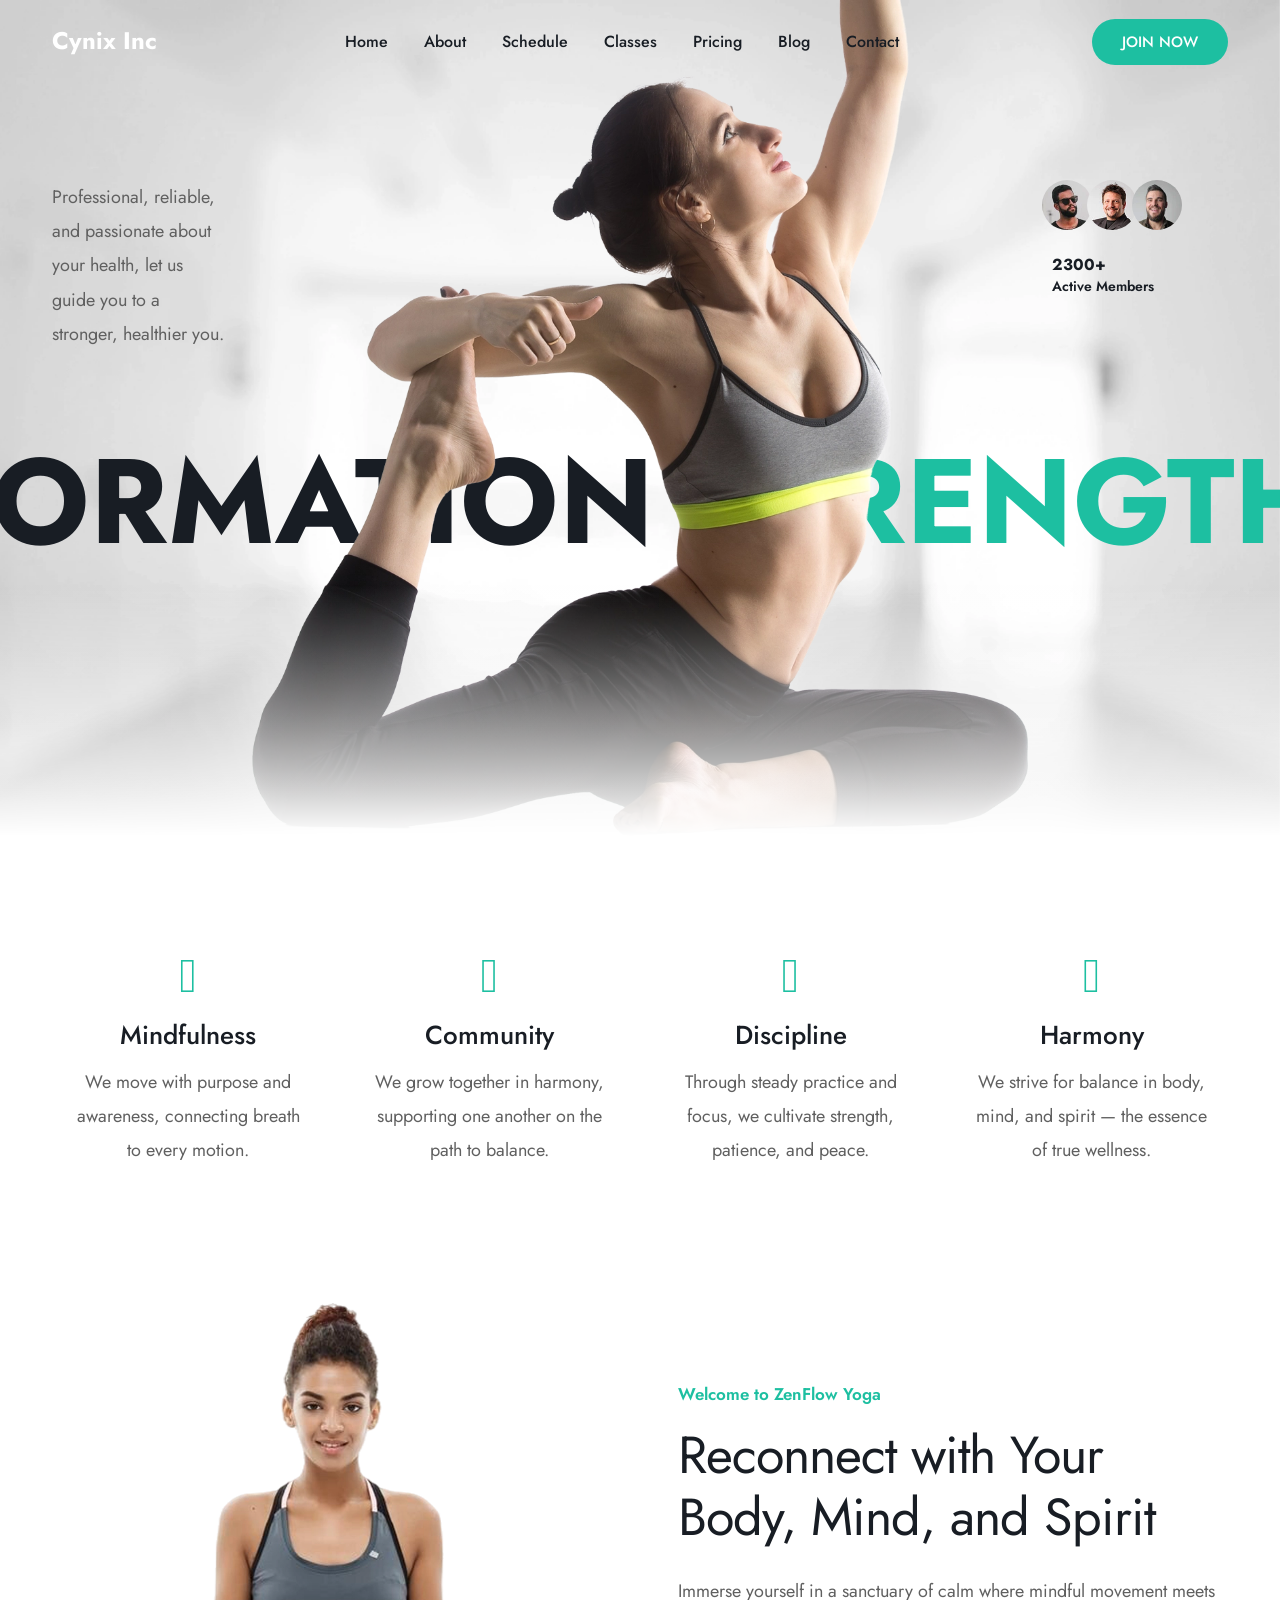
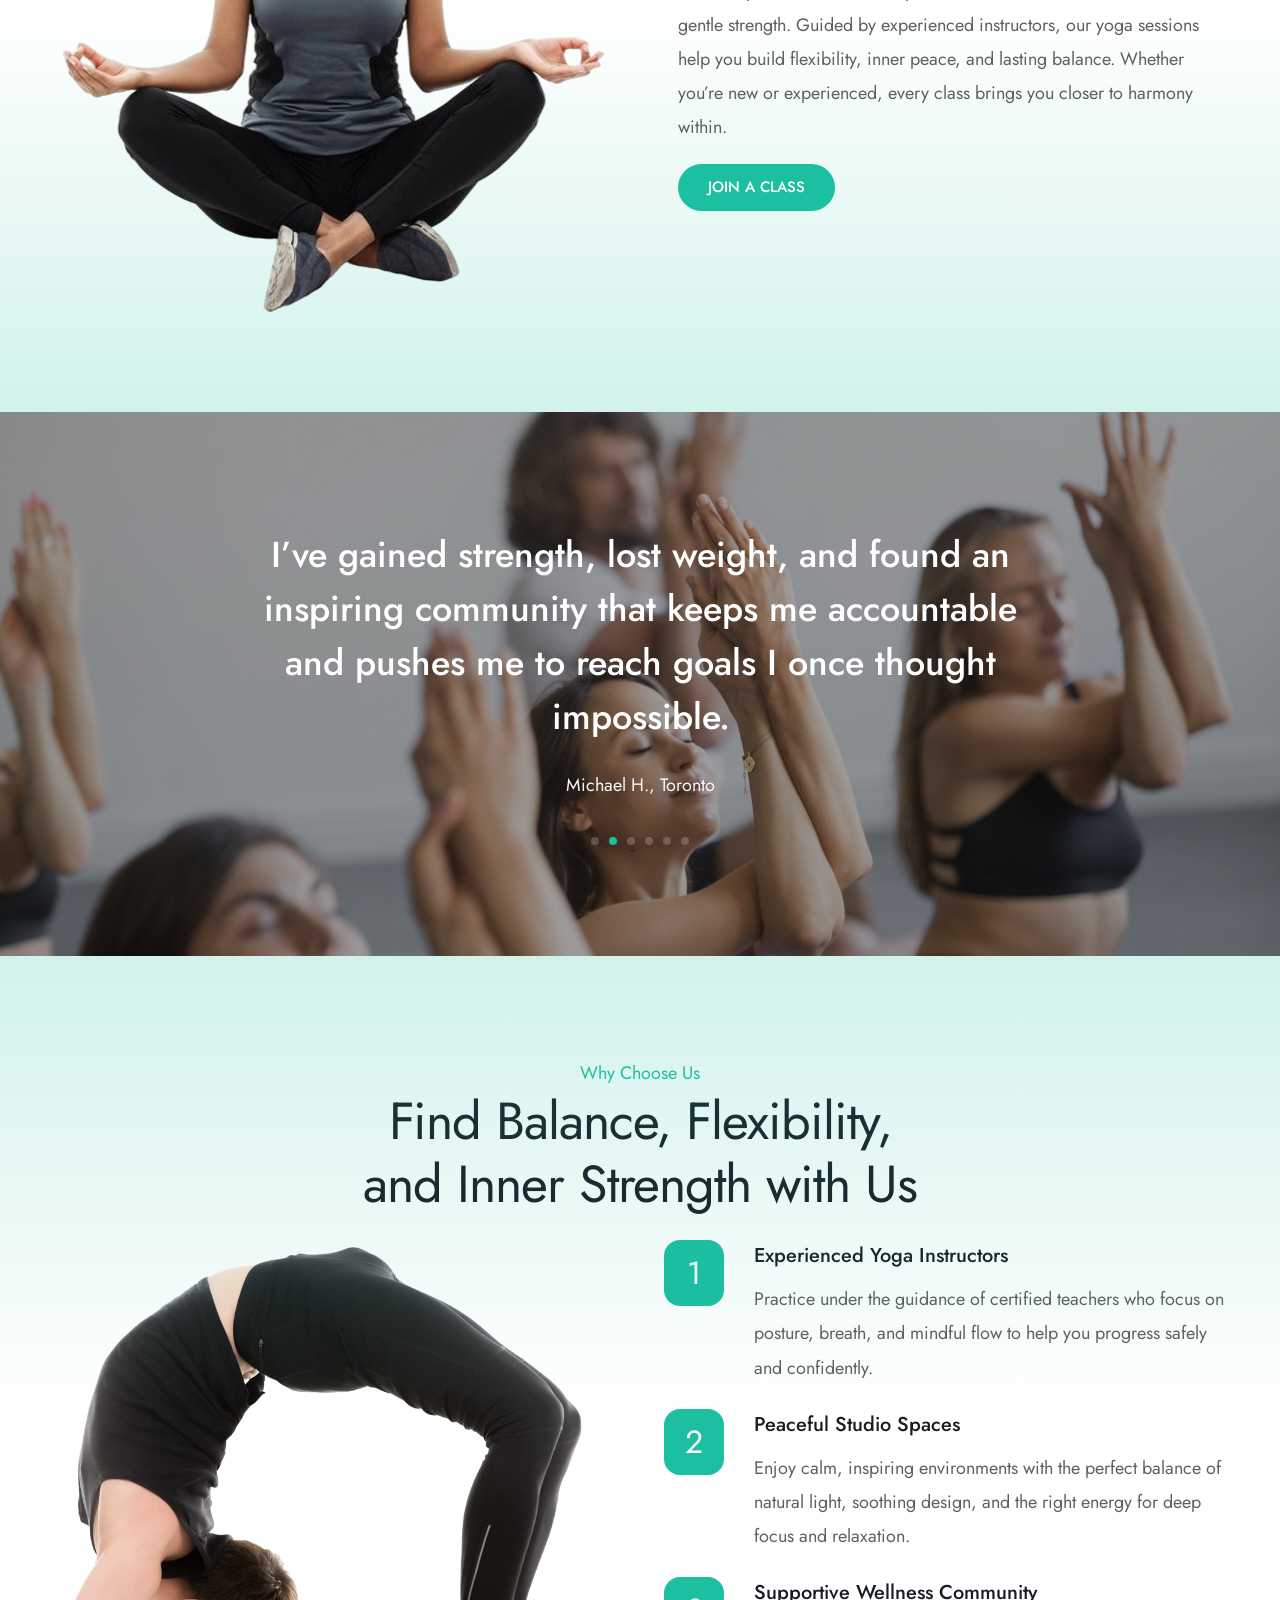
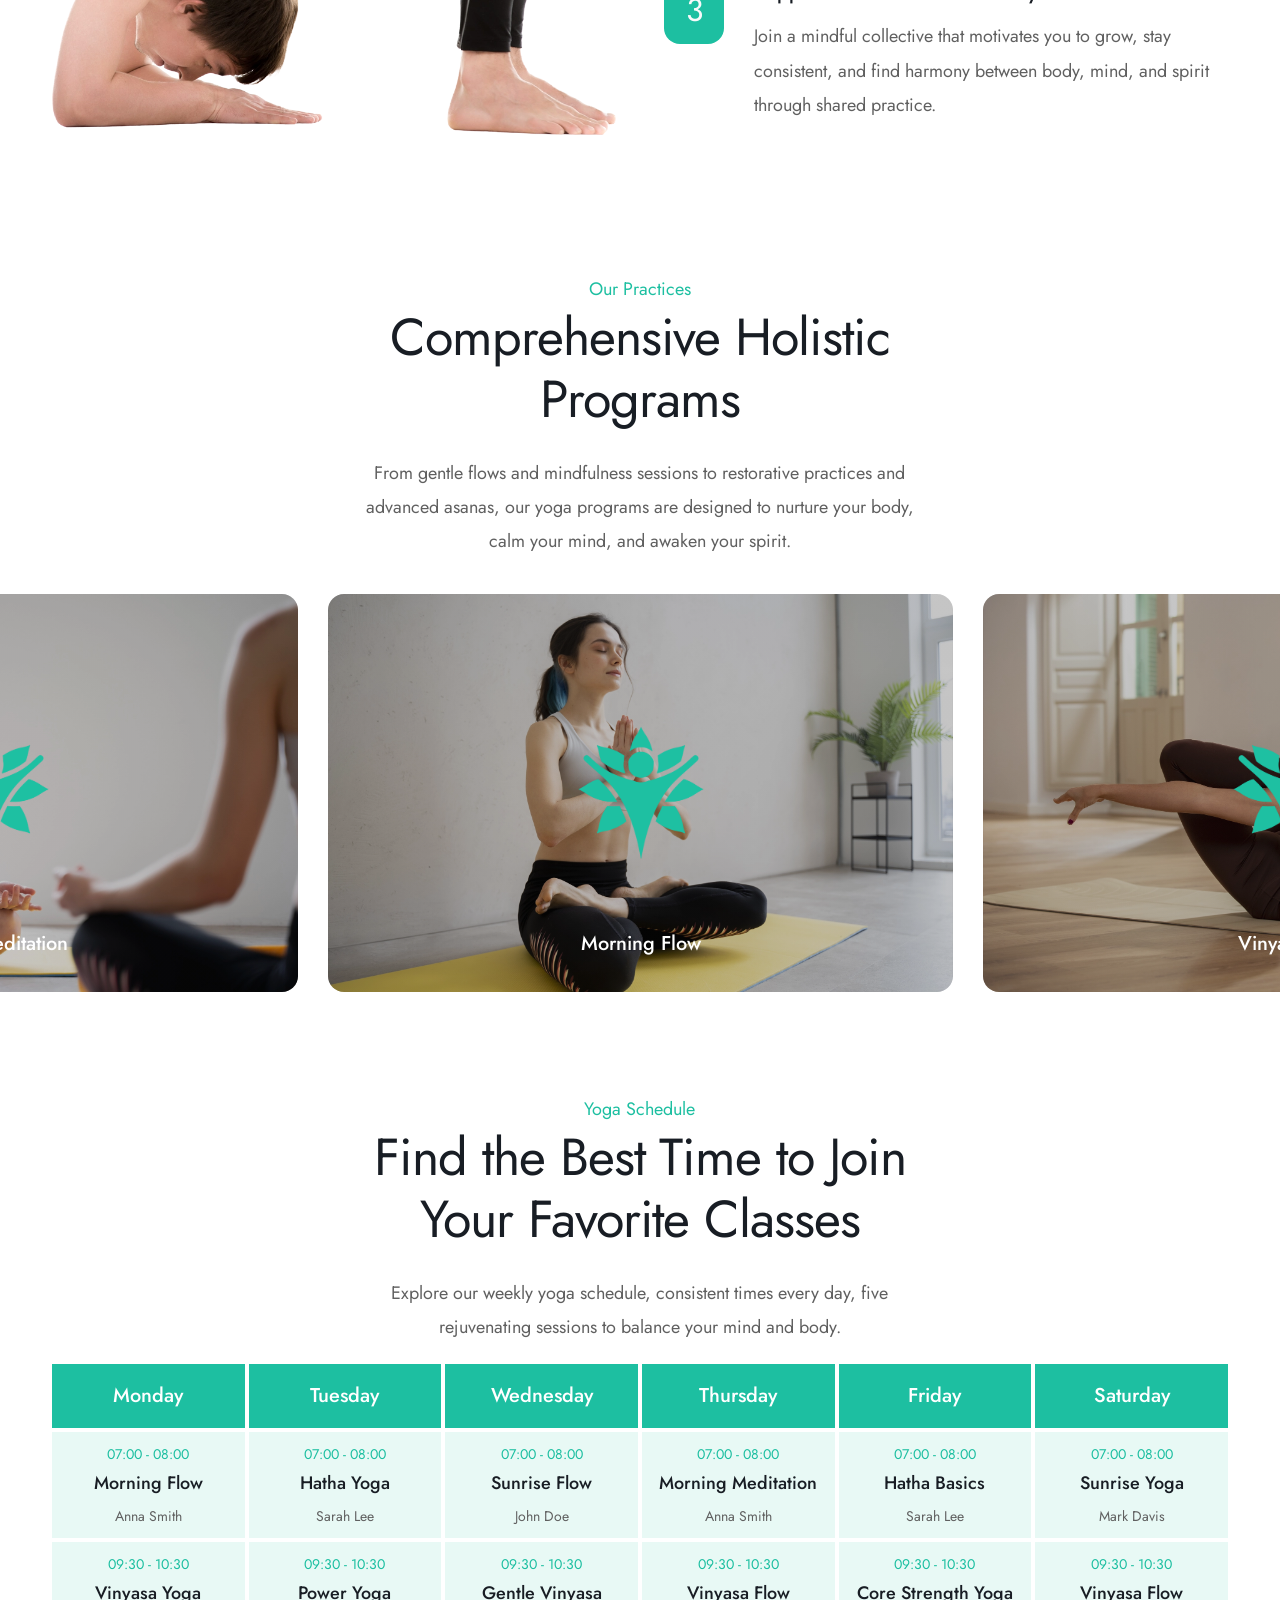
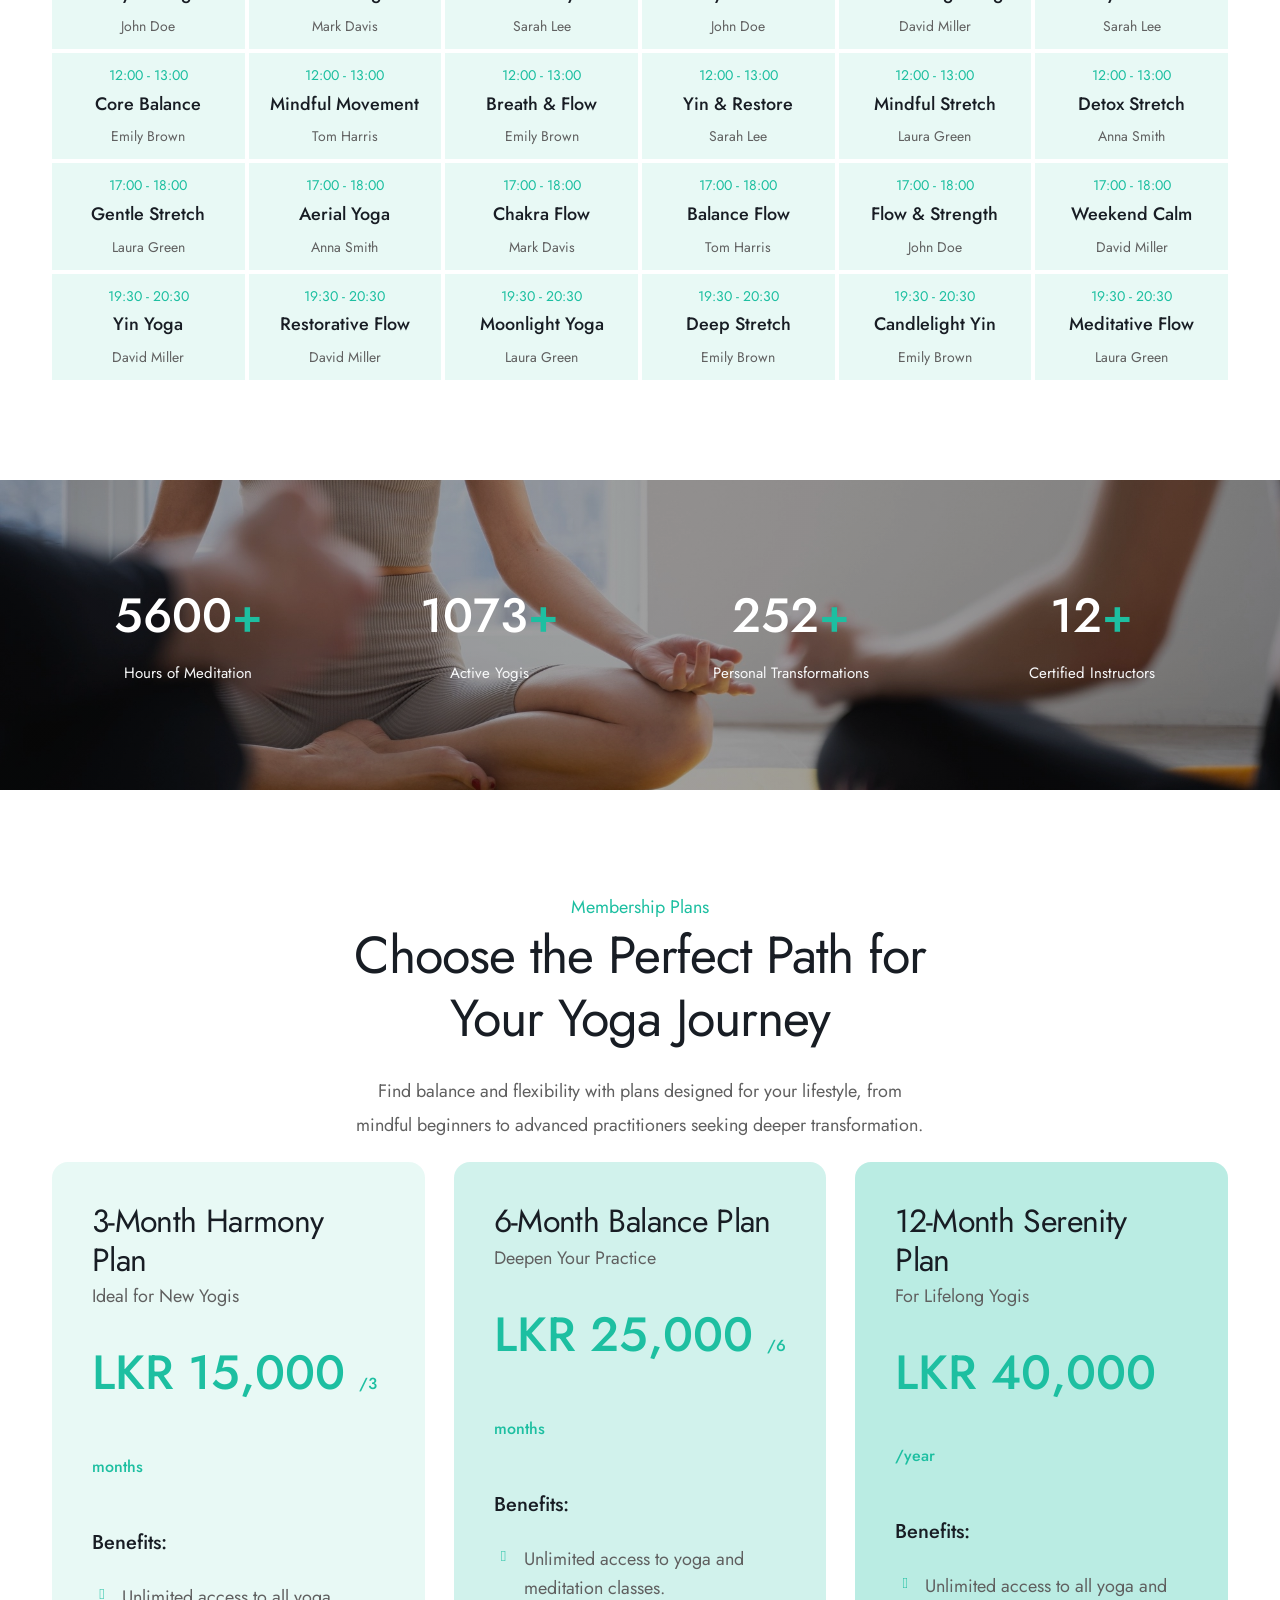
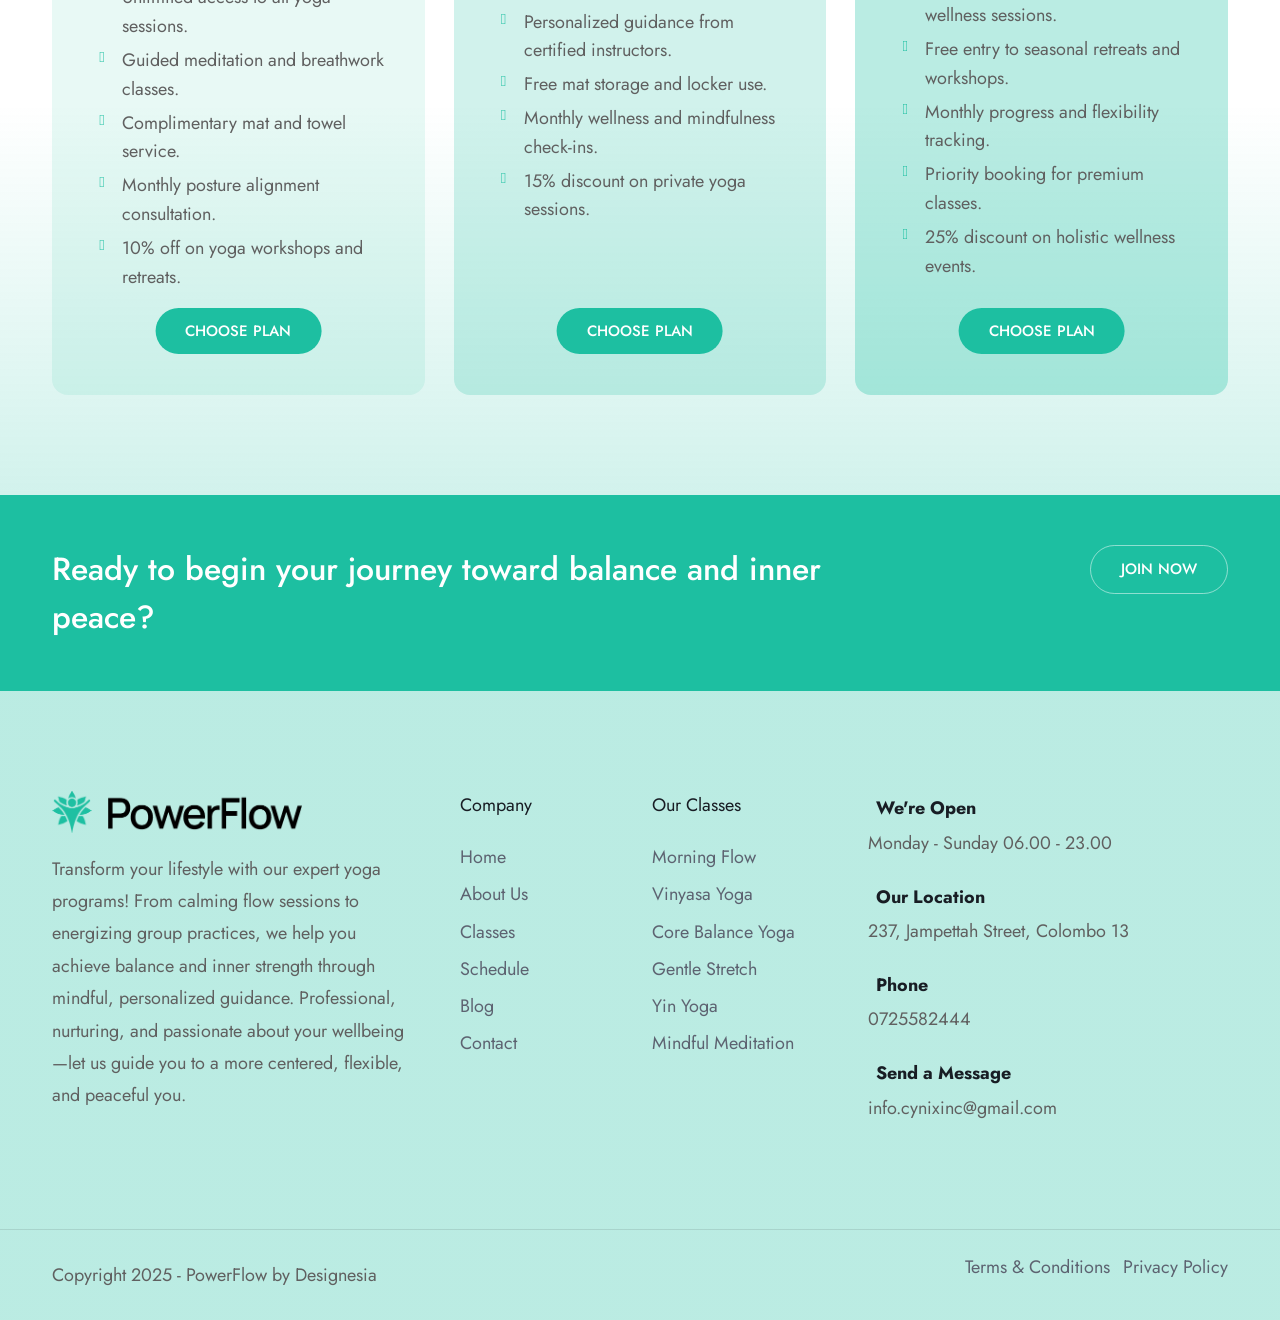
==== commit e92089d5: "Fix: Remove dead Splitbee script, add url-params.js, add vercel.json" ====
--- a/index.html
+++ b/index.html
@@ -3,7 +3,7 @@
 
 <head>
     <title>PowerFlow - Gym Fitness and Yoga HTML Template</title>
-    <link rel="icon" href="images_02/icon.webp" type="image/gif" sizes="16x16">
+    <link rel="icon" href="images/icon.webp" type="image/gif" sizes="16x16">
     <meta content="text/html;charset=utf-8" http-equiv="Content-Type">
     <meta content="width=device-width, initial-scale=1.0" name="viewport" >
     <meta content="PowerFlow - Gym Fitness and Yoga HTML Template" name="description" >
@@ -26,7 +26,6 @@
     <meta property="og:type" content="website">
     <meta property="og:url" content="">
     <meta name="twitter:card" content="summary_large_image">
-    <script defer src='https://cdn.splitbee.io/sb.js'></script>
 
 </head>
 
@@ -79,7 +78,7 @@
 
         <section aria-label="section" class="relative jarallax p-0 overflow-hidden">
             <div class="gradient-edge-bottom light z-4"></div>
-            <img src="images_02/background/4.webp" class="jarallax-img" alt="">
+            <img src="images/background/4.webp" class="jarallax-img" alt="">
                 <div class="mh-800">
                     <div class="container">
                         <div class="row relative justify-content-center z-2">
@@ -91,7 +90,7 @@
                             </div>
 
                             <div class="col-lg-8 text-center order-lg-1 order-sm-2">
-                                <img src="images_02/misc/c3.webp" class="w-100" alt="" data-top="transform: translateY(0px);" data-top-bottom="transform: translateY(500px);">
+                                <img src="images/misc/c3.webp" class="w-100" alt="" data-top="transform: translateY(0px);" data-top-bottom="transform: translateY(500px);">
                             </div>                            
 
                             <div class="col-lg-2 order-lg-2 order-sm-1">
@@ -178,7 +177,7 @@
             <div class="container relative z-2">
                 <div class="row g-4 align-items-center">
                     <div class="col-lg-6">
-                        <img src="images_02/misc/c1.webp" class="w-100" alt="">
+                        <img src="images/misc/c1.webp" class="w-100" alt="">
                     </div>
                     <div class="col-lg-6">
                         <div class="ms-lg-4">
@@ -193,7 +192,7 @@
         </section>
 
 
-        <section class="section-dark relative text-light" data-bgimage="url(images_02/background/2.webp)">
+        <section class="section-dark relative text-light" data-bgimage="url(images/background/2.webp)">
             <div class="sw-overlay op-5"></div>
             <div class="container relative z-2">
                 <div class="row g-4 justify-content-center">
@@ -289,7 +288,7 @@
                 </div>
                 <div class="row g-4 gx-5 align-items-center">
                     <div class="col-lg-6">
-                        <img src="images_02/misc/c2.webp" class="w-100" alt="">
+                        <img src="images/misc/c2.webp" class="w-100" alt="">
                     </div>
                     <div class="col-lg-6">
                         <div class="relative mb-4 wow fadeInUp" data-wow-delay=".2s">
@@ -348,12 +347,12 @@
                       <!-- Morning Flow -->
                       <div class="item">
                         <div class="hover rounded-1 overflow-hidden relative text-light text-center">
-                          <img src="images_02/classes/l1.webp" class="hover-scale-1-1 w-100" alt="">
+                          <img src="images/classes/l1.webp" class="hover-scale-1-1 w-100" alt="">
                           <div class="abs w-100 px-4 hover-op-1 z-4 hover-mt-40 abs-centered">
                             <div class="mb-3">Begin your day with revitalizing movements that awaken your body, calm your mind, and uplift your energy for the day ahead.</div>
                             <a class="btn-line" href="class-single.html">View Details</a>
                           </div>
-                          <img src="images_02/logo-icon.webp" class="abs abs-centered w-20 z-2" alt="">
+                          <img src="images/logo-icon.webp" class="abs abs-centered w-20 z-2" alt="">
                           <div class="abs bg-color z-2 top-0 w-100 h-100 hover-op-1"></div>
                           <div class="abs z-2 bottom-0 mb-3 w-100 text-center hover-op-0">
                             <h4 class="mb-3">Morning Flow</h4>
@@ -365,12 +364,12 @@
                       <!-- Vinyasa Yoga -->
                       <div class="item">
                         <div class="hover rounded-1 overflow-hidden relative text-light text-center">
-                          <img src="images_02/classes/l2.webp" class="hover-scale-1-1 w-100" alt="">
+                          <img src="images/classes/l2.webp" class="hover-scale-1-1 w-100" alt="">
                           <div class="abs w-100 px-4 hover-op-1 z-4 hover-mt-40 abs-centered">
                             <div class="mb-3">Flow through dynamic postures connected by mindful breathing to enhance flexibility, focus, and strength in perfect harmony.</div>
                             <a class="btn-line" href="class-single.html">View Details</a>
                           </div>
-                          <img src="images_02/logo-icon.webp" class="abs abs-centered w-20 z-2" alt="">
+                          <img src="images/logo-icon.webp" class="abs abs-centered w-20 z-2" alt="">
                           <div class="abs bg-color z-2 top-0 w-100 h-100 hover-op-1"></div>
                           <div class="abs z-2 bottom-0 mb-3 w-100 text-center hover-op-0">
                             <h4 class="mb-3">Vinyasa Yoga</h4>
@@ -382,12 +381,12 @@
                       <!-- Core Balance -->
                       <div class="item">
                         <div class="hover rounded-1 overflow-hidden relative text-light text-center">
-                          <img src="images_02/classes/l3.webp" class="hover-scale-1-1 w-100" alt="">
+                          <img src="images/classes/l3.webp" class="hover-scale-1-1 w-100" alt="">
                           <div class="abs w-100 px-4 hover-op-1 z-4 hover-mt-40 abs-centered">
                             <div class="mb-3">Focus on building core strength and stability through controlled movements that improve posture and inner alignment.</div>
                             <a class="btn-line" href="class-single.html">View Details</a>
                           </div>
-                          <img src="images_02/logo-icon.webp" class="abs abs-centered w-20 z-2" alt="">
+                          <img src="images/logo-icon.webp" class="abs abs-centered w-20 z-2" alt="">
                           <div class="abs bg-color z-2 top-0 w-100 h-100 hover-op-1"></div>
                           <div class="abs z-2 bottom-0 mb-3 w-100 text-center hover-op-0">
                             <h4 class="mb-3">Core Balance Yoga</h4>
@@ -399,12 +398,12 @@
                       <!-- Gentle Stretch -->
                       <div class="item">
                         <div class="hover rounded-1 overflow-hidden relative text-light text-center">
-                          <img src="images_02/classes/l4.webp" class="hover-scale-1-1 w-100" alt="">
+                          <img src="images/classes/l4.webp" class="hover-scale-1-1 w-100" alt="">
                           <div class="abs w-100 px-4 hover-op-1 z-4 hover-mt-40 abs-centered">
                             <div class="mb-3">Release tightness and tension with slow, mindful stretches designed to relax muscles and restore your body’s natural ease.</div>
                             <a class="btn-line" href="class-single.html">View Details</a>
                           </div>
-                          <img src="images_02/logo-icon.webp" class="abs abs-centered w-20 z-2" alt="">
+                          <img src="images/logo-icon.webp" class="abs abs-centered w-20 z-2" alt="">
                           <div class="abs bg-color z-2 top-0 w-100 h-100 hover-op-1"></div>
                           <div class="abs z-2 bottom-0 mb-3 w-100 text-center hover-op-0">
                             <h4 class="mb-3">Gentle Stretch</h4>
@@ -416,12 +415,12 @@
                       <!-- Yin Yoga -->
                       <div class="item">
                         <div class="hover rounded-1 overflow-hidden relative text-light text-center">
-                          <img src="images_02/classes/l5.webp" class="hover-scale-1-1 w-100" alt="">
+                          <img src="images/classes/l5.webp" class="hover-scale-1-1 w-100" alt="">
                           <div class="abs w-100 px-4 hover-op-1 z-4 hover-mt-40 abs-centered">
                             <div class="mb-3">Hold deep stretches for longer durations to cultivate mindfulness, flexibility, and a profound sense of calm within.</div>
                             <a class="btn-line" href="class-single.html">View Details</a>
                           </div>
-                          <img src="images_02/logo-icon.webp" class="abs abs-centered w-20 z-2" alt="">
+                          <img src="images/logo-icon.webp" class="abs abs-centered w-20 z-2" alt="">
                           <div class="abs bg-color z-2 top-0 w-100 h-100 hover-op-1"></div>
                           <div class="abs z-2 bottom-0 mb-3 w-100 text-center hover-op-0">
                             <h4 class="mb-3">Yin Yoga</h4>
@@ -433,12 +432,12 @@
                       <!-- Mindful Meditation -->
                       <div class="item">
                         <div class="hover rounded-1 overflow-hidden relative text-light text-center">
-                          <img src="images_02/classes/l6.webp" class="hover-scale-1-1 w-100" alt="">
+                          <img src="images/classes/l6.webp" class="hover-scale-1-1 w-100" alt="">
                           <div class="abs w-100 px-4 hover-op-1 z-4 hover-mt-40 abs-centered">
                             <div class="mb-3">Cultivate mindfulness and serenity through guided breathing and meditation that quiets the mind and restores balance.</div>
                             <a class="btn-line" href="class-single.html">View Details</a>
                           </div>
-                          <img src="images_02/logo-icon.webp" class="abs abs-centered w-20 z-2" alt="">
+                          <img src="images/logo-icon.webp" class="abs abs-centered w-20 z-2" alt="">
                           <div class="abs bg-color z-2 top-0 w-100 h-100 hover-op-1"></div>
                           <div class="abs z-2 bottom-0 mb-3 w-100 text-center hover-op-0">
                             <h4 class="mb-3">Mindful Meditation</h4>
@@ -545,7 +544,7 @@
           </div>
         </section>
 
-        <section class="section-dark relative text-light" data-bgimage="url(images_02/background/5.webp) center">
+        <section class="section-dark relative text-light" data-bgimage="url(images/background/5.webp) center">
             <div class="sw-overlay op-5"></div>
             <div class="container relative z-2">
                 <div class="row g-4">
@@ -701,7 +700,7 @@
         <div class="container">
             <div class="row gx-5">
                 <div class="col-lg-4 col-sm-6">
-                    <img src="images_02/logo-dark.webp" class="w-250px" alt="" >
+                    <img src="images/logo-dark.webp" class="w-250px" alt="" >
                     <div class="spacer-20"></div>
                     <p>Transform your lifestyle with our expert yoga programs! From calming flow sessions to energizing group practices, we help you achieve balance and inner strength through mindful, personalized guidance. Professional, nurturing, and passionate about your wellbeing—let us guide you to a more centered, flexible, and peaceful you.</p>
 
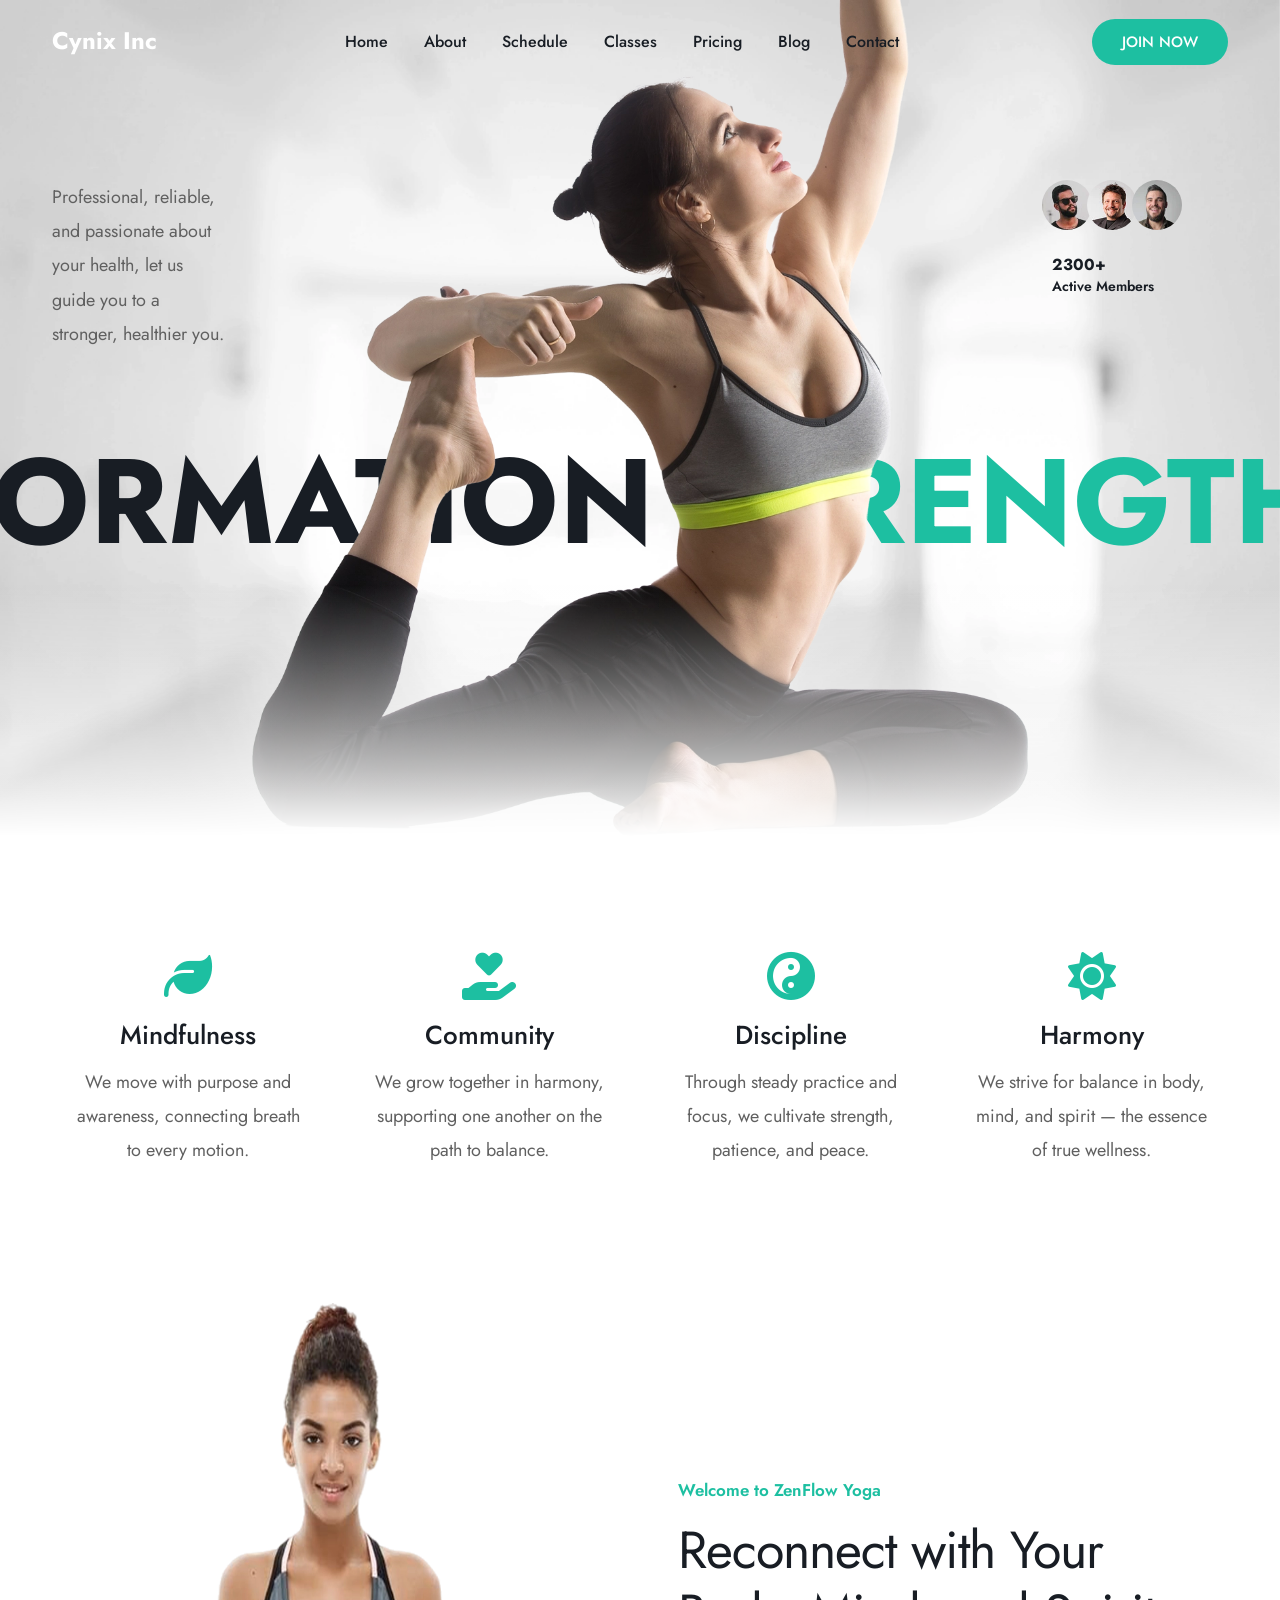
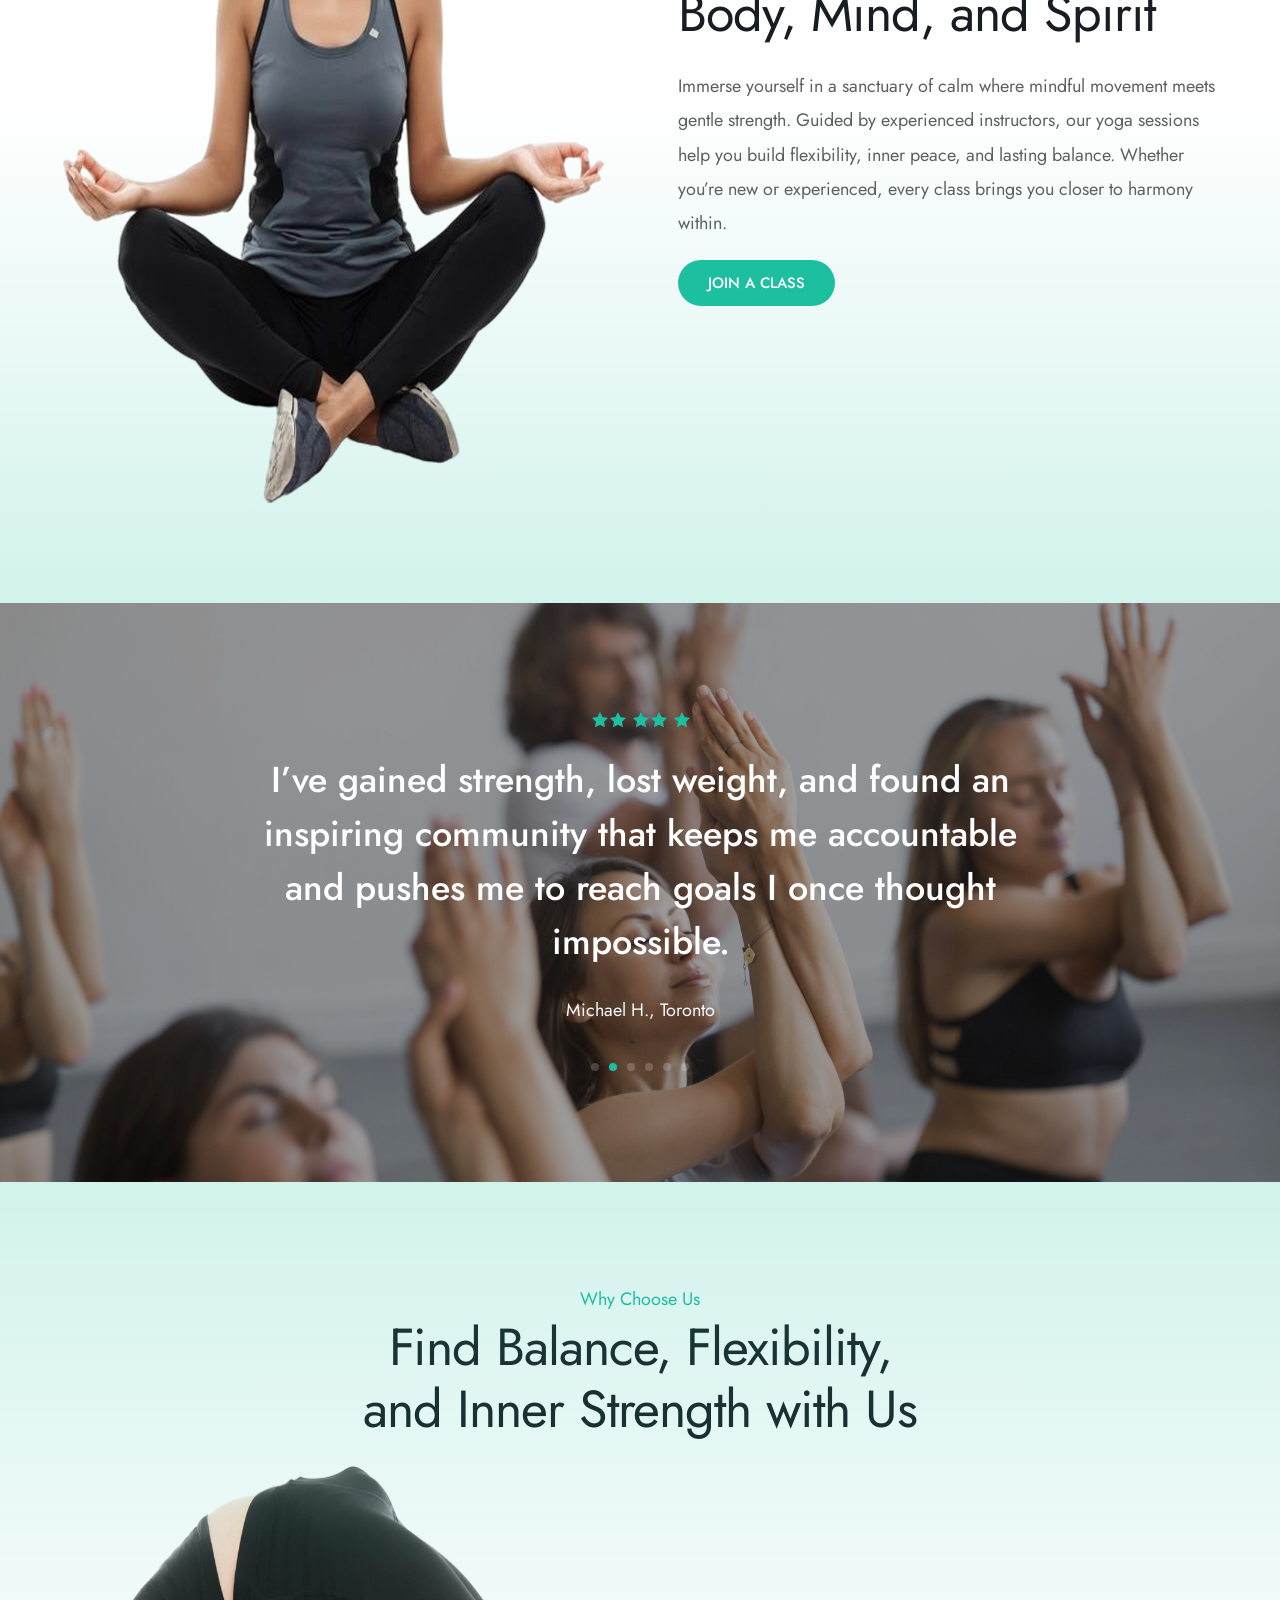
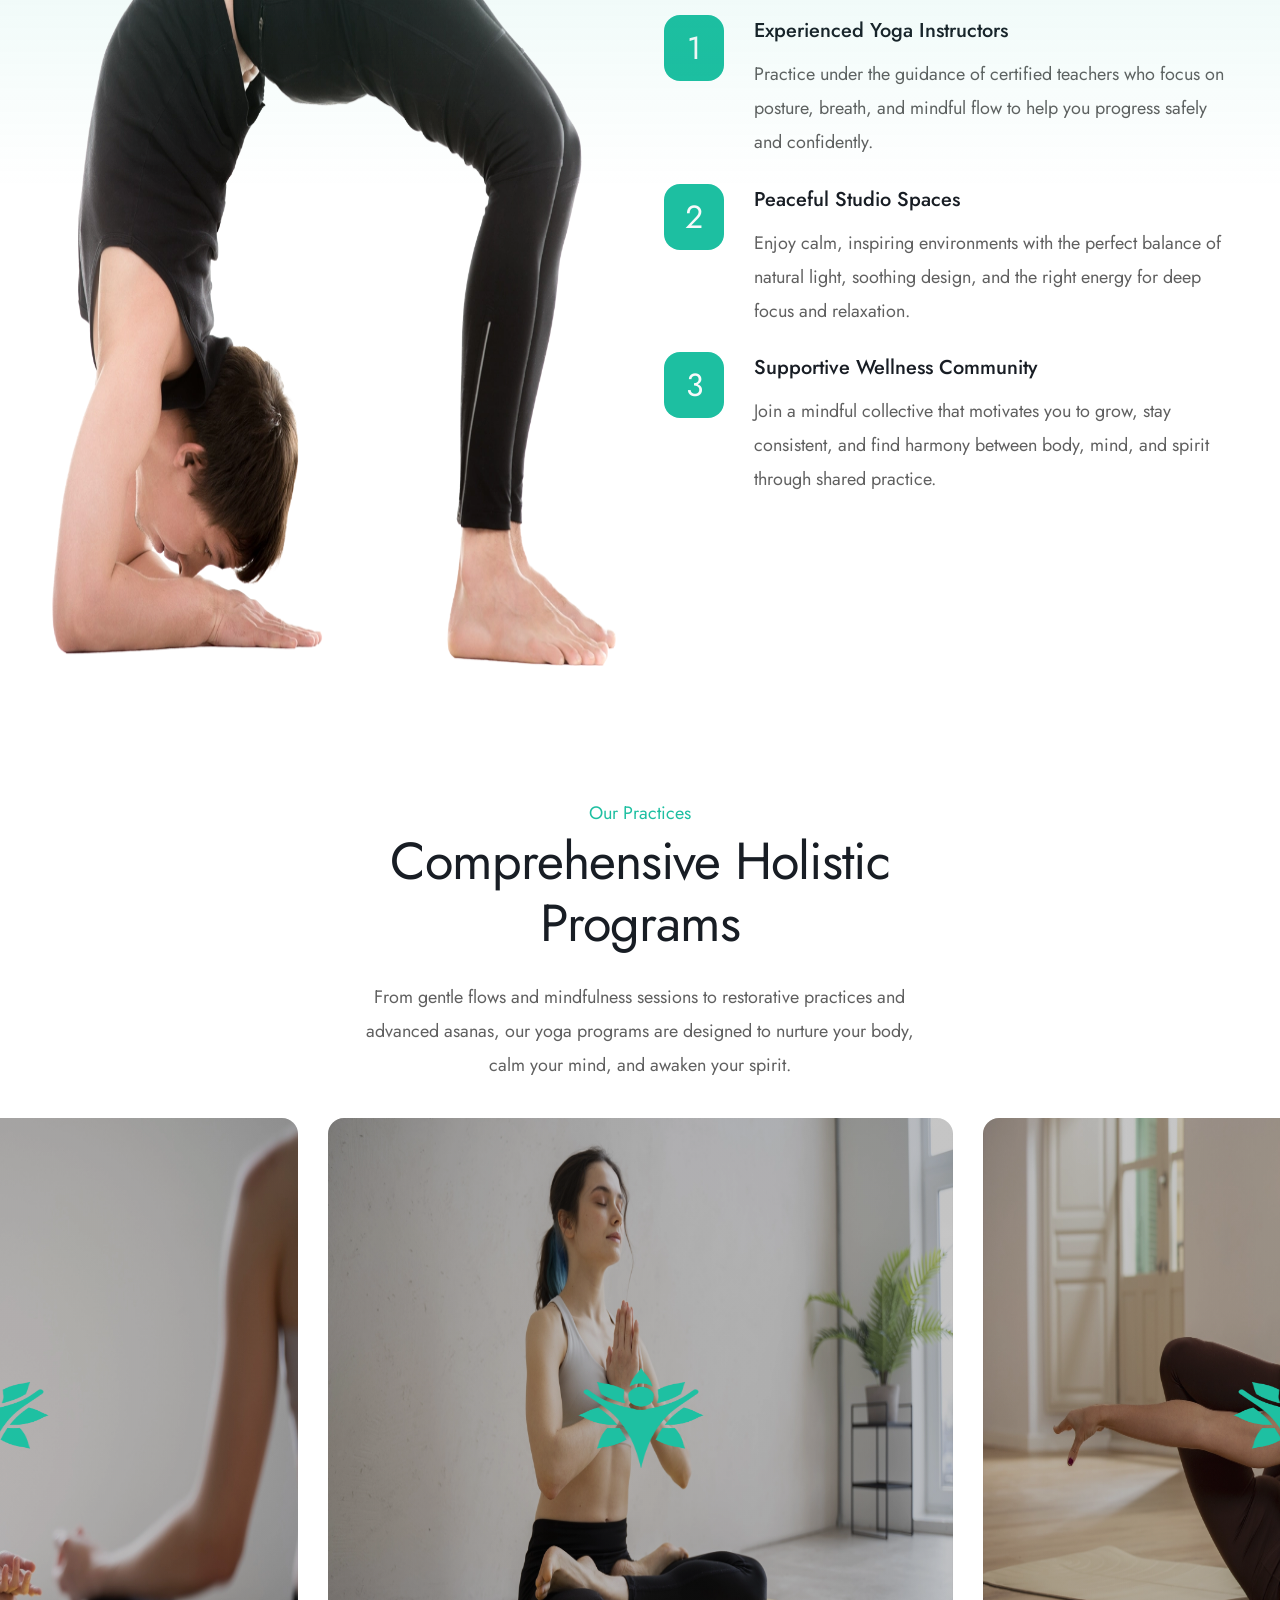
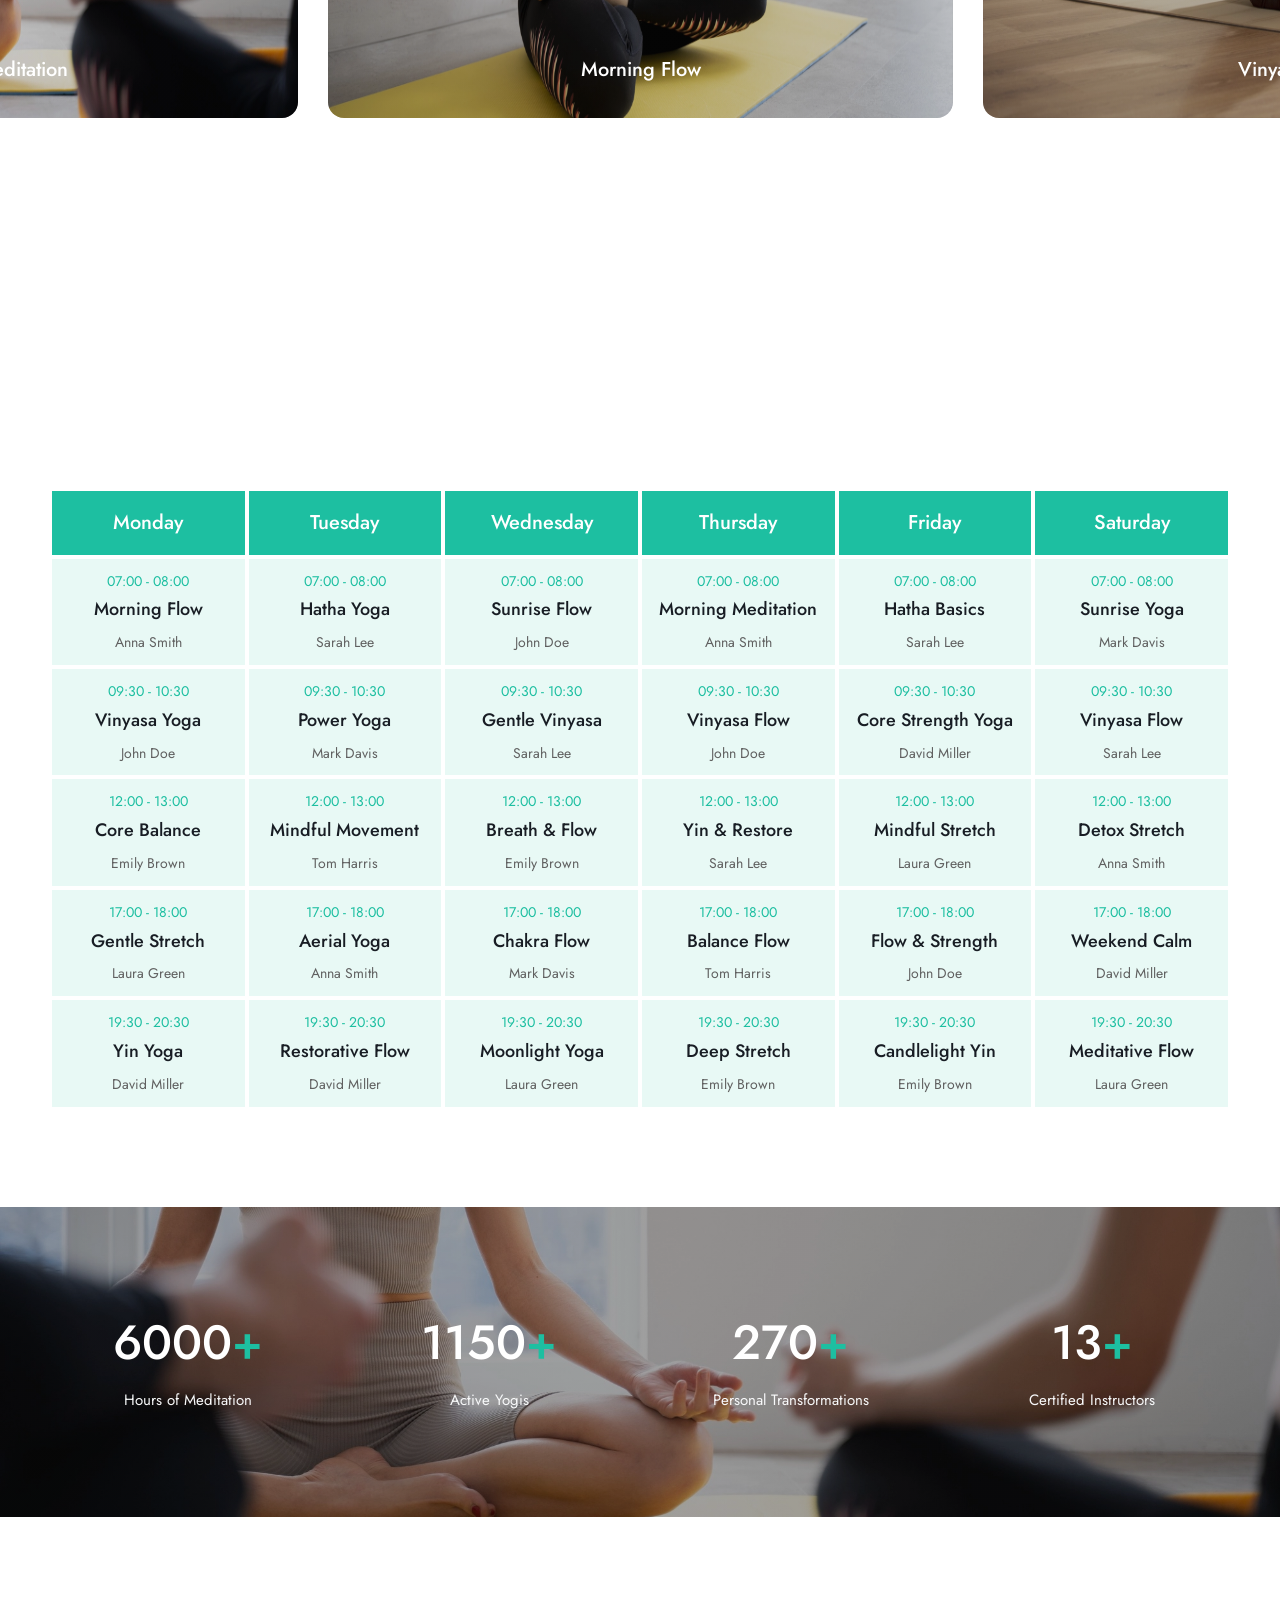
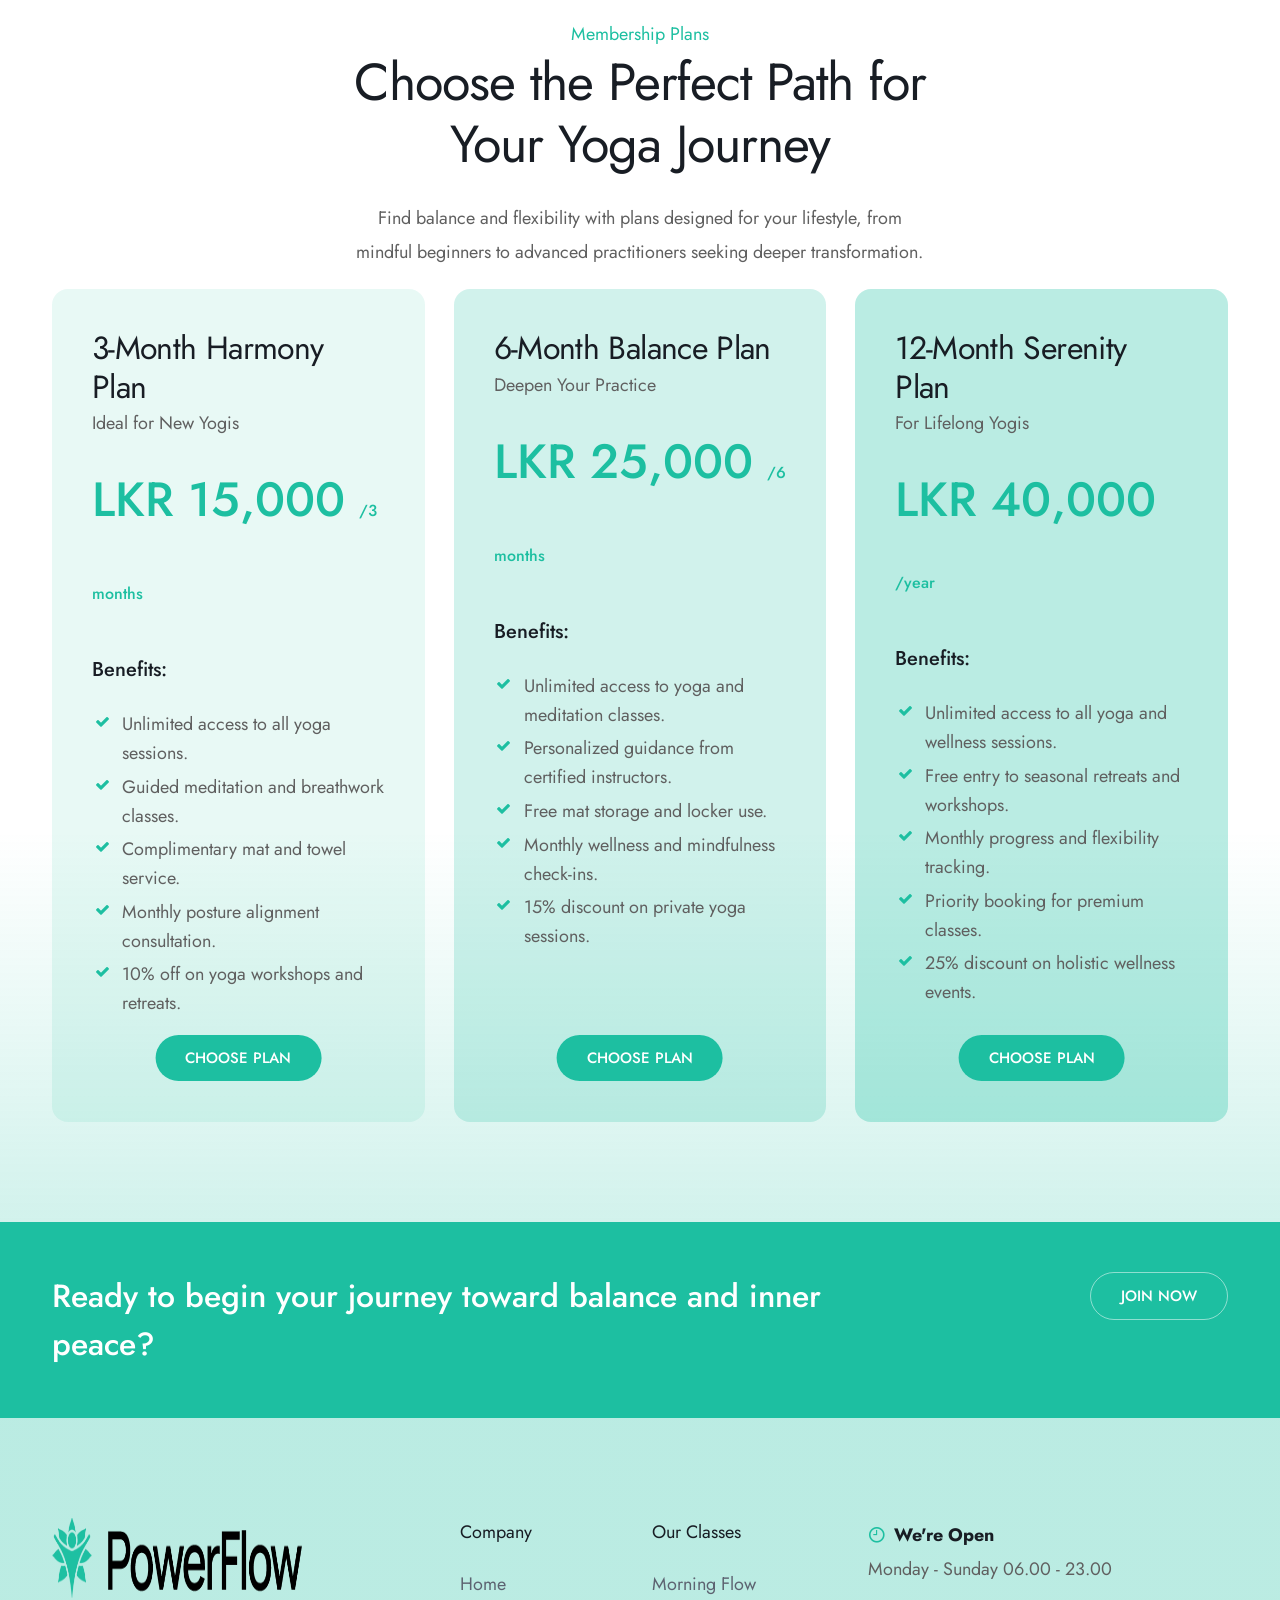
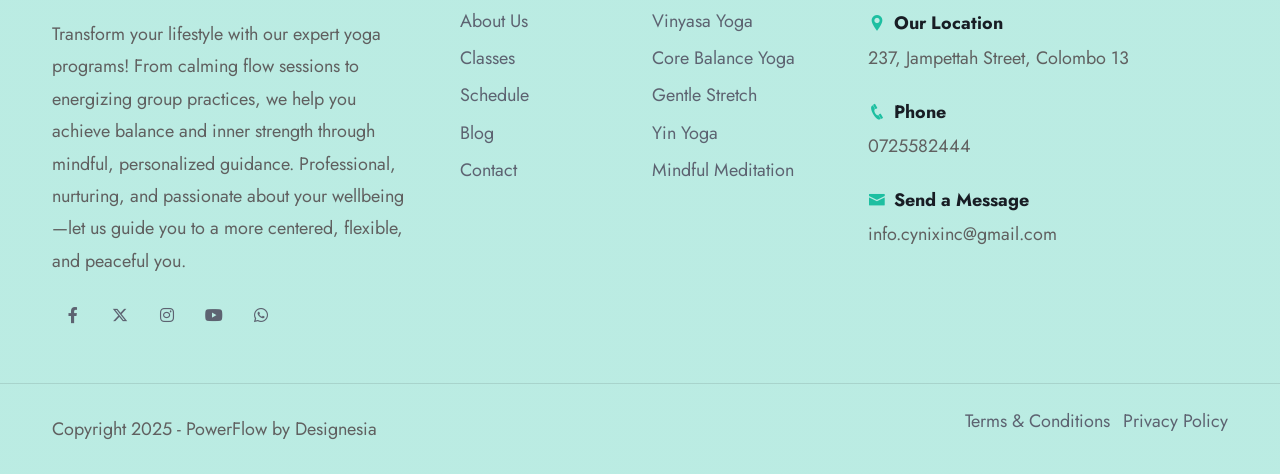
==== commit 1e49e5b1: "feat: add Font Awesome 6 and additional icon font support to the project" ====
--- a/index.html
+++ b/index.html
@@ -4,27 +4,35 @@
 <head>
     <title>PowerFlow - Gym Fitness and Yoga HTML Template</title>
     <link rel="icon" href="images/icon.webp" type="image/gif" sizes="16x16">
-    <meta content="text/html;charset=utf-8" http-equiv="Content-Type">
+    <meta charset="utf-8">
     <meta content="width=device-width, initial-scale=1.0" name="viewport" >
     <meta content="PowerFlow - Gym Fitness and Yoga HTML Template" name="description" >
     <meta content="" name="keywords" >
     <meta content="" name="author" >
     <!-- CSS Files
     ================================================== -->
+    <link rel="preload" as="image" href="images/background/4.webp" type="image/webp">
     <link href="css/bootstrap.min.css" rel="stylesheet" type="text/css" id="bootstrap">
-    <link href="css/plugins.css" rel="stylesheet" type="text/css" >
-    <link href="css/style.css" rel="stylesheet" type="text/css" >
-    <link href="css/coloring.css" rel="stylesheet" type="text/css" >
+    <link href="css/plugins.css" rel="stylesheet" type="text/css" media="print" onload="this.media='all'">
+    <link href="css/style.css" rel="stylesheet" type="text/css" media="print" onload="this.media='all'">
+    <link href="css/coloring.css" rel="stylesheet" type="text/css" media="print" onload="this.media='all'">
     <!-- color scheme -->
-    <link id="colors" href="css/colors/scheme-02.css" rel="stylesheet" type="text/css" >
+    <link id="colors" href="css/colors/scheme-02.css" rel="stylesheet" type="text/css" media="print" onload="this.media='all'">
     <!-- custom css -->
-    <link href="css/custom_02.css" rel="stylesheet" type="text/css" >
+    <link href="css/custom_02.css" rel="stylesheet" type="text/css" media="print" onload="this.media='all'">
+    <noscript>
+        <link href="css/plugins.css" rel="stylesheet" type="text/css">
+        <link href="css/style.css" rel="stylesheet" type="text/css">
+        <link href="css/coloring.css" rel="stylesheet" type="text/css">
+        <link id="colors" href="css/colors/scheme-02.css" rel="stylesheet" type="text/css">
+        <link href="css/custom_02.css" rel="stylesheet" type="text/css">
+    </noscript>
     <!-- Open Graph / SEO -->
     <meta property="og:title" content="Cynix Inc">
     <meta property="og:description" content="Your premier fitness destination in Sri Lanka">
-    <meta property="og:image" content="images/background/4.webp">
+    <meta property="og:image" content="https://cynix-yoga-demo.vercel.app/images/background/4.webp">
     <meta property="og:type" content="website">
-    <meta property="og:url" content="">
+    <meta property="og:url" content="https://cynix-yoga-demo.vercel.app/">
     <meta name="twitter:card" content="summary_large_image">
 
 </head>
@@ -78,7 +86,7 @@
 
         <section aria-label="section" class="relative jarallax p-0 overflow-hidden">
             <div class="gradient-edge-bottom light z-4"></div>
-            <img src="images/background/4.webp" class="jarallax-img" alt="">
+            <img src="images/background/4.webp" class="jarallax-img" alt="" fetchpriority="high">
                 <div class="mh-800">
                     <div class="container">
                         <div class="row relative justify-content-center z-2">
@@ -90,7 +98,7 @@
                             </div>
 
                             <div class="col-lg-8 text-center order-lg-1 order-sm-2">
-                                <img src="images/misc/c3.webp" class="w-100" alt="" data-top="transform: translateY(0px);" data-top-bottom="transform: translateY(500px);">
+                                <img src="images/misc/c3.webp" width="800" height="auto" loading="lazy" class="w-100" alt="" data-top="transform: translateY(0px);" data-top-bottom="transform: translateY(500px);">
                             </div>                            
 
                             <div class="col-lg-2 order-lg-2 order-sm-1">
@@ -99,9 +107,9 @@
                                 <div class="spacer-double sm-hide"></div>
                                 <div class="align-items-center text-dark wow fadeInUp" data-wow-delay=".9s">
                                     <div class="relative me-4 mb-4">
-                                        <img src="images/testimonial/1.webp" class="w-50px circle ms-min-10" alt="">
-                                        <img src="images/testimonial/2.webp" class="w-50px circle ms-min-10" alt="">
-                                        <img src="images/testimonial/3.webp" class="w-50px circle ms-min-10" alt="">
+                                        <img src="images/testimonial/1.webp" width="50" height="50" loading="lazy" class="w-50px circle ms-min-10" alt="">
+                                        <img src="images/testimonial/2.webp" width="50" height="50" loading="lazy" class="w-50px circle ms-min-10" alt="">
+                                        <img src="images/testimonial/3.webp" width="50" height="50" loading="lazy" class="w-50px circle ms-min-10" alt="">
                                     </div>
                                     <div class="fw-600 fs-14 lh-1-5"><span class="fs-16 fw-bold">2300+</span><br>Active Members</div>
                                 </div>
@@ -129,7 +137,7 @@
                         </div>
                     </div>
                 </div>
-            <a href="#section-about" class="mouse-icon-click scroll-to wow fadeInUp" data-wow-delay="1.6s">
+            <a href="#section-about" class="mouse-icon-click scroll-to wow fadeInUp" data-wow-delay="1.6s" aria-label="Scroll to about section">
                 <span class="mouse fadeScroll relative" data-scroll-speed="10">
                     <span class="scroll"></span>
                 </span>
@@ -138,7 +146,7 @@
 
         <section class="pb-0">
             <div class="container text-center">
-                <div class="row g-4">
+                <div class="row g-4 mobile-scroll-container">
                     <div class="col-md-3">
                         <div class="p-3">
                             <i class="fa fa-leaf fs-48 id-color mb-3"></i>
@@ -177,7 +185,7 @@
             <div class="container relative z-2">
                 <div class="row g-4 align-items-center">
                     <div class="col-lg-6">
-                        <img src="images/misc/c1.webp" class="w-100" alt="">
+                        <img src="images/misc/c1.webp" width="800" height="800" loading="lazy" class="w-100" alt="">
                     </div>
                     <div class="col-lg-6">
                         <div class="ms-lg-4">
@@ -288,7 +296,7 @@
                 </div>
                 <div class="row g-4 gx-5 align-items-center">
                     <div class="col-lg-6">
-                        <img src="images/misc/c2.webp" class="w-100" alt="">
+                        <img src="images/misc/c2.webp" width="800" height="800" loading="lazy" class="w-100" alt="">
                     </div>
                     <div class="col-lg-6">
                         <div class="relative mb-4 wow fadeInUp" data-wow-delay=".2s">
@@ -347,12 +355,12 @@
                       <!-- Morning Flow -->
                       <div class="item">
                         <div class="hover rounded-1 overflow-hidden relative text-light text-center">
-                          <img src="images/classes/l1.webp" class="hover-scale-1-1 w-100" alt="">
+                          <img src="images/classes/l1.webp" width="600" height="600" loading="lazy" class="hover-scale-1-1 w-100" alt="">
                           <div class="abs w-100 px-4 hover-op-1 z-4 hover-mt-40 abs-centered">
                             <div class="mb-3">Begin your day with revitalizing movements that awaken your body, calm your mind, and uplift your energy for the day ahead.</div>
                             <a class="btn-line" href="class-single.html">View Details</a>
                           </div>
-                          <img src="images/logo-icon.webp" class="abs abs-centered w-20 z-2" alt="">
+                          <img src="images/logo-icon.webp" width="100" height="100" loading="lazy" class="abs abs-centered w-20 z-2" alt="">
                           <div class="abs bg-color z-2 top-0 w-100 h-100 hover-op-1"></div>
                           <div class="abs z-2 bottom-0 mb-3 w-100 text-center hover-op-0">
                             <h4 class="mb-3">Morning Flow</h4>
@@ -364,12 +372,12 @@
                       <!-- Vinyasa Yoga -->
                       <div class="item">
                         <div class="hover rounded-1 overflow-hidden relative text-light text-center">
-                          <img src="images/classes/l2.webp" class="hover-scale-1-1 w-100" alt="">
+                          <img src="images/classes/l2.webp" width="600" height="600" loading="lazy" class="hover-scale-1-1 w-100" alt="">
                           <div class="abs w-100 px-4 hover-op-1 z-4 hover-mt-40 abs-centered">
                             <div class="mb-3">Flow through dynamic postures connected by mindful breathing to enhance flexibility, focus, and strength in perfect harmony.</div>
                             <a class="btn-line" href="class-single.html">View Details</a>
                           </div>
-                          <img src="images/logo-icon.webp" class="abs abs-centered w-20 z-2" alt="">
+                          <img src="images/logo-icon.webp" width="100" height="100" loading="lazy" class="abs abs-centered w-20 z-2" alt="">
                           <div class="abs bg-color z-2 top-0 w-100 h-100 hover-op-1"></div>
                           <div class="abs z-2 bottom-0 mb-3 w-100 text-center hover-op-0">
                             <h4 class="mb-3">Vinyasa Yoga</h4>
@@ -381,12 +389,12 @@
                       <!-- Core Balance -->
                       <div class="item">
                         <div class="hover rounded-1 overflow-hidden relative text-light text-center">
-                          <img src="images/classes/l3.webp" class="hover-scale-1-1 w-100" alt="">
+                          <img src="images/classes/l3.webp" width="600" height="600" loading="lazy" class="hover-scale-1-1 w-100" alt="">
                           <div class="abs w-100 px-4 hover-op-1 z-4 hover-mt-40 abs-centered">
                             <div class="mb-3">Focus on building core strength and stability through controlled movements that improve posture and inner alignment.</div>
                             <a class="btn-line" href="class-single.html">View Details</a>
                           </div>
-                          <img src="images/logo-icon.webp" class="abs abs-centered w-20 z-2" alt="">
+                          <img src="images/logo-icon.webp" width="100" height="100" loading="lazy" class="abs abs-centered w-20 z-2" alt="">
                           <div class="abs bg-color z-2 top-0 w-100 h-100 hover-op-1"></div>
                           <div class="abs z-2 bottom-0 mb-3 w-100 text-center hover-op-0">
                             <h4 class="mb-3">Core Balance Yoga</h4>
@@ -398,12 +406,12 @@
                       <!-- Gentle Stretch -->
                       <div class="item">
                         <div class="hover rounded-1 overflow-hidden relative text-light text-center">
-                          <img src="images/classes/l4.webp" class="hover-scale-1-1 w-100" alt="">
+                          <img src="images/classes/l4.webp" width="600" height="600" loading="lazy" class="hover-scale-1-1 w-100" alt="">
                           <div class="abs w-100 px-4 hover-op-1 z-4 hover-mt-40 abs-centered">
                             <div class="mb-3">Release tightness and tension with slow, mindful stretches designed to relax muscles and restore your body’s natural ease.</div>
                             <a class="btn-line" href="class-single.html">View Details</a>
                           </div>
-                          <img src="images/logo-icon.webp" class="abs abs-centered w-20 z-2" alt="">
+                          <img src="images/logo-icon.webp" width="100" height="100" loading="lazy" class="abs abs-centered w-20 z-2" alt="">
                           <div class="abs bg-color z-2 top-0 w-100 h-100 hover-op-1"></div>
                           <div class="abs z-2 bottom-0 mb-3 w-100 text-center hover-op-0">
                             <h4 class="mb-3">Gentle Stretch</h4>
@@ -415,12 +423,12 @@
                       <!-- Yin Yoga -->
                       <div class="item">
                         <div class="hover rounded-1 overflow-hidden relative text-light text-center">
-                          <img src="images/classes/l5.webp" class="hover-scale-1-1 w-100" alt="">
+                          <img src="images/classes/l5.webp" width="600" height="600" loading="lazy" class="hover-scale-1-1 w-100" alt="">
                           <div class="abs w-100 px-4 hover-op-1 z-4 hover-mt-40 abs-centered">
                             <div class="mb-3">Hold deep stretches for longer durations to cultivate mindfulness, flexibility, and a profound sense of calm within.</div>
                             <a class="btn-line" href="class-single.html">View Details</a>
                           </div>
-                          <img src="images/logo-icon.webp" class="abs abs-centered w-20 z-2" alt="">
+                          <img src="images/logo-icon.webp" width="100" height="100" loading="lazy" class="abs abs-centered w-20 z-2" alt="">
                           <div class="abs bg-color z-2 top-0 w-100 h-100 hover-op-1"></div>
                           <div class="abs z-2 bottom-0 mb-3 w-100 text-center hover-op-0">
                             <h4 class="mb-3">Yin Yoga</h4>
@@ -432,12 +440,12 @@
                       <!-- Mindful Meditation -->
                       <div class="item">
                         <div class="hover rounded-1 overflow-hidden relative text-light text-center">
-                          <img src="images/classes/l6.webp" class="hover-scale-1-1 w-100" alt="">
+                          <img src="images/classes/l6.webp" width="600" height="600" loading="lazy" class="hover-scale-1-1 w-100" alt="">
                           <div class="abs w-100 px-4 hover-op-1 z-4 hover-mt-40 abs-centered">
                             <div class="mb-3">Cultivate mindfulness and serenity through guided breathing and meditation that quiets the mind and restores balance.</div>
                             <a class="btn-line" href="class-single.html">View Details</a>
                           </div>
-                          <img src="images/logo-icon.webp" class="abs abs-centered w-20 z-2" alt="">
+                          <img src="images/logo-icon.webp" width="100" height="100" loading="lazy" class="abs abs-centered w-20 z-2" alt="">
                           <div class="abs bg-color z-2 top-0 w-100 h-100 hover-op-1"></div>
                           <div class="abs z-2 bottom-0 mb-3 w-100 text-center hover-op-0">
                             <h4 class="mb-3">Mindful Meditation</h4>
@@ -466,7 +474,7 @@
               </div>
             </div>
 
-            <div class="row g-1 text-center">
+            <div class="row g-1 text-center mobile-scroll-container">
 
               <!-- Monday -->
               <div class="col-lg-2 col-md-4 mb-sm-30 wow fadeInUp" data-wow-delay=".2s">
@@ -586,7 +594,7 @@
                         <p>Find balance and flexibility with plans designed for your lifestyle, from mindful beginners to advanced practitioners seeking deeper transformation.</p>
                     </div>
                 </div>
-                <div class="row g-4">
+                <div class="row g-4 mobile-scroll-container">
 
                     <!-- pricing item begin -->
                     <div class="col-md-4 wow fadeInUp" data-wow-delay=".0s">
@@ -700,16 +708,16 @@
         <div class="container">
             <div class="row gx-5">
                 <div class="col-lg-4 col-sm-6">
-                    <img src="images/logo-dark.webp" class="w-250px" alt="" >
+                    <img src="images/logo-dark.webp" width="250" height="80" loading="lazy" class="w-250px" alt="" >
                     <div class="spacer-20"></div>
                     <p>Transform your lifestyle with our expert yoga programs! From calming flow sessions to energizing group practices, we help you achieve balance and inner strength through mindful, personalized guidance. Professional, nurturing, and passionate about your wellbeing—let us guide you to a more centered, flexible, and peaceful you.</p>
 
                     <div class="social-icons mb-sm-30">
-                        <a href="#"><i class="fa-brands fa-facebook-f"></i></a>
-                        <a href="#"><i class="fa-brands fa-x-twitter"></i></a>
-                        <a href="#"><i class="fa-brands fa-instagram"></i></a>
-                        <a href="#"><i class="fa-brands fa-youtube"></i></a>
-                        <a href="#"><i class="fa-brands fa-whatsapp"></i></a>
+                        <a href="#" aria-label="Facebook"><i class="fa-brands fa-facebook-f"></i></a>
+                        <a href="#" aria-label="Twitter"><i class="fa-brands fa-x-twitter"></i></a>
+                        <a href="#" aria-label="Instagram"><i class="fa-brands fa-instagram"></i></a>
+                        <a href="#" aria-label="YouTube"><i class="fa-brands fa-youtube"></i></a>
+                        <a href="#" aria-label="WhatsApp"><i class="fa-brands fa-whatsapp"></i></a>
                     </div>
                 </div>
                 <div class="col-lg-4 col-sm-12 order-lg-1 order-sm-2">
--- a/css/style.css
+++ b/css/style.css
@@ -11907,3 +11907,27 @@
     width: auto;
   }
 }
+
+/* Mobile Horizontal Scrolling Utility */
+@media (max-width: 991.98px) {
+    .mobile-scroll-container {
+        display: flex !important;
+        flex-wrap: nowrap !important;
+        overflow-x: auto;
+        -webkit-overflow-scrolling: touch;
+        scroll-snap-type: x mandatory;
+        padding-bottom: 20px;
+    }
+    .mobile-scroll-container > [class*="col-"] {
+        flex: 0 0 85% !important;
+        max-width: 85% !important;
+        scroll-snap-align: center;
+    }
+    .mobile-scroll-container::-webkit-scrollbar {
+        height: 6px;
+    }
+    .mobile-scroll-container::-webkit-scrollbar-thumb {
+        background: #ccc;
+        border-radius: 4px;
+    }
+}
--- a/css/style.css
+++ b/css/style.css
@@ -11907,3 +11907,27 @@
     width: auto;
   }
 }
+
+/* Mobile Horizontal Scrolling Utility */
+@media (max-width: 991.98px) {
+    .mobile-scroll-container {
+        display: flex !important;
+        flex-wrap: nowrap !important;
+        overflow-x: auto;
+        -webkit-overflow-scrolling: touch;
+        scroll-snap-type: x mandatory;
+        padding-bottom: 20px;
+    }
+    .mobile-scroll-container > [class*="col-"] {
+        flex: 0 0 85% !important;
+        max-width: 85% !important;
+        scroll-snap-align: center;
+    }
+    .mobile-scroll-container::-webkit-scrollbar {
+        height: 6px;
+    }
+    .mobile-scroll-container::-webkit-scrollbar-thumb {
+        background: #ccc;
+        border-radius: 4px;
+    }
+}
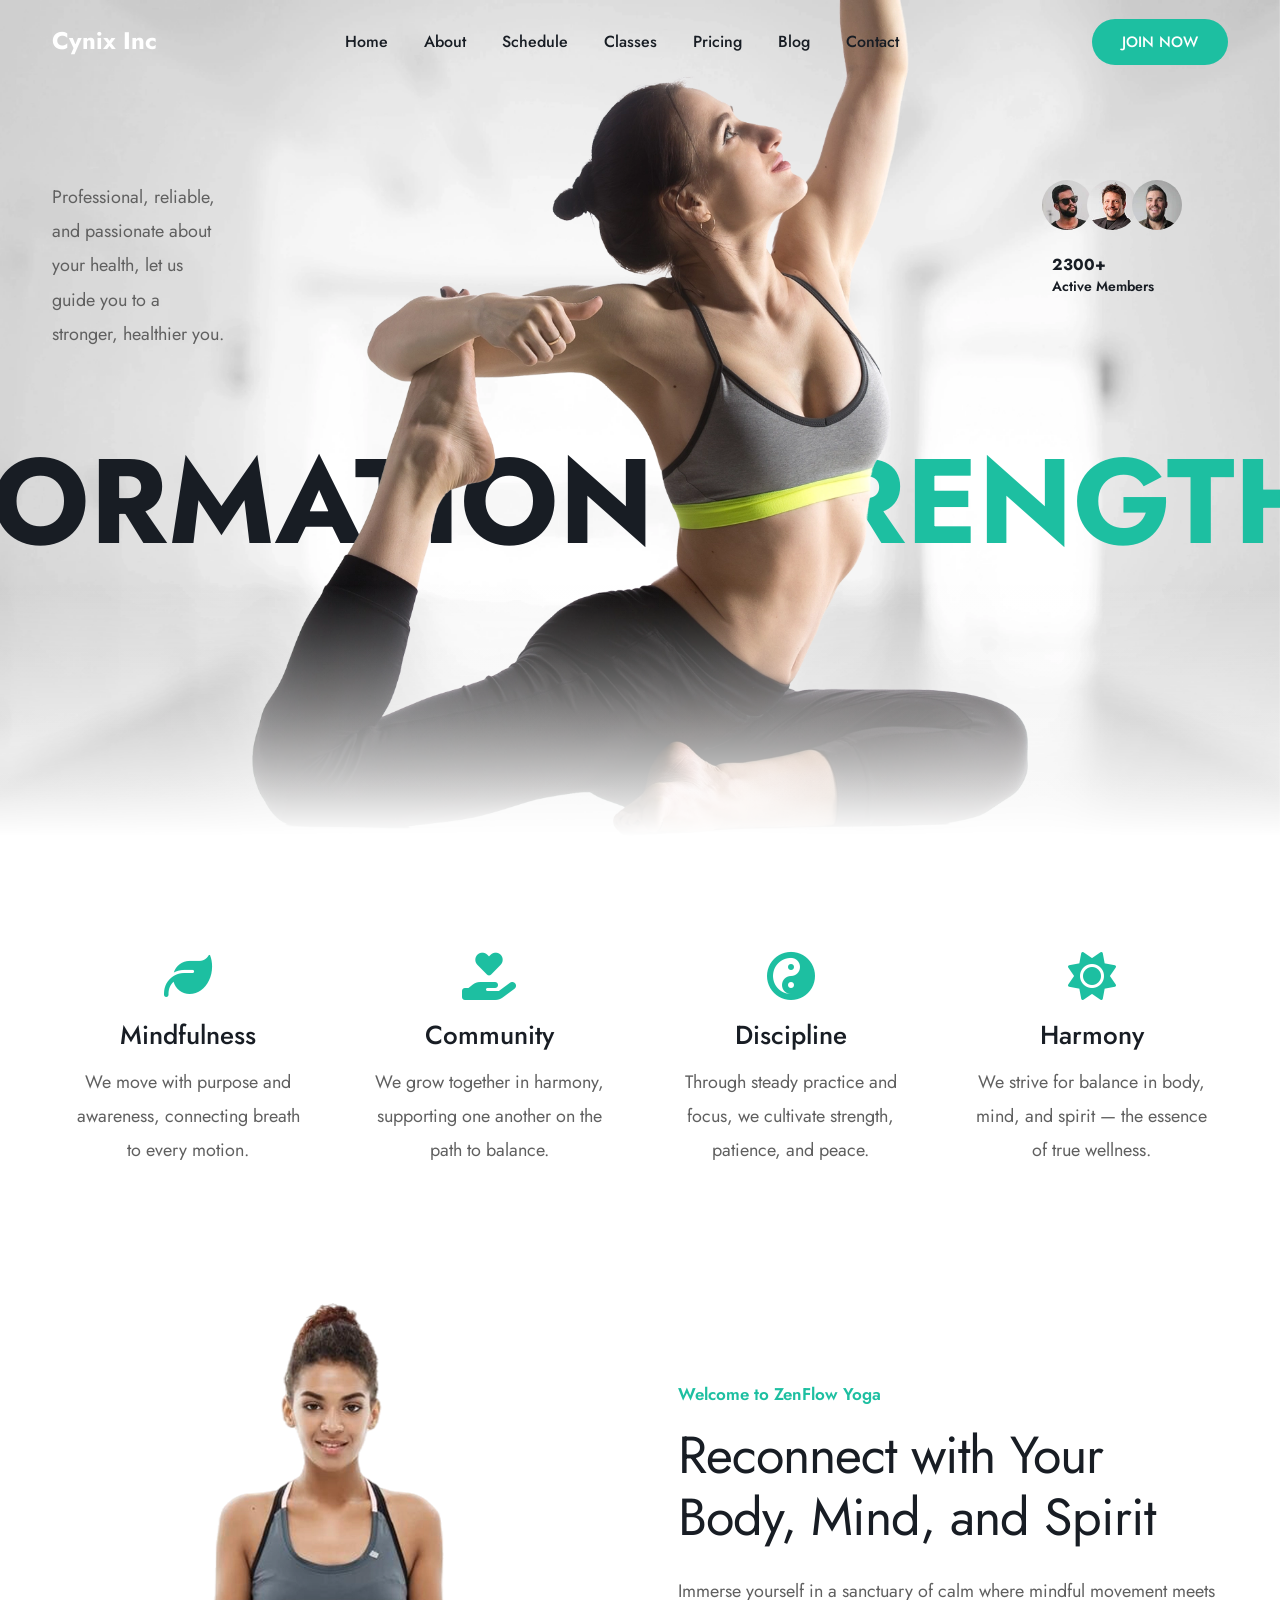
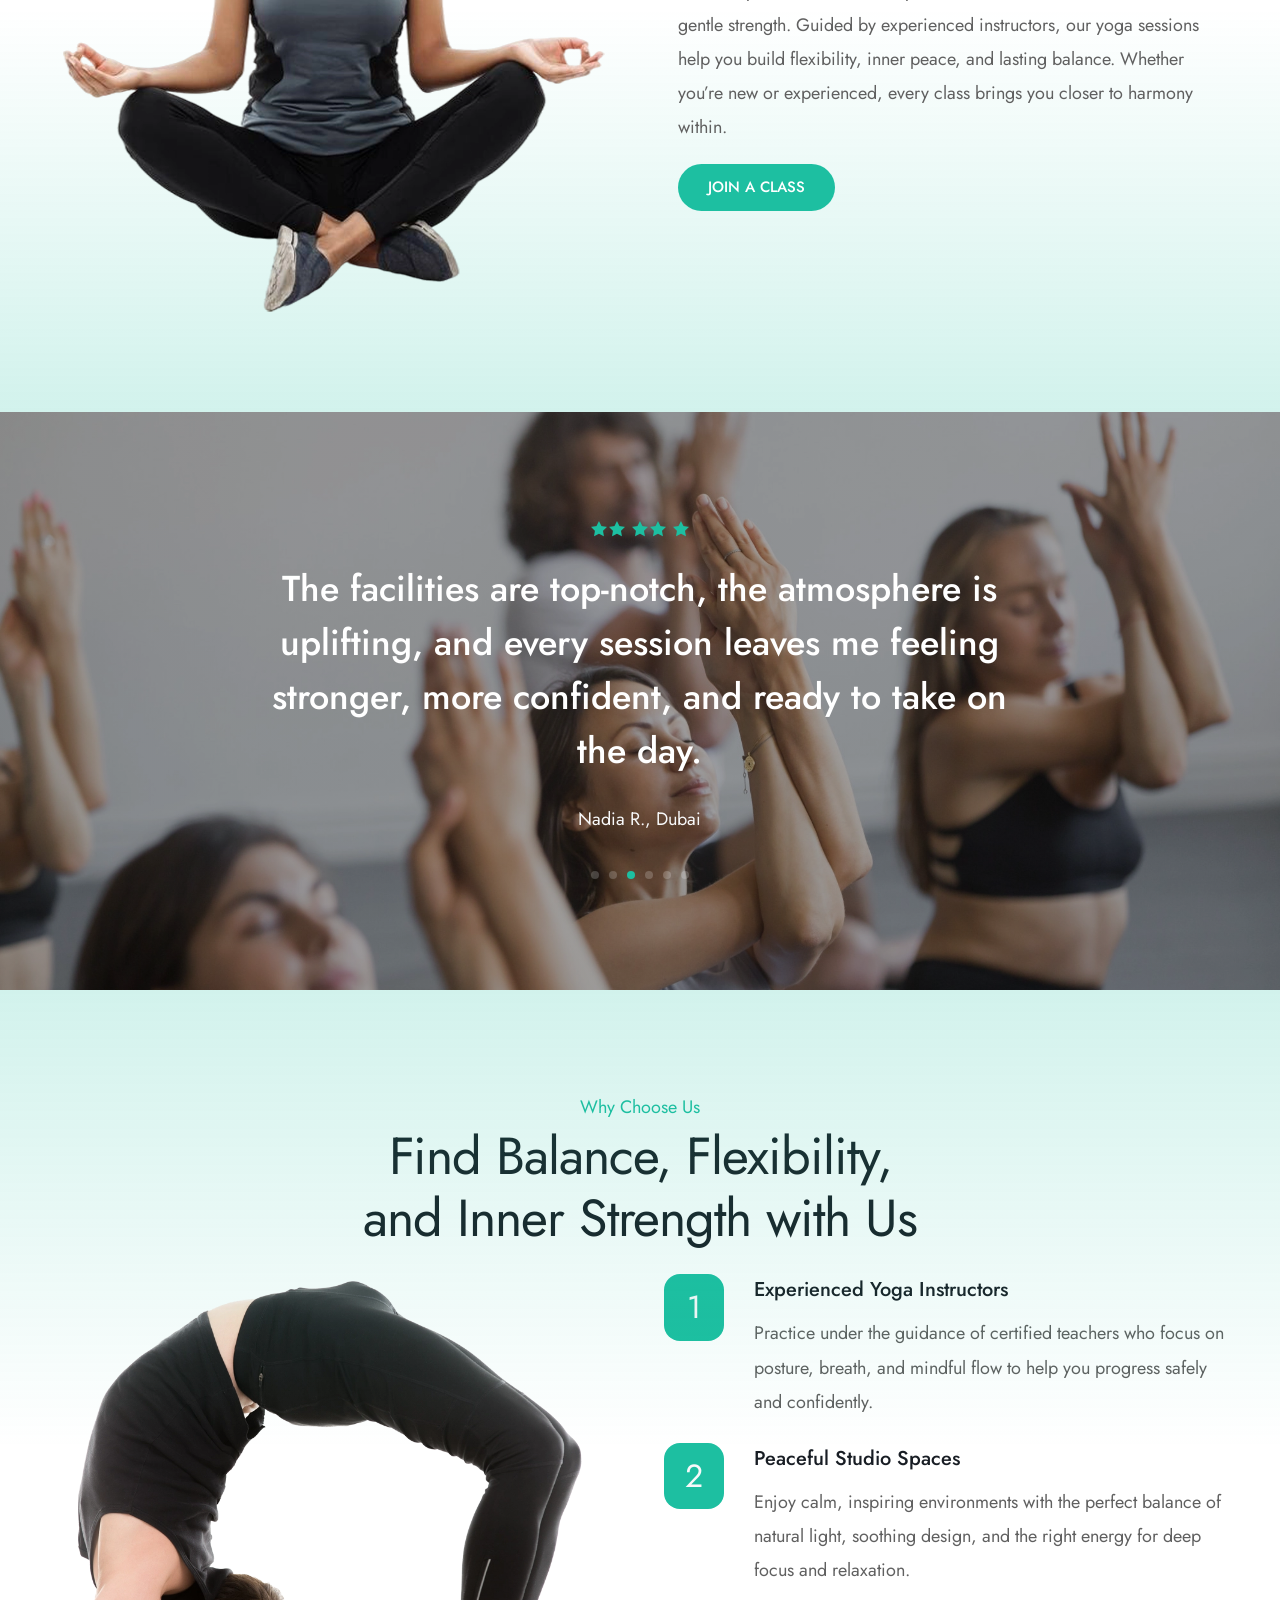
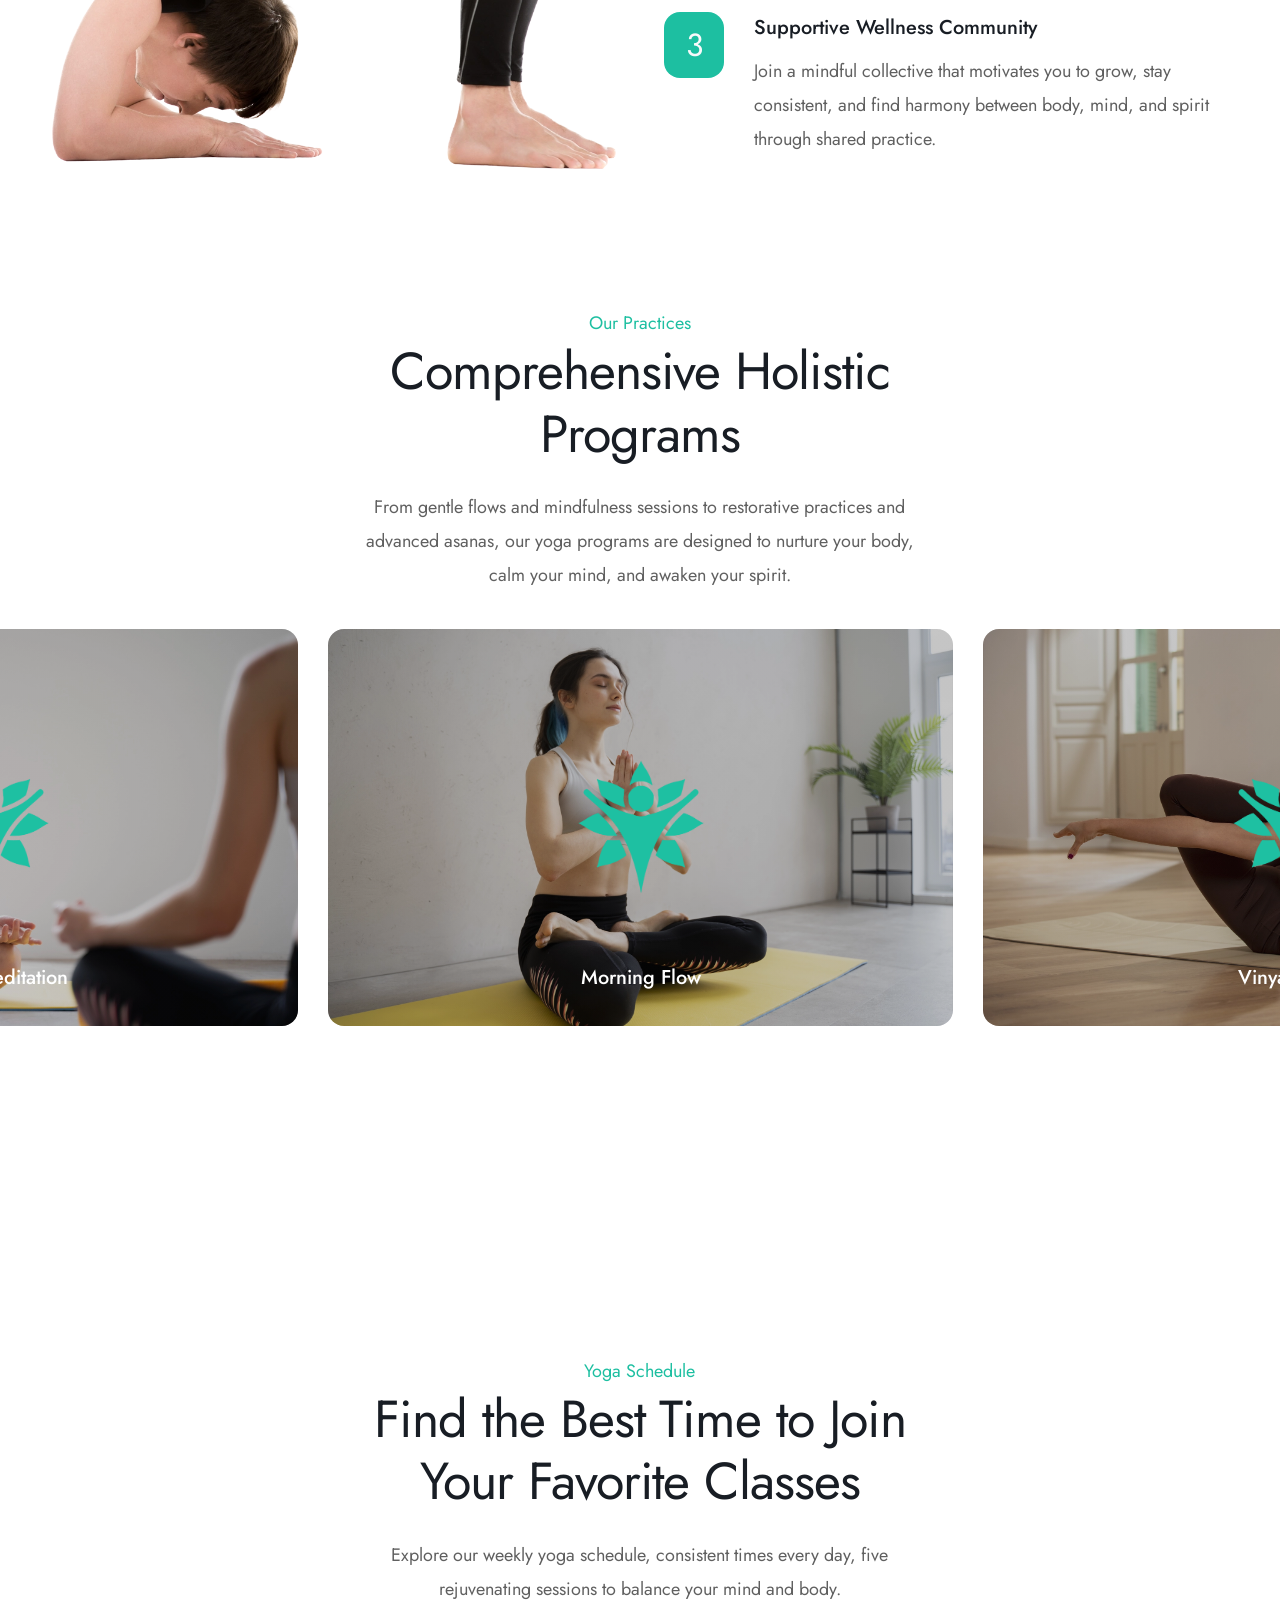
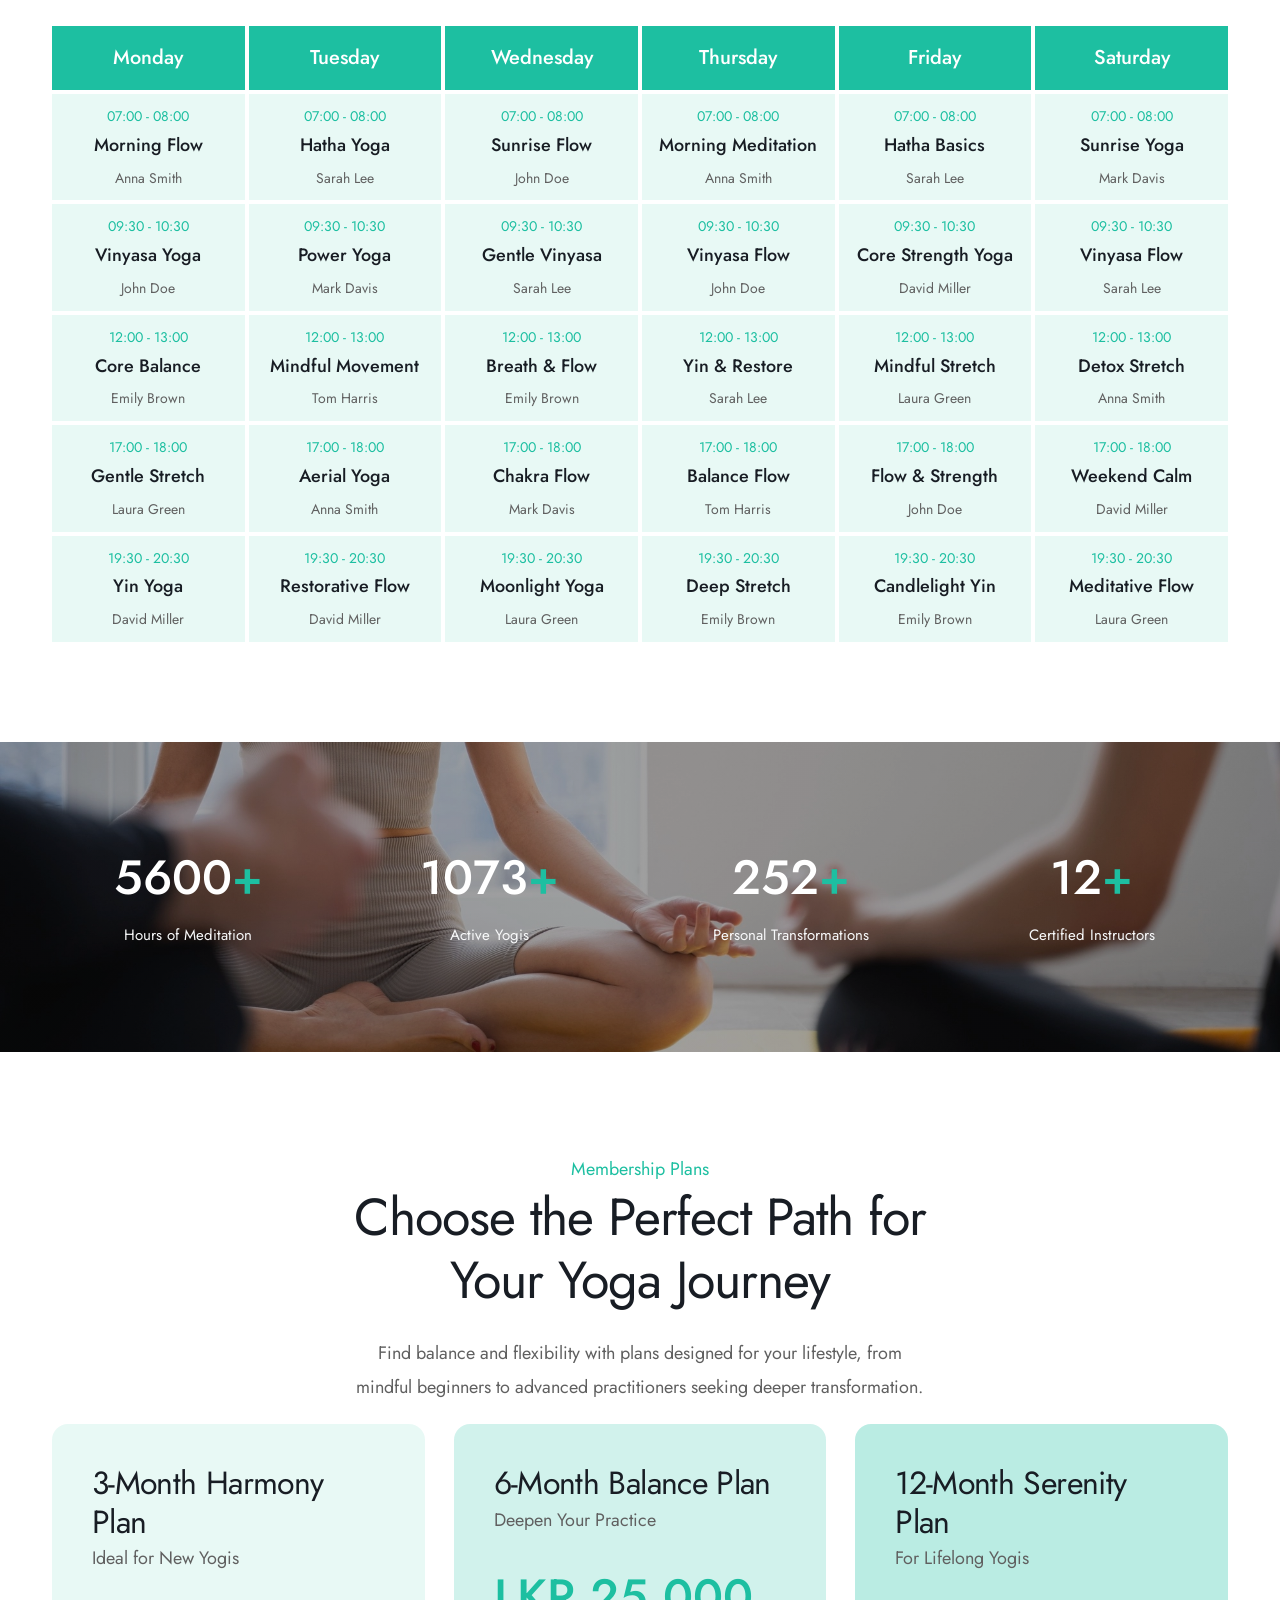
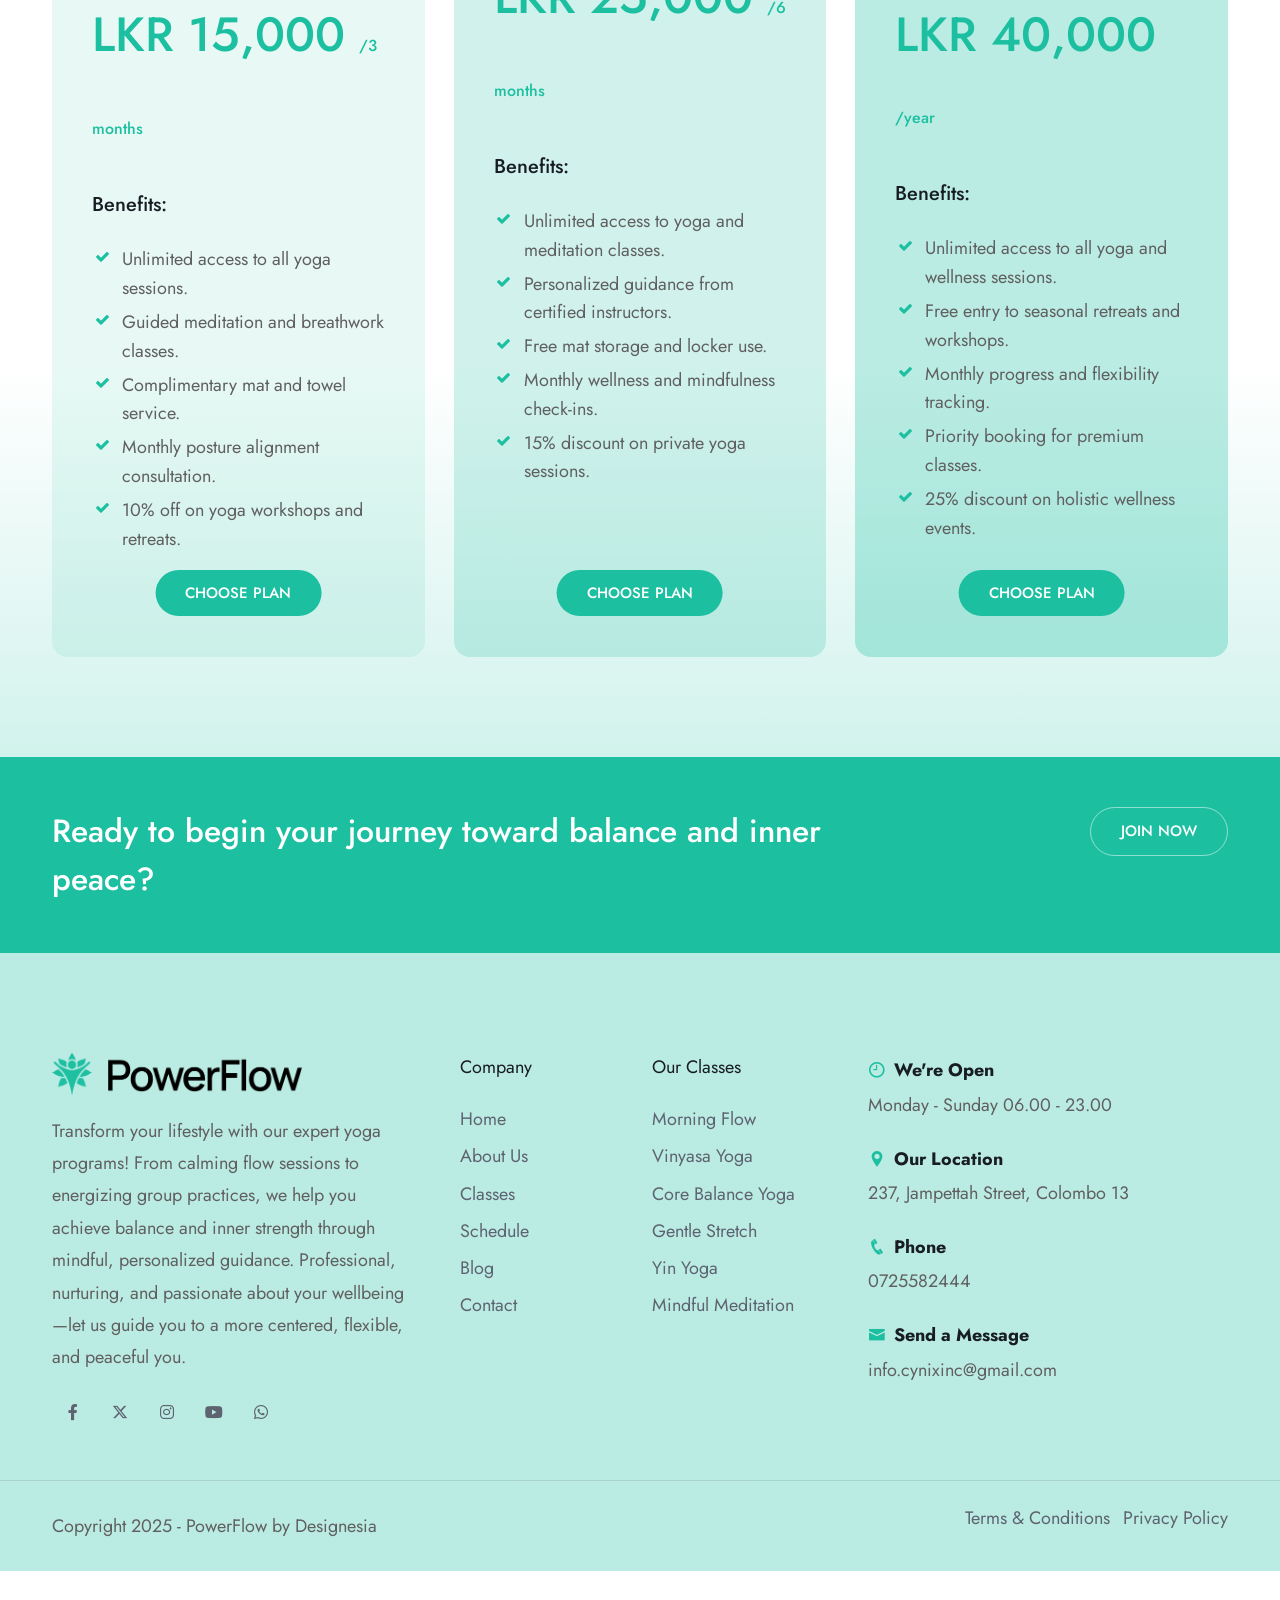
==== commit 15fd0c06: "perf: optimize image loading by setting explicit dimensions and high fetch priority" ====
--- a/index.html
+++ b/index.html
@@ -98,7 +98,7 @@
                             </div>
 
                             <div class="col-lg-8 text-center order-lg-1 order-sm-2">
-                                <img src="images/misc/c3.webp" width="800" height="auto" loading="lazy" class="w-100" alt="" data-top="transform: translateY(0px);" data-top-bottom="transform: translateY(500px);">
+                                <img src="images/misc/c3.webp" width="800" height="861" fetchpriority="high" class="w-100" alt="" data-top="transform: translateY(0px);" data-top-bottom="transform: translateY(500px);">
                             </div>                            
 
                             <div class="col-lg-2 order-lg-2 order-sm-1">
--- a/css/style.css
+++ b/css/style.css
@@ -11931,3 +11931,8 @@
         border-radius: 4px;
     }
 }
+
+/* Fix image vertical stretching on responsive layouts */
+img[width][height] {
+    height: auto;
+}
--- a/css/style.css
+++ b/css/style.css
@@ -11931,3 +11931,8 @@
         border-radius: 4px;
     }
 }
+
+/* Fix image vertical stretching on responsive layouts */
+img[width][height] {
+    height: auto;
+}
